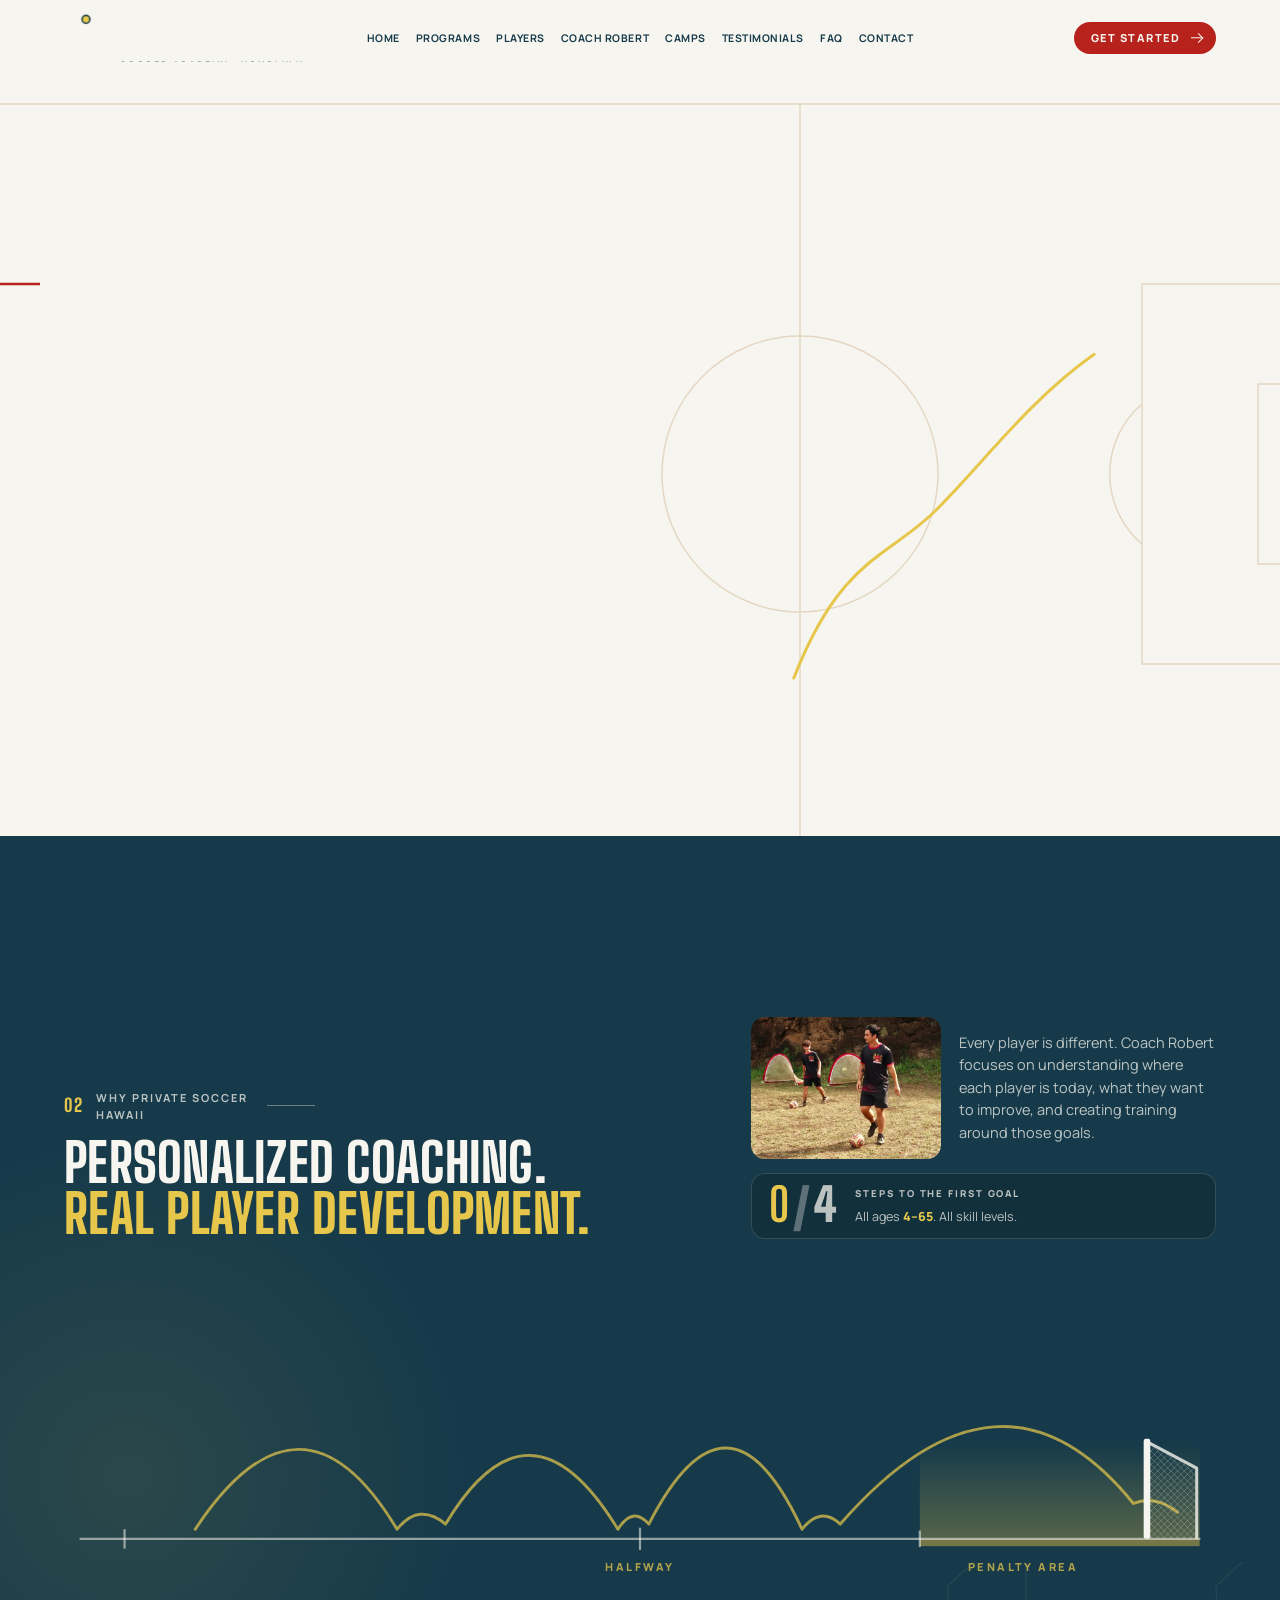
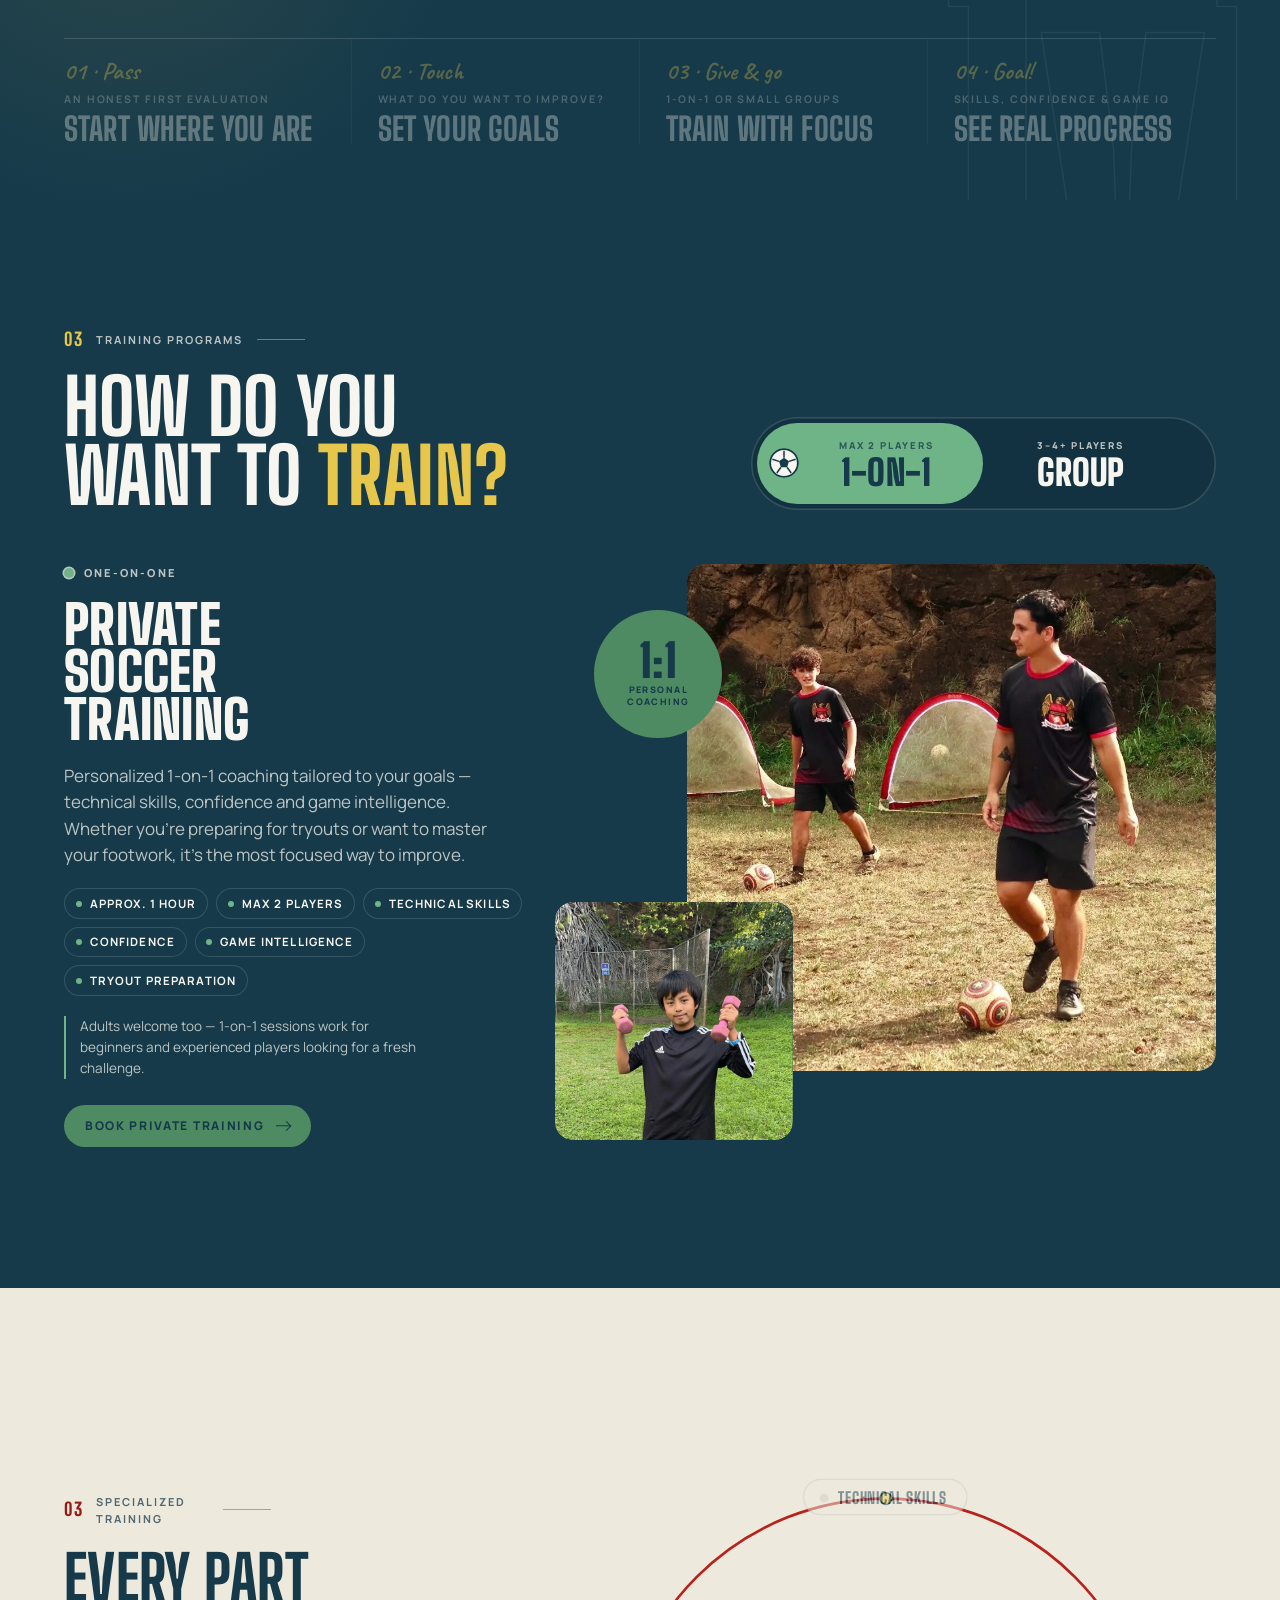
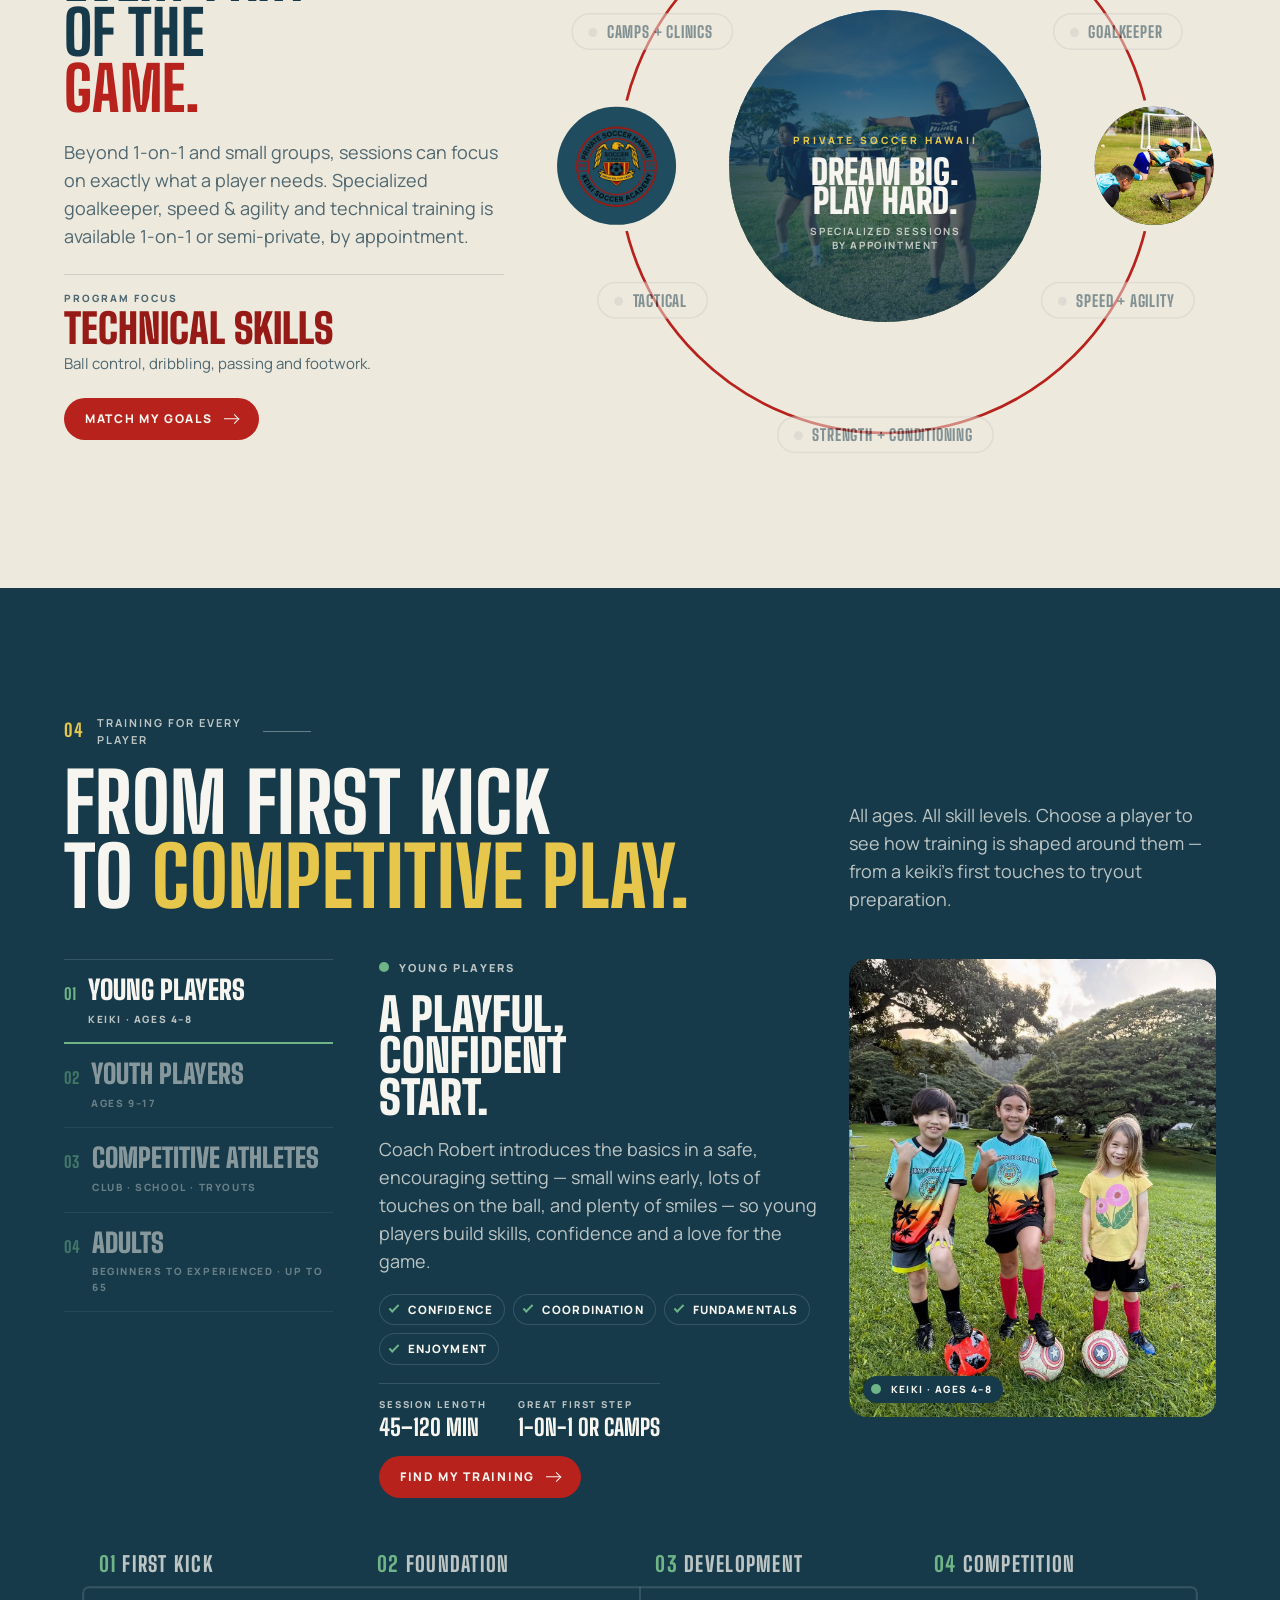
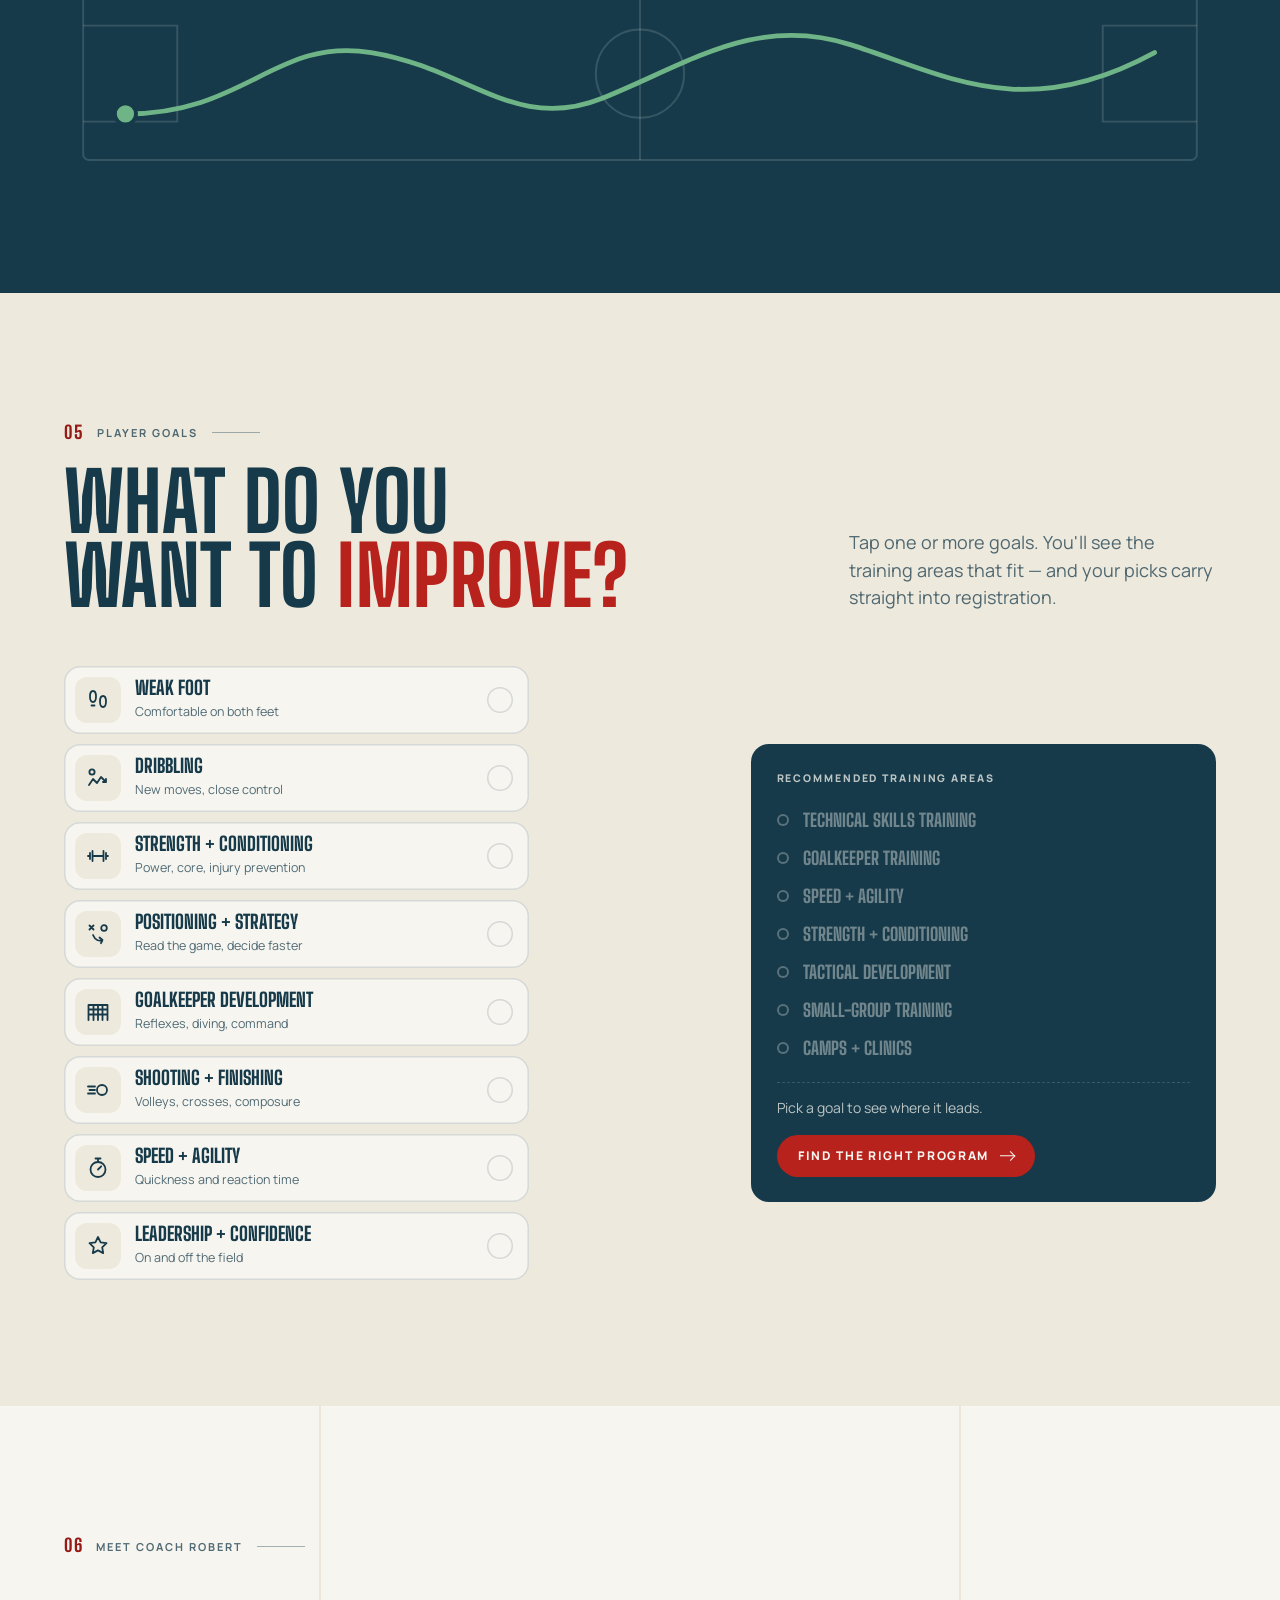
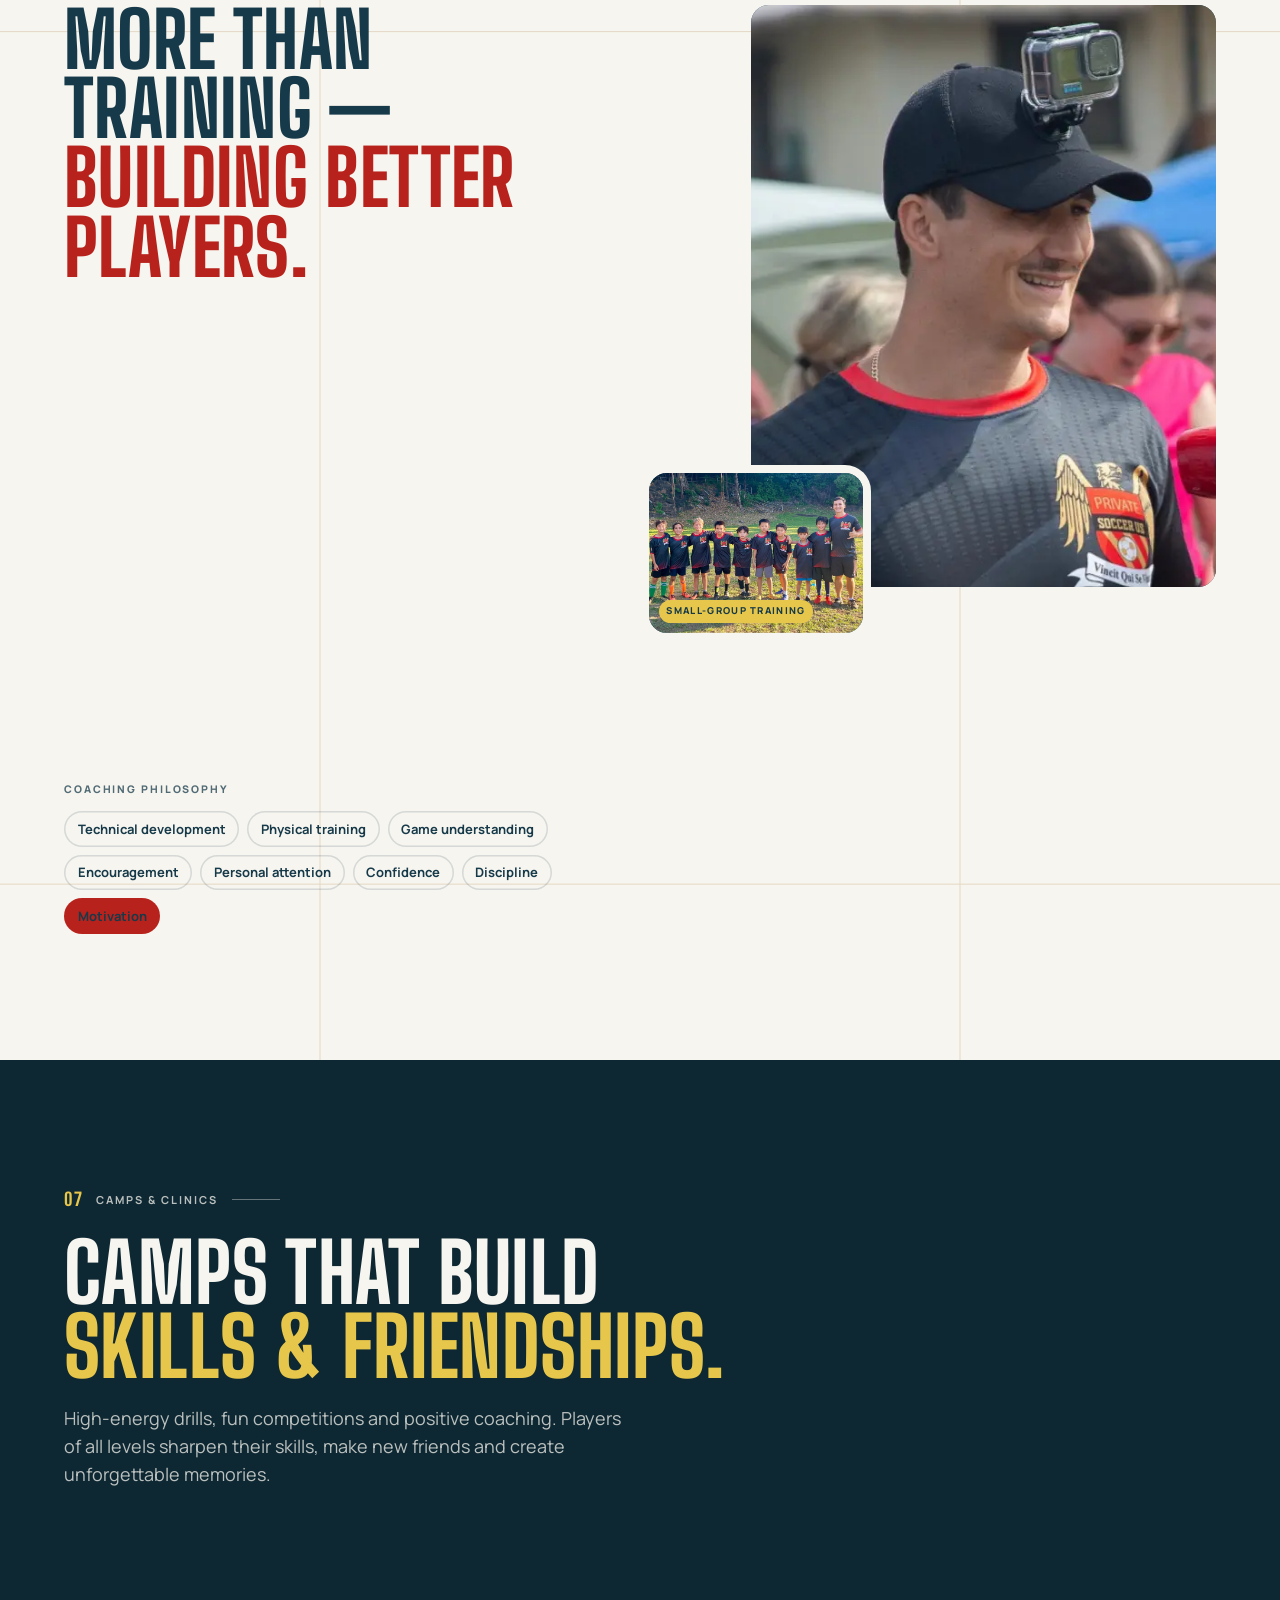
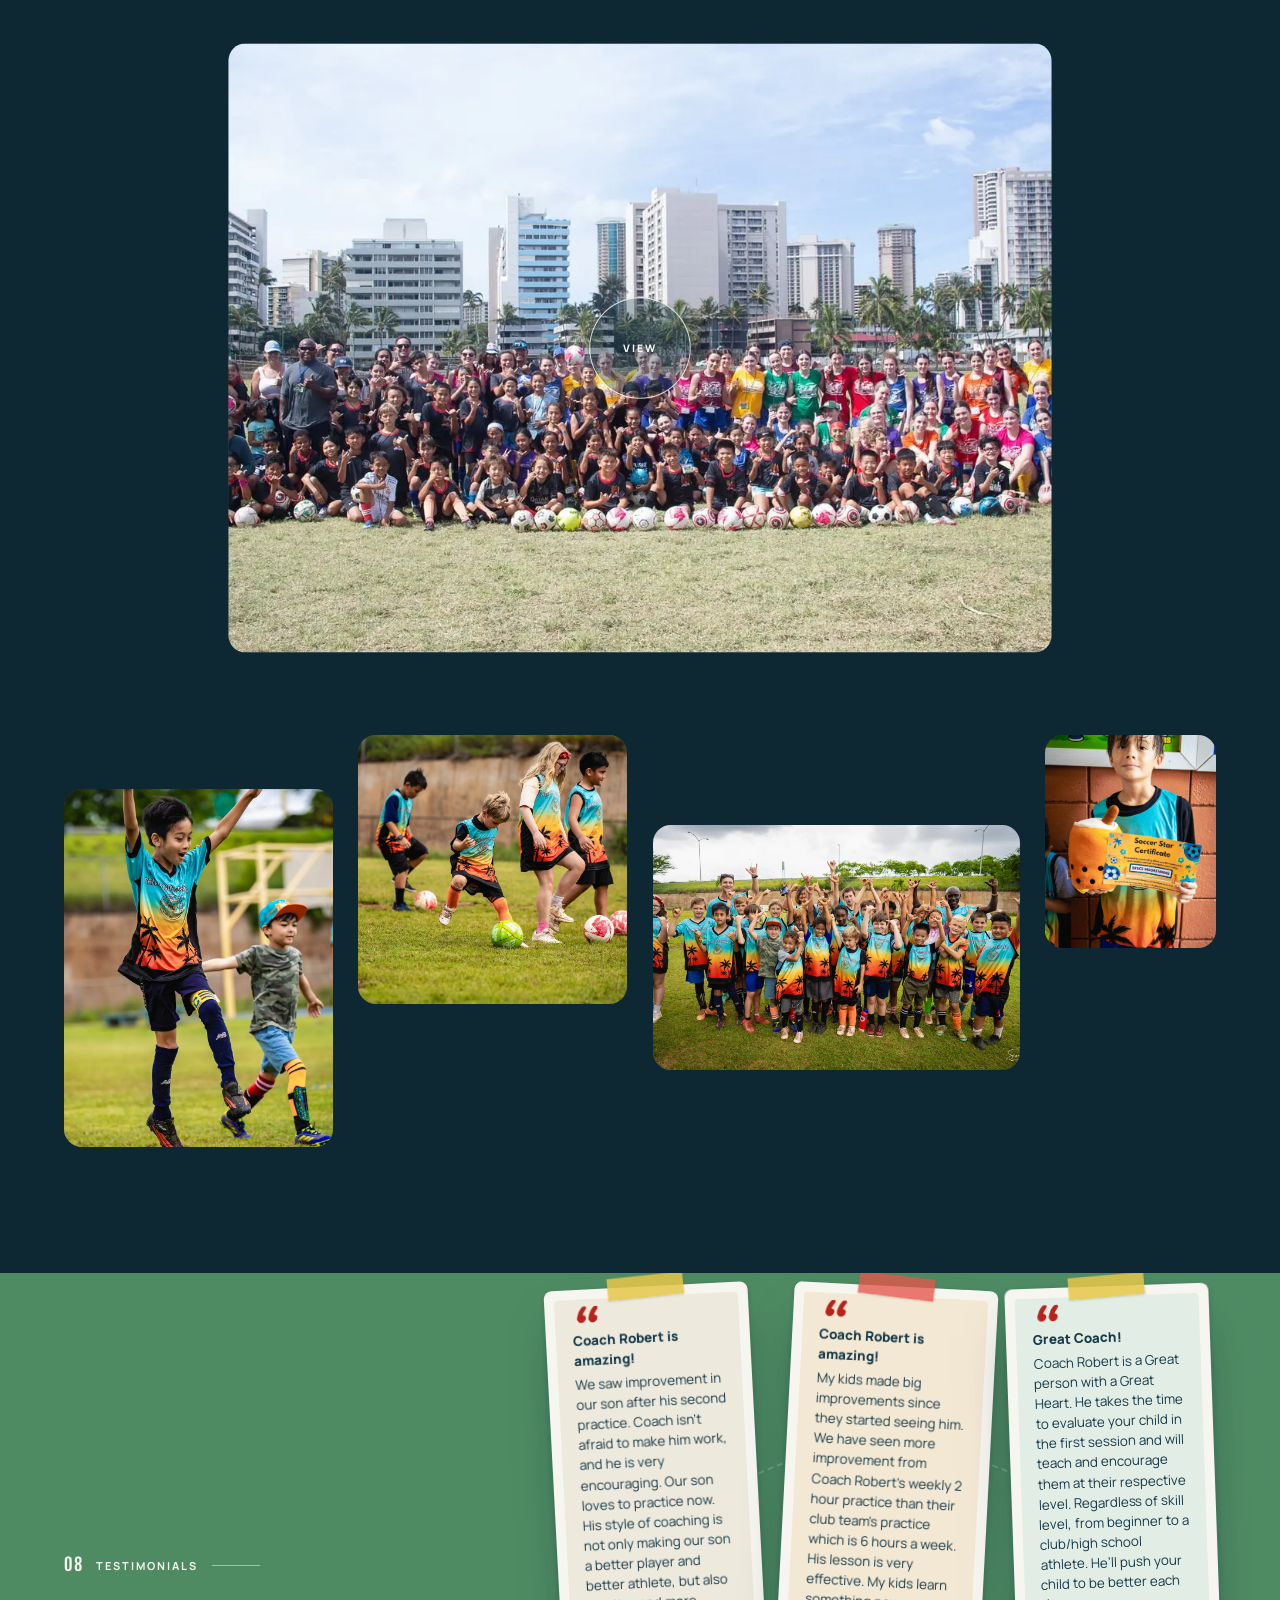
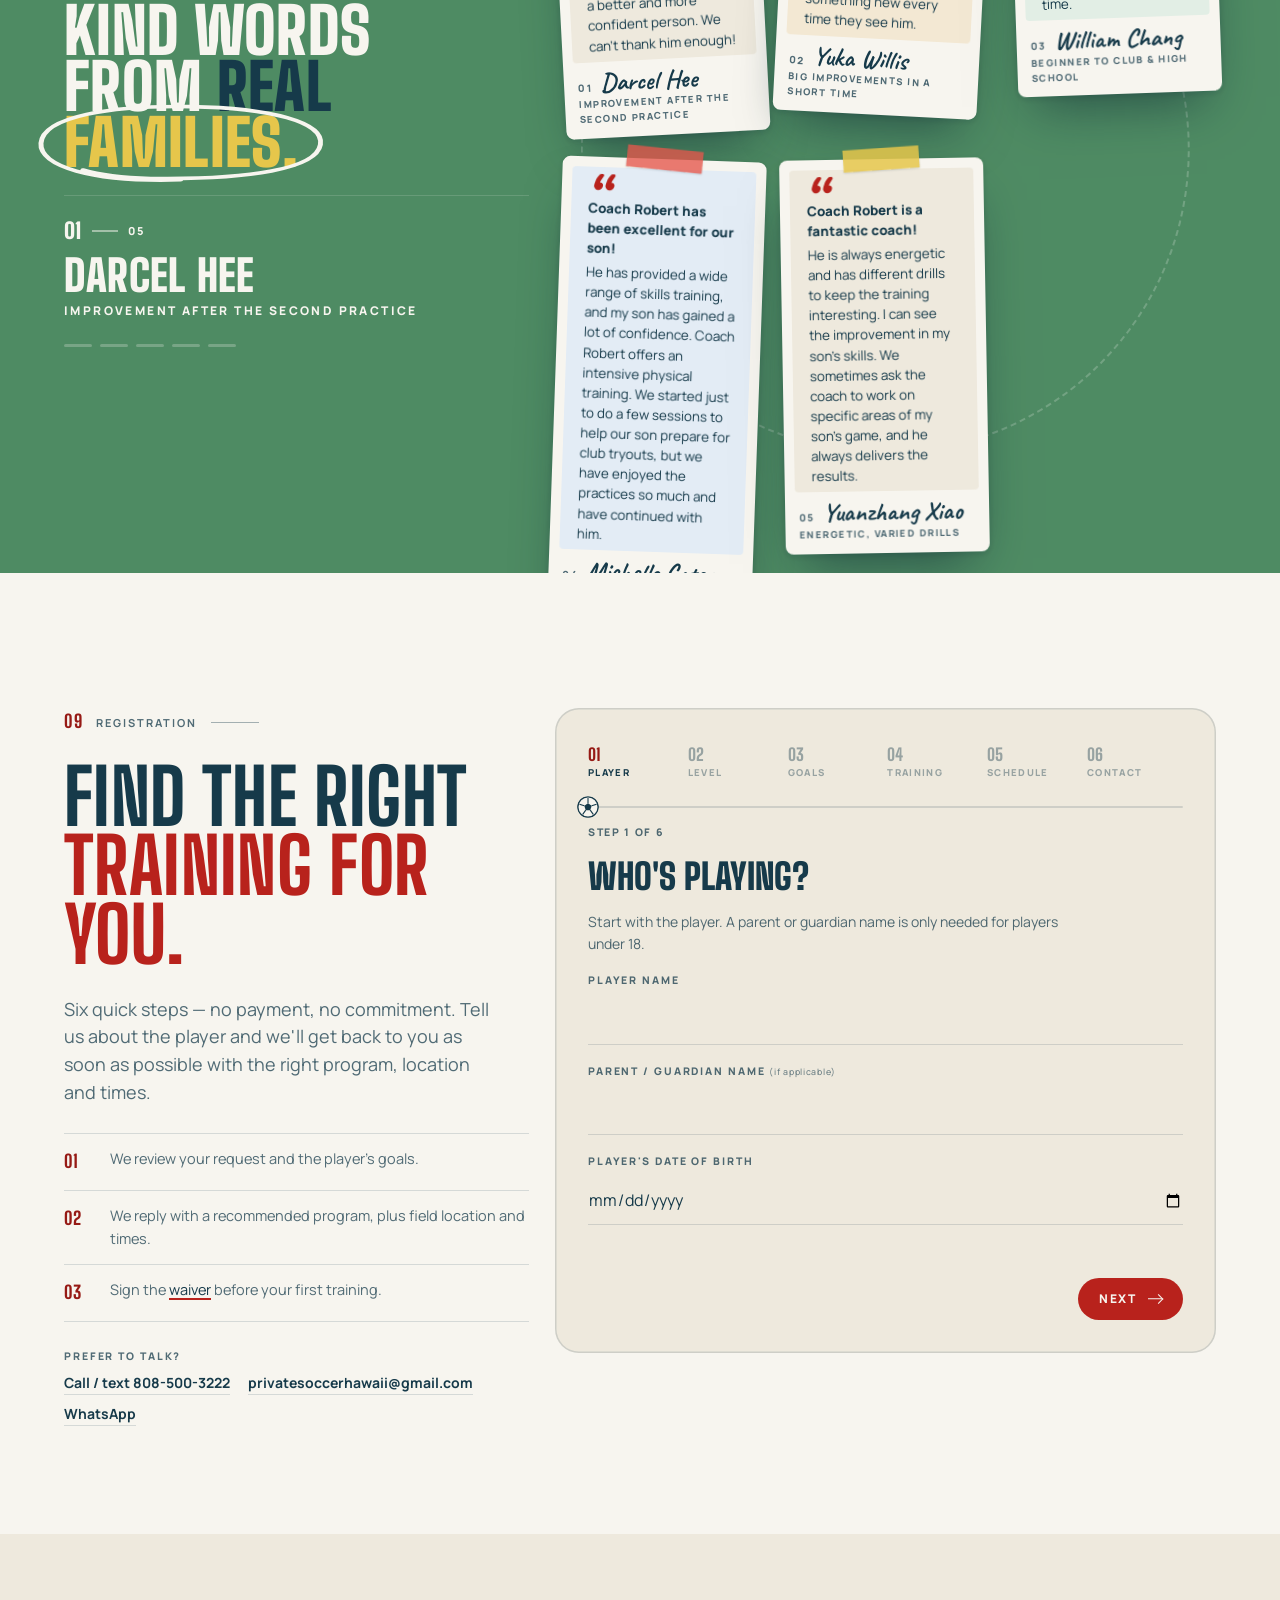
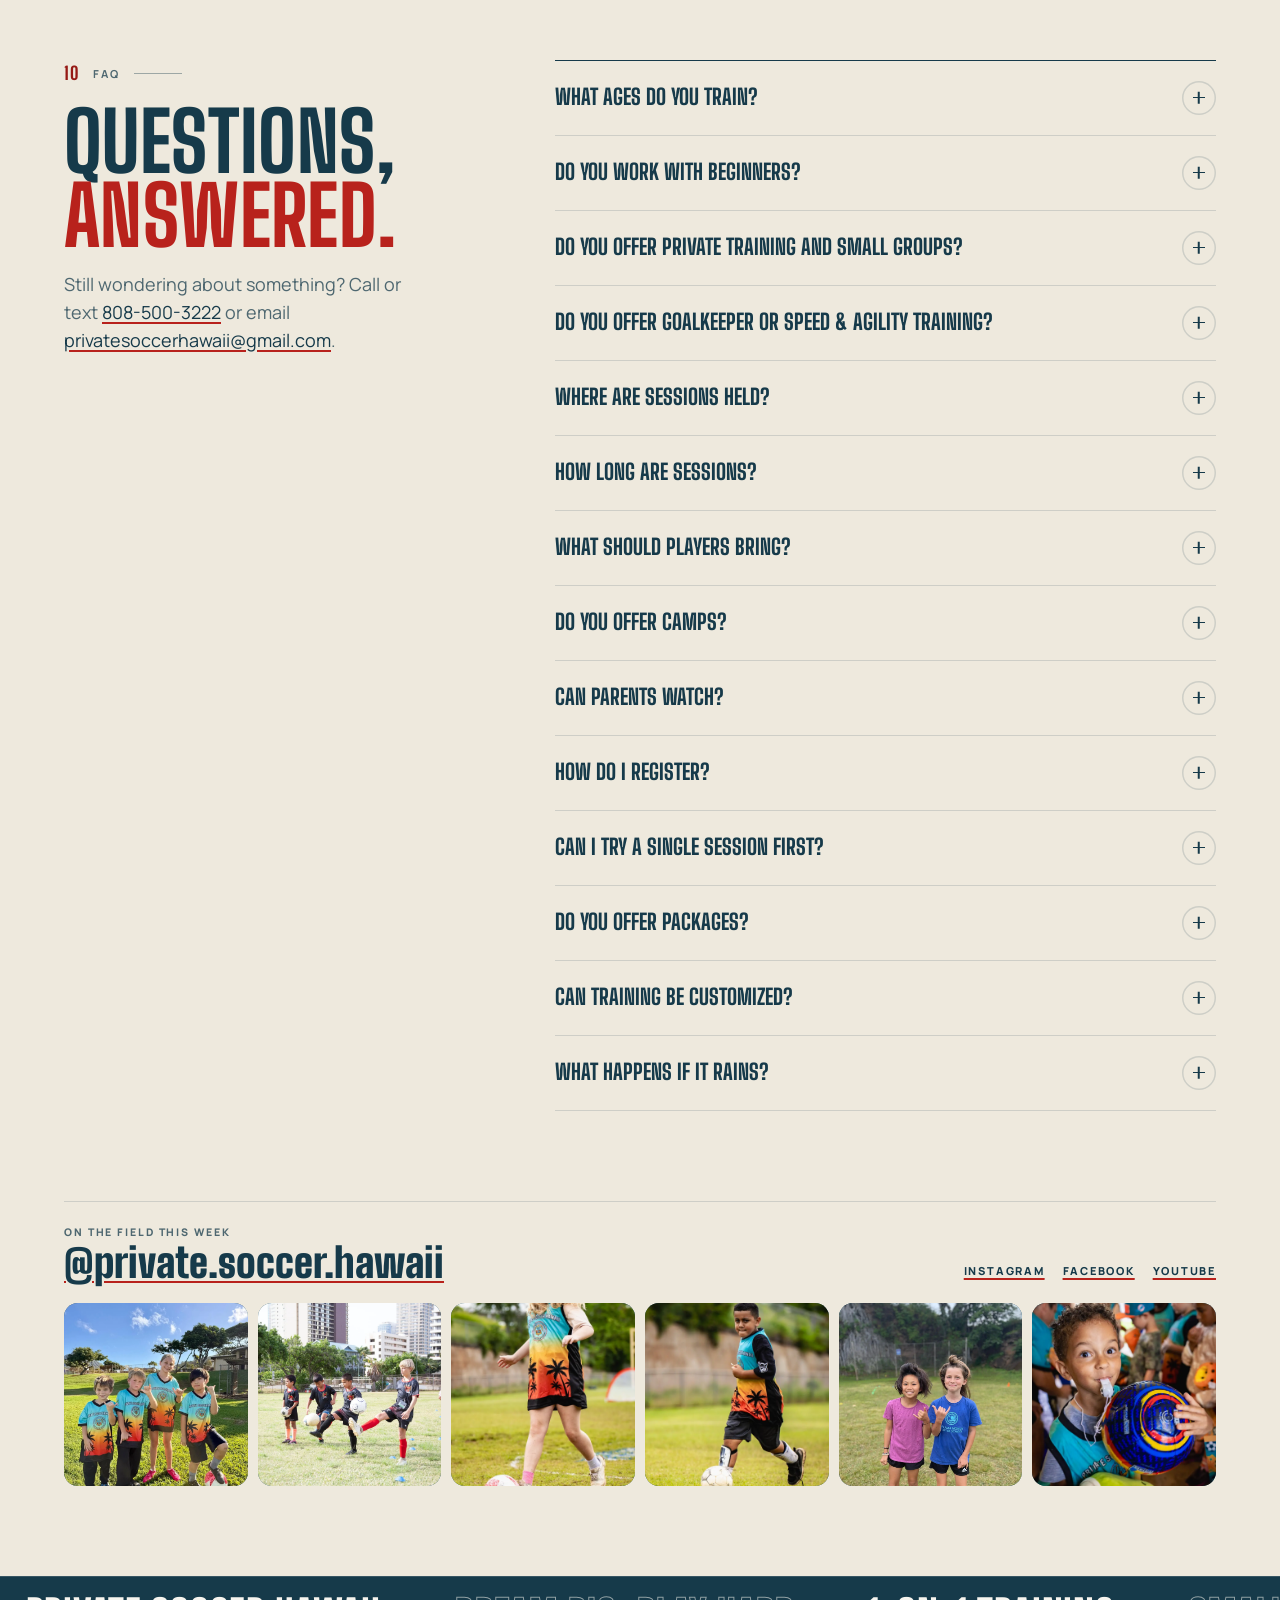
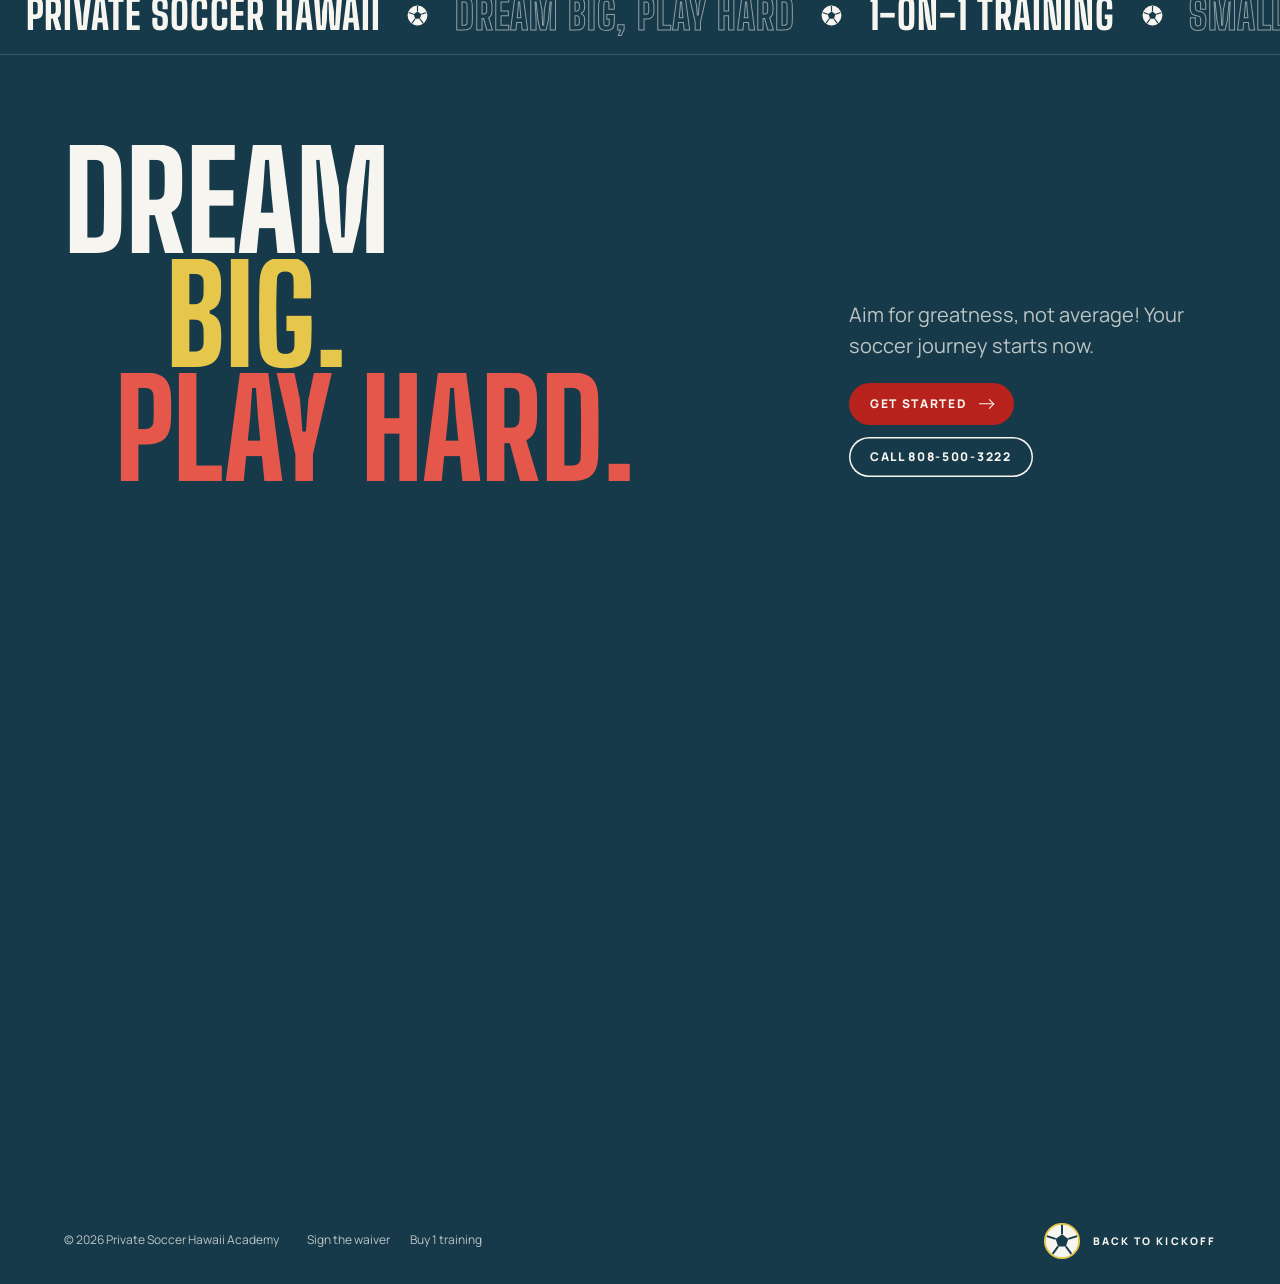
==== Aidan/index.html @ 453a38a5 "Add files via upload" ====
<!doctype html>
<html lang="en" data-nav="light">
<head>
  <meta charset="utf-8">
  <meta name="viewport" content="width=device-width, initial-scale=1, viewport-fit=cover">
  <title>Private Soccer Hawaii Academy | Personalized Soccer Training in Honolulu with Coach Robert</title>
  <meta name="description" content="Private Soccer Hawaii Academy: personalized soccer coaching with Coach Robert in Honolulu, Oahu. 1-on-1 and small-group training, camps, technical skills, goalkeeper, speed & agility, strength & conditioning and tactical development for all ages and skill levels.">
  <meta name="author" content="Private Soccer Hawaii Academy">
  <meta name="theme-color" content="#F7F5EF">
  <link rel="canonical" href="https://www.soccerhawaii.us/">
  <meta property="og:type" content="website">
  <meta property="og:site_name" content="Private Soccer Hawaii Academy">
  <meta property="og:url" content="https://www.soccerhawaii.us/">
  <meta property="og:title" content="Private Soccer Hawaii Academy | Train smarter. Play better. Dream bigger.">
  <meta property="og:description" content="Personalized soccer coaching in Honolulu with Coach Robert — private 1-on-1 training, small groups and camps for players of all ages and skill levels.">
  <meta property="og:image" content="assets/img/psh-camp-coach-demo.jpg">
  <meta name="twitter:card" content="summary_large_image">
  <link rel="icon" href="assets/favicon.png" type="image/png">
  <link rel="apple-touch-icon" href="assets/apple-touch-icon.png">
  <link rel="preload" as="image" type="image/webp" href="assets/img/web/psh-camp-coach-demo.webp" fetchpriority="high">
  <script>document.documentElement.classList.add('js');</script>

  <link rel="preconnect" href="https://fonts.googleapis.com">
  <link rel="preconnect" href="https://fonts.gstatic.com" crossorigin>
  <link href="https://fonts.googleapis.com/css2?family=Big+Shoulders+Display:wght@100..900&family=Manrope:wght@400;500;600;700;800&family=Caveat:wght@600;700&display=swap" rel="stylesheet">
  <link rel="stylesheet" href="css/main.css">

  <script type="importmap">
  {
    "imports": {
      "three": "https://cdn.jsdelivr.net/npm/three@0.168.0/build/three.module.js",
      "three/addons/": "https://cdn.jsdelivr.net/npm/three@0.168.0/examples/jsm/"
    }
  }
  </script>
  <script src="https://cdn.jsdelivr.net/npm/gsap@3.12.5/dist/gsap.min.js" defer></script>
  <script src="https://cdn.jsdelivr.net/npm/gsap@3.12.5/dist/ScrollTrigger.min.js" defer></script>
  <script src="https://cdn.jsdelivr.net/npm/lenis@1.1.14/dist/lenis.min.js" defer></script>
  <script type="module" src="js/main.js"></script>

  <script type="application/ld+json">
  {
    "@context": "https://schema.org",
    "@type": "SportsActivityLocation",
    "name": "Private Soccer Hawaii Academy",
    "alternateName": "Private Soccer Hawaii",
    "url": "https://www.soccerhawaii.us/",
    "logo": "https://www.soccerhawaii.us/assets/img/psh-logo.png",
    "image": "https://www.soccerhawaii.us/assets/img/psh-camp-coach-demo.jpg",
    "description": "Personalized soccer coaching in Honolulu, Oahu: private 1-on-1 and small-group training, camps, technical skills, goalkeeper training, speed & agility, strength & conditioning and tactical development for all ages and skill levels.",
    "email": "privatesoccerhawaii@gmail.com",
    "telephone": "+1-808-500-3222",
    "address": { "@type": "PostalAddress", "addressLocality": "Honolulu", "addressRegion": "HI", "addressCountry": "US" },
    "areaServed": ["Honolulu, HI", "Oahu, HI"],
    "sameAs": ["https://instagram.com/private.soccer.hawaii", "https://facebook.com/PrivateSoccerHawaii/", "https://youtube.com/UCzyy6H9mn3CEI1Wp89HSXxA"],
    "employee": { "@type": "Person", "name": "Coach Robert", "jobTitle": "Soccer Coach" },
    "slogan": "Dream big, play hard."
  }
  </script>
</head>

<body>
<a class="skip" href="#main">Skip to content</a>

<!-- ============ NAV ============ -->
<header class="nav" id="top">
  <div class="nav__bar">
    <a class="nav__brand wm" href="#hero" data-cursor="link" aria-label="Private Soccer Hawaii Academy — back to top">
      <span class="nav__mark" aria-hidden="true">
        <svg viewBox="0 0 40 40">
          <defs><clipPath id="nav-logo-clip"><circle cx="20" cy="20" r="13.2"/></clipPath></defs>
          <g class="nav__mark-spin"><circle class="nav__mark-ring" cx="20" cy="20" r="17"/><g class="nav__mark-orbit"><circle class="nav__mark-ball" cx="20" cy="3" r="3.6"/></g></g>
          <image class="nav__mark-mono" href="assets/img/web/psh-logo.webp" x="5.5" y="5.5" width="29" height="29" clip-path="url(#nav-logo-clip)" preserveAspectRatio="xMidYMid slice"/>
        </svg>
      </span>
      <span class="nav__word">
        <span class="wm__name"><span class="wm__top">Private Soccer</span><span class="wm__big"><span>Hawaii</span></span></span>
        <span class="wm__line" aria-hidden="true"><i class="wm__track"></i><i class="wm__dot"></i><i class="wm__pulse"></i></span>
        <span class="nav__sub" aria-hidden="true"><span class="nav__sub-in">Soccer academy &middot; Honolulu</span></span>
      </span>
    </a>

    <nav class="nav__links" aria-label="Primary">
      <a href="#hero"><sup>01</sup><span>Home</span></a>
      <a href="#programs"><sup>02</sup><span>Programs</span></a>
      <a href="#players"><sup>03</sup><span>Players</span></a>
      <a href="#coach"><sup>04</sup><span>Coach Robert</span></a>
      <a href="#camps"><sup>05</sup><span>Camps</span></a>
      <a href="#testimonials"><sup>06</sup><span>Testimonials</span></a>
      <a href="#faq"><sup>07</sup><span>FAQ</span></a>
      <a href="#register"><sup>08</sup><span>Contact</span></a>
      <span class="nav__ball" aria-hidden="true"></span>
    </nav>

    <div class="nav__end">
      <a class="btn btn--primary btn--sm nav__cta" href="#register" data-magnetic data-cursor="go">
        <span class="btn__label"><span>Get Started</span><span aria-hidden="true">Get Started</span></span>
        <span class="btn__arrow" aria-hidden="true"></span>
      </a>
      <button class="nav__toggle" type="button" aria-expanded="false" aria-controls="menu">
        <span class="nav__toggle-bar"></span><span class="nav__toggle-bar"></span>
        <span class="sr-only">Menu</span>
      </button>
    </div>
  </div>
  <div class="nav__rail" aria-hidden="true"><i class="nav__rail-fill"></i><i class="nav__rail-ball"></i></div>
</header>

<div class="menu" id="menu" aria-hidden="true">
  <svg class="menu__court" viewBox="0 0 400 880" preserveAspectRatio="none" aria-hidden="true">
    <rect x="24" y="24" width="352" height="832"/>
    <line x1="24" y1="440" x2="376" y2="440" class="menu__net"/>
    <circle cx="200" cy="440" r="64"/>
    <path d="M110 24 V150 H290 V24"/>
    <path d="M110 856 V730 H290 V856"/>
  </svg>
  <nav class="menu__links" aria-label="Mobile">
    <a href="#hero"><small>01</small><span>Home</span></a>
    <a href="#programs"><small>02</small><span>Programs</span></a>
    <a href="#players"><small>03</small><span>Players</span></a>
    <a href="#coach"><small>04</small><span>Coach Robert</span></a>
    <a href="#camps"><small>05</small><span>Camps</span></a>
    <a href="#testimonials"><small>06</small><span>Testimonials</span></a>
    <a href="#faq"><small>07</small><span>FAQ</span></a>
    <a href="#register"><small>08</small><span>Contact</span></a>
  </nav>
  <div class="menu__foot">
    <p class="menu__score"><b>1-on-1 + small groups</b><span>All ages &middot; Honolulu, Oahu &middot; <a href="tel:+18085003222">808-500-3222</a></span></p>
    <a class="btn btn--primary" href="#register"><span class="btn__label"><span>Get Started</span><span aria-hidden="true">Get Started</span></span><span class="btn__arrow" aria-hidden="true"></span></a>
  </div>
</div>

<main id="main">

<!-- ============ 01 HERO — NEW: headline + coach action media + tactics overlay + program strip ============ -->
<section class="hero" id="hero" data-theme="light" aria-labelledby="hero-title">
  <svg class="hero__pitch" viewBox="0 0 1440 900" preserveAspectRatio="xMidYMid slice" aria-hidden="true">
    <rect class="pl" x="40" y="104" width="1360" height="740" rx="4"/>
    <line class="pl" x1="880" y1="104" x2="880" y2="844"/>
    <circle class="pl" cx="880" cy="474" r="138"/>
    <path class="pl" d="M1400 284 H1222 V664 H1400"/>
    <path class="pl" d="M1400 384 H1338 V564 H1400"/>
    <path class="pl" d="M1222 404 A92 92 0 0 0 1222 544"/>
    <path class="pl pl--hot" d="M40 284 H120"/>
  </svg>

  <div class="container hero__grid">
    <div class="hero__content">
      <p class="hero__kicker"><span class="hero__kicker-dot" aria-hidden="true"></span><span>Private Soccer Hawaii Academy</span><i aria-hidden="true"></i><span>Honolulu &middot; Oahu</span></p>
      <h1 class="hero__title" id="hero-title" aria-label="Train smarter. Play better. Dream bigger.">
        <span class="mask" aria-hidden="true"><span>Train smarter.</span></span>
        <span class="mask" aria-hidden="true"><span>Play better.</span></span>
        <span class="mask" aria-hidden="true"><span><em>Dream bigger.</em></span></span>
      </h1>
      <p class="hero__copy">Personalized soccer coaching in Hawaii designed to help players build skills, confidence, athletic ability, and a deeper understanding of the game.</p>
      <div class="hero__cta">
        <a class="btn btn--primary" href="#register" data-magnetic data-cursor="go">
          <span class="btn__label"><span>Get Started</span><span aria-hidden="true">Get Started</span></span>
          <span class="btn__arrow" aria-hidden="true"></span>
        </a>
        <a class="btn btn--ghost" href="#programs" data-magnetic>
          <span class="btn__label"><span>View Programs</span><span aria-hidden="true">View Programs</span></span>
        </a>
      </div>
      <figure class="hero__proof">
        <blockquote><p>&ldquo;We saw improvement in our son after his second practice.&rdquo;</p></blockquote>
        <figcaption>Darcel Hee &middot; Parent</figcaption>
      </figure>
    </div>

    <div class="hero__visual">
      <figure class="hero__media ph">
        <picture>
          <source type="image/webp" srcset="assets/img/web/psh-camp-coach-demo.webp">
          <img src="assets/img/psh-camp-coach-demo.jpg" width="900" height="1600" alt="Private Soccer Hawaii coach demonstrating a drill to young players in island-print jerseys" fetchpriority="high" decoding="async" style="--pos: 66% 46%">
        </picture>
      </figure>
      <figure class="hero__inset ph">
        <picture>
          <source type="image/webp" srcset="assets/img/web/psh-private-1on1.webp">
          <img src="assets/img/psh-private-1on1.jpg" width="1600" height="896" alt="A 1-on-1 Private Soccer Hawaii session: coach and player working the ball between pop-up goals" decoding="async" style="--pos: 62% 50%">
        </picture>
        <figcaption>1-on-1 session</figcaption>
      </figure>
      <!-- Tactics overlay: a run line from the 1-on-1 session into the camp — the player marker travels it on load -->
      <svg class="hero__tactics" viewBox="0 0 600 720" preserveAspectRatio="none" aria-hidden="true">
        <path class="ht__arc" d="M492 120 A150 150 0 0 1 492 420"/>
        <path class="ht__run" d="M150 600 C 200 470, 250 470, 300 420 S 400 300, 470 250"/>
        <path class="ht__head" d="M452 246 L472 249 L466 268"/>
        <g class="ht__mates">
          <circle cx="330" cy="200" r="11"/><circle cx="400" cy="470" r="11"/><circle cx="540" cy="330" r="11"/>
        </g>
        <g class="ht__marker" transform="translate(150 600)">
          <circle class="ht__marker-pulse" r="14"/>
          <circle class="ht__marker-ring" r="16"/>
          <circle class="ht__marker-core" r="9"/>
        </g>
      </svg>
      <p class="hero__tag"><b>All ages</b>Beginner &rarr; competitive</p>
      <span class="ball-anchor" data-ball="hero" aria-hidden="true"></span>
    </div>
  </div>

  <nav class="hero__strip" aria-label="Programs at a glance">
    <ul class="hero__strip-list">
      <li><a href="#programs" data-mode="private"><i>01</i>Private training</a></li>
      <li><a href="#programs" data-mode="group"><i>02</i>Small groups</a></li>
      <li><a href="#camps"><i>03</i>Camps</a></li>
      <li><a href="#players"><i>04</i>Beginner <span class="hero__strip-arrow" aria-hidden="true"></span><span class="sr-only">to</span> competitive</a></li>
      <li><span><i>05</i>Honolulu / Oahu</span></li>
    </ul>
  </nav>
</section>

<!-- ============ 02 TRUST / QUICK INTRO — "The first goal" ============ -->
<!-- Scroll plays a move on a side-view pitch: pass → touch → give & go → goal.
     Every touch unlocks one of the four promises below. -->
<section class="rally" id="intro" data-theme="dark" aria-labelledby="rally-title">
  <div class="rally__pin">
    <div class="container rally__grid">
      <header class="rally__head">
        <p class="eyebrow"><span class="eyebrow__num">02</span><span>Why Private Soccer Hawaii</span><span class="ball-anchor" data-ball="rally" aria-hidden="true"></span></p>
        <h2 class="rally__title display-md" id="rally-title">
          <span class="mask"><span>Personalized coaching.</span></span>
          <span class="mask"><span><em>Real player development.</em></span></span>
        </h2>
      </header>

      <div class="rally__side">
        <figure class="rally__photo ph">
          <picture>
            <source type="image/webp" srcset="assets/img/web/psh-private-1on1.webp">
            <img src="assets/img/psh-private-1on1.jpg" width="1600" height="896" alt="Coach and player during a private 1-on-1 session on a Honolulu field" loading="lazy" decoding="async" style="--pos: 64% 50%">
          </picture>
        </figure>
        <p class="rally__aside">Every player is different. Coach Robert focuses on understanding where each player is today, what they want to improve, and creating training around those goals.</p>
        <div class="rally__board" aria-hidden="true">
          <span class="rally__board-label">Steps to the first goal</span>
          <span class="rally__count"><span class="rally__count-win"><b class="rally__count-n">0</b></span><i>/</i>4</span>
          <span class="rally__board-note">All ages <b>4&ndash;65</b>. All skill levels.</span>
        </div>
      </div>

      <div class="rally__stage" aria-hidden="true">
        <svg class="rally__court" viewBox="0 0 1600 440" preserveAspectRatio="xMidYMid meet">
          <defs>
            <linearGradient id="rally-box-glow" x1="0" y1="1" x2="0" y2="0">
              <stop offset="0" stop-color="#E6C64B" stop-opacity=".3"/>
              <stop offset="1" stop-color="#E6C64B" stop-opacity="0"/>
            </linearGradient>
            <pattern id="rally-mesh" width="9" height="9" patternUnits="userSpaceOnUse">
              <path d="M0 0 L9 9 M9 0 L0 9" stroke="rgba(247,245,239,.32)" stroke-width="1"/>
            </pattern>
          </defs>

          <!-- the penalty area in front of the goal -->
          <g class="rally__box">
            <rect x="1180" y="250" width="380" height="130" fill="url(#rally-box-glow)"/>
            <rect class="rally__box-band" x="1180" y="380" width="380" height="10"/>
            <text x="1320" y="424">Penalty area</text>
            <text x="800" y="424">Halfway</text>
          </g>

          <line class="rally__ground" x1="40" y1="380" x2="1560" y2="380"/>
          <g class="rally__ticks">
            <line x1="100" y1="368" x2="100" y2="392"/><line x1="800" y1="366" x2="800" y2="394"/>
            <line x1="1180" y1="370" x2="1180" y2="390"/>
          </g>

          <!-- flight path: faint guide + the trail that draws behind the ball -->
          <path class="rally__ghost" d="M196 367 Q340 150 470 367 Q500 330 536 360 Q650 170 770 367 Q790 335 812 360 Q920 150 1020 367 Q1045 335 1072 360 Q1290 110 1470 332 Q1500 320 1530 344"/>
          <path class="rally__trail" d="M196 367 Q340 150 470 367 Q500 330 536 360 Q650 170 770 367 Q790 335 812 360 Q920 150 1020 367 Q1045 335 1072 360 Q1290 110 1470 332 Q1500 320 1530 344"/>

          <!-- the goal, side-on -->
          <g class="rally__net">
            <path class="rally__net-mesh" d="M1490 250 L1556 284 L1556 380 L1490 380 Z" fill="url(#rally-mesh)"/>
            <path class="rally__net-bar" d="M1490 249 L1556 284 L1556 380"/>
            <rect class="rally__net-post" x="1484" y="244" width="9" height="136" rx="3"/>
          </g>
          <g class="rally__confetti">
            <circle cx="1520" cy="300" r="5" style="--dx: -90px; --dy: -110px"/>
            <circle cx="1520" cy="300" r="4" style="--dx: -40px; --dy: -150px"/>
            <rect x="1516" y="296" width="8" height="8" style="--dx: -150px; --dy: -50px"/>
            <rect x="1516" y="296" width="7" height="7" style="--dx: 20px; --dy: -140px"/>
            <circle cx="1520" cy="300" r="4" style="--dx: -130px; --dy: -150px"/>
            <circle cx="1520" cy="300" r="5" style="--dx: 30px; --dy: -90px"/>
            <rect x="1516" y="296" width="6" height="6" style="--dx: -200px; --dy: -100px"/>
            <rect x="1516" y="296" width="8" height="8" style="--dx: -70px; --dy: -170px"/>
          </g>

          <!-- touch bursts (one per completed step) -->
          <g class="rally__bursts">
            <circle cx="470" cy="380" r="1"/><circle cx="770" cy="380" r="1"/><circle cx="1020" cy="380" r="1"/><circle cx="1470" cy="332" r="1"/>
          </g>

          <!-- the calls -->
          <g class="rally__calls">
            <text class="rally__call" data-shot="0" x="320" y="200">Pass!</text>
            <text class="rally__call" data-shot="1" x="660" y="205">Touch!</text>
            <text class="rally__call" data-shot="2" x="920" y="190">Give &amp; go!</text>
            <text class="rally__call" data-shot="3" x="1340" y="190">Goal!</text>
          </g>

          <!-- two teammates: JS moves them up the pitch and swings the kicking leg on contact -->
          <g class="rally__player rally__player--a" transform="translate(180 380)">
            <g class="rally__player-bob">
              <rect class="rally__player-leg rally__player-leg--back" x="-2" y="-60" width="10" height="58" rx="5"/>
              <g class="rally__player-kick"><rect class="rally__player-leg" x="12" y="-60" width="10" height="58" rx="5"/></g>
              <rect class="rally__player-body" x="-12" y="-114" width="40" height="60" rx="14"/>
              <circle class="rally__player-head" cx="8" cy="-131" r="14"/>
            </g>
          </g>
          <g class="rally__player rally__player--b" transform="translate(520 380)">
            <g class="rally__player-bob">
              <rect class="rally__player-leg rally__player-leg--back" x="-2" y="-60" width="10" height="58" rx="5"/>
              <g class="rally__player-kick"><rect class="rally__player-leg" x="12" y="-60" width="10" height="58" rx="5"/></g>
              <rect class="rally__player-body" x="-12" y="-114" width="40" height="60" rx="14"/>
              <circle class="rally__player-head" cx="8" cy="-131" r="14"/>
            </g>
          </g>

          <!-- the ball + its shadow on the pitch -->
          <ellipse class="rally__shadow" cx="196" cy="383" rx="16" ry="4"/>
          <g class="rally__ball" transform="translate(196 367)">
            <circle r="13"/>
            <path class="rally__ball-hole" d="M0 -6 L5.7 -1.9 L3.5 4.9 L-3.5 4.9 L-5.7 -1.9 Z"/>
          </g>
        </svg>
      </div>

      <dl class="stats rally__points">
        <div class="stat" data-shot="0">
          <dt class="stat__label"><span class="stat__shot">01 &middot; Pass</span>An honest first evaluation</dt>
          <dd class="stat__big">Start where <span class="stat__nl">you are</span></dd>
        </div>
        <div class="stat" data-shot="1">
          <dt class="stat__label"><span class="stat__shot">02 &middot; Touch</span>What do you want to improve?</dt>
          <dd class="stat__big">Set your <span class="stat__nl">goals</span></dd>
        </div>
        <div class="stat" data-shot="2">
          <dt class="stat__label"><span class="stat__shot">03 &middot; Give &amp; go</span>1-on-1 or small groups</dt>
          <dd class="stat__big">Train with <span class="stat__nl">focus</span></dd>
        </div>
        <div class="stat" data-shot="3">
          <dt class="stat__label"><span class="stat__shot">04 &middot; Goal!</span>Skills, confidence &amp; game IQ</dt>
          <dd class="stat__big">See real <span class="stat__nl">progress</span></dd>
        </div>
      </dl>
    </div>
  </div>
</section>

<!-- ============ 03 TRAINING PROGRAMS — the format switch (1-on-1 / small group) ============ -->
<section class="modes" id="programs" data-theme="dark" data-mode="private" aria-labelledby="modes-title">
  <div class="modes__ghost" aria-hidden="true"><div class="modes__ghost-track"><span>1-on-1</span><span>Group</span></div></div>

  <div class="container modes__grid">
    <header class="modes__head">
      <p class="eyebrow"><span class="eyebrow__num">03</span><span>Training programs</span></p>
      <h2 class="display-lg" id="modes-title">
        <span class="mask"><span>How do you</span></span>
        <span class="mask"><span>want to <em>train?</em></span></span>
      </h2>
    </header>

    <div class="switch" role="tablist" aria-label="Choose a training format">
      <span class="switch__knob" aria-hidden="true"><i class="switch__ball"></i></span>
      <button class="switch__opt switch__opt--private" type="button" role="tab" id="tab-private" aria-selected="true" aria-controls="mode-private" data-mode="private" data-cursor="view">
        <small>Max 2 players</small><span>1-on-1</span>
      </button>
      <button class="switch__opt switch__opt--group" type="button" role="tab" id="tab-group" aria-selected="false" aria-controls="mode-group" data-mode="group" data-cursor="view" tabindex="-1">
        <small>3&ndash;4+ players</small><span>Group</span>
      </button>
    </div>

    <div class="modes__media" aria-hidden="true">
      <figure class="mm mm--pa ph">
        <picture>
          <source type="image/webp" srcset="assets/img/web/psh-private-1on1.webp">
          <img src="assets/img/psh-private-1on1.jpg" width="1600" height="896" alt="" loading="lazy" decoding="async" style="--pos: 60% 50%">
        </picture>
      </figure>
      <figure class="mm mm--pb ph">
        <picture>
          <source type="image/webp" srcset="assets/img/web/psh-strength-player.webp">
          <img src="assets/img/psh-strength-player.jpg" width="1600" height="1401" alt="" loading="lazy" decoding="async" style="--pos: 50% 30%">
        </picture>
      </figure>
      <div class="mm-badge mm-badge--private"><b>1:1</b><span>Personal<br>coaching</span></div>

      <figure class="mm mm--ga ph">
        <picture>
          <source type="image/webp" srcset="assets/img/web/psh-small-group-coach.webp">
          <img src="assets/img/psh-small-group-coach.jpg" width="1600" height="1086" alt="" loading="lazy" decoding="async" style="--pos: 55% 50%">
        </picture>
      </figure>
      <figure class="mm mm--gb ph">
        <picture>
          <source type="image/webp" srcset="assets/img/web/psh-youth-group-park.webp">
          <img src="assets/img/psh-youth-group-park.jpg" width="1200" height="1600" alt="" loading="lazy" decoding="async" style="--pos: 50% 62%">
        </picture>
      </figure>
      <div class="mm-badge mm-badge--group"><span>Groups of</span><b>3&ndash;4+</b><span>Players</span></div>
    </div>

    <div class="modes__panels">
      <article class="mode is-active" role="tabpanel" id="mode-private" aria-labelledby="tab-private" data-mode="private">
        <p class="mode__kicker">One-on-one</p>
        <h3 class="mode__title">Private soccer training</h3>
        <p class="mode__text">Personalized 1-on-1 coaching tailored to your goals &mdash; technical skills, confidence and game intelligence. Whether you're preparing for tryouts or want to master your footwork, it's the most focused way to improve.</p>
        <ul class="mode__list">
          <li>Approx. 1 hour</li>
          <li>Max 2 players</li>
          <li>Technical skills</li>
          <li>Confidence</li>
          <li>Game intelligence</li>
          <li>Tryout preparation</li>
        </ul>
        <p class="mode__note">Adults welcome too &mdash; 1-on-1 sessions work for beginners and experienced players looking for a fresh challenge.</p>
        <div class="mode__cta">
          <a class="btn btn--teal" href="#register" data-train="Private Training" data-magnetic data-cursor="go">
            <span class="btn__label"><span>Book Private Training</span><span aria-hidden="true">Book Private Training</span></span>
            <span class="btn__arrow" aria-hidden="true"></span>
          </a>
        </div>
      </article>

      <article class="mode" role="tabpanel" id="mode-group" aria-labelledby="tab-group" data-mode="group" aria-hidden="true" inert>
        <p class="mode__kicker">Train together</p>
        <h3 class="mode__title">Small-group training</h3>
        <dl class="mode__when">
          <div><dt>3&ndash;4 players</dt><dd>Up to 1.5 hrs</dd></div>
          <div><dt>4+ players</dt><dd>Up to 2 hrs</dd></div>
          <div><dt>Good for</dt><dd>Friends, siblings &amp; teammates</dd></div>
        </dl>
        <p class="mode__text">A focused small group with more game-like drills, peer interaction and competition &mdash; perfect for friends, siblings or teammates who want to train together.</p>
        <ul class="mode__list">
          <li>Game-like drills</li>
          <li>Peer competition</li>
          <li>Teamwork</li>
          <li>Leadership</li>
        </ul>
        <p class="mode__note">Mix and match: 1-on-1 one week, small group the next &mdash; just coordinate with us in advance.</p>
        <div class="mode__cta">
          <a class="btn btn--navy" href="#register" data-train="Small Group" data-magnetic data-cursor="go">
            <span class="btn__label"><span>Book a Small Group</span><span aria-hidden="true">Book a Small Group</span></span>
            <span class="btn__arrow" aria-hidden="true"></span>
          </a>
        </div>
      </article>
    </div>
  </div>
</section>

<!-- ============ 03 · SPECIALIZED TRAINING — the ring ============ -->
<section class="club" id="specialties" data-theme="light" aria-labelledby="club-title">
  <div class="club__pin">
    <div class="container club__grid">
      <div class="club__intro">
        <p class="eyebrow"><span class="eyebrow__num">03</span><span>Specialized training</span></p>
        <h2 class="display-lg" id="club-title">
          <span class="mask"><span>Every part</span></span>
          <span class="mask"><span>of the</span></span>
          <span class="mask"><span><em>game.</em></span></span>
        </h2>
        <p class="club__copy">Beyond 1-on-1 and small groups, sessions can focus on exactly what a player needs. Specialized goalkeeper, speed &amp; agility and technical training is available 1-on-1 or semi-private, by appointment.</p>
        <div class="club__now" aria-hidden="true">
          <span class="club__now-label">Program focus</span>
          <span class="club__now-name">Technical skills</span>
          <span class="club__now-text">Ball control, dribbling, passing and footwork.</span>
        </div>
        <a class="btn btn--primary club__cta" href="#goals" data-magnetic data-cursor="go">
          <span class="btn__label"><span>Match My Goals</span><span aria-hidden="true">Match My Goals</span></span>
          <span class="btn__arrow" aria-hidden="true"></span>
        </a>
        <span class="ball-anchor" data-ball="club" aria-hidden="true"></span>
      </div>

      <div class="club__stage">
        <div class="club__orbit">
          <svg class="club__ring" viewBox="0 0 1000 1000" aria-hidden="true">
            <circle class="club__ring-ghost" cx="500" cy="500" r="497"/>
            <path class="club__ring-line" d="M500 3 A497 497 0 1 1 500 997 A497 497 0 1 1 500 3"/>
            <circle class="club__ring-tip" cx="500" cy="3" r="11"/>
          </svg>

          <figure class="club__core">
            <picture>
              <source type="image/webp" srcset="assets/img/web/psh-strength-agility-class.webp">
              <img src="assets/img/psh-strength-agility-class.jpg" width="1600" height="1520" alt="Outdoor strength and agility class with dumbbells on a Honolulu field" loading="lazy" decoding="async" style="--pos: 62% 42%">
            </picture>
            <figcaption class="club__core-in">
              <small>Private Soccer Hawaii</small>
              <b>Dream big. Play hard.</b>
              <span>Specialized sessions by appointment</span>
            </figcaption>
          </figure>

          <figure class="club__bubble" style="--a: 90deg">
            <picture>
              <source type="image/webp" srcset="assets/img/web/psh-camp-agility-drill.webp">
              <img src="assets/img/psh-camp-agility-drill.jpg" width="1600" height="900" alt="Players crawling through an agility drill at camp" loading="lazy" decoding="async" style="--pos: 30% 60%">
            </picture>
          </figure>
          <figure class="club__bubble club__bubble--logo" style="--a: 270deg">
            <picture>
              <source type="image/webp" srcset="assets/img/web/psh-logo.webp">
              <img src="assets/img/psh-logo.png" width="600" height="600" alt="Private Soccer Hawaii crest: an eagle over a shield reading Dream Big, Play Hard" loading="lazy" decoding="async" style="--pos: 50% 50%">
            </picture>
          </figure>

          <ol class="club__nodes" aria-label="Specialized training programs">
            <li class="node" style="--a: 0deg" data-f="0"><span class="node__dot" aria-hidden="true"></span><span class="node__name">Technical skills</span><span class="node__text">Ball control, dribbling, passing and footwork.</span></li>
            <li class="node" style="--a: 60deg" data-f="0.1667"><span class="node__dot" aria-hidden="true"></span><span class="node__name">Goalkeeper</span><span class="node__text">Reflexes, positioning, diving and game awareness.</span></li>
            <li class="node" style="--a: 120deg" data-f="0.3333"><span class="node__dot" aria-hidden="true"></span><span class="node__name">Speed + agility</span><span class="node__text">Quickness, reaction time and agility.</span></li>
            <li class="node" style="--a: 180deg" data-f="0.5"><span class="node__dot" aria-hidden="true"></span><span class="node__name">Strength + conditioning</span><span class="node__text">Core stability, power and injury prevention.</span></li>
            <li class="node" style="--a: 240deg" data-f="0.6667"><span class="node__dot" aria-hidden="true"></span><span class="node__name">Tactical</span><span class="node__text">Positioning, movement off the ball and decision-making.</span></li>
            <li class="node" style="--a: 300deg" data-f="0.8333"><span class="node__dot" aria-hidden="true"></span><span class="node__name">Camps + clinics</span><span class="node__text">High-energy drills, fun competitions and new friends.</span></li>
          </ol>
        </div>
      </div>
    </div>
  </div>
</section>

<!-- ============ 04 TRAINING FOR EVERY PLAYER — NEW: interactive player selector + journey pitch ============ -->
<section class="levels" id="players" data-theme="dark" data-level="young" aria-labelledby="levels-title">
  <div class="container levels__grid">
    <header class="levels__head">
      <p class="eyebrow"><span class="eyebrow__num">04</span><span>Training for every player</span><span class="ball-anchor" data-ball="levels" aria-hidden="true"></span></p>
      <h2 class="display-lg" id="levels-title">
        <span class="mask"><span>From first kick</span></span>
        <span class="mask"><span>to <em>competitive play.</em></span></span>
      </h2>
    </header>
    <p class="levels__intro">All ages. All skill levels. Choose a player to see how training is shaped around them &mdash; from a keiki's first touches to tryout preparation.</p>

    <div class="levels__tabs" role="tablist" aria-label="Choose a player">
      <button class="lt" type="button" role="tab" id="lt-young" aria-controls="lp-young" aria-selected="true" data-level="young" data-cursor="view">
        <span class="lt__num">01</span><span class="lt__name">Young players</span><small>Keiki &middot; ages 4&ndash;8</small><i class="lt__bar" aria-hidden="true"></i>
      </button>
      <button class="lt" type="button" role="tab" id="lt-youth" aria-controls="lp-youth" aria-selected="false" data-level="youth" data-cursor="view" tabindex="-1">
        <span class="lt__num">02</span><span class="lt__name">Youth players</span><small>Ages 9&ndash;17</small><i class="lt__bar" aria-hidden="true"></i>
      </button>
      <button class="lt" type="button" role="tab" id="lt-competitive" aria-controls="lp-competitive" aria-selected="false" data-level="competitive" data-cursor="view" tabindex="-1">
        <span class="lt__num">03</span><span class="lt__name">Competitive athletes</span><small>Club &middot; school &middot; tryouts</small><i class="lt__bar" aria-hidden="true"></i>
      </button>
      <button class="lt" type="button" role="tab" id="lt-adults" aria-controls="lp-adults" aria-selected="false" data-level="adults" data-cursor="view" tabindex="-1">
        <span class="lt__num">04</span><span class="lt__name">Adults</span><small>Beginners to experienced &middot; up to 65</small><i class="lt__bar" aria-hidden="true"></i>
      </button>
    </div>

    <div class="levels__panels">
      <article class="lp is-active" role="tabpanel" id="lp-young" aria-labelledby="lt-young" data-level="young">
        <p class="lp__kicker">Young players</p>
        <h3 class="lp__title">A playful, confident start.</h3>
        <p class="lp__text">Coach Robert introduces the basics in a safe, encouraging setting &mdash; small wins early, lots of touches on the ball, and plenty of smiles &mdash; so young players build skills, confidence and a love for the game.</p>
        <ul class="lp__focus" aria-label="Focus areas">
          <li>Confidence</li><li>Coordination</li><li>Fundamentals</li><li>Enjoyment</li>
        </ul>
        <dl class="lp__meta"><div><dt>Session length</dt><dd>45&ndash;120 min</dd></div><div><dt>Great first step</dt><dd>1-on-1 or camps</dd></div></dl>
        <a class="btn btn--primary lp__cta" href="#register" data-level="young" data-cursor="go" data-magnetic>
          <span class="btn__label"><span>Find My Training</span><span aria-hidden="true">Find My Training</span></span>
          <span class="btn__arrow" aria-hidden="true"></span>
        </a>
      </article>
      <article class="lp" role="tabpanel" id="lp-youth" aria-labelledby="lt-youth" data-level="youth" aria-hidden="true" inert>
        <p class="lp__kicker">Youth players</p>
        <h3 class="lp__title">Skills that show up on game day.</h3>
        <p class="lp__text">Ball mastery, first touch and finishing, combined with athletic development and a real understanding of the game: positioning, movement off the ball and when to pass, dribble or shoot.</p>
        <ul class="lp__focus" aria-label="Focus areas">
          <li>Technical skills</li><li>Athletic development</li><li>Game understanding</li><li>Confidence</li>
        </ul>
        <dl class="lp__meta"><div><dt>Session length</dt><dd>60&ndash;150 min</dd></div><div><dt>Train as</dt><dd>1-on-1 or small group</dd></div></dl>
        <a class="btn btn--primary lp__cta" href="#register" data-level="youth" data-cursor="go" data-magnetic>
          <span class="btn__label"><span>Find My Training</span><span aria-hidden="true">Find My Training</span></span>
          <span class="btn__arrow" aria-hidden="true"></span>
        </a>
      </article>
      <article class="lp" role="tabpanel" id="lp-competitive" aria-labelledby="lt-competitive" data-level="competitive" aria-hidden="true" inert>
        <p class="lp__kicker">Competitive athletes</p>
        <h3 class="lp__title">Ready for the next level.</h3>
        <p class="lp__text">Advanced technical training for motivated players heading toward club teams, school teams and tryouts &mdash; with intensive physical work and evaluation to prepare for higher-level competition.</p>
        <ul class="lp__focus" aria-label="Focus areas">
          <li>Club preparation</li><li>School preparation</li><li>Tryouts</li><li>Higher-level competition</li><li>Advanced development</li>
        </ul>
        <blockquote class="lp__quote"><p>&ldquo;We started just to do a few sessions to help our son prepare for club tryouts, but we have enjoyed the practices so much and have continued with him.&rdquo;</p><cite>Michelle Cates</cite></blockquote>
        <a class="btn btn--primary lp__cta" href="#register" data-level="competitive" data-cursor="go" data-magnetic>
          <span class="btn__label"><span>Find My Training</span><span aria-hidden="true">Find My Training</span></span>
          <span class="btn__arrow" aria-hidden="true"></span>
        </a>
      </article>
      <article class="lp" role="tabpanel" id="lp-adults" aria-labelledby="lt-adults" data-level="adults" aria-hidden="true" inert>
        <p class="lp__kicker">Adults</p>
        <h3 class="lp__title">It's never too late to elevate your game.</h3>
        <p class="lp__text">Adult 1-on-1 sessions for beginners or experienced players seeking a fresh challenge &mdash; fitness, technique and strategy, tailored to you. Programs for adults 40+ and seniors focus on mobility, low-impact technical drills and fun.</p>
        <ul class="lp__focus" aria-label="Focus areas">
          <li>Skill development</li><li>Fitness</li><li>Game understanding</li><li>Confidence</li>
        </ul>
        <dl class="lp__meta"><div><dt>Session length</dt><dd>60&ndash;75 min</dd></div><div><dt>Ages</dt><dd>Adults up to 65</dd></div></dl>
        <a class="btn btn--primary lp__cta" href="#register" data-level="adults" data-cursor="go" data-magnetic>
          <span class="btn__label"><span>Find My Training</span><span aria-hidden="true">Find My Training</span></span>
          <span class="btn__arrow" aria-hidden="true"></span>
        </a>
      </article>
    </div>

    <figure class="levels__media ph" aria-hidden="true">
      <div class="lm is-active" data-level="young"><picture><source type="image/webp" srcset="assets/img/web/psh-keiki-trio.webp"><img src="assets/img/psh-keiki-trio.jpg" width="1200" height="1600" alt="" loading="lazy" decoding="async" style="--pos: 50% 48%"></picture></div>
      <div class="lm" data-level="youth"><picture><source type="image/webp" srcset="assets/img/web/psh-player-dribble-city.webp"><img src="assets/img/psh-player-dribble-city.jpg" width="1067" height="1600" alt="" loading="lazy" decoding="async" style="--pos: 50% 55%"></picture></div>
      <div class="lm" data-level="competitive"><picture><source type="image/webp" srcset="assets/img/web/psh-team-lineup.webp"><img src="assets/img/psh-team-lineup.jpg" width="1600" height="933" alt="" loading="lazy" decoding="async" style="--pos: 42% 50%"></picture></div>
      <div class="lm" data-level="adults"><picture><source type="image/webp" srcset="assets/img/web/psh-adult-pickup.webp"><img src="assets/img/psh-adult-pickup.jpg" width="1600" height="1200" alt="" loading="lazy" decoding="async" style="--pos: 50% 50%"></picture></div>
      <figcaption class="levels__chip"><span class="levels__chip-dot"></span><span class="levels__chip-in">Keiki &middot; ages 4&ndash;8</span></figcaption>
    </figure>

    <!-- The player journey: a top-down pitch split into four zones; the marker runs the selected player's range -->
    <div class="levels__journey" aria-hidden="true">
      <svg class="lj" viewBox="0 0 1200 250" preserveAspectRatio="xMidYMid meet">
        <g class="lj__zones">
          <rect class="lj__zone" data-z="0" x="20" y="44" width="290" height="180"/>
          <rect class="lj__zone" data-z="1" x="310" y="44" width="290" height="180"/>
          <rect class="lj__zone" data-z="2" x="600" y="44" width="290" height="180"/>
          <rect class="lj__zone" data-z="3" x="890" y="44" width="290" height="180"/>
        </g>
        <g class="lj__lines">
          <rect x="20" y="44" width="1160" height="180" rx="6"/>
          <line x1="600" y1="44" x2="600" y2="224"/>
          <circle cx="600" cy="134" r="46"/>
          <path d="M20 84 H118 V184 H20"/>
          <path d="M1180 84 H1082 V184 H1180"/>
        </g>
        <g class="lj__labels">
          <text data-z="0" x="36" y="28"><tspan>01</tspan> First kick</text>
          <text data-z="1" x="326" y="28"><tspan>02</tspan> Foundation</text>
          <text data-z="2" x="616" y="28"><tspan>03</tspan> Development</text>
          <text data-z="3" x="906" y="28"><tspan>04</tspan> Competition</text>
        </g>
        <path class="lj__ghost" d="M64 176 C 190 176, 220 96, 320 112 S 470 196, 560 160 S 720 72, 820 104 S 1000 186, 1136 112"/>
        <path class="lj__trail" d="M64 176 C 190 176, 220 96, 320 112 S 470 196, 560 160 S 720 72, 820 104 S 1000 186, 1136 112"/>
        <g class="lj__marker" transform="translate(64 176)">
          <circle class="lj__ring lj__ring--2" r="30"/>
          <circle class="lj__ring lj__ring--1" r="20"/>
          <circle class="lj__core" r="11"/>
          <path class="lj__chev" d="M-4 -6 L3 0 L-4 6"/>
        </g>
      </svg>
      <ol class="lj-legend">
        <li data-z="0"><b>01</b>First kick</li>
        <li data-z="1"><b>02</b>Foundation</li>
        <li data-z="2"><b>03</b>Development</li>
        <li data-z="3"><b>04</b>Competition</li>
      </ol>
    </div>
  </div>
</section>

<!-- ============ 05 WHAT DO YOU WANT TO IMPROVE? — NEW: multi-select goal board wired to training areas ============ -->
<section class="goals" id="goals" data-theme="light" aria-labelledby="goals-title">
  <div class="container goals__grid">
    <header class="goals__head">
      <p class="eyebrow"><span class="eyebrow__num">05</span><span>Player goals</span></p>
      <h2 class="display-lg" id="goals-title">
        <span class="mask"><span>What do you</span></span>
        <span class="mask"><span>want to <em>improve?</em></span></span>
      </h2>
      <p class="goals__intro">Tap one or more goals. You'll see the training areas that fit &mdash; and your picks carry straight into registration.</p>
      <span class="ball-anchor" data-ball="goals" aria-hidden="true"></span>
    </header>

    <div class="goals__board">
      <ul class="goals__tiles" aria-label="Training goals (select one or more)">
        <li><button class="gt" type="button" aria-pressed="false" data-goal="weak-foot" data-cursor="go">
          <span class="gt__icon" aria-hidden="true"><svg viewBox="0 0 24 24"><path d="M7 3c2 0 3 2.5 3 5.5S9 14 7 14 4 11.5 4 8.5 5 3 7 3zM5.5 17.5h3M17 8c2 0 3 2.5 3 5.5S19 19 17 19s-3-2.5-3-5.5S15 8 17 8z"/></svg></span>
          <span class="gt__name">Weak foot</span><span class="gt__hint">Comfortable on both feet</span><span class="gt__to" aria-hidden="true"></span><span class="gt__check" aria-hidden="true"></span></button></li>
        <li><button class="gt" type="button" aria-pressed="false" data-goal="dribbling" data-cursor="go">
          <span class="gt__icon" aria-hidden="true"><svg viewBox="0 0 24 24"><path d="M3 19l4-6 4 4 4-6 5 5M17 16h3v-3"/><circle cx="6" cy="6" r="2.6"/></svg></span>
          <span class="gt__name">Dribbling</span><span class="gt__hint">New moves, close control</span><span class="gt__to" aria-hidden="true"></span><span class="gt__check" aria-hidden="true"></span></button></li>
        <li><button class="gt" type="button" aria-pressed="false" data-goal="strength" data-cursor="go">
          <span class="gt__icon" aria-hidden="true"><svg viewBox="0 0 24 24"><path d="M2 12h2M20 12h2M6.5 7v10M17.5 7v10M4 9v6M20 9v6M6.5 12h11"/></svg></span>
          <span class="gt__name">Strength + conditioning</span><span class="gt__hint">Power, core, injury prevention</span><span class="gt__to" aria-hidden="true"></span><span class="gt__check" aria-hidden="true"></span></button></li>
        <li><button class="gt" type="button" aria-pressed="false" data-goal="positioning" data-cursor="go">
          <span class="gt__icon" aria-hidden="true"><svg viewBox="0 0 24 24"><path d="M3.5 3.5l4 4M7.5 3.5l-4 4M7 13c2 5 6 6.5 9.5 5M13.5 15.5l3 2.5-1.5 3.2"/><circle cx="18" cy="6" r="2.8"/></svg></span>
          <span class="gt__name">Positioning + strategy</span><span class="gt__hint">Read the game, decide faster</span><span class="gt__to" aria-hidden="true"></span><span class="gt__check" aria-hidden="true"></span></button></li>
        <li><button class="gt" type="button" aria-pressed="false" data-goal="goalkeeper" data-cursor="go">
          <span class="gt__icon" aria-hidden="true"><svg viewBox="0 0 24 24"><path d="M2.5 20V5h19v15M2.5 9.5h19M2.5 14.5h19M7.5 5v15M12 5v15M16.5 5v15"/></svg></span>
          <span class="gt__name">Goalkeeper development</span><span class="gt__hint">Reflexes, diving, command</span><span class="gt__to" aria-hidden="true"></span><span class="gt__check" aria-hidden="true"></span></button></li>
        <li><button class="gt" type="button" aria-pressed="false" data-goal="shooting" data-cursor="go">
          <span class="gt__icon" aria-hidden="true"><svg viewBox="0 0 24 24"><circle cx="16" cy="12" r="5"/><path d="M2 8.5h7M3.5 12H9M2 15.5h7"/></svg></span>
          <span class="gt__name">Shooting + finishing</span><span class="gt__hint">Volleys, crosses, composure</span><span class="gt__to" aria-hidden="true"></span><span class="gt__check" aria-hidden="true"></span></button></li>
        <li><button class="gt" type="button" aria-pressed="false" data-goal="speed" data-cursor="go">
          <span class="gt__icon" aria-hidden="true"><svg viewBox="0 0 24 24"><circle cx="12" cy="13.5" r="7.5"/><path d="M12 13.5l3.2-3.2M9.5 2.5h5M12 2.5V6"/></svg></span>
          <span class="gt__name">Speed + agility</span><span class="gt__hint">Quickness and reaction time</span><span class="gt__to" aria-hidden="true"></span><span class="gt__check" aria-hidden="true"></span></button></li>
        <li><button class="gt" type="button" aria-pressed="false" data-goal="leadership" data-cursor="go">
          <span class="gt__icon" aria-hidden="true"><svg viewBox="0 0 24 24"><path d="M12 3l2.6 5.3 5.9.9-4.3 4.1 1 5.8L12 16.4l-5.2 2.7 1-5.8-4.3-4.1 5.9-.9z"/></svg></span>
          <span class="gt__name">Leadership + confidence</span><span class="gt__hint">On and off the field</span><span class="gt__to" aria-hidden="true"></span><span class="gt__check" aria-hidden="true"></span></button></li>
      </ul>

      <svg class="goals__wires" aria-hidden="true"><g class="goals__wire-set"></g><g class="goals__runner"><circle r="9"/><path d="M0 -4.2 L4 -1.3 L2.5 3.4 L-2.5 3.4 L-4 -1.3 Z"/></g></svg>

      <div class="goals__recs">
        <p class="goals__recs-label">Recommended training areas</p>
        <ol class="goals__programs">
          <li class="gp" data-program="technical"><span class="gp__dot" aria-hidden="true"></span><span class="gp__name">Technical skills training</span><span class="gp__why"></span></li>
          <li class="gp" data-program="goalkeeper"><span class="gp__dot" aria-hidden="true"></span><span class="gp__name">Goalkeeper training</span><span class="gp__why"></span></li>
          <li class="gp" data-program="speed"><span class="gp__dot" aria-hidden="true"></span><span class="gp__name">Speed + agility</span><span class="gp__why"></span></li>
          <li class="gp" data-program="strength"><span class="gp__dot" aria-hidden="true"></span><span class="gp__name">Strength + conditioning</span><span class="gp__why"></span></li>
          <li class="gp" data-program="tactical"><span class="gp__dot" aria-hidden="true"></span><span class="gp__name">Tactical development</span><span class="gp__why"></span></li>
          <li class="gp" data-program="group"><span class="gp__dot" aria-hidden="true"></span><span class="gp__name">Small-group training</span><span class="gp__why"></span></li>
          <li class="gp" data-program="camps"><span class="gp__dot" aria-hidden="true"></span><span class="gp__name">Camps + clinics</span><span class="gp__why"></span></li>
        </ol>
        <p class="goals__summary" aria-live="polite">Pick a goal to see where it leads.</p>
        <div class="goals__actions">
          <a class="btn btn--primary goals__cta" href="#register" data-magnetic data-cursor="go">
            <span class="btn__label"><span>Find the Right Program</span><span aria-hidden="true">Find the Right Program</span></span>
            <span class="btn__arrow" aria-hidden="true"></span>
          </a>
          <button class="goals__clear" type="button" hidden>Clear</button>
        </div>
      </div>
    </div>
  </div>
</section>

<!-- ============ 06 MEET COACH ROBERT ============ -->
<section class="coach" id="coach" data-theme="light" aria-labelledby="coach-title">
  <svg class="coach__lines" viewBox="0 0 1440 1000" preserveAspectRatio="none" aria-hidden="true">
    <g class="coach__lines-a">
      <line x1="-200" y1="180" x2="1640" y2="180"/>
      <line x1="-200" y1="860" x2="1640" y2="860"/>
    </g>
    <g class="coach__lines-b">
      <line x1="360" y1="-100" x2="360" y2="1100"/>
      <line x1="1080" y1="-100" x2="1080" y2="1100"/>
    </g>
  </svg>

  <div class="container coach__grid">
    <p class="eyebrow"><span class="eyebrow__num">06</span><span>Meet Coach Robert</span></p>

    <h2 class="coach__title display-xl" id="coach-title">
      <span class="mask"><span>More than</span></span>
      <span class="mask"><span>training &mdash;</span></span>
      <span class="mask"><span><em>building better</em></span></span>
      <span class="mask"><span><em>players.</em></span></span>
    </h2>

    <div class="coach__copy reveal-lines">
      <p>Coach Robert leads Private Soccer Hawaii Academy in Honolulu with personal attention at the heart of every session. He takes the time to evaluate each player in the first session, then teaches and encourages them at their own level &mdash; from beginners to club and high-school athletes.</p>
      <p>Training blends technical development, physical work and game understanding. Sessions are energetic and varied: mistakes are corrected with kindness and clarity, and players are challenged in a way that's motivating, not intimidating &mdash; building confidence on the field that carries off it.</p>
      <p class="coach__quote">&ldquo;Dream big, play hard.&rdquo;</p>
    </div>

    <div class="coach__known">
      <span class="coach__known-label">Coaching philosophy</span>
      <ul class="coach__chips">
        <li>Technical development</li>
        <li>Physical training</li>
        <li>Game understanding</li>
        <li>Encouragement</li>
        <li>Personal attention</li>
        <li>Confidence</li>
        <li>Discipline</li>
        <li class="coach__chip--no">Motivation</li>
      </ul>
    </div>

    <div class="coach__visual">
      <figure class="coach__media ph" data-tilt>
        <picture>
          <source type="image/webp" srcset="assets/img/web/psh-coach-robert-camp.webp">
          <img src="assets/img/psh-coach-robert-camp.jpg" width="974" height="730" alt="Coach Robert at a Private Soccer Hawaii camp, megaphone in hand" loading="lazy" decoding="async" style="--pos: 44% 40%">
        </picture>
      </figure>
      <figure class="coach__inset ph">
        <picture>
          <source type="image/webp" srcset="assets/img/web/psh-small-group-coach.webp">
          <img src="assets/img/psh-small-group-coach.jpg" width="1600" height="1086" alt="Coach with a small training group of young players" loading="lazy" decoding="async" style="--pos: 60% 45%">
        </picture>
        <figcaption>Small-group training</figcaption>
      </figure>
      <span class="ball-anchor" data-ball="about" aria-hidden="true"></span>
    </div>
  </div>
</section>

<!-- ============ 07 CAMPS & CLINICS — data-driven event cards + camp gallery ============ -->
<section class="action" id="camps" data-theme="dark" aria-labelledby="action-title">
  <div class="container action__head">
    <p class="eyebrow"><span class="eyebrow__num">07</span><span>Camps &amp; clinics</span></p>
    <h2 class="display-lg" id="action-title">
      <span class="mask"><span>Camps that build</span></span>
      <span class="mask"><span><em>skills &amp; friendships.</em></span></span>
    </h2>
    <p class="action__copy">High-energy drills, fun competitions and positive coaching. Players of all levels sharpen their skills, make new friends and create unforgettable memories.</p>
  </div>

  <!-- Camp data: add a new object to this list to publish a new camp. Past camps hide themselves automatically.
       Fields: name, tag, start, end (YYYY-MM-DD), time, location, address, ages, description, price[], registerUrl, registerLabel, image, imageAlt -->
  <script type="application/json" id="camp-data">
  [
    {
      "name": "Aloha Keiki Soccer Camp",
      "tag": "Fall Break camp",
      "start": "2026-10-06",
      "end": "2026-10-08",
      "time": "9:00 – 11:00 AM",
      "location": "Nimitz Elementary School",
      "address": "520 Main St, Honolulu, HI 96818",
      "ages": "Grades K–6 · beginners to experienced players",
      "description": "Fun, high-energy soccer during Fall Break. Players rotate through age-appropriate stations — ball control, dribbling, passing, shooting and small-sided games — and finish each day with a scrimmage.",
      "price": ["3-day option: $132 ($44 per day)", "1-day option: $60"],
      "registerUrl": "https://www.soccerhawaii.us/nimitz-soccer-camp-registration-form",
      "registerLabel": "Register for camp",
      "image": "assets/img/web/psh-nimitz-school.webp",
      "imageAlt": "Young players with soccer balls on the field at Nimitz Elementary School"
    }
  ]
  </script>
  <div class="container camps" aria-live="polite">
    <ul class="camps__list"></ul>
  </div>

  <div class="action__stage">
    <figure class="action__video ph">
      <picture>
        <source type="image/webp" srcset="assets/img/web/psh-camp-group-skyline.webp">
        <img src="assets/img/psh-camp-group-skyline.jpg" width="1600" height="1066" alt="A large Private Soccer Hawaii camp group gathered on the field with the Honolulu skyline behind" loading="lazy" decoding="async" style="--pos: 50% 62%">
      </picture>
      <button class="action__play" type="button" data-cursor="view" data-gallery="0" aria-haspopup="dialog" aria-controls="lightbox">
        <span class="action__play-ring" aria-hidden="true"><span>View</span></span>
        <span class="sr-only">View photo larger</span>
      </button>
    </figure>
    <span class="ball-anchor" data-ball="action-park" aria-hidden="true"></span>
  </div>

  <div class="container action__collage">
    <figure class="ph collage__item collage__item--a" data-speed="0.9" data-tilt>
      <picture><source type="image/webp" srcset="assets/img/web/psh-camp-celebrate.webp"><img src="assets/img/psh-camp-celebrate.jpg" width="900" height="1600" alt="A camper celebrating with arms wide during a drill" loading="lazy" decoding="async" style="--pos: 50% 34%"></picture>
      <button class="collage__open" type="button" data-cursor="view" data-gallery="1" aria-haspopup="dialog" aria-controls="lightbox"><span class="sr-only">View photo larger</span></button>
    </figure>
    <figure class="ph collage__item collage__item--b" data-speed="1.15" data-tilt>
      <picture><source type="image/webp" srcset="assets/img/web/psh-camp-ball-mastery.webp"><img src="assets/img/psh-camp-ball-mastery.jpg" width="900" height="1600" alt="Campers working on ball mastery in a small group" loading="lazy" decoding="async" style="--pos: 50% 52%"></picture>
      <button class="collage__open" type="button" data-cursor="view" data-gallery="2" aria-haspopup="dialog" aria-controls="lightbox"><span class="sr-only">View photo larger</span></button>
    </figure>
    <figure class="ph collage__item collage__item--c" data-speed="0.8" data-tilt>
      <picture><source type="image/webp" srcset="assets/img/web/psh-camp-cheer.webp"><img src="assets/img/psh-camp-cheer.jpg" width="1600" height="900" alt="Camp players cheering together in matching island-print jerseys" loading="lazy" decoding="async" style="--pos: 50% 42%"></picture>
      <button class="collage__open" type="button" data-cursor="view" data-gallery="3" aria-haspopup="dialog" aria-controls="lightbox"><span class="sr-only">View photo larger</span></button>
    </figure>
    <figure class="ph collage__item collage__item--d" data-speed="1.05" data-tilt>
      <picture><source type="image/webp" srcset="assets/img/web/psh-camp-certificate.webp"><img src="assets/img/psh-camp-certificate.jpg" width="900" height="1600" alt="A young player proudly holding a Soccer Star certificate" loading="lazy" decoding="async" style="--pos: 50% 40%"></picture>
      <button class="collage__open" type="button" data-cursor="view" data-gallery="4" aria-haspopup="dialog" aria-controls="lightbox"><span class="sr-only">View photo larger</span></button>
    </figure>
  </div>

  <dialog class="lightbox" id="lightbox" aria-label="Photo viewer">
    <button class="lightbox__close" type="button" aria-label="Close photo viewer"><span></span><span></span></button>
    <figure class="lightbox__frame">
      <img class="lightbox__img" src="data:," alt="">
      <figcaption class="lightbox__cap"></figcaption>
    </figure>
    <div class="lightbox__nav">
      <button class="lightbox__step" type="button" data-step="-1" aria-label="Previous photo"><span class="btn__arrow" aria-hidden="true"></span></button>
      <span class="lightbox__count" aria-live="polite"></span>
      <button class="lightbox__step" type="button" data-step="1" aria-label="Next photo"><span class="btn__arrow" aria-hidden="true"></span></button>
    </div>
  </dialog>
</section>

<!-- ============ 08 TESTIMONIALS — the deck ============ -->
<!-- Scroll deals a stack of real parent notes across the table, one testimonial at a time. -->
<section class="crowd crowd--quotes" id="testimonials" data-theme="dark" aria-labelledby="crowd-title">
  <div class="crowd__pin">
    <div class="container crowd__grid">
      <div class="crowd__intro">
        <p class="eyebrow"><span class="eyebrow__num">08</span><span>Testimonials</span></p>
        <h2 class="crowd__title" id="crowd-title">
          <span class="mask"><span>Kind words</span></span>
          <span class="mask"><span>from <span class="crowd__hl">real</span></span></span>
          <span class="crowd__last"><span class="crowd__ring">families.<svg viewBox="0 0 300 120" preserveAspectRatio="none" aria-hidden="true"><path pathLength="1" d="M150 112 C 60 116 8 92 10 60 C 12 22 80 6 160 8 C 240 10 294 30 290 62 C 286 96 220 112 120 110 C 90 109 66 104 52 98"/></svg></span></span>
        </h2>
        <div class="crowd__now" aria-hidden="true">
          <span class="crowd__count"><b class="crowd__count-n">01</b><i></i>05</span>
          <div class="crowd__words"><div class="crowd__words-track"><span>Darcel Hee</span><span>Yuka Willis</span><span>William Chang</span><span>Michelle Cates</span><span>Yuanzhang Xiao</span></div></div>
          <p class="crowd__line">improvement after the second practice</p>
        </div>
        <ol class="crowd__dots" aria-hidden="true"><li></li><li></li><li></li><li></li><li></li></ol>
      </div>

      <div class="crowd__table">
        <ul class="deck" aria-label="Testimonials">
          <li class="pcard pcard--quote" data-i="0" data-x="-0.25" data-y="-0.2" data-r="-7" style="--r0: -3deg">
            <figure class="pcard__in">
              <blockquote class="pcard__quote"><p><strong>Coach Robert is amazing!</strong> We saw improvement in our son after his second practice. Coach isn&rsquo;t afraid to make him work, and he is very encouraging. Our son loves to practice now. His style of coaching is not only making our son a better player and better athlete, but also a better and more confident person. We can&rsquo;t thank him enough!</p></blockquote>
              <figcaption><span class="pcard__num">01</span><span class="pcard__word">Darcel Hee</span><span class="pcard__note">improvement after the second practice</span></figcaption>
            </figure>
          </li>
          <li class="pcard pcard--quote" data-i="1" data-x="0.25" data-y="0.18" data-r="6" style="--r0: 3deg">
            <figure class="pcard__in">
              <blockquote class="pcard__quote"><p><strong>Coach Robert is amazing!</strong> My kids made big improvements since they started seeing him. We have seen more improvement from Coach Robert&rsquo;s weekly 2 hour practice than their club team&rsquo;s practice which is 6 hours a week. His lesson is very effective. My kids learn something new every time they see him.</p></blockquote>
              <figcaption><span class="pcard__num">02</span><span class="pcard__word">Yuka Willis</span><span class="pcard__note">big improvements in a short time</span></figcaption>
            </figure>
          </li>
          <li class="pcard pcard--quote" data-i="2" data-x="-0.22" data-y="0.2" data-r="4" style="--r0: -2deg">
            <figure class="pcard__in">
              <blockquote class="pcard__quote"><p><strong>Great Coach!</strong> Coach Robert is a Great person with a Great Heart. He takes the time to evaluate your child in the first session and will teach and encourage them at their respective level. Regardless of skill level, from beginner to a club/high school athlete. He&rsquo;ll push your child to be better each time.</p></blockquote>
              <figcaption><span class="pcard__num">03</span><span class="pcard__word">William Chang</span><span class="pcard__note">beginner to club &amp; high school</span></figcaption>
            </figure>
          </li>
          <li class="pcard pcard--quote" data-i="3" data-x="0.23" data-y="-0.19" data-r="-5" style="--r0: 2deg">
            <figure class="pcard__in">
              <blockquote class="pcard__quote"><p><strong>Coach Robert has been excellent for our son!</strong> He has provided a wide range of skills training, and my son has gained a lot of confidence. Coach Robert offers an intensive physical training. We started just to do a few sessions to help our son prepare for club tryouts, but we have enjoyed the practices so much and have continued with him.</p></blockquote>
              <figcaption><span class="pcard__num">04</span><span class="pcard__word">Michelle Cates</span><span class="pcard__note">tryout prep &amp; confidence</span></figcaption>
            </figure>
          </li>
          <li class="pcard pcard--quote" data-i="4" data-x="0" data-y="0" data-r="0" style="--r0: -1deg">
            <figure class="pcard__in">
              <blockquote class="pcard__quote"><p><strong>Coach Robert is a fantastic coach!</strong> He is always energetic and has different drills to keep the training interesting. I can see the improvement in my son&rsquo;s skills. We sometimes ask the coach to work on specific areas of my son&rsquo;s game, and he always delivers the results.</p></blockquote>
              <figcaption><span class="pcard__num">05</span><span class="pcard__word">Yuanzhang Xiao</span><span class="pcard__note">energetic, varied drills</span></figcaption>
            </figure>
          </li>
        </ul>
        <span class="ball-anchor" data-ball="crowd" aria-hidden="true"></span>
      </div>
    </div>
  </div>
</section>

<!-- ============ 09 REGISTRATION / TRAINING MATCH — NEW: guided 6-step request ============ -->
<section class="register" id="register" data-theme="light" aria-labelledby="register-title">
  <div class="container register__grid">
    <div class="register__intro">
      <p class="eyebrow"><span class="eyebrow__num">09</span><span>Registration</span></p>
      <h2 class="display-xl" id="register-title">
        <span class="mask"><span>Find the right</span></span>
        <span class="mask"><span><em>training for you.</em></span></span>
      </h2>
      <p class="register__copy">Six quick steps &mdash; no payment, no commitment. Tell us about the player and we'll get back to you as soon as possible with the right program, location and times.</p>
      <ol class="register__next">
        <li><b>01</b><span>We review your request and the player's goals.</span></li>
        <li><b>02</b><span>We reply with a recommended program, plus field location and times.</span></li>
        <li><b>03</b><span>Sign the <a href="https://form.jotform.com/262587715327062" target="_blank" rel="noopener">waiver</a> before your first training.</span></li>
      </ol>
      <div class="register__direct">
        <span class="register__direct-label">Prefer to talk?</span>
        <a href="tel:+18085003222">Call / text 808-500-3222</a>
        <a href="mailto:privatesoccerhawaii@gmail.com">privatesoccerhawaii@gmail.com</a>
        <a href="https://api.whatsapp.com/send?phone=18085003222" target="_blank" rel="noopener">WhatsApp</a>
      </div>
      <span class="ball-anchor" data-ball="contact" aria-hidden="true"></span>
    </div>

    <!-- Submissions: set data-endpoint to a Formspree (or similar) URL to deliver requests to the inbox.
         Without one, the request opens as a pre-filled email to privatesoccerhawaii@gmail.com. -->
    <form class="wiz" id="booking-form" name="registration" method="POST" action="mailto:privatesoccerhawaii@gmail.com" enctype="text/plain" data-endpoint="" novalidate>
      <input type="hidden" name="_subject" value="New Private Soccer Hawaii training request">
      <input type="hidden" name="player_group" value="">
      <p class="sr-only" aria-hidden="true"><label>Leave this empty <input name="_gotcha" tabindex="-1" autocomplete="off"></label></p>

      <div class="wiz__progress">
        <ol class="wiz__steps">
          <li><button type="button" data-go="0" aria-current="step"><b>01</b><span>Player</span></button></li>
          <li><button type="button" data-go="1"><b>02</b><span>Level</span></button></li>
          <li><button type="button" data-go="2"><b>03</b><span>Goals</span></button></li>
          <li><button type="button" data-go="3"><b>04</b><span>Training</span></button></li>
          <li><button type="button" data-go="4"><b>05</b><span>Schedule</span></button></li>
          <li><button type="button" data-go="5"><b>06</b><span>Contact</span></button></li>
        </ol>
        <div class="wiz__track" aria-hidden="true"><i class="wiz__fill"></i><i class="wiz__ball"></i></div>
        <p class="wiz__count" aria-live="polite">Step 1 of 6</p>
        <p class="wiz__prefill" hidden></p>
      </div>

      <div class="wiz__viewport">
        <fieldset class="wiz__step is-active" data-step="0">
          <legend class="wiz__title">Who's playing?</legend>
          <p class="wiz__hint">Start with the player. A parent or guardian name is only needed for players under 18.</p>
          <label class="field">
            <span class="field__label">Player name</span>
            <input class="field__input" type="text" name="player_name" autocomplete="off" required>
          </label>
          <label class="field">
            <span class="field__label">Parent / guardian name <small>(if applicable)</small></span>
            <input class="field__input" type="text" name="parent_name" autocomplete="name">
          </label>
          <label class="field">
            <span class="field__label">Player's date of birth</span>
            <input class="field__input" type="date" name="dob" required>
          </label>
        </fieldset>

        <fieldset class="wiz__step" data-step="1" hidden>
          <legend class="wiz__title">Experience level</legend>
          <p class="wiz__hint">Pick the closest fit &mdash; training is adjusted to every player's level.</p>
          <div class="opts opts--cards">
            <label class="opt"><input type="radio" name="experience" value="First-Time Player" required><span class="opt__box"><b>First-time player</b><small>Brand new to soccer</small></span></label>
            <label class="opt"><input type="radio" name="experience" value="Beginner"><span class="opt__box"><b>Beginner</b><small>Knows a few basics</small></span></label>
            <label class="opt"><input type="radio" name="experience" value="Developing"><span class="opt__box"><b>Developing</b><small>Plays for fun or in a park league</small></span></label>
            <label class="opt"><input type="radio" name="experience" value="Intermediate"><span class="opt__box"><b>Intermediate</b><small>Plays regularly on a team</small></span></label>
            <label class="opt"><input type="radio" name="experience" value="Competitive"><span class="opt__box"><b>Competitive</b><small>Club, school or tryouts</small></span></label>
            <label class="opt"><input type="radio" name="experience" value="Adult"><span class="opt__box"><b>Adult</b><small>Any level</small></span></label>
          </div>
        </fieldset>

        <fieldset class="wiz__step" data-step="2" hidden>
          <legend class="wiz__title">Training goals</legend>
          <p class="wiz__hint">Choose as many as you like.</p>
          <div class="opts opts--chips">
            <label class="opt"><input type="checkbox" name="goals" value="Weak Foot"><span class="opt__box">Weak foot</span></label>
            <label class="opt"><input type="checkbox" name="goals" value="Dribbling"><span class="opt__box">Dribbling</span></label>
            <label class="opt"><input type="checkbox" name="goals" value="Shooting"><span class="opt__box">Shooting</span></label>
            <label class="opt"><input type="checkbox" name="goals" value="Goalkeeping"><span class="opt__box">Goalkeeping</span></label>
            <label class="opt"><input type="checkbox" name="goals" value="Speed + Agility"><span class="opt__box">Speed + agility</span></label>
            <label class="opt"><input type="checkbox" name="goals" value="Strength + Conditioning"><span class="opt__box">Strength + conditioning</span></label>
            <label class="opt"><input type="checkbox" name="goals" value="Positioning + Strategy"><span class="opt__box">Positioning + strategy</span></label>
            <label class="opt"><input type="checkbox" name="goals" value="Confidence"><span class="opt__box">Confidence</span></label>
            <label class="opt"><input type="checkbox" name="goals" value="Other"><span class="opt__box">Other</span></label>
          </div>
          <label class="field wiz__other" hidden>
            <span class="field__label">Tell us more</span>
            <input class="field__input" type="text" name="goals_other" placeholder="e.g. crossing, volleys, first touch">
          </label>
        </fieldset>

        <fieldset class="wiz__step" data-step="3" hidden>
          <legend class="wiz__title">Training type</legend>
          <p class="wiz__hint">Not sure? That's fine &mdash; we'll recommend the right fit.</p>
          <div class="opts opts--cards">
            <label class="opt"><input type="radio" name="training" value="Private Training" required><span class="opt__box"><b>Private training</b><small>1-on-1, max 2 players</small></span></label>
            <label class="opt"><input type="radio" name="training" value="Small Group"><span class="opt__box"><b>Small group</b><small>3&ndash;4+ players</small></span></label>
            <label class="opt"><input type="radio" name="training" value="Technical Skills"><span class="opt__box"><b>Technical skills</b><small>Ball mastery &amp; footwork</small></span></label>
            <label class="opt"><input type="radio" name="training" value="Goalkeeper"><span class="opt__box"><b>Goalkeeper</b><small>Specialized keeper training</small></span></label>
            <label class="opt"><input type="radio" name="training" value="Camp / Clinic"><span class="opt__box"><b>Camp / clinic</b><small>Seasonal camps &amp; events</small></span></label>
            <label class="opt"><input type="radio" name="training" value="Not Sure"><span class="opt__box"><b>Not sure</b><small>Help me choose</small></span></label>
          </div>
        </fieldset>

        <fieldset class="wiz__step" data-step="4" hidden>
          <legend class="wiz__title">Schedule &amp; location</legend>
          <p class="wiz__hint">Sessions run between 6 AM and 7 PM. We train at multiple local fields &mdash; the exact location and time are confirmed after registration.</p>
          <div class="wiz__group" role="group" aria-labelledby="wiz-days">
            <span class="field__label" id="wiz-days">Preferred days</span>
            <div class="opts opts--chips opts--days">
              <label class="opt"><input type="checkbox" name="days" value="Mon"><span class="opt__box">Mon</span></label>
              <label class="opt"><input type="checkbox" name="days" value="Tue"><span class="opt__box">Tue</span></label>
              <label class="opt"><input type="checkbox" name="days" value="Wed"><span class="opt__box">Wed</span></label>
              <label class="opt"><input type="checkbox" name="days" value="Thu"><span class="opt__box">Thu</span></label>
              <label class="opt"><input type="checkbox" name="days" value="Fri"><span class="opt__box">Fri</span></label>
              <label class="opt"><input type="checkbox" name="days" value="Sat"><span class="opt__box">Sat</span></label>
              <label class="opt"><input type="checkbox" name="days" value="Sun"><span class="opt__box">Sun</span></label>
            </div>
          </div>
          <div class="wiz__group" role="group" aria-labelledby="wiz-times">
            <span class="field__label" id="wiz-times">Preferred times</span>
            <div class="opts opts--chips">
              <label class="opt"><input type="checkbox" name="times" value="Early morning (6–9 AM)"><span class="opt__box">Early morning &middot; 6&ndash;9</span></label>
              <label class="opt"><input type="checkbox" name="times" value="Morning (9 AM–12 PM)"><span class="opt__box">Morning &middot; 9&ndash;12</span></label>
              <label class="opt"><input type="checkbox" name="times" value="Afternoon (12–4 PM)"><span class="opt__box">Afternoon &middot; 12&ndash;4</span></label>
              <label class="opt"><input type="checkbox" name="times" value="Evening (4–7 PM)"><span class="opt__box">Evening &middot; 4&ndash;7</span></label>
            </div>
          </div>
          <div class="form__row">
            <label class="field">
              <span class="field__label">Earliest start date</span>
              <input class="field__input" type="date" name="start_date" required>
            </label>
            <label class="field">
              <span class="field__label">Location preference</span>
              <select class="field__input" name="area">
                <option value="" selected>Choose one</option>
                <option>Honolulu</option>
                <option>Elsewhere on Oahu</option>
                <option>Visiting Oahu</option>
              </select>
            </label>
          </div>
          <label class="field">
            <span class="field__label">Neighborhood / area you live in <small>(optional)</small></span>
            <input class="field__input" type="text" name="neighborhood" autocomplete="address-level3">
          </label>
        </fieldset>

        <fieldset class="wiz__step" data-step="5" hidden>
          <legend class="wiz__title">How do we reach you?</legend>
          <div class="form__row">
            <label class="field">
              <span class="field__label">Email</span>
              <input class="field__input" type="email" name="email" autocomplete="email" required>
            </label>
            <label class="field">
              <span class="field__label">Phone</span>
              <input class="field__input" type="tel" name="phone" autocomplete="tel" required>
            </label>
          </div>
          <label class="field">
            <span class="field__label">Additional message <small>(optional)</small></span>
            <textarea class="field__input" name="message" rows="3" placeholder="We would love to learn more about your family and the player &mdash; share whatever you like."></textarea>
          </label>
          <div class="wiz__summary" aria-live="polite"></div>
        </fieldset>
      </div>

      <p class="form__status wiz__error" role="alert"></p>
      <div class="wiz__nav">
        <button class="btn btn--ghost wiz__back" type="button" hidden>
          <span class="btn__label"><span>Back</span><span aria-hidden="true">Back</span></span>
        </button>
        <button class="btn btn--primary wiz__next" type="button" data-cursor="go">
          <span class="btn__label"><span>Next</span><span aria-hidden="true">Next</span></span>
          <span class="btn__arrow" aria-hidden="true"></span>
        </button>
        <button class="btn btn--primary wiz__submit" type="submit" data-cursor="go" hidden>
          <span class="btn__label"><span>Start Your Soccer Journey</span><span aria-hidden="true">Start Your Soccer Journey</span></span>
          <span class="btn__arrow" aria-hidden="true"></span>
        </button>
      </div>

      <div class="wiz__done" tabindex="-1" hidden>
        <span class="wiz__done-ball" aria-hidden="true"></span>
        <p class="wiz__done-kicker">Request received</p>
        <h3 class="wiz__done-title">Mahalo, <span class="wiz__done-name">friend</span>!</h3>
        <p class="wiz__done-text">We'll get back to you as soon as possible with a recommended program, location and times.</p>
        <ul class="wiz__done-next">
          <li><a href="https://form.jotform.com/262587715327062" target="_blank" rel="noopener">Sign the waiver before the first training</a></li>
          <li><a href="tel:+18085003222">Questions? Call or text 808-500-3222</a></li>
          <li><a href="https://instagram.com/private.soccer.hawaii" target="_blank" rel="noopener">Follow @private.soccer.hawaii</a></li>
        </ul>
      </div>
    </form>
  </div>
</section>

<!-- ============ 10 FAQ ============ -->
<section class="faq" id="faq" data-theme="light" aria-labelledby="faq-title">
  <div class="container faq__grid">
    <header class="faq__head">
      <p class="eyebrow"><span class="eyebrow__num">10</span><span>FAQ</span></p>
      <h2 class="display-lg" id="faq-title">
        <span class="mask"><span>Questions,</span></span>
        <span class="mask"><span><em>answered.</em></span></span>
      </h2>
      <span class="ball-anchor" data-ball="faq" aria-hidden="true"></span>
      <p class="faq__copy">Still wondering about something? Call or text <a href="tel:+18085003222">808-500-3222</a> or email <a href="mailto:privatesoccerhawaii@gmail.com">privatesoccerhawaii@gmail.com</a>.</p>
    </header>

    <div class="faq__list">
      <details class="qa" name="faq">
        <summary><span>What ages do you train?</span><i aria-hidden="true"></i></summary>
        <div class="qa__a"><p>We offer programs for children starting at 4 years old up to seniors aged 65. Sessions are age-appropriate, focusing on skill development, fitness and the love of the game.</p></div>
      </details>
      <details class="qa" name="faq">
        <summary><span>Do you work with beginners?</span><i aria-hidden="true"></i></summary>
        <div class="qa__a"><p>Absolutely! We welcome players of all skill levels &mdash; from complete beginners to advanced athletes. Training is adjusted to fit each player's level and learning style.</p></div>
      </details>
      <details class="qa" name="faq">
        <summary><span>Do you offer private training and small groups?</span><i aria-hidden="true"></i></summary>
        <div class="qa__a"><p>Yes, both. 1-on-1 private training is approximately 1 hour with a maximum of 2 players. Small groups of 3&ndash;4 players train for up to 1.5 hours, and groups of more than 4 players for up to 2 hours. You can mix and match &mdash; 1-on-1 one week, small group the next.</p></div>
      </details>
      <details class="qa" name="faq">
        <summary><span>Do you offer goalkeeper or speed &amp; agility training?</span><i aria-hidden="true"></i></summary>
        <div class="qa__a"><p>Yes. We offer 1-on-1 or semi-private specialized training for goalkeeping, speed and agility, and technical mastery. These are by appointment only.</p></div>
      </details>
      <details class="qa" name="faq">
        <summary><span>Where are sessions held?</span><i aria-hidden="true"></i></summary>
        <div class="qa__a"><p>We train at multiple local fields. Exact locations and times are provided upon registration.</p></div>
      </details>
      <details class="qa" name="faq">
        <summary><span>How long are sessions?</span><i aria-hidden="true"></i></summary>
        <div class="qa__a"><p>Session durations vary: children (ages 4&ndash;8) 45&ndash;120 minutes, youth (ages 9&ndash;17) 60&ndash;150 minutes, adults and seniors 60&ndash;75 minutes. We hold up to 6 training sessions a day, from 6 AM to 7 PM.</p></div>
      </details>
      <details class="qa" name="faq">
        <summary><span>What should players bring?</span><i aria-hidden="true"></i></summary>
        <div class="qa__a"><p>Comfortable athletic clothing, soccer cleats and shin guards, a refillable water bottle, and a soccer ball if possible. We provide all additional training equipment.</p></div>
      </details>
      <details class="qa" name="faq">
        <summary><span>Do you offer camps?</span><i aria-hidden="true"></i></summary>
        <div class="qa__a"><p>Yes. Seasonal camps help young players develop their skills, improve their game understanding and build friendships in a fun and safe environment. Current camps are listed in the <a href="#camps">Camps &amp; clinics</a> section.</p></div>
      </details>
      <details class="qa" name="faq">
        <summary><span>Can parents watch?</span><i aria-hidden="true"></i></summary>
        <div class="qa__a"><p>Yes, parents are welcome to observe from the sidelines. We encourage family involvement.</p></div>
      </details>
      <details class="qa" name="faq">
        <summary><span>How do I register?</span><i aria-hidden="true"></i></summary>
        <div class="qa__a"><p>Register online through the <a href="#register">training request</a> above or contact us directly &mdash; we're happy to help you find the right program for your age, experience and goals. Please sign the <a href="https://form.jotform.com/262587715327062" target="_blank" rel="noopener">waiver</a> before coming to your first training.</p></div>
      </details>
      <details class="qa" name="faq">
        <summary><span>Can I try a single session first?</span><i aria-hidden="true"></i></summary>
        <div class="qa__a"><p>Yes! You can purchase just <a href="https://www.soccerhawaii.us/buy-1-soccer-training" target="_blank" rel="noopener">1 training session</a> to experience our training before committing. The introductory lesson is 1&ndash;2 hours depending on the number of players.</p></div>
      </details>
      <details class="qa" name="faq">
        <summary><span>Do you offer packages?</span><i aria-hidden="true"></i></summary>
        <div class="qa__a"><p>Yes. Private or semi-private packages: 10 trainings at $61 per session, 20 trainings at $56 per session, 30 trainings at $49 per session. We also offer sibling discounts, multi-session discounts, early registration deals and split payments. For exact pricing and current promotions, please contact us directly.</p></div>
      </details>
      <details class="qa" name="faq">
        <summary><span>Can training be customized?</span><i aria-hidden="true"></i></summary>
        <div class="qa__a"><p>Yes &mdash; every player is different. Sessions can zero in on a player's specific needs, such as weak foot, first touch, shooting technique or decision-making, and are adjusted in real time to be easier or more challenging.</p></div>
      </details>
      <details class="qa" name="faq">
        <summary><span>What happens if it rains?</span><i aria-hidden="true"></i></summary>
        <div class="qa__a"><p>We notify families in advance of cancellations or changes due to weather.</p></div>
      </details>
    </div>
  </div>

  <!-- Social: a light pointer to Instagram; the website stays the primary way in -->
  <div class="container social" aria-labelledby="social-title">
    <div class="social__head">
      <p class="social__title" id="social-title"><span>On the field this week</span><a href="https://instagram.com/private.soccer.hawaii" target="_blank" rel="noopener">@private.soccer.hawaii</a></p>
      <ul class="social__links">
        <li><a href="https://instagram.com/private.soccer.hawaii" target="_blank" rel="noopener">Instagram</a></li>
        <li><a href="https://facebook.com/PrivateSoccerHawaii/" target="_blank" rel="noopener">Facebook</a></li>
        <li><a href="https://youtube.com/UCzyy6H9mn3CEI1Wp89HSXxA" target="_blank" rel="noopener">YouTube</a></li>
      </ul>
    </div>
    <ul class="social__grid">
      <li><a class="ph" href="https://instagram.com/private.soccer.hawaii" target="_blank" rel="noopener"><img src="assets/img/web/psh-keiki-four.webp" width="1200" height="1600" alt="Four keiki in island-print jerseys giving the shaka" loading="lazy" decoding="async" style="--pos: 50% 55%"></a></li>
      <li><a class="ph" href="https://instagram.com/private.soccer.hawaii" target="_blank" rel="noopener"><img src="assets/img/web/psh-camp-juggling.webp" width="1600" height="1067" alt="Players practicing ball control at camp" loading="lazy" decoding="async" style="--pos: 62% 60%"></a></li>
      <li><a class="ph" href="https://instagram.com/private.soccer.hawaii" target="_blank" rel="noopener"><img src="assets/img/web/psh-camp-girl-strike.webp" width="900" height="1600" alt="A young player striking the ball" loading="lazy" decoding="async" style="--pos: 50% 55%"></a></li>
      <li><a class="ph" href="https://instagram.com/private.soccer.hawaii" target="_blank" rel="noopener"><img src="assets/img/web/psh-camp-dribble-run.webp" width="900" height="1600" alt="A player dribbling at speed" loading="lazy" decoding="async" style="--pos: 50% 60%"></a></li>
      <li><a class="ph" href="https://instagram.com/private.soccer.hawaii" target="_blank" rel="noopener"><img src="assets/img/web/psh-keiki-shaka.webp" width="1432" height="1600" alt="Two young players smiling and throwing the shaka" loading="lazy" decoding="async" style="--pos: 50% 45%"></a></li>
      <li><a class="ph" href="https://instagram.com/private.soccer.hawaii" target="_blank" rel="noopener"><img src="assets/img/web/psh-camp-whistle.webp" width="900" height="1600" alt="A camper with a whistle and a new soccer ball" loading="lazy" decoding="async" style="--pos: 50% 40%"></a></li>
    </ul>
  </div>
</section>

<!-- ============ FINAL CTA + FOOTER ============ -->
<section class="finale" id="finale" data-theme="dark" aria-labelledby="finale-title">
  <footer class="footer">
    <div class="marquee" aria-hidden="true">
      <div class="marquee__track">
        <div class="marquee__group">
          <span>Private Soccer Hawaii</span><i></i><span class="is-outline">Dream big, play hard</span><i></i><span>1-on-1 training</span><i></i><span class="is-outline">Small groups</span><i></i><span>Camps &amp; clinics</span><i></i><span class="is-outline">Honolulu &middot; Oahu</span><i></i>
        </div>
        <div class="marquee__group">
          <span>Private Soccer Hawaii</span><i></i><span class="is-outline">Dream big, play hard</span><i></i><span>1-on-1 training</span><i></i><span class="is-outline">Small groups</span><i></i><span>Camps &amp; clinics</span><i></i><span class="is-outline">Honolulu &middot; Oahu</span><i></i>
        </div>
      </div>
    </div>

    <div class="finale__cta">
      <h2 class="footer__big" id="finale-title" aria-label="Dream big. Play hard.">
        <span class="mask"><span class="footer__word" data-letters>Dream</span></span>
        <span class="mask"><span class="footer__word" data-letters>big.</span></span>
        <span class="mask"><span class="footer__word" data-letters>Play hard.</span></span>
      </h2>
      <div class="finale__side">
        <p>Aim for greatness, not average! Your soccer journey starts now.</p>
        <div class="finale__btns">
          <a class="btn btn--primary" href="#register" data-magnetic data-cursor="go">
            <span class="btn__label"><span>Get Started</span><span aria-hidden="true">Get Started</span></span>
            <span class="btn__arrow" aria-hidden="true"></span>
          </a>
          <a class="btn btn--ghost" href="tel:+18085003222" data-magnetic>
            <span class="btn__label"><span>Call 808-500-3222</span><span aria-hidden="true">Call 808-500-3222</span></span>
          </a>
        </div>
      </div>
    </div>

    <!-- Top-down pitch: boxes | centre circle | boxes -->
    <div class="container">
      <div class="court">
        <span class="court__line court__line--top" aria-hidden="true"></span>
        <span class="court__line court__line--bottom" aria-hidden="true"></span>
        <span class="court__line court__line--left" aria-hidden="true"></span>
        <span class="court__line court__line--right" aria-hidden="true"></span>
        <span class="court__line court__line--kl" aria-hidden="true"></span>
        <span class="court__line court__line--kr" aria-hidden="true"></span>
        <span class="court__line court__line--cl" aria-hidden="true"></span>
        <span class="court__line court__line--cr" aria-hidden="true"></span>
        <span class="court__net" aria-hidden="true"></span>
        <span class="ball-anchor" data-ball="footer-start" aria-hidden="true"></span>

        <div class="court__box court__box--a">
          <span class="footer__logo" aria-hidden="true"><img src="assets/img/web/psh-logo.webp" width="600" height="600" alt="" loading="lazy" decoding="async"></span>
          <span class="footer__name">Private Soccer Hawaii</span>
          <span class="footer__sub">Academy &middot; Honolulu, Oahu</span>
          <p class="footer__line">Personalized soccer coaching with Coach Robert.<br>1-on-1, small groups &amp; camps for all ages.</p>
        </div>

        <nav class="court__box court__box--b" aria-label="Footer">
          <span class="court__label">Explore</span>
          <a class="court__link" href="#programs"><sup>01</sup>Programs</a>
          <a class="court__link" href="#players"><sup>02</sup>Players</a>
          <a class="court__link" href="#coach"><sup>03</sup>Coach Robert</a>
          <a class="court__link" href="#camps"><sup>04</sup>Camps</a>
          <a class="court__link" href="#testimonials"><sup>05</sup>Testimonials</a>
          <a class="court__link" href="#faq"><sup>06</sup>FAQ</a>
        </nav>

        <div class="court__centre">
          <div class="court__board">
            <span class="court__label">From first kick to competitive play</span>
            <div class="score" role="img" aria-label="Ages 4 to 65">
              <span class="score__num score__num--hot">Ages</span><span class="score__num">4&ndash;65</span>
            </div>
            <p class="score__caption">Beginners, developing players<br>&amp; competitive athletes</p>
            <a class="court__serve" href="#register" data-cursor="go">Get started <span class="btn__arrow" aria-hidden="true"></span></a>
          </div>
        </div>

        <div class="court__box court__box--c">
          <span class="court__label">Where we train</span>
          <span class="footer__place">Honolulu &middot; Oahu</span>
          <span class="footer__muted">Multiple local fields &mdash; exact location confirmed at registration</span>
        </div>

        <div class="court__box court__box--d">
          <span class="court__label">Contact</span>
          <a class="court__link" href="tel:+18085003222">808-500-3222</a>
          <a class="court__link" href="mailto:privatesoccerhawaii@gmail.com">privatesoccerhawaii@gmail.com</a>
          <a class="court__link" href="https://api.whatsapp.com/send?phone=18085003222" target="_blank" rel="noopener">WhatsApp</a>
          <span class="footer__social">
            <a href="https://instagram.com/private.soccer.hawaii" target="_blank" rel="noopener">Instagram</a>
            <a href="https://facebook.com/PrivateSoccerHawaii/" target="_blank" rel="noopener">Facebook</a>
            <a href="https://youtube.com/UCzyy6H9mn3CEI1Wp89HSXxA" target="_blank" rel="noopener">YouTube</a>
          </span>
        </div>
      </div>
    </div>

    <div class="container footer__legal">
      <span>&copy; 2026 Private Soccer Hawaii Academy</span>
      <span class="footer__legal-links">
        <a href="https://form.jotform.com/262587715327062" target="_blank" rel="noopener">Sign the waiver</a>
        <a href="https://www.soccerhawaii.us/buy-1-soccer-training" target="_blank" rel="noopener">Buy 1 training</a>
      </span>
      <a class="serve-up" href="#hero" data-cursor="link" aria-label="Back to top">
        <span class="serve-up__ball" aria-hidden="true"><svg viewBox="0 0 40 40"><circle cx="20" cy="20" r="18"/><path class="serve-up__pent" d="M20 13l6.7 4.8-2.6 7.9h-8.2l-2.6-7.9z"/><path class="serve-up__seam" d="M20 13V3M26.7 17.8l9.2-3M24.1 25.7l5.7 7.8M15.9 25.7l-5.7 7.8M13.3 17.8l-9.2-3"/></svg></span>
        <span>Back to kickoff</span>
      </a>
    </div>
  </footer>
</section>

</main>

<!-- ============ GLOBAL OVERLAYS ============ -->
<canvas class="ball" aria-hidden="true"></canvas>
<div class="ball-shadow" aria-hidden="true"></div>

<div class="cursor" aria-hidden="true">
  <div class="cursor__dot"></div>
  <div class="cursor__ring"><span class="cursor__label"></span></div>
</div>
</body>
</html>
---- Aidan/css/main.css ----
/* =========================================================
   PRIVATE SOCCER HAWAII ACADEMY — homepage styles
   Concept: "The Pitch". One ball runs the whole page:
   hero run line → the first goal → format switch → programs ring →
   player journey → goal board → camps → testimonials → registration.
   ========================================================= */

/* ---------- Tokens ----------
   Token names are kept from the original system; values are the
   Private Soccer Hawaii palette (crest red + gold, Pacific supporting colors). */
:root {
  --navy: #163A4A;       /* deep ocean */
  --navy-2: #1F4C5F;
  --navy-ink: #0E2833;
  --cream: #F7F5EF;      /* warm white */
  --cream-2: #EEE9DD;
  --orange: #B8221C;     /* crest red (logo) */
  --orange-ink: #961A15;
  --red-hot: #E5574B;    /* crest red, lifted for dark backgrounds */
  --sand: #E4D7C4;       /* soft sand */
  --lime: #E6C64B;       /* sun yellow / crest gold */
  --lime-ink: #9C7F12;
  --teal: #4E8B63;       /* tropical green */
  --teal-hot: #6FB487;
  --sky: #4F82B5;        /* pacific blue */
  --sky-hot: #7FAEDC;
  --charcoal: #222725;
  --line: #E4D7C4;

  --ink: var(--navy);
  --ink-soft: rgba(22,58,74, .74);
  --ink-faint: rgba(22,58,74, .15);
  --paper-ink: rgba(247,245,239, .74);
  --paper-faint: rgba(247,245,239, .15);

  /* A small soccer ball, used by the switch knob, marquee, progress rail and success state */
  --soccer: url("data:image/svg+xml,%3Csvg xmlns='http://www.w3.org/2000/svg' viewBox='0 0 40 40'%3E%3Ccircle cx='20' cy='20' r='18.5' fill='%23F7F5EF' stroke='%23163A4A' stroke-width='2.5'/%3E%3Cpath d='M20 13l6.7 4.8-2.6 7.9h-8.2l-2.6-7.9z' fill='%23163A4A'/%3E%3Cpath d='M20 13V3.5M26.7 17.8l8.8-2.9M24.1 25.7l5.5 7.6M15.9 25.7l-5.5 7.6M13.3 17.8l-8.8-2.9' stroke='%23163A4A' stroke-width='2' fill='none'/%3E%3C/svg%3E");

  --font-display: "Big Shoulders Display", "Barlow Condensed", "Arial Narrow", Impact, sans-serif;
  --font-body: "Manrope", system-ui, -apple-system, "Segoe UI", sans-serif;

  --gutter: clamp(20px, 5vw, 96px);
  --col-gap: clamp(16px, 2vw, 32px);
  --nav-h: 76px;
  --radius: 18px;

  --ease-out: cubic-bezier(.16, 1, .3, 1);
  --ease-inout: cubic-bezier(.7, 0, .2, 1);
  --ease-back: cubic-bezier(.34, 1.56, .64, 1);
}

/* ---------- Reset ---------- */
*, *::before, *::after { box-sizing: border-box; }
/* No CSS smooth scrolling: ScrollTrigger measures by jumping to 0 during refresh,
   and anchor smoothing is handled by Lenis / scrollIntoView in JS. */
html { -webkit-text-size-adjust: 100%; }
html.lenis, html.lenis body { height: auto; }
.lenis.lenis-smooth { scroll-behavior: auto !important; }
.lenis.lenis-smooth [data-lenis-prevent] { overscroll-behavior: contain; }
.lenis.lenis-stopped { overflow: hidden; }
body {
  margin: 0;
  background: var(--cream);
  color: var(--ink);
  font-family: var(--font-body);
  font-size: clamp(15px, .95vw + 8px, 18px);
  line-height: 1.55;
  -webkit-font-smoothing: antialiased;
  overflow-x: clip;
}
img, svg, video { display: block; max-width: 100%; }
a { color: inherit; text-decoration: none; }
button { font: inherit; color: inherit; background: none; border: 0; padding: 0; cursor: pointer; }
ul, ol, dl { margin: 0; padding: 0; list-style: none; }
h1, h2, h3, p, figure, dd { margin: 0; }
em { font-style: normal; }
::selection { background: var(--lime); color: var(--navy); }
:focus-visible { outline: 2px solid var(--orange); outline-offset: 4px; }

.sr-only { position: absolute; width: 1px; height: 1px; padding: 0; margin: -1px; overflow: hidden; clip: rect(0 0 0 0); white-space: nowrap; border: 0; }
.skip { position: fixed; top: 8px; left: 8px; z-index: 2000; padding: .6em 1em; background: var(--navy); color: var(--cream); border-radius: 4px; transform: translateY(-160%); transition: transform .3s; }
.skip:focus { transform: none; }

.container { padding-inline: var(--gutter); width: 100%; }

/* Custom cursor: hide native pointer only once JS enables it */
html.has-cursor, html.has-cursor a, html.has-cursor button, html.has-cursor label, html.has-cursor select { cursor: none; }
html.has-cursor input:not([type="submit"]), html.has-cursor textarea { cursor: text; }

/* ---------- Typography ---------- */
.display-xl, .display-lg, .display-md, .hero__title, .footer__big, .crowd__title, .crowd__words, .stat__big, .mode__title, .switch__opt span, .node__name {
  font-family: var(--font-display);
  font-weight: 800;
  text-transform: uppercase;
  line-height: .9;
  letter-spacing: .005em;
}
.display-xl { font-size: clamp(52px, 7.6vw, 128px); }
.display-lg { font-size: clamp(46px, 6.4vw, 108px); }
.display-md { font-size: clamp(36px, 4.4vw, 72px); line-height: .95; }
.display-xl em, .display-lg em, .display-md em, .hero__title em { color: var(--orange); }
[data-theme="dark"] .display-xl em, [data-theme="dark"] .display-lg em, [data-theme="dark"] .display-md em { color: var(--lime); }

.eyebrow {
  display: flex; align-items: center; gap: 14px;
  font-size: 11px; font-weight: 700; letter-spacing: .18em; text-transform: uppercase;
  color: var(--ink-soft);
}
.eyebrow__num { font-family: var(--font-display); font-size: 18px; font-weight: 800; letter-spacing: .04em; color: var(--orange-ink); }
.eyebrow::after { content: ""; flex: 0 0 48px; height: 1px; background: currentColor; opacity: .5; }
[data-theme="dark"] .eyebrow { color: var(--paper-ink); }
[data-theme="dark"] .eyebrow__num { color: var(--lime); }

/* Line masks for text reveals */
.mask { display: block; overflow: hidden; padding-bottom: .06em; margin-bottom: -.06em; }
.mask > span { display: block; will-change: transform; }

/* ---------- Buttons (magnetic, horizontal fill, text swap) ---------- */
.btn {
  position: relative; isolation: isolate;
  display: inline-flex; align-items: center; gap: .95em;
  padding: 1.15em 1.75em;
  border-radius: 999px;
  font-size: 12px; font-weight: 800; letter-spacing: .14em; text-transform: uppercase; line-height: 1;
  white-space: nowrap;
  transition: color .45s var(--ease-out);
  will-change: transform;
  --fill: var(--navy);
}
.btn--sm { padding: .95em 1.4em; font-size: 11px; }
.btn--primary { background: var(--orange); color: var(--cream); }
.btn--teal { background: var(--teal); color: var(--navy); --fill: var(--cream); }
.btn--navy { background: var(--navy); color: var(--cream); --fill: var(--cream); }
.btn--lime { background: var(--lime); color: var(--navy); }
.btn--ghost { color: var(--ink); box-shadow: inset 0 0 0 1.5px var(--ink); }
[data-theme="dark"] .btn--ghost { color: var(--cream); box-shadow: inset 0 0 0 1.5px var(--cream); --fill: var(--cream); }
[data-theme="dark"] .btn--primary { --fill: var(--cream); }
.btn::before {
  content: ""; position: absolute; inset: 0; z-index: -1; border-radius: inherit;
  background: var(--fill);
  transform: scaleX(0); transform-origin: left center;
  transition: transform .55s var(--ease-inout);
}
.btn:hover::before, .btn:focus-visible::before { transform: scaleX(1); transform-origin: left center; }
.btn--primary:hover, .btn--lime:hover, .btn--ghost:hover { color: var(--cream); }
[data-theme="dark"] .btn--primary:hover, [data-theme="dark"] .btn--ghost:hover, .btn--teal:hover, .btn--navy:hover { color: var(--navy); }
.btn__label { position: relative; display: block; overflow: hidden; }
.btn__label > span { display: block; transition: transform .55s var(--ease-inout); }
.btn__label > span:nth-child(2) { position: absolute; inset: 0; transform: translateY(115%); }
.btn:hover .btn__label > span:first-child { transform: translateY(-115%); }
.btn:hover .btn__label > span:nth-child(2) { transform: translateY(0); }
.btn__arrow { position: relative; width: 14px; height: 14px; transition: transform .55s var(--ease-inout); }
.btn__arrow::before, .btn__arrow::after { content: ""; position: absolute; background: currentColor; }
.btn__arrow::before { left: 0; top: 50%; width: 100%; height: 1.5px; transform: translateY(-50%); }
.btn__arrow::after { right: 0; top: 50%; width: 7px; height: 7px; background: none; border-top: 1.5px solid currentColor; border-right: 1.5px solid currentColor; transform: translateY(-50%) rotate(45deg); }
.btn:hover .btn__arrow { transform: translateX(4px) rotate(-45deg); }

/* ---------- Photo frames ---------- */
.ph { position: relative; overflow: hidden; background: var(--navy-2); isolation: isolate; }
.ph img {
  position: absolute; inset: 0; z-index: 1;
  width: 100%; height: 100%; object-fit: cover;
  object-position: var(--pos, 50% 50%);
  transform-origin: center;
}
[data-tilt] { transform-style: preserve-3d; }
[data-tilt] img { transition: transform 1.2s var(--ease-out); }
[data-tilt]:hover img { transform: scale(1.05); }

/* ---------- NAV — "the scoreboard" ----------
   Wordmark ring spins with scroll, the supporting line rolls to the current section,
   a ball hops between links, and a court-line rail tracks the page. */
.nav {
  position: fixed; inset: 0 0 auto 0; z-index: 950;
  color: var(--ink);
  transition: color .5s var(--ease-out), transform .7s var(--ease-inout);
  --nav-surface: var(--cream);
  --nav-edge: var(--ink-faint);
}
html[data-nav="dark"] .nav { color: var(--cream); --nav-surface: var(--navy-2); --nav-edge: var(--paper-faint); }
.nav.is-hidden { transform: translateY(calc(-100% - 12px)); }
html.menu-open .nav { transform: none; }

.nav__bar {
  height: var(--nav-h);
  display: grid; grid-template-columns: 1fr auto 1fr; align-items: center; gap: 20px;
  padding-inline: var(--gutter);
}

/* Brand — animated wordmark */
.nav__brand {
  display: flex; align-items: center; gap: 12px; justify-self: start; line-height: 1;
  padding: 5px 18px 5px 5px; margin-left: -5px; border-radius: 999px;
  transition: background .5s var(--ease-out), box-shadow .5s var(--ease-out);
}
.nav.is-solid .nav__brand { background: var(--nav-surface); box-shadow: inset 0 0 0 1px var(--nav-edge); }
.nav__mark { width: 44px; height: 44px; flex: 0 0 auto; display: block; }
.nav__mark svg { width: 100%; height: 100%; overflow: visible; }
.nav__mark-spin { transform-origin: 20px 20px; will-change: transform; }
.nav__mark-ring { fill: none; stroke: currentColor; stroke-width: 2; }
.nav__mark-ball { fill: var(--lime); stroke: var(--navy); stroke-width: 1.4; }
.nav__mark-mono { font-family: var(--font-display); font-weight: 900; font-size: 15px; letter-spacing: .02em; fill: currentColor; text-anchor: middle; }
image.nav__mark-mono { transform-box: fill-box; }
.nav__brand:hover .nav__mark-ball { fill: var(--orange); }
.nav__word { display: flex; flex-direction: column; gap: 4px; }
.wm__name { display: flex; align-items: baseline; gap: 7px; white-space: nowrap; }
.wm__top { font-size: 9px; font-weight: 800; letter-spacing: .2em; text-transform: uppercase; opacity: .75; }
.wm__big { display: block; overflow: hidden; padding: .22em .1em .04em 0; margin: -.22em -.1em -.04em 0; }
.wm__ch { display: inline-block; transition: color .35s var(--ease-out); }
.wm__ch--sp { width: .24em; }
.wm__ch.is-hot { color: var(--wm-hot); }
.nav { --wm-hot: var(--orange); }
html[data-nav="dark"] .nav { --wm-hot: var(--lime); }
.nav__mark-orbit { will-change: transform; }
.wm__big > span { display: block; font-family: var(--font-display); font-weight: 900; font-size: 23px; letter-spacing: .04em; text-transform: uppercase; line-height: .92; }
.wm__line { position: relative; display: block; height: 7px; }
.wm__track { position: absolute; left: 0; right: 5px; top: 3px; height: 1.5px; background: currentColor; opacity: .55; }
.wm__dot { position: absolute; left: 100%; top: 0; width: 7px; height: 7px; margin-left: -7px; border-radius: 50%; background: var(--orange); }
.wm__pulse { position: absolute; left: 100%; top: 50%; width: 30px; height: 30px; margin: -15px 0 0 -18.5px; border-radius: 50%; border: 1.5px solid var(--orange); opacity: 0; transform: scale(0); pointer-events: none; }
.nav__sub {
  position: relative; display: block; height: 1.25em; overflow: hidden;
  font-size: 9px; font-weight: 700; letter-spacing: .2em; text-transform: uppercase; opacity: .72;
  min-width: 26ch;
}
.nav__sub-in { display: block; white-space: nowrap; }
/* Wordmark starting state for the intro (JS animates it in; see logoIntro) */
html.js .wm__big > span, html.js .nav__sub-in { transform: translateY(112%); }
html.js .wm__top, html.js .nav__mark-mono, html.js .wm__dot { opacity: 0; }
html.js .wm__track { transform: scaleX(0); }
html.js .nav__mark-ring { stroke-dasharray: 107; stroke-dashoffset: 107; }
.nav__sub-in b { font-weight: 800; color: var(--orange-ink); margin-right: .6em; }
html[data-nav="dark"] .nav__sub-in b { color: var(--lime); }

/* Links pill + hopping ball */
.nav__links {
  position: relative;
  display: flex; gap: 2px;
  padding: 5px;
  border-radius: 999px;
  background: color-mix(in srgb, var(--nav-surface) 0%, transparent);
  box-shadow: inset 0 0 0 1px transparent;
  transition: background .5s var(--ease-out), box-shadow .5s var(--ease-out);
}
.nav.is-solid .nav__links { background: var(--nav-surface); box-shadow: inset 0 0 0 1px var(--nav-edge); }
.nav__links a {
  position: relative; z-index: 1;
  display: flex; align-items: flex-start; gap: 4px;
  padding: 11px 14px 11px 13px;
  border-radius: 999px;
  font-size: 11px; font-weight: 700; letter-spacing: .13em; text-transform: uppercase; line-height: 1;
  white-space: nowrap;
  transition: color .35s, opacity .35s;
}
.nav__links a sup { font-size: 7.5px; letter-spacing: .08em; opacity: .5; transform: translateY(-3px); transition: opacity .3s; }
.nav__links:hover a:not(:hover) { opacity: .45; }
.nav__links a:hover sup, .nav__links a.is-active sup { opacity: 1; }
.nav__ball {
  position: absolute; left: 0; top: 0; z-index: 2;
  width: 7px; height: 7px; margin: -3.5px 0 0 -3.5px;
  border-radius: 50%;
  background: var(--orange);
  box-shadow: 0 0 0 2px var(--nav-surface);
  opacity: 0;
  pointer-events: none;
}
html[data-nav="dark"] .nav__ball { background: var(--lime); }

/* End cluster */
.nav__end { justify-self: end; display: flex; align-items: center; gap: 10px; }
.nav__cta.btn--sm { padding: .95em 1.3em .95em 1.5em; }
.nav__cta .btn__arrow { width: 11px; height: 11px; }

/* Court-line progress rail with section ticks */
.nav__rail {
  position: relative; height: 1px; margin-inline: var(--gutter);
  background: var(--nav-edge);
  opacity: 0; transition: opacity .5s;
}
.nav.is-solid .nav__rail { opacity: 1; }
.nav__rail-fill { position: absolute; inset: 0; background: currentColor; transform-origin: left; transform: scaleX(0); opacity: .75; }
.nav__rail-ball {
  position: absolute; top: 0; left: 0; width: 9px; height: 9px; margin: -4.5px 0 0 -4.5px; border-radius: 50%;
  background: var(--lime); box-shadow: 0 0 0 1.5px var(--navy);
}
.nav__tick { position: absolute; top: -4px; width: 1px; height: 9px; background: currentColor; opacity: .35; }
.nav__tick.is-passed { opacity: .9; }

.nav__toggle { display: none; justify-self: end; width: 44px; height: 44px; position: relative; border-radius: 50%; }
.nav__toggle-bar { position: absolute; left: 10px; right: 10px; height: 2px; background: currentColor; transition: transform .4s var(--ease-inout), top .4s; }
.nav__toggle-bar:nth-child(1) { top: 17px; }
.nav__toggle-bar:nth-child(2) { top: 25px; }
.nav__toggle[aria-expanded="true"] .nav__toggle-bar:nth-child(1) { top: 21px; transform: rotate(45deg); }
.nav__toggle[aria-expanded="true"] .nav__toggle-bar:nth-child(2) { top: 21px; transform: rotate(-45deg); }
html.menu-open .nav { color: var(--cream); }

.menu {
  position: fixed; inset: 0; z-index: 940;
  background: var(--navy); color: var(--cream);
  display: flex; flex-direction: column; justify-content: space-between; gap: 32px;
  padding: calc(var(--nav-h) + 28px) var(--gutter) max(28px, env(safe-area-inset-bottom));
  clip-path: circle(0% at calc(100% - var(--gutter) - 22px) calc(var(--nav-h) / 2));
  transition: clip-path .8s var(--ease-inout), visibility 0s .8s;
  visibility: hidden;
  overflow: hidden;
}
html.menu-open .menu { clip-path: circle(150% at calc(100% - var(--gutter) - 22px) calc(var(--nav-h) / 2)); visibility: visible; transition: clip-path .8s var(--ease-inout); }
.menu__court { position: absolute; inset: 0; width: 100%; height: 100%; pointer-events: none; }
.menu__court rect, .menu__court line, .menu__court circle, .menu__court path { fill: none; stroke: rgba(247,245,239,.14); stroke-width: 1.25; vector-effect: non-scaling-stroke; stroke-dasharray: 2000; stroke-dashoffset: 2000; transition: stroke-dashoffset 1.6s var(--ease-inout) .2s; }
.menu__court .menu__net { stroke: rgba(230,198,75,.4); stroke-dasharray: 4 5; stroke-dashoffset: 0; opacity: 0; transition: opacity .6s .8s; }
html.menu-open .menu__court rect, html.menu-open .menu__court line, html.menu-open .menu__court circle, html.menu-open .menu__court path { stroke-dashoffset: 0; }
html.menu-open .menu__court .menu__net { opacity: 1; }
.menu__links { position: relative; display: flex; flex-direction: column; }
.menu__links a {
  display: flex; align-items: baseline; gap: 14px;
  padding: 5px 0;
  border-bottom: 1px solid rgba(247,245,239,.1);
  font-family: var(--font-display); font-weight: 800; font-size: clamp(32px, min(9vw, 6.2vh), 60px); text-transform: uppercase; line-height: .95;
  overflow: hidden;
}
.menu__links a span { display: block; transform: translateY(105%); transition: transform .8s var(--ease-out); }
.menu__links a small { font-family: var(--font-body); font-size: 11px; font-weight: 700; letter-spacing: .2em; color: var(--lime); opacity: 0; transition: opacity .5s; }
html.menu-open .menu__links a span { transform: none; }
html.menu-open .menu__links a small { opacity: 1; }
html.menu-open .menu__links a:nth-child(1) span, html.menu-open .menu__links a:nth-child(1) small { transition-delay: .3s; }
html.menu-open .menu__links a:nth-child(2) span, html.menu-open .menu__links a:nth-child(2) small { transition-delay: .36s; }
html.menu-open .menu__links a:nth-child(3) span, html.menu-open .menu__links a:nth-child(3) small { transition-delay: .42s; }
html.menu-open .menu__links a:nth-child(4) span, html.menu-open .menu__links a:nth-child(4) small { transition-delay: .48s; }
html.menu-open .menu__links a:nth-child(5) span, html.menu-open .menu__links a:nth-child(5) small { transition-delay: .54s; }
html.menu-open .menu__links a:nth-child(6) span, html.menu-open .menu__links a:nth-child(6) small { transition-delay: .6s; }
html.menu-open .menu__links a:nth-child(7) span, html.menu-open .menu__links a:nth-child(7) small { transition-delay: .66s; }
html.menu-open .menu__links a:nth-child(8) span, html.menu-open .menu__links a:nth-child(8) small { transition-delay: .72s; }
.menu__foot { position: relative; display: flex; align-items: flex-end; justify-content: space-between; gap: 16px; flex-wrap: wrap; opacity: 0; transform: translateY(16px); transition: opacity .6s .6s, transform .8s var(--ease-out) .6s; }
html.menu-open .menu__foot { opacity: 1; transform: none; }
.menu__score { display: grid; gap: 6px; }
.menu__score b { font-family: var(--font-display); font-weight: 800; font-size: 34px; line-height: .9; color: var(--lime); letter-spacing: .02em; text-transform: uppercase; }
.menu__score a { color: var(--lime); }
.menu__score span { font-size: 10.5px; font-weight: 700; letter-spacing: .2em; text-transform: uppercase; color: var(--paper-ink); }

/* ---------- Ball anchors (layout hooks the 3D ball reads) ---------- */
.ball-anchor { position: absolute; width: 1px; height: 1px; pointer-events: none; }

/* ---------- Pinned storytelling (JS adds .is-pinned when the panel fits the viewport) ---------- */
.rally.is-pinned { height: 420vh; }
.club.is-pinned { height: 240vh; }
.crowd.is-pinned { height: 360vh; }
.is-pinned > .rally__pin, .is-pinned > .club__pin, .is-pinned > .crowd__pin {
  position: sticky; top: 0; height: 100vh; min-height: 0;
}

/* =========================================================
   01 HERO — NEW. Headline left, coach action media right with a
   tactics overlay (run line + player marker), program strip below.
   Load order: headline → media masks in → pitch lines draw →
   marker runs → strip → CTAs.
   ========================================================= */
.hero {
  position: relative;
  min-height: 100svh;
  display: flex; flex-direction: column;
  padding-top: var(--nav-h);
  overflow: clip;
  background: var(--cream);
}
.hero__pitch { position: absolute; inset: 0; width: 100%; height: 100%; z-index: 0; pointer-events: none; }
.hero__pitch .pl { fill: none; stroke: var(--line); stroke-width: 1.5; vector-effect: non-scaling-stroke; }
.hero__pitch .pl--hot { stroke: var(--orange); stroke-width: 2.5; }

.hero__grid {
  position: relative; z-index: 2; flex: 1;
  display: grid; grid-template-columns: repeat(12, 1fr); column-gap: var(--col-gap);
  align-items: center;
  padding-block: clamp(16px, 3vh, 40px);
}
.hero__content { grid-column: 1 / 7; display: grid; gap: clamp(16px, 2.4vh, 26px); justify-items: start; }
.hero__kicker {
  display: flex; align-items: center; flex-wrap: wrap; gap: 10px;
  font-size: 11px; font-weight: 800; letter-spacing: .18em; text-transform: uppercase; color: var(--ink-soft);
}
.hero__kicker i { width: 26px; height: 1px; background: currentColor; opacity: .5; }
.hero__kicker-dot { width: 10px; height: 10px; border-radius: 50%; background: var(--orange); box-shadow: 0 0 0 4px rgba(184,34,28,.16); }
.hero__title {
  font-size: clamp(54px, 6.3vw, 128px);
  font-weight: 900; line-height: .86;
  margin-left: -.03em;
}
.hero__title .mask > span { white-space: nowrap; }
.hero__title .mask:nth-child(2) > span { padding-left: .42em; color: transparent; -webkit-text-stroke: 2px var(--navy); }
.hero__title em { position: relative; color: var(--orange); }
.hero__title em::after {
  content: ""; position: absolute; left: .02em; right: .04em; bottom: .02em; height: .1em; border-radius: 99px;
  background: var(--lime); transform: scaleX(var(--uline, 0)); transform-origin: left center;
}
.hero__copy { max-width: 44ch; color: var(--ink-soft); font-size: clamp(15px, 1vw + 7px, 19px); }
.hero__cta { display: flex; flex-wrap: wrap; gap: 12px; }
.hero__proof { display: grid; gap: 4px; padding-left: 16px; border-left: 3px solid var(--lime); max-width: 46ch; }
.hero__proof blockquote { margin: 0; }
.hero__proof p { font-family: "Caveat", "Segoe Print", cursive; font-weight: 700; font-size: clamp(22px, 1.7vw, 28px); line-height: 1.1; color: var(--navy); }
.hero__proof figcaption { font-size: 10.5px; font-weight: 800; letter-spacing: .18em; text-transform: uppercase; color: var(--ink-soft); }

/* Media stack: tall action photo, inset 1-on-1 photo, tactics overlay */
.hero__visual { grid-column: 7 / 13; position: relative; height: min(74vh, 760px); min-height: 460px; }
.hero__media { position: absolute; right: 0; top: 0; width: 76%; height: 100%; border-radius: 28px; background: var(--navy-2); }
.hero__media::after { content: ""; position: absolute; inset: 0; z-index: 2; background: linear-gradient(to top, rgba(22,58,74,.42), transparent 42%); pointer-events: none; }
.hero__inset {
  position: absolute; left: 0; bottom: 8%; z-index: 3;
  width: 46%; aspect-ratio: 16 / 10; border-radius: 20px;
  box-shadow: 0 0 0 8px var(--cream), 0 34px 60px -30px rgba(22,58,74,.65);
}
.hero__inset figcaption {
  position: absolute; left: 10px; top: 10px; z-index: 2;
  padding: .45em .8em; border-radius: 999px; background: var(--lime); color: var(--navy);
  font-size: 9.5px; font-weight: 800; letter-spacing: .14em; text-transform: uppercase;
}
.hero__tactics { position: absolute; inset: 0; z-index: 4; width: 100%; height: 100%; overflow: visible; pointer-events: none; }
.ht__arc { fill: none; stroke: rgba(247,245,239,.62); stroke-width: 2; stroke-dasharray: 3 8; vector-effect: non-scaling-stroke; }
.ht__run { fill: none; stroke: var(--lime); stroke-width: 3; stroke-linecap: round; vector-effect: non-scaling-stroke; }
.ht__head { fill: none; stroke: var(--lime); stroke-width: 3; stroke-linecap: round; stroke-linejoin: round; vector-effect: non-scaling-stroke; }
.ht__mates circle { fill: rgba(22,58,74,.25); stroke: var(--cream); stroke-width: 2.5; }
.ht__marker-core { fill: var(--lime); stroke: var(--navy); stroke-width: 3; }
.ht__marker-ring { fill: none; stroke: var(--lime); stroke-width: 2; opacity: .55; }
.ht__marker-pulse { fill: none; stroke: var(--lime); stroke-width: 2; opacity: 0; transform-box: fill-box; transform-origin: center; }
.hero__tag {
  position: absolute; right: 18px; bottom: 18px; z-index: 5;
  display: grid; gap: 3px; padding: 12px 16px 13px; border-radius: 14px;
  background: var(--navy); color: var(--cream);
  font-size: 9.5px; font-weight: 800; letter-spacing: .16em; text-transform: uppercase;
}
.hero__tag b { font-family: var(--font-display); font-size: 28px; font-weight: 900; letter-spacing: .02em; line-height: .9; color: var(--lime); }
.hero [data-ball="hero"] { left: 11%; top: 30%; }

/* Program strip */
.hero__strip { position: relative; z-index: 3; background: var(--navy); color: var(--cream); }
.hero__strip-list {
  display: flex; padding-inline: var(--gutter);
  overflow-x: auto; scrollbar-width: none; overscroll-behavior-x: contain;
}
.hero__strip-list::-webkit-scrollbar { display: none; }
.hero__strip-list li { flex: 1 0 auto; display: flex; }
.hero__strip-list li + li { border-left: 1px solid var(--paper-faint); }
.hero__strip-list a, .hero__strip-list li > span {
  position: relative; flex: 1;
  display: flex; align-items: center; justify-content: center; gap: 10px;
  padding: clamp(14px, 2vh, 20px) clamp(14px, 1.6vw, 26px);
  font-family: var(--font-display); font-weight: 800; font-size: clamp(17px, 1.4vw, 24px);
  text-transform: uppercase; letter-spacing: .03em; white-space: nowrap;
  transition: color .35s;
}
.hero__strip-list i { font-style: normal; font-family: var(--font-body); font-size: 9.5px; font-weight: 800; letter-spacing: .16em; color: var(--lime); }
.hero__strip-list a::after {
  content: ""; position: absolute; left: clamp(14px, 1.6vw, 26px); right: clamp(14px, 1.6vw, 26px); bottom: 10px; height: 2px;
  background: var(--lime); transform: scaleX(0); transform-origin: left; transition: transform .5s var(--ease-inout);
}
.hero__strip-list a:hover { color: var(--lime); }
.hero__strip-list a:hover::after { transform: scaleX(1); }
.hero__strip-arrow { position: relative; display: inline-block; width: 22px; height: 2px; background: var(--lime); }
.hero__strip-arrow::after { content: ""; position: absolute; right: 0; top: 50%; width: 7px; height: 7px; border-top: 2px solid var(--lime); border-right: 2px solid var(--lime); transform: translateY(-50%) rotate(45deg); }

/* Starting state for the intro (JS animates it in) */
html.js .hero__title .mask > span { transform: translateY(112%); }
html.js .hero__media { clip-path: inset(100% 0% 0% 0% round 28px); }
html.js .hero__inset { clip-path: inset(0% 100% 0% 0% round 20px); }
html.js .hero__kicker, html.js .hero__copy, html.js .hero__cta .btn, html.js .hero__proof, html.js .hero__tag, html.js .hero__strip li { opacity: 0; }
html.js .ht__arc, html.js .ht__mates, html.js .ht__marker, html.js .ht__head { opacity: 0; }

/* =========================================================
   02 TRUST / QUICK INTRO — "The first goal".
   A side-view pitch: scroll plays pass → touch → give & go → goal.
   Each completed step bursts on the pitch and unlocks one promise;
   the net ripples and confetti pops when the ball goes in.
   ========================================================= */
.rally { position: relative; background: var(--navy); color: var(--cream); }
.rally__pin {
  position: relative; min-height: 100svh; display: flex; align-items: center; overflow: clip;
  padding-block: calc(var(--nav-h) + 12px) clamp(20px, 3vh, 36px);
}
/* A soft spotlight follows the ball; a giant "1v1" sits in the background */
.rally__pin::before {
  content: ""; position: absolute; inset: 0; pointer-events: none;
  background: radial-gradient(38vw 38vw at var(--bx, 10%) 64%, rgba(230,198,75,.1), transparent 70%);
}
.rally__pin::after {
  content: "1v1"; position: absolute; right: -2vw; bottom: 0; z-index: 0; pointer-events: none;
  height: .62em; overflow: hidden; /* clipped at the panel edge so it never adds scroll height */
  font-family: var(--font-display); font-weight: 900; font-size: clamp(160px, 30vw, 520px); line-height: .8; letter-spacing: -.01em;
  color: transparent; -webkit-text-stroke: 1.5px rgba(247,245,239,.06);
}
.rally__grid {
  position: relative; z-index: 1; width: 100%;
  display: grid; grid-template-columns: repeat(12, 1fr); column-gap: var(--col-gap); row-gap: clamp(10px, 2.2vh, 24px);
  align-items: end;
}
.rally__head { grid-column: 1 / 8; display: grid; gap: 14px; }
.rally__head .eyebrow { position: relative; justify-self: start; }
.rally [data-ball="rally"] { left: calc(100% + 90px); top: -6px; }
.rally__title { font-size: clamp(36px, 4.2vw, 72px); }

.rally__side {
  grid-column: 8 / 13; justify-self: end; width: 100%; max-width: 560px;
  display: grid; grid-template-columns: minmax(0, .85fr) minmax(0, 1.15fr); column-gap: 18px; row-gap: 14px; align-items: center;
}
.rally__photo { aspect-ratio: 4 / 3; border-radius: 14px; }
.rally__aside { color: var(--paper-ink); font-size: 14.5px; }

/* Scoreboard: completed steps flip like a pitch-side counter */
.rally__board {
  grid-column: 1 / -1;
  display: grid; grid-template-columns: auto 1fr; column-gap: 18px; row-gap: 4px; align-items: center;
  padding: 12px 18px; border-radius: 14px;
  background: rgba(0,0,0,.18); box-shadow: inset 0 0 0 1px var(--paper-faint);
}
.rally__count { grid-row: 1 / 3; display: flex; align-items: baseline; font-family: var(--font-display); font-weight: 900; font-size: clamp(42px, 3.6vw, 60px); line-height: .85; color: var(--paper-ink); }
.rally__count i { font-style: normal; opacity: .45; margin: 0 .06em; }
.rally__count-win { display: inline-block; height: .9em; overflow: hidden; }
.rally__count-n { display: block; color: var(--lime); }
.rally__board-label { font-size: 9.5px; font-weight: 800; letter-spacing: .2em; text-transform: uppercase; color: var(--paper-ink); }
.rally__board-note { font-size: 12.5px; line-height: 1.4; color: var(--paper-ink); }
.rally__board-note b { color: var(--lime); font-weight: 800; }

/* The pitch */
.rally__stage { grid-column: 1 / 13; margin-inline: calc(var(--gutter) * -1); }
.rally__court { width: 100%; height: auto; max-height: 36vh; overflow: visible; }
.rally__ground { stroke: rgba(247,245,239,.55); stroke-width: 3; stroke-linecap: round; }
.rally__ticks line { stroke: rgba(247,245,239,.55); stroke-width: 3; stroke-linecap: round; }
.rally__box-band { fill: rgba(230,198,75,.45); }
.rally__box text { font-family: var(--font-body); font-size: 15px; font-weight: 800; letter-spacing: .22em; text-transform: uppercase; fill: var(--lime); text-anchor: middle; opacity: .75; }
.rally__ghost { fill: none; stroke: rgba(247,245,239,.16); stroke-width: 2; stroke-dasharray: 2 10; stroke-linecap: round; }
.rally__trail { fill: none; stroke: var(--lime); stroke-width: 4; stroke-linecap: round; stroke-linejoin: round; opacity: .7; }

/* The goal: post + crossbar line + net that ripples on the goal */
.rally__net-post { fill: var(--cream); }
.rally__net-bar { fill: none; stroke: rgba(247,245,239,.8); stroke-width: 4; stroke-linejoin: round; }
.rally__net-mesh { transform-box: fill-box; transform-origin: 0% 50%; }
.rally.is-crowned .rally__net-mesh { animation: rally-net .9s var(--ease-out); }
@keyframes rally-net { 25% { transform: scaleX(1.22) skewY(-3deg); } 55% { transform: scaleX(.94); } 80% { transform: scaleX(1.05); } }
.rally__confetti > * { opacity: 0; transform-box: fill-box; transform-origin: center; }
.rally__confetti > :nth-child(4n+1) { fill: var(--red-hot); }
.rally__confetti > :nth-child(4n+2) { fill: var(--teal-hot); }
.rally__confetti > :nth-child(4n+3) { fill: var(--lime); }
.rally__confetti > :nth-child(4n+4) { fill: var(--sky-hot); }
.rally.is-crowned .rally__confetti > * { animation: rally-confetti 1.4s var(--ease-out) forwards; }
.rally.is-crowned .rally__confetti > :nth-child(even) { animation-delay: .08s; }
@keyframes rally-confetti {
  0% { opacity: 1; transform: translate(0, 0) rotate(0deg); }
  70% { opacity: 1; }
  100% { opacity: 0; transform: translate(var(--dx), var(--dy)) rotate(280deg); }
}

.rally__bursts circle { fill: none; stroke: var(--lime); stroke-width: 3; opacity: 0; }

/* Calls pop in hand-lettered */
.rally__call {
  font-family: "Caveat", "Segoe Print", cursive; font-weight: 700; font-size: 46px;
  fill: var(--cream); text-anchor: middle;
  opacity: 0; transform-box: fill-box; transform-origin: 50% 100%;
  transform: translateY(14px) scale(.6) rotate(-8deg);
  transition: opacity .3s var(--ease-out), transform .55s var(--ease-back);
}
.rally__call:nth-child(even) { fill: var(--lime); }
.rally__call.is-on { opacity: 1; transform: none; }

/* Teammates: JS moves the outer group up the pitch and swings the kicking leg; CSS keeps them breathing */
.rally__player-body { stroke: var(--navy); stroke-width: 3; }
.rally__player--a .rally__player-body { fill: var(--red-hot); }
.rally__player--b .rally__player-body { fill: var(--sky-hot); }
.rally__player-head { fill: var(--sand); stroke: var(--navy); stroke-width: 3; }
.rally__player-leg { fill: var(--cream); stroke: var(--navy); stroke-width: 2; }
.rally__player-leg--back { fill: var(--cream-2); opacity: .8; }
.rally__player-bob { animation: rally-bob 2.4s ease-in-out infinite; }
.rally__player--b .rally__player-bob { animation-delay: -1.2s; }
@keyframes rally-bob { 50% { transform: translateY(-3px); } }

.rally__ball > circle:first-child { fill: var(--cream); stroke: var(--navy); stroke-width: 2; }
.rally__ball-hole { fill: var(--navy); }
.rally__shadow { fill: rgba(0,0,0,.45); }
.rally__ball { transition: opacity .3s; }
html.has-ball .rally.has-rider .rally__ball { opacity: 0; }

/* Pitch intro (JS adds .is-set once the scene has drawn in) */
html.js .rally:not(.is-set) .rally__player, html.js .rally:not(.is-set) .rally__ball, html.js .rally:not(.is-set) .rally__shadow { opacity: 0; }
.rally__player, .rally__shadow { transition: opacity .6s var(--ease-out); }

/* The four promises: each lights when its shot lands */
.rally__points { margin-top: 0; border-top-color: rgba(247,245,239,.18); }
.rally .stat { position: relative; flex-direction: column; padding-top: clamp(14px, 2.2vh, 24px); opacity: .32; transition: opacity .6s var(--ease-out); }
.rally .stat::before { content: ""; position: absolute; left: 0; right: 0; top: -1px; height: 2px; background: var(--lime); transform: scaleX(var(--p, 0)); transform-origin: left; }
.rally .stat.is-on { opacity: 1; }
.rally .stat__label { margin: 0 0 8px; }
.rally .stat__big { font-size: clamp(26px, 2.5vw, 42px); transition: color .5s; }
.rally .stat:first-child .stat__big { color: inherit; }
.rally .stat.is-current .stat__big { color: var(--lime); }
.rally .stat__nl { display: inline; }
.stat__shot { display: block; width: 100%; font-family: "Caveat", "Segoe Print", cursive; font-size: 24px; font-weight: 700; line-height: 1; letter-spacing: 0; text-transform: none; color: var(--lime); }

/* Shared stat rows */
.stats {
  grid-column: 1 / 13;
  display: grid; grid-template-columns: repeat(4, 1fr);
  border-top: 1px solid var(--paper-faint);
  margin-top: clamp(24px, 4vh, 48px);
}
.stat { display: flex; flex-direction: column-reverse; justify-content: flex-end; padding: clamp(24px, 3vh, 40px) clamp(16px, 2vw, 32px) 0 0; border-right: 1px solid var(--paper-faint); }
.stat + .stat { padding-left: clamp(16px, 2vw, 32px); }
.stat:last-child { border-right: 0; }
.stat__label { font-size: 10.5px; font-weight: 700; letter-spacing: .18em; text-transform: uppercase; color: var(--paper-ink); margin-top: 14px; display: flex; align-items: center; flex-wrap: wrap; gap: 8px; }
.stat__big { font-size: clamp(36px, 3.9vw, 68px); line-height: .9; font-weight: 800; }
.stat__nl { display: block; }
.stat:first-child .stat__big { color: var(--lime); }
.stat__word { font-size: .55em; letter-spacing: .04em; }

/* =========================================================
   06 MEET COACH ROBERT — more than training
   ========================================================= */
.coach {
  position: relative;
  background: var(--cream); color: var(--ink);
  padding-block: clamp(96px, 14vh, 160px);
  overflow: clip;
}
.coach__lines { position: absolute; inset: 0; width: 100%; height: 100%; z-index: 0; }
.coach__lines line { stroke: var(--line); stroke-width: 1; vector-effect: non-scaling-stroke; }
.coach__grid {
  position: relative; z-index: 1;
  display: grid;
  grid-template-columns: repeat(12, 1fr);
  grid-template-rows: auto auto auto 1fr;
  column-gap: var(--col-gap);
  row-gap: clamp(32px, 5vh, 56px);
}
.coach .eyebrow { grid-column: 1 / 13; }
.coach__title { grid-column: 1 / 8; grid-row: 2; font-size: clamp(48px, 6vw, 106px); }
.coach__copy {
  grid-column: 1 / 6; grid-row: 3;
  display: grid; gap: 1.2em;
  color: var(--ink-soft);
  font-size: clamp(15px, 1vw + 6px, 18px);
  max-width: 46ch;
}
html.js .coach__copy p { clip-path: inset(0% 0% 100% 0%); }
.coach__known { grid-column: 1 / 7; grid-row: 4; align-self: start; display: grid; gap: 14px; }
.coach__known-label { font-size: 10.5px; font-weight: 800; letter-spacing: .18em; text-transform: uppercase; color: var(--ink-soft); }
.coach__chips { display: flex; flex-wrap: wrap; gap: 8px; }
.coach__chips li {
  padding: .6em 1.05em; border-radius: 999px;
  box-shadow: inset 0 0 0 1.5px var(--ink-faint);
  font-size: 13px; font-weight: 700;
  transition: background .4s, box-shadow .4s, color .4s;
}
.coach__chips li:hover { background: var(--navy); color: var(--cream); box-shadow: none; }
.coach__chips .coach__chip--no { background: var(--orange); color: var(--navy); box-shadow: none; }
.coach__copy .coach__quote { font-family: "Caveat", "Segoe Print", cursive; font-weight: 700; font-size: clamp(26px, 2.2vw, 34px); line-height: 1.1; color: var(--orange-ink); }

.coach__visual { grid-column: 8 / 13; grid-row: 2 / 5; position: relative; align-self: start; }
.coach__media { aspect-ratio: 4 / 5; border-radius: var(--radius); }
html.js .coach__media img { transform: scale(1.14); }
.coach__inset {
  position: absolute; left: -22%; bottom: -8%; z-index: 2;
  width: 46%; aspect-ratio: 4 / 3;
  border-radius: var(--radius);
  box-shadow: 0 0 0 8px var(--cream);
  background: var(--navy-2);
}
.coach__inset figcaption {
  position: absolute; left: 10px; bottom: 10px; z-index: 2;
  padding: .45em .8em; border-radius: 999px;
  background: var(--lime); color: var(--navy);
  font-size: 9.5px; font-weight: 800; letter-spacing: .14em; text-transform: uppercase;
}
.coach [data-ball="about"] { right: -2%; top: -3%; }

/* =========================================================
   03 TRAINING PROGRAMS — two formats, one switch.
   1-ON-1: deep ocean + tropical green, private imagery.
   GROUP:  soft sand + sun yellow, small groups of 3–4+.
   ========================================================= */
.modes {
  position: relative; overflow: clip;
  background: var(--navy); color: var(--cream);
  padding-block: clamp(96px, 14vh, 150px) clamp(80px, 12vh, 132px);
  transition: background-color .9s var(--ease-inout), color .6s var(--ease-out);
  --accent: var(--teal-hot);
  --soft: var(--paper-ink);
  --faint: var(--paper-faint);
}
.modes[data-mode="group"] { background: var(--sand); color: var(--navy); --accent: var(--lime); --soft: rgba(22,58,74,.8); --faint: rgba(22,58,74,.2); }
.modes[data-mode="group"] .display-lg em { color: var(--navy); }
.modes[data-mode="group"] .eyebrow { color: var(--soft); }
.modes[data-mode="group"] .eyebrow__num { color: var(--navy); }

.modes__ghost {
  position: absolute; left: 50%; bottom: -.08em; z-index: 0;
  transform: translateX(-50%);
  height: .8em; overflow: hidden; pointer-events: none;
  font-family: var(--font-display); font-weight: 900; text-transform: uppercase;
  font-size: clamp(150px, 26vw, 460px); line-height: .8; white-space: nowrap;
}
.modes__ghost-track { display: flex; flex-direction: column; align-items: center; transition: transform 1.1s var(--ease-inout); }
.modes__ghost-track span { display: block; height: .8em; color: transparent; -webkit-text-stroke: 1.5px currentColor; opacity: .12; }
.modes[data-mode="group"] .modes__ghost-track { transform: translateY(-.8em); }

.modes__grid {
  position: relative; z-index: 1;
  display: grid; grid-template-columns: repeat(12, 1fr);
  column-gap: var(--col-gap); row-gap: clamp(32px, 6vh, 72px);
  align-items: start;
}
.modes__head { grid-column: 1 / 8; grid-row: 1; display: grid; gap: 18px; }
.modes__head .display-lg { font-size: clamp(46px, 6vw, 104px); }

/* The switch: a big pill with a ball-carrying knob */
.switch {
  grid-column: 8 / 13; grid-row: 1; justify-self: end; align-self: end;
  position: relative;
  display: grid; grid-template-columns: 1fr 1fr;
  width: min(100%, 480px);
  padding: 6px;
  border-radius: 999px;
  box-shadow: inset 0 0 0 1.5px var(--faint);
  background: rgba(0,0,0,.12);
  transition: background .6s, box-shadow .6s;
}
.modes[data-mode="group"] .switch { background: rgba(255,255,255,.16); }
.switch__knob {
  position: absolute; top: 6px; bottom: 6px; left: 6px; z-index: 0;
  width: calc(50% - 6px);
  border-radius: 999px;
  background: var(--accent);
  transition: transform .75s var(--ease-back), background .6s;
}
.modes[data-mode="group"] .switch__knob { transform: translateX(100%); }
.switch__ball {
  position: absolute; top: 50%; left: 12px;
  width: 30px; height: 30px; margin-top: -15px;
  border-radius: 50%;
  background: var(--soccer) center / cover no-repeat;
  transition: left .75s var(--ease-back), opacity .3s, transform .75s var(--ease-back);
}
.modes[data-mode="group"] .switch__ball { left: calc(100% - 42px); transform: rotate(300deg); }
html.has-ball .modes.has-rider .switch__ball { opacity: 0; }
.switch__opt {
  position: relative; z-index: 1;
  display: grid; justify-items: center; gap: 5px;
  padding: 16px 18px 15px;
  border-radius: 999px;
  transition: color .5s;
}
.switch__opt--private { padding-left: 50px; }
.switch__opt--group { padding-right: 50px; }
.switch__opt span { font-size: clamp(30px, 2.8vw, 46px); font-weight: 900; line-height: .86; }
.switch__opt small { font-size: 9.5px; font-weight: 800; letter-spacing: .2em; text-transform: uppercase; opacity: .75; }
.switch__opt[aria-selected="true"] { color: var(--navy); }
.switch__opt[aria-selected="false"]:hover span { opacity: .7; }

/* Content panels: both sit in one cell and trade places */
.modes__panels { grid-column: 1 / 6; grid-row: 2; display: grid; }
.mode { grid-area: 1 / 1; display: grid; gap: 20px; align-content: start; }
.mode > * { transition: opacity .45s var(--ease-out), transform .7s var(--ease-out); }
.mode:not(.is-active) { visibility: hidden; pointer-events: none; transition: visibility 0s .5s; }
.mode:not(.is-active) > * { opacity: 0; transform: translateY(16px); }
.mode.is-active > :nth-child(1) { transition-delay: .18s; }
.mode.is-active > :nth-child(2) { transition-delay: .24s; }
.mode.is-active > :nth-child(3) { transition-delay: .3s; }
.mode.is-active > :nth-child(4) { transition-delay: .36s; }
.mode.is-active > :nth-child(5) { transition-delay: .42s; }
.mode.is-active > :nth-child(6) { transition-delay: .48s; }
.mode.is-active > :nth-child(7) { transition-delay: .54s; }
.mode__kicker { display: flex; align-items: center; gap: 10px; font-size: 11px; font-weight: 800; letter-spacing: .2em; text-transform: uppercase; color: var(--soft); }
.mode__kicker::before { content: ""; width: 10px; height: 10px; border-radius: 50%; background: var(--accent); box-shadow: 0 0 0 1.5px currentColor; }
.mode__title { font-size: clamp(40px, 4.2vw, 74px); font-weight: 900; line-height: .88; max-width: 11ch; }
.mode__text { max-width: 44ch; color: var(--soft); font-size: clamp(15px, 1vw + 6px, 17px); }
.mode__list { display: flex; flex-wrap: wrap; gap: 8px; }
.mode__list li {
  display: inline-flex; align-items: center; gap: 8px;
  padding: .55em 1em; border-radius: 999px;
  box-shadow: inset 0 0 0 1px var(--faint);
  font-size: 11.5px; font-weight: 700; letter-spacing: .1em; text-transform: uppercase;
}
.mode__list li::before { content: ""; width: 6px; height: 6px; border-radius: 50%; background: var(--accent); }
.modes[data-mode="group"] .mode__list li::before { background: var(--navy); }
.mode__note { font-size: 13.5px; color: var(--soft); padding-left: 14px; border-left: 2px solid var(--accent); max-width: 44ch; }
.mode__when { display: grid; grid-template-columns: 1fr 1fr; gap: 0; border-block: 1.5px solid var(--navy); max-width: 480px; }
.mode__when > div:nth-child(3) { grid-column: 1 / 3; border-left: 0 !important; padding-left: 0 !important; border-top: 1px solid var(--faint); }
.mode__when > div { padding: 14px 18px 12px 0; }
.mode__when > div + div { padding-left: 18px; border-left: 1px solid var(--faint); }
.mode__when dt { font-size: 9.5px; font-weight: 800; letter-spacing: .2em; text-transform: uppercase; color: var(--soft); margin-bottom: 6px; }
.mode__when dd { font-family: var(--font-display); font-weight: 900; font-size: clamp(24px, 2.2vw, 38px); line-height: .9; text-transform: uppercase; }
.mode__cta { padding-top: 6px; }

/* Media stage: each mode owns two photos + a badge, swapped with clip wipes */
.modes__media { grid-column: 6 / 13; grid-row: 2; position: relative; min-height: clamp(400px, 64vh, 660px); }
.mm {
  position: absolute; border-radius: var(--radius);
  transition: clip-path 1.05s var(--ease-inout), transform 1.2s var(--ease-out);
}
.mm img { transition: transform 1.6s var(--ease-out); }
.mm--pa { right: 0; top: 0; width: 80%; height: 88%; }
.mm--pb { left: 0; bottom: 0; width: 36%; aspect-ratio: 1; box-shadow: 0 0 0 8px var(--navy); z-index: 2; }
.mm--ga { left: 0; top: 0; width: 76%; height: 80%; }
.mm--gb { right: 0; bottom: 0; width: 42%; aspect-ratio: 1; box-shadow: 0 0 0 8px var(--sand); z-index: 2; }
.modes[data-mode="group"] .mm--pb { box-shadow: 0 0 0 8px var(--sand); }

.mm--pa, .mm--pb { clip-path: inset(0 0 0 0 round var(--radius)); }
.mm--ga, .mm--gb { clip-path: inset(0 0 0 100% round var(--radius)); }
.mm--ga img, .mm--gb img { transform: scale(1.18); }
.modes[data-mode="group"] .mm--pa, .modes[data-mode="group"] .mm--pb { clip-path: inset(0 100% 0 0 round var(--radius)); }
.modes[data-mode="group"] .mm--pa img, .modes[data-mode="group"] .mm--pb img { transform: scale(1.18); }
.modes[data-mode="group"] .mm--ga, .modes[data-mode="group"] .mm--gb { clip-path: inset(0 0 0 0 round var(--radius)); }
.modes[data-mode="group"] .mm--ga img, .modes[data-mode="group"] .mm--gb img { transform: none; }
.mm--pb, .mm--gb { transition-delay: .12s; }

.mm-badge {
  position: absolute; z-index: 3;
  display: grid; place-content: center; justify-items: center; gap: 4px;
  width: clamp(112px, 10vw, 150px); aspect-ratio: 1; border-radius: 50%;
  text-align: center; text-transform: uppercase;
  transition: transform .8s var(--ease-back), opacity .4s;
}
.mm-badge b { font-family: var(--font-display); font-weight: 900; line-height: .85; }
.mm-badge span { font-size: 9px; font-weight: 800; letter-spacing: .16em; line-height: 1.3; }
.mm-badge--private { left: 6%; top: 8%; background: var(--teal); color: var(--navy); }
.mm-badge--private b { font-size: clamp(40px, 3.6vw, 56px); }
.mm-badge--group { right: 2%; top: -4%; background: var(--lime); color: var(--navy); box-shadow: 0 0 0 6px var(--sand); }
.mm-badge--group b { font-size: clamp(30px, 2.7vw, 44px); white-space: nowrap; }
.mm-badge--group { transform: scale(0) rotate(-60deg); opacity: 0; }
.modes[data-mode="group"] .mm-badge--private { transform: scale(0) rotate(60deg); opacity: 0; }
.modes[data-mode="group"] .mm-badge--group { transform: none; opacity: 1; transition-delay: .35s; }
.modes[data-mode="private"] .mm-badge--private { transition-delay: .35s; }

/* =========================================================
   03 · SPECIALIZED TRAINING — one continuous ring.
   The ring draws with scroll; each program lights as the line reaches it.
   ========================================================= */
.club { position: relative; background: var(--cream-2); color: var(--ink); }
.club__pin { position: relative; min-height: 100svh; display: flex; align-items: center; overflow: clip; padding-block: calc(var(--nav-h) + 20px) 40px; }
.club__grid { display: grid; grid-template-columns: repeat(12, 1fr); column-gap: var(--col-gap); align-items: center; width: 100%; }
.club__intro { grid-column: 1 / 6; position: relative; z-index: 2; display: grid; gap: clamp(16px, 2.6vh, 24px); align-content: center; justify-items: start; }
.club__intro .display-lg { font-size: clamp(40px, 4.8vw, 84px); }
.club__copy { max-width: 40ch; color: var(--ink-soft); }
.club__now { display: grid; gap: 4px; width: 100%; max-width: 40ch; padding-top: 16px; border-top: 1px solid var(--ink-faint); }
.club__now-label { font-size: 10px; font-weight: 800; letter-spacing: .2em; text-transform: uppercase; color: var(--ink-soft); }
.club__now-name { font-family: var(--font-display); font-weight: 900; font-size: clamp(34px, 3.2vw, 54px); line-height: .9; text-transform: uppercase; color: var(--orange-ink); }
.club__now-text { font-size: 15px; color: var(--ink-soft); }
.club [data-ball="club"] { right: 8%; top: 4%; }

.club__stage { grid-column: 6 / 13; display: grid; place-items: center; }
.club__orbit { --size: min(70vh, 42vw, 680px); position: relative; width: var(--size); aspect-ratio: 1; }
.club__ring { position: absolute; inset: 0; width: 100%; height: 100%; overflow: visible; }
.club__ring-ghost { fill: none; stroke: var(--ink-faint); stroke-width: 2; stroke-dasharray: 3 12; }
.club__ring-line { fill: none; stroke: var(--orange); stroke-width: 5; stroke-linecap: round; }
.club__ring-tip { fill: var(--lime); stroke: var(--navy); stroke-width: 3; transition: opacity .3s; }
html.has-ball .club.has-rider .club__ring-tip { opacity: 0; }

.club__core {
  position: absolute; left: 50%; top: 50%; z-index: 1;
  width: 58%; aspect-ratio: 1;
  transform: translate(-50%, -50%);
  border-radius: 50%; overflow: hidden; isolation: isolate;
  display: grid; place-items: center; text-align: center;
  color: var(--cream);
  background: var(--navy);
}
.club__core img { position: absolute; inset: 0; z-index: -2; width: 100%; height: 100%; object-fit: cover; object-position: var(--pos, 50% 50%); }
.club__core::after { content: ""; position: absolute; inset: 0; z-index: -1; background: radial-gradient(circle at 50% 50%, rgba(22,58,74,.55), rgba(22,58,74,.84) 74%); }
.club__bubble--logo { background: #000; }
.club__core-in { display: grid; justify-items: center; gap: 8px; padding: 14%; }
.club__core small { font-size: 10px; font-weight: 800; letter-spacing: .3em; text-transform: uppercase; color: var(--lime); }
.club__core b { font-family: var(--font-display); font-weight: 900; font-size: clamp(28px, 2.7vw, 46px); line-height: .86; text-transform: uppercase; max-width: 9ch; }
.club__core span { font-size: 10px; font-weight: 700; letter-spacing: .16em; text-transform: uppercase; color: var(--paper-ink); max-width: 22ch; line-height: 1.4; }

.club__nodes { position: absolute; inset: 0; z-index: 3; pointer-events: none; }
.node {
  position: absolute; left: 50%; top: 50%;
  display: inline-flex; align-items: center; gap: 9px;
  padding: .62em 1.15em .56em .95em;
  border-radius: 999px;
  background: var(--cream-2);
  box-shadow: inset 0 0 0 1.5px var(--ink-faint);
  transform: translate(-50%, -50%) rotate(var(--a)) translateY(calc(var(--size) / -2)) rotate(calc(var(--a) * -1));
  white-space: nowrap;
  pointer-events: auto;
  transition: background .5s var(--ease-out), color .5s, box-shadow .5s, opacity .5s;
  opacity: .5;
}
.node__dot { width: 9px; height: 9px; border-radius: 50%; background: var(--ink-faint); transition: background .4s, transform .5s var(--ease-back); }
.node__name { font-size: clamp(15px, 1.25vw, 21px); font-weight: 800; letter-spacing: .05em; line-height: 1; }
.node__text { position: absolute; width: 1px; height: 1px; overflow: hidden; clip: rect(0 0 0 0); white-space: nowrap; }
.node.is-lit { opacity: 1; background: var(--navy); color: var(--cream); box-shadow: none; }
.node.is-lit .node__dot { background: var(--lime); }
.node.is-current { background: var(--orange); color: var(--navy); }
.node.is-current .node__dot { background: var(--navy); transform: scale(1.3); }

.club__bubble {
  position: absolute; left: 50%; top: 50%; z-index: 2;
  width: 22%; aspect-ratio: 1; border-radius: 50%; overflow: hidden;
  background: var(--navy-2);
  box-shadow: 0 0 0 7px var(--cream-2);
  transform: translate(-50%, -50%) rotate(var(--a)) translateY(calc(var(--size) / -2)) rotate(calc(var(--a) * -1));
}
.club__bubble img { width: 100%; height: 100%; object-fit: cover; object-position: var(--pos, 50% 50%); }

/* =========================================================
   04 TRAINING FOR EVERY PLAYER — NEW. Player selector:
   tabs → copy, focus areas, photo and CTA change; a marker
   runs the player's range across a four-zone journey pitch.
   ========================================================= */
.levels {
  position: relative; overflow: clip;
  background: var(--navy); color: var(--cream);
  padding-block: clamp(96px, 14vh, 150px) clamp(80px, 12vh, 130px);
  --lvl: var(--teal-hot);
}
.levels[data-level="youth"] { --lvl: var(--sky-hot); }
.levels[data-level="competitive"] { --lvl: var(--red-hot); }
.levels[data-level="adults"] { --lvl: var(--lime); }
.levels__grid {
  position: relative; z-index: 1;
  display: grid; grid-template-columns: repeat(12, 1fr);
  column-gap: var(--col-gap); row-gap: clamp(28px, 5vh, 56px);
  align-items: start;
}
.levels__head { grid-column: 1 / 8; display: grid; gap: 18px; }
.levels__head .eyebrow { position: relative; justify-self: start; }
.levels [data-ball="levels"] { left: calc(100% + 30px); top: 50%; }
.levels__intro { grid-column: 9 / 13; align-self: end; max-width: 40ch; color: var(--paper-ink); }

/* Tabs: big tap targets */
.levels__tabs { grid-column: 1 / 4; display: grid; border-top: 1px solid var(--paper-faint); }
.lt {
  position: relative;
  display: grid; grid-template-columns: auto 1fr; column-gap: 12px; row-gap: 5px; align-items: baseline;
  padding: 18px 8px 16px 0; text-align: left;
  border-bottom: 1px solid var(--paper-faint);
  opacity: .5; transition: opacity .4s var(--ease-out);
}
.lt:hover { opacity: .85; }
.lt[aria-selected="true"] { opacity: 1; }
.lt__num { font-family: var(--font-display); font-weight: 800; font-size: 16px; color: var(--lvl); transition: color .5s; }
.lt__name { font-family: var(--font-display); font-weight: 900; font-size: clamp(24px, 2.1vw, 36px); line-height: .9; text-transform: uppercase; }
.lt small { grid-column: 2; font-size: 10px; font-weight: 800; letter-spacing: .16em; text-transform: uppercase; color: var(--paper-ink); }
.lt__bar { position: absolute; left: 0; right: 0; bottom: -1px; height: 2px; background: var(--lvl); transform: scaleX(0); transform-origin: left; transition: transform .75s var(--ease-inout), background .5s; }
.lt[aria-selected="true"] .lt__bar { transform: scaleX(1); }

/* Panels trade places in one cell (same pattern as the coaching switch) */
.levels__panels { grid-column: 4 / 9; display: grid; padding-left: clamp(0px, 1.6vw, 28px); }
.lp { grid-area: 1 / 1; display: grid; gap: 18px; align-content: start; justify-items: start; }
.lp > * { transition: opacity .45s var(--ease-out), transform .7s var(--ease-out); }
.lp:not(.is-active) { visibility: hidden; pointer-events: none; transition: visibility 0s .5s; }
.lp:not(.is-active) > * { opacity: 0; transform: translateY(16px); }
.lp.is-active > :nth-child(2) { transition-delay: .06s; }
.lp.is-active > :nth-child(3) { transition-delay: .12s; }
.lp.is-active > :nth-child(4) { transition-delay: .18s; }
.lp.is-active > :nth-child(5) { transition-delay: .24s; }
.lp.is-active > :nth-child(6) { transition-delay: .3s; }
.lp__kicker { display: flex; align-items: center; gap: 10px; font-size: 11px; font-weight: 800; letter-spacing: .2em; text-transform: uppercase; color: var(--paper-ink); }
.lp__kicker::before { content: ""; width: 10px; height: 10px; border-radius: 50%; background: var(--lvl); }
.lp__title { font-family: var(--font-display); font-weight: 900; font-size: clamp(36px, 3.6vw, 62px); line-height: .9; text-transform: uppercase; max-width: 13ch; }
.lp__text { max-width: 46ch; color: var(--paper-ink); }
.lp__focus { display: flex; flex-wrap: wrap; gap: 8px; }
.lp__focus li {
  display: inline-flex; align-items: center; gap: 9px;
  padding: .6em 1.05em .6em .85em; border-radius: 999px;
  box-shadow: inset 0 0 0 1px var(--paper-faint);
  font-size: 11.5px; font-weight: 800; letter-spacing: .1em; text-transform: uppercase;
}
.lp__focus li::before { content: ""; width: 10px; height: 5px; border-left: 2px solid var(--lvl); border-bottom: 2px solid var(--lvl); transform: translateY(-2px) rotate(-45deg); }
.lp__meta { display: flex; flex-wrap: wrap; gap: 14px 32px; padding-top: 14px; border-top: 1px solid var(--paper-faint); }
.lp__meta dt { font-size: 9.5px; font-weight: 800; letter-spacing: .2em; text-transform: uppercase; color: var(--paper-ink); margin-bottom: 4px; }
.lp__meta dd { font-family: var(--font-display); font-weight: 800; font-size: clamp(22px, 1.8vw, 28px); line-height: .95; text-transform: uppercase; }
.lp__quote { margin: 0; padding-left: 14px; border-left: 2px solid var(--lvl); max-width: 46ch; font-size: 14px; color: var(--paper-ink); }
.lp__quote cite { display: block; margin-top: 6px; font-style: normal; font-size: 10.5px; font-weight: 800; letter-spacing: .16em; text-transform: uppercase; color: var(--cream); }

/* Photo: clip-wipes to the selected player */
.levels__media { grid-column: 9 / 13; aspect-ratio: 4 / 5; border-radius: var(--radius); }
.lm { position: absolute; inset: 0; z-index: 1; clip-path: inset(0 0 100% 0); transition: clip-path 1s var(--ease-inout); }
.lm.is-active { z-index: 3; clip-path: inset(0 0 0 0); }
.lm.is-leaving { z-index: 2; clip-path: inset(0 0 0 0); transition: none; }
.lm img { transform: scale(1.14); transition: transform 1.6s var(--ease-out); }
.lm.is-active img { transform: scale(1); }
.levels__chip {
  position: absolute; left: 14px; bottom: 14px; z-index: 5;
  display: inline-flex; align-items: center; gap: 10px;
  padding: .62em 1.15em .62em .75em; border-radius: 999px;
  background: var(--navy); color: var(--cream);
  font-size: 10px; font-weight: 800; letter-spacing: .14em; text-transform: uppercase; white-space: nowrap;
  overflow: hidden;
}
.levels__chip-dot { flex: none; width: 10px; height: 10px; border-radius: 50%; background: var(--lvl); transition: background .5s; }
.levels__chip-in { display: block; }

/* Journey pitch */
.levels__journey { grid-column: 1 / 13; }
.lj { width: 100%; height: auto; overflow: visible; }
.lj__zone { fill: transparent; transition: fill .6s var(--ease-out); }
.lj__zone.is-on { fill: color-mix(in srgb, var(--lvl) 15%, transparent); }
.lj__lines rect, .lj__lines line, .lj__lines circle, .lj__lines path { fill: none; stroke: var(--paper-faint); stroke-width: 2; }
.lj__labels text { font-family: var(--font-display); font-weight: 800; font-size: 22px; letter-spacing: .06em; text-transform: uppercase; fill: var(--paper-ink); transition: fill .4s; }
.lj__labels tspan { fill: var(--lvl); }
.lj__labels text.is-on { fill: var(--cream); }
.lj__ghost { fill: none; stroke: var(--paper-faint); stroke-width: 3; stroke-dasharray: 2 12; stroke-linecap: round; }
.lj__trail { fill: none; stroke: var(--lvl); stroke-width: 5; stroke-linecap: round; transition: stroke .5s; }
.lj__core { fill: var(--lvl); stroke: var(--navy); stroke-width: 4; transition: fill .5s; }
.lj__ring { fill: none; stroke: var(--lvl); stroke-width: 2; opacity: 0; transition: opacity .5s, stroke .5s; }
.levels[data-level="youth"] .lj__ring--1, .levels[data-level="adults"] .lj__ring--1 { opacity: .6; }
.levels[data-level="competitive"] .lj__ring--1 { opacity: .75; }
.levels[data-level="competitive"] .lj__ring--2 { opacity: .35; }
.lj__chev { fill: none; stroke: var(--navy); stroke-width: 3; stroke-linecap: round; stroke-linejoin: round; opacity: 0; transition: opacity .4s; }
.levels[data-level="competitive"] .lj__chev { opacity: 1; }
.lj-legend { display: none; }

/* =========================================================
   05 WHAT DO YOU WANT TO IMPROVE? — NEW. Multi-select goal
   tiles wired to the training areas they match; a ball runs
   the newest wire and the CTA carries the picks into registration.
   ========================================================= */
.goals { position: relative; overflow: clip; background: var(--cream-2); color: var(--ink); padding-block: clamp(96px, 14vh, 150px); }
.goals__grid { display: grid; gap: clamp(32px, 6vh, 64px); }
.goals__head { position: relative; display: grid; grid-template-columns: repeat(12, 1fr); column-gap: var(--col-gap); row-gap: 18px; }
.goals__head .eyebrow { grid-column: 1 / -1; }
.goals__head .display-lg { grid-column: 1 / 8; }
.goals__intro { grid-column: 9 / 13; align-self: end; max-width: 40ch; color: var(--ink-soft); }
.goals [data-ball="goals"] { right: 2%; top: -10px; }

.goals__board { position: relative; display: grid; grid-template-columns: repeat(12, 1fr); column-gap: var(--col-gap); align-items: center; }
.goals__tiles { grid-column: 1 / 6; position: relative; z-index: 2; display: grid; gap: 10px; }
.gt {
  position: relative; width: 100%;
  display: grid; grid-template-columns: 46px 1fr auto; column-gap: 14px; row-gap: 2px; align-items: center;
  padding: 11px 16px 11px 11px; border-radius: 16px; text-align: left;
  background: var(--cream); box-shadow: inset 0 0 0 1.5px var(--ink-faint);
  transition: background .35s, color .35s, box-shadow .35s, transform .5s var(--ease-back);
}
.gt__icon { grid-row: 1 / 3; width: 46px; height: 46px; border-radius: 12px; display: grid; place-items: center; background: var(--cream-2); transition: background .35s, color .35s; }
.gt__icon svg { width: 24px; height: 24px; fill: none; stroke: currentColor; stroke-width: 1.8; stroke-linecap: round; stroke-linejoin: round; }
.gt__name { font-family: var(--font-display); font-weight: 800; font-size: clamp(19px, 1.5vw, 25px); line-height: .95; text-transform: uppercase; }
.gt__hint { grid-column: 2; font-size: 12.5px; color: var(--ink-soft); transition: color .35s; }
.gt__to { display: none; }
.gt__check { grid-column: 3; grid-row: 1 / 3; position: relative; width: 26px; height: 26px; border-radius: 50%; box-shadow: inset 0 0 0 1.5px var(--ink-faint); transition: background .35s, box-shadow .35s; }
.gt__check::after { content: ""; position: absolute; left: 8px; top: 8px; width: 10px; height: 5px; border-left: 2px solid var(--navy); border-bottom: 2px solid var(--navy); transform: rotate(-45deg) scale(0); transition: transform .4s var(--ease-back); }
.gt:hover { box-shadow: inset 0 0 0 1.5px var(--ink); transform: translateX(4px); }
.gt[aria-pressed="true"] { background: var(--navy); color: var(--cream); box-shadow: none; }
.gt[aria-pressed="true"] .gt__icon { background: var(--lime); color: var(--navy); }
.gt[aria-pressed="true"] .gt__hint { color: var(--paper-ink); }
.gt[aria-pressed="true"] .gt__check { background: var(--lime); box-shadow: none; }
.gt[aria-pressed="true"] .gt__check::after { transform: rotate(-45deg) scale(1); }
.gt.is-pop { animation: gt-pop .5s var(--ease-back); }
@keyframes gt-pop { 40% { transform: translateX(6px) scale(1.025); } }

.goals__wires { position: absolute; inset: 0; z-index: 1; width: 100%; height: 100%; overflow: visible; pointer-events: none; }
.goals__wire { fill: none; stroke: var(--orange); stroke-width: 2.5; stroke-linecap: round; }
.goals__wire-end { fill: var(--orange); }
.goals__runner { opacity: 0; }
.goals__runner circle { fill: var(--cream); stroke: var(--navy); stroke-width: 2; }
.goals__runner path { fill: var(--navy); }

.goals__recs {
  grid-column: 8 / 13; position: relative; z-index: 2;
  display: grid; gap: 16px;
  padding: clamp(20px, 2vw, 30px); border-radius: var(--radius);
  background: var(--navy); color: var(--cream);
}
.goals__recs-label { font-size: 10.5px; font-weight: 800; letter-spacing: .18em; text-transform: uppercase; color: var(--paper-ink); }
.goals__programs { display: grid; gap: 2px; }
.gp {
  display: grid; grid-template-columns: 14px 1fr; column-gap: 12px; align-items: center;
  padding: 9px 12px; margin-inline: -12px; border-radius: 12px;
  opacity: .4; transition: opacity .45s var(--ease-out), background .45s;
}
.gp__dot { width: 12px; height: 12px; border-radius: 50%; box-shadow: inset 0 0 0 2px var(--paper-ink); transition: background .35s, box-shadow .35s; }
.gp__name { font-family: var(--font-display); font-weight: 800; font-size: clamp(18px, 1.4vw, 23px); line-height: 1; text-transform: uppercase; }
.gp__why { grid-column: 2; display: none; margin-top: 3px; font-size: 11.5px; font-weight: 700; letter-spacing: .04em; color: var(--lime); }
.gp.is-on { opacity: 1; background: rgba(247,245,239,.07); }
.gp.is-on .gp__dot { background: var(--lime); box-shadow: none; }
.gp.is-on .gp__why { display: block; }
.gp.is-hit .gp__dot { animation: gp-hit .7s var(--ease-back); }
@keyframes gp-hit { 0% { transform: scale(1); } 35% { transform: scale(2.1); } 100% { transform: scale(1); } }
.goals__summary { padding-top: 14px; border-top: 1px dashed var(--paper-faint); font-size: 14px; color: var(--paper-ink); }
.goals__summary b { color: var(--cream); }
.goals__actions { display: flex; flex-wrap: wrap; align-items: center; gap: 14px; }
.goals__clear { font-size: 11px; font-weight: 800; letter-spacing: .16em; text-transform: uppercase; color: var(--paper-ink); text-decoration: underline; text-underline-offset: 4px; }
.goals__clear:hover { color: var(--cream); }

/* =========================================================
   08 TESTIMONIALS — the deck.
   A stack of real parent notes is dealt across the table with scroll;
   each card is one testimonial. The headline's "families"
   gets circled once the table is full.
   ========================================================= */
.crowd { position: relative; background: var(--teal); color: var(--cream); }
.crowd__pin { position: relative; min-height: 100svh; display: flex; align-items: center; overflow: clip; padding-block: calc(var(--nav-h) + 16px) 40px; }
.crowd__grid { position: relative; z-index: 1; display: grid; grid-template-columns: repeat(12, 1fr); column-gap: var(--col-gap); align-items: center; width: 100%; }
.crowd .eyebrow, .crowd .eyebrow__num { color: var(--cream); }

.crowd__intro { grid-column: 1 / 6; position: relative; z-index: 3; display: grid; gap: clamp(16px, 2.6vh, 26px); align-content: center; }
.crowd__title { font-size: clamp(42px, min(5vw, 9.5vh), 92px); font-weight: 900; line-height: .88; }
.crowd__hl { position: relative; display: inline-block; isolation: isolate; color: var(--navy); }
.crowd__hl::before {
  content: ""; position: absolute; z-index: -1; left: -.06em; right: -.06em; bottom: .04em; height: .84em;
  background: var(--lime); transform: scaleX(0); transform-origin: left center;
  transition: transform 1s var(--ease-inout) .5s;
}
.crowd.is-in .crowd__hl::before { transform: scaleX(1); }
.crowd__last { display: block; }
.crowd__ring { position: relative; display: inline-block; color: var(--lime); }
.crowd__ring svg { position: absolute; left: -14%; top: -26%; width: 128%; max-width: none; height: 150%; overflow: visible; pointer-events: none; }
.crowd__ring path { fill: none; stroke: var(--cream); stroke-width: 5; stroke-linecap: round; }

.crowd__now { display: grid; gap: 8px; max-width: 44ch; padding-top: 18px; border-top: 1.5px solid var(--paper-faint); }
.crowd__count { display: flex; align-items: center; gap: 10px; font-size: 11px; font-weight: 800; letter-spacing: .2em; }
.crowd__count b { font-family: var(--font-display); font-size: 22px; font-weight: 900; letter-spacing: .02em; }
.crowd__count i { width: 26px; height: 1.5px; background: currentColor; opacity: .5; }
.crowd__words { height: .88em; overflow: hidden; font-size: clamp(34px, min(4vw, 7.5vh), 72px); font-weight: 900; line-height: .88; color: var(--cream); }
.crowd__words-track { display: flex; flex-direction: column; transition: transform .85s var(--ease-inout); }
.crowd__words-track span { display: block; height: .88em; white-space: nowrap; }
.crowd__line { font-size: 12px; font-weight: 800; letter-spacing: .2em; text-transform: uppercase; }
.crowd__dots { display: flex; gap: 8px; }
.crowd__dots li { width: 28px; height: 3px; border-radius: 2px; background: rgba(247,245,239,.25); transition: background .4s; }
.crowd__dots li.is-done { background: var(--lime); }

/* The table: a dashed circle echoes the club ring; the deck sits on it */
.crowd__table { grid-column: 6 / 13; position: relative; height: min(76vh, 700px); --cw: clamp(190px, 15.5vw, 260px); }
.crowd__table::before {
  content: ""; position: absolute; left: 50%; top: 50%; width: min(92%, 76vh); aspect-ratio: 1;
  border-radius: 50%; border: 2px dashed rgba(247,245,239,.22);
  transform: translate(-50%, -50%);
}
.deck { position: relative; height: 100%; display: grid; grid-template-columns: repeat(3, 1fr); gap: 24px; align-content: center; }
.pcard { transform: rotate(var(--r0)); }
.pcard__in {
  position: relative;
  padding: 10px 10px 0;
  border-radius: 8px;
  background: var(--cream);
  box-shadow: 0 26px 50px -18px rgba(14,40,51,.6), 0 2px 6px rgba(14,40,51,.15);
}
.pcard__in::before {
  content: ""; position: absolute; z-index: 2; top: -11px; left: 50%;
  width: 76px; height: 22px;
  background: rgba(230,198,75,.85);
  box-shadow: 0 1px 2px rgba(14,40,51,.15);
  transform: translateX(-50%) rotate(-3deg);
}
.pcard:nth-child(even) .pcard__in::before { background: rgba(229,87,75,.78); transform: translateX(-50%) rotate(4deg); }
.pcard__img { position: relative; aspect-ratio: 4 / 5; overflow: hidden; border-radius: 4px; background: var(--navy-2); }
.pcard__img img { position: absolute; inset: 0; width: 100%; height: 100%; object-fit: cover; object-position: var(--pos, 50% 50%); }
.pcard figcaption { display: grid; grid-template-columns: auto 1fr; align-items: baseline; column-gap: 8px; padding: 9px 4px 11px; }
.pcard__num { font-size: 10px; font-weight: 800; letter-spacing: .14em; color: var(--ink-soft); }
.pcard__word { font-family: "Caveat", "Segoe Print", cursive; font-weight: 700; font-size: clamp(24px, 2vw, 32px); line-height: .95; color: var(--navy); }
.pcard__note { grid-column: 1 / 3; margin-top: 2px; font-size: 9.5px; font-weight: 800; letter-spacing: .15em; text-transform: uppercase; color: var(--ink-soft); }
/* Dealing mode (desktop, pinned): cards start as one stack in the middle; GSAP places them */
.crowd.is-dealing .deck { position: absolute; inset: 0; display: block; }
.crowd.is-dealing .pcard { position: absolute; left: 50%; top: 50%; width: var(--cw); transform: translate(-50%, -50%); }
.crowd [data-ball="crowd"] { left: calc(50% + var(--cw) * .42); top: calc(50% - var(--cw) * .76); }

/* Testimonial cards: the same taped notes, carrying a quote instead of a photo */
.crowd--quotes.is-pinned { height: 380vh; }
.crowd--quotes .crowd__table { --cw: clamp(280px, 25vw, 400px); }
.crowd--quotes .crowd__words { font-size: clamp(30px, min(3.4vw, 6.5vh), 60px); }
.pcard__quote {
  position: relative; margin: 0;
  padding: clamp(26px, 2.4vw, 34px) clamp(14px, 1.3vw, 20px) 6px;
  border-radius: 4px;
  background: var(--cream-2);
  font-size: clamp(12.5px, .58vw + 6px, 14.5px); line-height: 1.5; color: var(--navy);
}
.pcard__quote::before {
  content: "\201C"; position: absolute; left: 12px; top: -2px;
  font-family: "Caveat", "Segoe Print", cursive; font-weight: 700; font-size: 64px; line-height: 1; color: var(--orange);
}
.pcard--quote:nth-child(2) .pcard__quote { background: #F3E8D3; }
.pcard--quote:nth-child(3) .pcard__quote { background: #E2EEE5; }
.pcard--quote:nth-child(4) .pcard__quote { background: #E3ECF5; }
.pcard__quote strong { display: block; margin-bottom: 4px; font-weight: 800; }
.crowd--quotes [data-ball="crowd"] { top: calc(50% - var(--cw) * .9); }
.crowd:not(.is-dealing) [data-ball="crowd"] { left: 92%; top: 4%; }

/* =========================================================
   07 CAMPS & CLINICS — event cards + feature image + parallax collage
   ========================================================= */
.action { position: relative; background: var(--navy-ink); color: var(--cream); padding-top: clamp(88px, 14vh, 160px); overflow: clip; }
.action__head { display: grid; gap: 22px; margin-bottom: clamp(40px, 7vh, 88px); }
.action__head .display-lg { max-width: 22ch; }
.action__stage { position: relative; padding-inline: var(--gutter); }
.action__video {
  position: relative;
  width: 100%;
  aspect-ratio: 16 / 9;
  max-height: 88vh;
  margin-inline: auto;
  transform-origin: center;
  isolation: isolate;
  border-radius: var(--radius);
}
html.js .action__video { clip-path: inset(0% 12% 0% 12% round var(--radius)); transform: scale(.94); }
html.js .action__video img { transform: scale(1.14); }
.action__play {
  position: absolute; inset: 0; z-index: 3;
  display: grid; place-items: center;
}
.action__play-ring {
  width: 108px; height: 108px; border-radius: 50%;
  display: grid; place-items: center;
  border: 1.5px solid rgba(247,245,239,.85);
  color: var(--cream);
  background: rgba(22,58,74,.3);
  font-size: 11px; font-weight: 800; letter-spacing: .22em; text-transform: uppercase;
  transition: transform .5s var(--ease-out), background .5s, color .5s;
}
.action__play:hover .action__play-ring { background: var(--lime); color: var(--navy); border-color: var(--lime); transform: scale(1.06); }
html.has-cursor .action__play-ring { opacity: 0; }
.action [data-ball="action-park"] { right: calc(var(--gutter) + 12%); top: 50%; }

.action__collage {
  display: grid;
  grid-template-columns: repeat(12, 1fr);
  grid-auto-rows: minmax(0, auto);
  column-gap: var(--col-gap);
  row-gap: clamp(24px, 4vh, 48px);
  padding-block: clamp(40px, 7vh, 96px) clamp(88px, 14vh, 160px);
  align-items: start;
}
.collage__item { will-change: transform; border-radius: var(--radius); }
.collage__item--a { grid-column: 1 / 4; aspect-ratio: 3 / 4; margin-top: clamp(24px, 6vh, 96px); }
.collage__item--b { grid-column: 4 / 7; aspect-ratio: 1 / 1; }
.collage__item--c { grid-column: 7 / 11; aspect-ratio: 3 / 2; margin-top: clamp(40px, 10vh, 160px); }
.collage__item--d { grid-column: 11 / 13; aspect-ratio: 4 / 5; }
.collage__open { position: absolute; inset: 0; z-index: 2; border-radius: inherit; }
.collage__open:focus-visible { outline-offset: -4px; }

.lightbox {
  border: 0; padding: 0; margin: auto;
  width: min(92vw, 1280px); max-width: none; max-height: none;
  background: transparent; color: var(--cream);
  overflow: visible;
}
.lightbox::backdrop { background: rgba(14,40,51,.95); }
.lightbox__frame { position: relative; display: grid; justify-items: center; gap: 14px; }
.lightbox__img { width: auto; max-width: 100%; max-height: 76vh; border-radius: 12px; object-fit: contain; background: var(--navy-2); }
.lightbox__cap { font-size: 13px; color: var(--paper-ink); text-align: center; max-width: 60ch; }
.lightbox__nav { display: flex; align-items: center; justify-content: center; gap: 18px; margin-top: 14px; }
.lightbox__count { font-size: 11px; font-weight: 800; letter-spacing: .2em; color: var(--paper-ink); min-width: 6ch; text-align: center; }
.lightbox__step { width: 48px; height: 48px; border-radius: 50%; display: grid; place-items: center; box-shadow: inset 0 0 0 1.5px var(--paper-faint); transition: background .3s, color .3s; }
.lightbox__step:hover { background: var(--lime); color: var(--navy); }
.lightbox__step[data-step="-1"] .btn__arrow { transform: rotate(180deg); }
.lightbox__close { position: absolute; right: 0; top: -52px; width: 44px; height: 44px; }
.lightbox__close span { position: absolute; left: 12px; right: 12px; top: 50%; height: 1.5px; background: var(--cream); }
.lightbox__close span:first-child { transform: rotate(45deg); }
.lightbox__close span:last-child { transform: rotate(-45deg); }

/* =========================================================
   07 CAMPS — event cards rendered from the #camp-data JSON
   ========================================================= */
.action__copy { max-width: 52ch; color: var(--paper-ink); font-size: clamp(15px, 1vw + 6px, 18px); }
.camps { padding-bottom: clamp(48px, 8vh, 96px); }
.camps__list { display: grid; gap: 16px; }
.camp {
  display: grid; grid-template-columns: 220px minmax(0, 1fr) minmax(220px, 280px);
  gap: clamp(18px, 2.4vw, 40px);
  padding: clamp(18px, 2vw, 28px);
  border-radius: var(--radius);
  background: rgba(247,245,239,.05);
  box-shadow: inset 0 0 0 1px var(--paper-faint);
}
.camp__date { display: grid; gap: 6px; align-content: start; justify-items: start; }
.camp__month { font-size: 11px; font-weight: 800; letter-spacing: .2em; text-transform: uppercase; color: var(--lime); }
.camp__days { font-family: var(--font-display); font-weight: 900; font-size: clamp(54px, 5vw, 88px); line-height: .84; }
.camp__year { font-size: 12px; font-weight: 700; color: var(--paper-ink); }
.camp__status {
  display: inline-flex; align-items: center; gap: 8px; margin-top: 10px;
  padding: .5em .9em; border-radius: 999px;
  background: var(--lime); color: var(--navy);
  font-size: 9.5px; font-weight: 800; letter-spacing: .1em; text-transform: uppercase; white-space: nowrap;
}
.camp__status i { width: 8px; height: 8px; border-radius: 50%; background: var(--navy); }
.camp__status.is-live { background: var(--orange); color: var(--cream); }
.camp__status.is-live i { background: var(--cream); animation: live-pulse 1.8s ease-in-out infinite; }
@keyframes live-pulse { 50% { transform: scale(.55); opacity: .5; } }
.camp__body { display: grid; gap: 14px; align-content: start; }
.camp__tag { font-size: 10.5px; font-weight: 800; letter-spacing: .2em; text-transform: uppercase; color: var(--paper-ink); }
.camp__name { font-family: var(--font-display); font-weight: 900; font-size: clamp(32px, 3.2vw, 56px); line-height: .9; text-transform: uppercase; }
.camp__desc { max-width: 60ch; color: var(--paper-ink); font-size: 15px; }
.camp__meta { display: grid; grid-template-columns: repeat(2, minmax(0, 1fr)); gap: 12px 24px; padding-top: 14px; border-top: 1px solid var(--paper-faint); }
.camp__meta dt { font-size: 9.5px; font-weight: 800; letter-spacing: .2em; text-transform: uppercase; color: var(--paper-ink); margin-bottom: 3px; }
.camp__meta dd { font-size: 14px; font-weight: 700; line-height: 1.4; }
.camp__side { display: grid; gap: 14px; align-content: start; }
.camp__img { aspect-ratio: 4 / 3; border-radius: 12px; }
.camp__ctas { display: grid; gap: 8px; }
.camp__ctas .btn { justify-content: center; }
.camp--next { grid-template-columns: minmax(0, 1fr) auto; align-items: center; background: none; box-shadow: none; border: 1.5px dashed var(--paper-faint); }
.camp--next .camp__name { font-size: clamp(26px, 2.4vw, 40px); }

/* =========================================================
   09 REGISTRATION — NEW. Guided 6-step training request:
   progress rail with a ball, one step per panel, validation,
   multi-select goals, summary and a clean success state.
   ========================================================= */
.register { position: relative; background: var(--cream); }
.register__grid {
  display: grid; grid-template-columns: repeat(12, 1fr); column-gap: var(--col-gap); row-gap: 40px;
  padding-block: clamp(96px, 15vh, 170px) clamp(88px, 12vh, 140px);
}
.register__intro { grid-column: 1 / 6; position: relative; display: grid; gap: 26px; align-content: start; }
.register__intro .display-xl { font-size: clamp(50px, 6vw, 108px); }
.register__copy { max-width: 40ch; color: var(--ink-soft); font-size: clamp(15px, 1vw + 6px, 18px); }
.register__next { display: grid; gap: 0; max-width: 44ch; border-top: 1px solid var(--ink-faint); }
.register__next li { display: grid; grid-template-columns: 36px 1fr; gap: 10px; padding: 14px 0; border-bottom: 1px solid var(--ink-faint); font-size: 14.5px; color: var(--ink-soft); }
.register__next b { font-family: var(--font-display); font-weight: 800; font-size: 18px; color: var(--orange-ink); }
.register__next a, .faq a, .qa__a a { color: var(--ink); text-decoration: underline; text-decoration-color: var(--orange); text-underline-offset: 3px; text-decoration-thickness: 1.5px; }
.register__direct { display: flex; flex-wrap: wrap; gap: 8px 18px; font-size: 14px; font-weight: 700; }
.register__direct-label { width: 100%; font-size: 10.5px; font-weight: 800; letter-spacing: .18em; text-transform: uppercase; color: var(--ink-soft); }
.register__direct a { border-bottom: 1.5px solid var(--ink-faint); transition: border-color .3s, color .3s; }
.register__direct a:hover { border-color: var(--orange); color: var(--orange-ink); }
.register [data-ball="contact"] { right: 8%; top: 30%; }

.wiz {
  grid-column: 6 / 13; align-self: start; position: relative;
  display: grid; gap: 20px; min-width: 0;
  padding: clamp(20px, 2.6vw, 40px);
  border-radius: 24px;
  background: var(--cream-2);
  box-shadow: inset 0 0 0 1.5px var(--ink-faint);
}
/* Shared form fields (kept from the original booking form) */
.form__row { display: grid; grid-template-columns: 1fr 1fr; gap: 22px; }
.field { position: relative; display: grid; gap: 8px; }
.field[hidden] { display: none; }
.field__label { font-size: 10.5px; font-weight: 800; letter-spacing: .18em; text-transform: uppercase; color: var(--ink-soft); }
.field__label small { font-weight: 500; letter-spacing: .08em; text-transform: none; opacity: .8; }
.field__input {
  width: 100%; min-height: 48px;
  padding: 10px 0;
  border: 0; border-bottom: 1.5px solid var(--ink-faint); border-radius: 0;
  background: transparent; color: var(--ink);
  font: inherit; font-size: 16px;
  transition: border-color .4s;
  appearance: none; -webkit-appearance: none;
}
.field__input:focus { outline: 0; border-color: var(--orange); }
select.field__input { padding-right: 28px; background: url("data:image/svg+xml,%3Csvg xmlns='http://www.w3.org/2000/svg' width='12' height='8' viewBox='0 0 12 8'%3E%3Cpath d='M1 1l5 5 5-5' fill='none' stroke='%23163A4A' stroke-width='1.5'/%3E%3C/svg%3E") no-repeat right 4px center; }
textarea.field__input { resize: vertical; min-height: 96px; }
.field__input.is-invalid { border-color: #C2442E; }
.form__status { font-size: 14px; color: var(--ink-soft); min-height: 1.5em; }

.wiz__progress { display: grid; gap: 12px; }
.wiz__steps { display: grid; grid-template-columns: repeat(6, minmax(0, 1fr)); gap: 4px; }
.wiz__steps button { display: grid; gap: 3px; justify-items: start; width: 100%; padding: 4px 0; text-align: left; opacity: .4; transition: opacity .4s; }
.wiz__steps button:disabled { cursor: default; }
.wiz__steps b { font-family: var(--font-display); font-weight: 800; font-size: 17px; line-height: 1; transition: color .4s; }
.wiz__steps span { font-size: 9.5px; font-weight: 800; letter-spacing: .14em; text-transform: uppercase; }
.wiz__steps button.is-done { opacity: .75; }
.wiz__steps button[aria-current="step"] { opacity: 1; }
.wiz__steps button[aria-current="step"] b { color: var(--orange-ink); }
.wiz__track { position: relative; height: 2px; margin-block: 10px 4px; border-radius: 2px; background: var(--ink-faint); }
.wiz__fill { position: absolute; inset: 0; border-radius: inherit; background: var(--orange); transform-origin: left; transform: scaleX(0); }
.wiz__ball { position: absolute; left: 0; top: 50%; width: 22px; height: 22px; margin: -11px 0 0 -11px; border-radius: 50%; background: var(--soccer) center / cover no-repeat; }
.wiz__count { font-size: 10.5px; font-weight: 800; letter-spacing: .16em; text-transform: uppercase; color: var(--ink-soft); }
.wiz__prefill { justify-self: start; padding: .5em .95em; border-radius: 999px; background: var(--lime); color: var(--navy); font-size: 12.5px; font-weight: 700; }

.wiz__viewport { position: relative; min-width: 0; }
.wiz__step { min-width: 0; margin: 0; padding: 0; border: 0; display: grid; gap: 18px; }
.wiz__step[hidden] { display: none; }
.wiz__title { float: left; width: 100%; padding: 0; font-family: var(--font-display); font-weight: 900; font-size: clamp(30px, 2.8vw, 46px); line-height: .9; text-transform: uppercase; }
.wiz__title + * { clear: both; }
.wiz__hint { max-width: 54ch; font-size: 14px; color: var(--ink-soft); }
.wiz__group { display: grid; gap: 10px; }
.wiz.is-shake .wiz__step.is-active { animation: wiz-shake .45s var(--ease-out); }
@keyframes wiz-shake { 20% { transform: translateX(-8px); } 45% { transform: translateX(6px); } 70% { transform: translateX(-3px); } }

/* Choice controls (radio cards + checkbox chips) */
.opts { display: flex; flex-wrap: wrap; gap: 8px; }
.opts--cards { display: grid; grid-template-columns: repeat(2, minmax(0, 1fr)); gap: 10px; }
.opt { position: relative; display: block; cursor: pointer; }
.opt input { position: absolute; opacity: 0; width: 1px; height: 1px; pointer-events: none; }
.opt__box {
  position: relative; display: block;
  padding: .78em 1.15em; border-radius: 999px;
  background: var(--cream); box-shadow: inset 0 0 0 1.5px var(--ink-faint);
  font-size: 13.5px; font-weight: 700; line-height: 1.2;
  transition: background .35s, color .35s, box-shadow .35s, padding .45s var(--ease-out), transform .45s var(--ease-back);
}
.opt__box::before {
  content: ""; position: absolute; left: .95em; top: 50%; width: 10px; height: 10px; margin-top: -5px; border-radius: 50%;
  background: var(--lime); transform: scale(0); transition: transform .45s var(--ease-back);
}
.opts--cards .opt__box { height: 100%; display: grid; gap: 4px; padding: 14px 14px 14px 44px; border-radius: 14px; }
.opts--cards .opt__box::before { left: 15px; top: 17px; margin: 0; width: 16px; height: 16px; background: transparent; box-shadow: inset 0 0 0 2px var(--ink-faint); transform: none; transition: background .3s, box-shadow .3s; }
.opts--cards .opt__box b { font-family: var(--font-display); font-weight: 800; font-size: clamp(19px, 1.4vw, 22px); line-height: 1; text-transform: uppercase; }
.opts--cards .opt__box small { font-size: 12px; font-weight: 500; color: var(--ink-soft); }
.opt:hover .opt__box { box-shadow: inset 0 0 0 1.5px var(--ink); transform: translateY(-2px); }
.opt input:focus-visible + .opt__box { outline: 2px solid var(--orange); outline-offset: 3px; }
.opt input:checked + .opt__box { background: var(--navy); color: var(--cream); box-shadow: none; }
.opts--chips .opt input:checked + .opt__box { padding-left: 2.3em; }
.opts--chips .opt input:checked + .opt__box::before { transform: scale(1); }
.opts--cards .opt input:checked + .opt__box::before { background: var(--lime); box-shadow: inset 0 0 0 4px var(--navy), 0 0 0 2px var(--lime); }
.opts--cards .opt input:checked + .opt__box small { color: var(--paper-ink); }
.opts--days .opt__box { min-width: 58px; text-align: center; }
.opts.is-invalid .opt__box { box-shadow: inset 0 0 0 1.5px #C2442E; }

.wiz__summary:empty { display: none; }
.wiz__summary { display: grid; grid-template-columns: auto 1fr; gap: 8px 18px; padding: 16px 18px; border-radius: 14px; background: var(--cream); font-size: 13.5px; }
.wiz__summary dt { font-size: 9.5px; font-weight: 800; letter-spacing: .18em; text-transform: uppercase; color: var(--ink-soft); padding-top: 3px; }
.wiz__summary dd { font-weight: 700; }
.wiz__summary-title { grid-column: 1 / -1; font-family: var(--font-display); font-weight: 800; font-size: 20px; text-transform: uppercase; }

.wiz__error { min-height: 1.4em; margin-top: -6px; font-size: 13.5px; color: #A3261E; }
.wiz__nav { display: flex; flex-wrap: wrap; align-items: center; gap: 12px; }
.wiz__next, .wiz__submit { margin-left: auto; }
.wiz__next[hidden], .wiz__submit[hidden], .wiz__back[hidden] { display: none; }

.wiz__done { display: grid; gap: 14px; justify-items: start; padding-block: clamp(12px, 3vh, 32px); }
.wiz__done[hidden] { display: none; }
.wiz.is-sent > :not(.wiz__done) { display: none; }
.wiz__done-ball { width: 64px; height: 64px; border-radius: 50%; background: var(--soccer) center / cover no-repeat; animation: done-bounce 1.2s var(--ease-out) both; }
@keyframes done-bounce { 0% { transform: translateY(-80px) rotate(-180deg); opacity: 0; } 45% { transform: translateY(0) rotate(0); opacity: 1; } 65% { transform: translateY(-22px); } 85% { transform: translateY(0); } 93% { transform: translateY(-6px); } 100% { transform: none; } }
.wiz__done-kicker { font-family: "Caveat", "Segoe Print", cursive; font-weight: 700; font-size: 26px; line-height: 1; color: var(--orange-ink); }
.wiz__done-title { font-family: var(--font-display); font-weight: 900; font-size: clamp(42px, 4.2vw, 72px); line-height: .88; text-transform: uppercase; }
.wiz__done-text { max-width: 44ch; color: var(--ink-soft); }
.wiz__done-next { display: grid; gap: 8px; padding-top: 10px; }
.wiz__done-next a { font-weight: 700; border-bottom: 1.5px solid var(--orange); }

/* =========================================================
   10 FAQ — accordion (native <details>) + social strip
   ========================================================= */
:root { interpolate-size: allow-keywords; }
.faq { position: relative; background: var(--cream-2); color: var(--ink); padding-block: clamp(96px, 14vh, 150px) clamp(72px, 10vh, 120px); }
.faq__grid { display: grid; grid-template-columns: repeat(12, 1fr); column-gap: var(--col-gap); row-gap: 32px; }
.faq__head { grid-column: 1 / 5; position: sticky; top: calc(var(--nav-h) + 28px); align-self: start; display: grid; gap: 18px; }
.faq__copy { max-width: 34ch; color: var(--ink-soft); }
.faq [data-ball="faq"] { right: 10%; top: 40px; }
.faq__list { grid-column: 6 / 13; border-top: 1.5px solid var(--navy); }
.qa { border-bottom: 1px solid var(--ink-faint); }
.qa summary {
  display: flex; align-items: center; justify-content: space-between; gap: 20px;
  padding: 20px 0; cursor: pointer; list-style: none;
  font-family: var(--font-display); font-weight: 800; font-size: clamp(21px, 1.7vw, 28px); line-height: 1.02; text-transform: uppercase;
  transition: color .3s;
}
.qa summary::-webkit-details-marker { display: none; }
.qa summary:hover { color: var(--orange-ink); }
.qa summary i { position: relative; flex: none; width: 34px; height: 34px; border-radius: 50%; box-shadow: inset 0 0 0 1.5px var(--ink-faint); transition: background .35s, box-shadow .35s; }
.qa summary i::before, .qa summary i::after { content: ""; position: absolute; left: 50%; top: 50%; width: 12px; height: 1.5px; margin: -.75px 0 0 -6px; background: currentColor; transition: transform .45s var(--ease-inout); }
.qa summary i::after { transform: rotate(90deg); }
.qa[open] summary i { background: var(--lime); box-shadow: none; color: var(--navy); }
.qa[open] summary i::after { transform: rotate(0deg); }
.qa::details-content { block-size: 0; overflow: hidden; transition: block-size .5s var(--ease-inout), content-visibility .5s allow-discrete; }
.qa[open]::details-content { block-size: auto; }
.qa__a { padding: 0 52px 22px 0; max-width: 64ch; color: var(--ink-soft); }

.social { margin-top: clamp(64px, 10vh, 110px); display: grid; gap: 20px; }
.social__head { display: flex; flex-wrap: wrap; align-items: end; justify-content: space-between; gap: 16px; padding-top: 22px; border-top: 1px solid var(--ink-faint); }
.social__title { display: grid; gap: 4px; }
.social__title span { font-size: 10.5px; font-weight: 800; letter-spacing: .18em; text-transform: uppercase; color: var(--ink-soft); }
.social__title a { font-family: var(--font-display); font-weight: 900; font-size: clamp(30px, 3.2vw, 52px); line-height: .95; transition: color .3s; }
.social__title a:hover { color: var(--orange-ink); }
.social__links { display: flex; flex-wrap: wrap; gap: 18px; }
.social__links a { font-size: 11px; font-weight: 800; letter-spacing: .16em; text-transform: uppercase; border-bottom: 1.5px solid var(--ink-faint); transition: border-color .3s; }
.social__links a:hover { border-color: var(--orange); }
.social__grid { display: grid; grid-template-columns: repeat(6, minmax(0, 1fr)); gap: 10px; }
.social__grid a { display: block; aspect-ratio: 1; border-radius: 14px; }
.social__grid img { transition: transform 1s var(--ease-out); }
.social__grid a:hover img { transform: scale(1.06); }

/* =========================================================
   FINAL CTA + FOOTER
   Marquee band → letter-reactive sign-off + CTAs → info on a top-down pitch.
   ========================================================= */
.finale { position: relative; background: var(--navy); color: var(--cream); }
.footer { position: relative; overflow: clip; padding-bottom: 24px; }

/* Marquee band: speed & direction follow scroll velocity (JS) */
.marquee {
  position: relative; z-index: 1;
  border-block: 1px solid var(--paper-faint);
  overflow: hidden;
  padding-block: clamp(14px, 2vh, 22px);
  background: var(--navy);
}
.marquee__track { display: flex; width: max-content; will-change: transform; }
.marquee__group { display: flex; align-items: center; flex: 0 0 auto; }
.marquee span {
  font-family: var(--font-display); font-weight: 800; text-transform: uppercase;
  font-size: clamp(26px, 3.2vw, 52px); line-height: 1; letter-spacing: .02em;
  padding-inline: clamp(16px, 2vw, 32px);
  white-space: nowrap;
}
.marquee span.is-outline { color: transparent; -webkit-text-stroke: 1px rgba(247,245,239,.55); }
.marquee i {
  flex: 0 0 auto; width: clamp(18px, 1.8vw, 28px); aspect-ratio: 1; border-radius: 50%;
  background: var(--soccer) center / cover no-repeat;
}

/* Final CTA: sign-off letters thicken as the cursor approaches (variable weight) */
.finale__cta {
  position: relative; z-index: 1;
  display: grid; grid-template-columns: repeat(12, 1fr); column-gap: var(--col-gap); align-items: end;
  padding: clamp(56px, 10vh, 120px) var(--gutter) clamp(40px, 7vh, 80px);
}
.footer__big {
  grid-column: 1 / 9;
  font-size: clamp(72px, 10.6vw, 196px);
  font-weight: 800; line-height: .84;
  letter-spacing: -.005em;
  color: var(--cream);
}
.footer__big .mask:nth-child(2) { padding-left: clamp(24px, 8vw, 170px); color: var(--lime); }
.footer__big .mask:nth-child(3) { padding-left: clamp(16px, 4vw, 90px); color: var(--red-hot); }
.footer__word { white-space: nowrap; }
.footer__word .ch { display: inline-block; font-weight: var(--w, 800); transition: font-weight .5s var(--ease-out); }
.footer__word .ch--space { width: .22em; }
.finale__side { grid-column: 9 / 13; display: grid; gap: 22px; padding-bottom: .6em; }
.finale__side p { font-size: clamp(16px, 1.1vw + 6px, 20px); color: var(--paper-ink); max-width: 30ch; }
.finale__btns { display: flex; flex-direction: column; align-items: flex-start; gap: 12px; }
.court [data-ball="footer-start"] { left: 3%; bottom: 0; }

/* The pitch: info boxes | centre band with the halfway line | info boxes */
.court {
  position: relative;
  display: grid;
  grid-template-columns: 34fr 32fr 34fr;
  grid-template-rows: auto auto;
  margin-bottom: clamp(28px, 4vh, 44px);
  --line: rgba(247,245,239,.24);
}
.court__line { position: absolute; background: var(--line); pointer-events: none; transform-origin: left center; }
.court__line--top    { left: 0; right: 0; top: 0; height: 1px; }
.court__line--bottom { left: 0; right: 0; bottom: 0; height: 1px; transform-origin: right center; }
.court__line--left   { top: 0; bottom: 0; left: 0; width: 1px; transform-origin: center top; }
.court__line--right  { top: 0; bottom: 0; right: 0; width: 1px; transform-origin: center bottom; }
.court__line--kl     { top: 0; bottom: 0; left: 34%; width: 1px; transform-origin: center top; }
.court__line--kr     { top: 0; bottom: 0; left: 66%; width: 1px; transform-origin: center bottom; }
.court__line--cl     { left: 0; width: 34%; top: 50%; height: 1px; }
.court__line--cr     { left: 66%; width: 34%; top: 50%; height: 1px; transform-origin: right center; }
.court__net {
  position: absolute; left: 50%; top: -14px; bottom: -14px; width: 2px; margin-left: -1px;
  background: repeating-linear-gradient(to bottom, var(--lime) 0 5px, transparent 5px 10px);
  opacity: .5; transform-origin: center top; z-index: 0;
}
.court__net::before, .court__net::after { content: ""; position: absolute; left: -3px; width: 8px; height: 8px; border-radius: 50%; background: var(--lime); }
.court__net::before { top: -4px; }
.court__net::after { bottom: -4px; }

.court__box { position: relative; display: grid; gap: 10px; align-content: start; padding: clamp(24px, 3.2vw, 44px); font-size: 14px; }
.court__box--a { grid-column: 1; grid-row: 1; gap: 6px; }
.court__box--b { grid-column: 1; grid-row: 2; }
.court__box--c { grid-column: 3; grid-row: 1; padding-left: clamp(32px, 4vw, 56px); }
.court__box--d { grid-column: 3; grid-row: 2; padding-left: clamp(32px, 4vw, 56px); }
.court__label {
  display: block; margin-bottom: 8px;
  font-size: 9.5px; font-weight: 800; letter-spacing: .22em; text-transform: uppercase; color: var(--paper-ink);
}
.footer__logo { display: block; width: 72px; height: 72px; margin-bottom: 10px; border-radius: 50%; overflow: hidden; background: #000; box-shadow: 0 0 0 3px var(--lime); }
.footer__social { display: flex; flex-wrap: wrap; gap: 6px 14px; margin-top: 8px; font-size: 11px; font-weight: 800; letter-spacing: .14em; text-transform: uppercase; color: var(--paper-ink); }
.footer__social a:hover { color: var(--lime); }
.footer__logo img { width: 100%; height: 100%; object-fit: cover; }
.footer__place { font-family: var(--font-display); font-weight: 800; font-size: clamp(24px, 2vw, 32px); line-height: .95; text-transform: uppercase; }
.footer__name { font-family: var(--font-display); font-weight: 900; font-size: clamp(30px, 2.6vw, 42px); letter-spacing: .03em; text-transform: uppercase; line-height: .9; }
.footer__sub { font-size: 10px; font-weight: 700; letter-spacing: .2em; text-transform: uppercase; color: var(--lime); }
.footer__line { margin-top: 12px; max-width: 32ch; font-size: 14px; line-height: 1.7; color: var(--paper-ink); }
.footer__muted { color: var(--paper-ink); }

.court__link { position: relative; display: flex; align-items: baseline; flex-wrap: wrap; gap: 6px; width: fit-content; transition: color .3s, transform .5s var(--ease-out); }
.court__link sup { font-size: 8px; letter-spacing: .08em; color: var(--paper-ink); transform: translateY(2px); }
.court__link small { font-size: 11.5px; color: var(--paper-ink); }
.court__link::before {
  content: ""; position: absolute; left: -16px; top: .6em; width: 7px; height: 7px; margin-top: -3.5px; border-radius: 50%;
  background: var(--lime); transform: scale(0); transition: transform .45s var(--ease-back);
}
.court__link:hover { color: var(--lime); transform: translateX(6px); }
.court__link:hover::before { transform: scale(1); }

/* Centre band: ages board + get-started link */
.court__centre {
  grid-column: 2; grid-row: 1 / 3;
  position: relative;
  display: grid; justify-items: center; align-content: center; gap: 14px;
  padding: clamp(28px, 3.4vw, 48px) clamp(16px, 2vw, 32px);
  text-align: center;
  background: repeating-linear-gradient(135deg, rgba(230,198,75,.04) 0 10px, transparent 10px 20px);
}
.court__centre .court__label { margin-bottom: 0; }
.court__board {
  position: relative; z-index: 2;
  display: grid; justify-items: center; gap: 14px;
  padding: clamp(18px, 2vw, 26px) clamp(18px, 2.2vw, 30px);
  background: var(--navy);
  border-radius: 14px;
  box-shadow: inset 0 0 0 1px var(--paper-faint);
}
.score { text-transform: uppercase; display: flex; align-items: center; gap: clamp(4px, .6vw, 10px); font-family: var(--font-display); font-weight: 800; line-height: .8; }
.score__num { display: inline-grid; place-items: center; min-width: 1ch; font-size: clamp(56px, 5.6vw, 100px); color: var(--cream); white-space: nowrap; }
.score__num--hot { font-size: clamp(22px, 2.2vw, 36px); color: var(--lime); margin-left: 4px; }
.score__colon { display: grid; gap: .5em; align-self: center; width: clamp(7px, .7vw, 11px); }
.score__colon::before, .score__colon::after { content: ""; aspect-ratio: 1; border-radius: 50%; background: var(--orange); }
.score__caption { font-size: 13px; line-height: 1.5; color: var(--paper-ink); max-width: 26ch; }
.court__serve {
  display: inline-flex; align-items: center; gap: 10px; margin-top: 6px;
  padding: .9em 1.3em; border-radius: 999px;
  box-shadow: inset 0 0 0 1.5px var(--lime); color: var(--lime);
  font-size: 11px; font-weight: 800; letter-spacing: .18em; text-transform: uppercase;
  transition: background .4s var(--ease-out), color .4s;
}
.court__serve:hover { background: var(--lime); color: var(--navy); }
.court__serve:hover .btn__arrow { transform: translateX(4px) rotate(-45deg); }

/* Legal row + back-to-top serve */
.footer__legal {
  position: relative; z-index: 1;
  display: flex; align-items: center; justify-content: space-between; gap: 16px 28px; flex-wrap: wrap;
  font-size: 12px; color: var(--paper-ink);
}
.footer__legal-links { display: flex; gap: 20px; margin-right: auto; }
.footer__legal-links a:hover { color: var(--cream); }
.serve-up {
  display: inline-flex; align-items: center; gap: 12px;
  font-size: 10.5px; font-weight: 800; letter-spacing: .2em; text-transform: uppercase; color: var(--cream);
}
.serve-up__ball { width: 38px; height: 38px; display: block; transition: transform .9s var(--ease-back); }
.serve-up__ball svg { width: 100%; height: 100%; }
.serve-up__ball circle:first-child { fill: var(--cream); stroke: var(--lime); stroke-width: 2; }
.serve-up__pent { fill: var(--navy); }
.serve-up__seam { fill: none; stroke: var(--navy); stroke-width: 2; }
.serve-up:hover .serve-up__ball { transform: translateY(-10px) rotate(-200deg); }

/* Line-draw on enter (JS adds .is-drawn); lines start collapsed only when JS runs */
html.js .court:not(.is-drawn) .court__line--top,
html.js .court:not(.is-drawn) .court__line--bottom,
html.js .court:not(.is-drawn) .court__line--cl,
html.js .court:not(.is-drawn) .court__line--cr { transform: scaleX(0); }
html.js .court:not(.is-drawn) .court__line--left,
html.js .court:not(.is-drawn) .court__line--right,
html.js .court:not(.is-drawn) .court__line--kl,
html.js .court:not(.is-drawn) .court__line--kr,
html.js .court:not(.is-drawn) .court__net { transform: scaleY(0); }
.court__line, .court__net { transition: transform 1.2s var(--ease-inout); }
.court__line--left, .court__line--right { transition-delay: .15s; }
.court__line--kl, .court__line--kr { transition-delay: .35s; }
.court__line--cl, .court__line--cr { transition-delay: .5s; }
.court__net { transition-delay: .6s; }
html.js .court:not(.is-drawn) .court__box, html.js .court:not(.is-drawn) .court__centre { opacity: 0; transform: translateY(14px); }
.court__box, .court__centre { transition: opacity .8s var(--ease-out) .6s, transform .9s var(--ease-out) .6s; }
.court__centre { transition-delay: .8s; }

/* =========================================================
   GLOBAL OVERLAYS — 3D ball, shadow, cursor
   ========================================================= */
.ball { position: fixed; inset: 0; z-index: 900; width: 100%; height: 100%; pointer-events: none; }
.ball-shadow {
  position: fixed; left: 0; top: 0; z-index: 899; pointer-events: none;
  width: 120px; height: 24px; border-radius: 50%;
  background: radial-gradient(closest-side, rgba(22,58,74,.42), rgba(22,58,74,0));
  transform: translate(-50%, -50%);
  opacity: 0;
}
html[data-nav="dark"] .ball-shadow { background: radial-gradient(closest-side, rgba(0,0,0,.6), rgba(0,0,0,0)); }

.cursor { position: fixed; left: 0; top: 0; z-index: 1000; pointer-events: none; color: var(--ink); display: none; }
html.has-cursor .cursor { display: block; }
html[data-nav="dark"] .cursor { color: var(--cream); }
.cursor__dot { position: absolute; left: 0; top: 0; width: 8px; height: 8px; border-radius: 50%; background: currentColor; transform: translate(-50%, -50%); transition: transform .3s var(--ease-out), opacity .3s; }
.cursor__ring {
  position: absolute; left: 0; top: 0; width: 64px; height: 64px; border-radius: 50%;
  border: 1.5px solid currentColor;
  display: grid; place-items: center;
  transform: translate(-50%, -50%) scale(0);
  transition: transform .45s var(--ease-out), background .35s, color .35s;
  font-size: 9.5px; font-weight: 800; letter-spacing: .22em; text-transform: uppercase;
}
/* soccer-ball panel hints */
.cursor__ring::before {
  content: ""; position: absolute; inset: 4px; border-radius: 50%;
  background:
    radial-gradient(circle at 50% 8%, currentColor 1.4px, transparent 2.1px),
    radial-gradient(circle at 50% 92%, currentColor 1.4px, transparent 2.1px),
    radial-gradient(circle at 8% 50%, currentColor 1.4px, transparent 2.1px),
    radial-gradient(circle at 92% 50%, currentColor 1.4px, transparent 2.1px),
    radial-gradient(circle at 20% 20%, currentColor 1.2px, transparent 1.9px),
    radial-gradient(circle at 80% 20%, currentColor 1.2px, transparent 1.9px),
    radial-gradient(circle at 20% 80%, currentColor 1.2px, transparent 1.9px),
    radial-gradient(circle at 80% 80%, currentColor 1.2px, transparent 1.9px);
  opacity: .55;
}
.cursor__label { position: relative; opacity: 0; transition: opacity .3s; }
html[data-cursor="link"] .cursor__ring { transform: translate(-50%, -50%) scale(.55); }
html[data-cursor="play"] .cursor__ring,
html[data-cursor="view"] .cursor__ring,
html[data-cursor="go"] .cursor__ring { transform: translate(-50%, -50%) scale(1.15); }
html[data-cursor="play"] .cursor__label, html[data-cursor="view"] .cursor__label, html[data-cursor="go"] .cursor__label { opacity: 1; }
html[data-cursor="go"] .cursor__ring { background: var(--orange); color: var(--navy); border-color: var(--orange); }
html[data-cursor="view"] .cursor__ring { background: var(--lime); color: var(--navy); border-color: var(--lime); }
html[data-cursor="play"] .cursor__ring::before, html[data-cursor="view"] .cursor__ring::before, html[data-cursor="go"] .cursor__ring::before { opacity: 0; }
html[data-cursor="play"] .cursor__dot, html[data-cursor="view"] .cursor__dot, html[data-cursor="go"] .cursor__dot { opacity: 0; }
html.cursor-hidden .cursor { opacity: 0; }

/* =========================================================
   RESPONSIVE — dedicated mobile system
   ========================================================= */
/* Ultra-wide screens: keep content in a centered 1920px column */
@media (min-width: 1921px) {
  .container, .nav__bar { max-width: 1920px; margin-inline: auto; }
  .nav__rail { max-width: calc(1920px - var(--gutter) * 2); margin-inline: auto; }
  .hero__title { font-size: min(6.4vw, 150px); }
  .action__stage { max-width: 1920px; margin-inline: auto; }
  .hero__strip-list { max-width: 1920px; margin-inline: auto; }
}

@media (max-width: 1480px) {
  .nav__links a { padding: 11px 10px; letter-spacing: .1em; }
  .nav__links a sup { display: none; }
  .nav__sub { min-width: 0; }
}

@media (max-width: 1360px) {
  /* Eight links: tighten the pill before the menu takes over */
  .nav__bar { gap: 12px; }
  .nav__links a { padding: 11px 7px; font-size: 10.5px; letter-spacing: .05em; }
}

@media (max-width: 1240px) {
  /* Eight links + wordmark + CTA stop fitting: the menu takes over */
  .nav__bar { grid-template-columns: 1fr auto; gap: 12px; }
  .nav__links { display: none; }
  .nav__toggle { display: block; background: var(--nav-surface); box-shadow: inset 0 0 0 1px var(--nav-edge); transition: background .4s; }
  html.menu-open .nav__cta { opacity: 0; pointer-events: none; }
  html.menu-open .nav__toggle { background: transparent; box-shadow: inset 0 0 0 1px rgba(247,245,239,.3); }
}

@media (max-width: 1100px) {
  .coach__title { grid-column: 1 / 8; }
  .modes__head { grid-column: 1 / 13; }
  .switch { grid-column: 1 / 13; grid-row: 2; justify-self: start; }
  .modes__panels { grid-row: 3; grid-column: 1 / 7; }
  .modes__media { grid-row: 3; grid-column: 7 / 13; }
  .club__intro { grid-column: 1 / 6; }
  .crowd__intro { grid-column: 1 / 6; }
  .crowd__table { --cw: clamp(190px, 19vw, 240px); }
  .rally__head { grid-column: 1 / 13; }
  .rally__side { grid-column: 1 / 13; justify-self: start; max-width: 760px; }

  .hero__content { grid-column: 1 / 8; }
  .hero__visual { grid-column: 8 / 13; }
  .hero__inset { width: 58%; }
  .levels__head, .levels__intro { grid-column: 1 / 13; }
  .levels__intro { align-self: start; }
  .levels__tabs { grid-column: 1 / 5; }
  .levels__panels { grid-column: 5 / 13; }
  .levels__media { grid-column: 1 / 13; grid-row: auto; aspect-ratio: 16 / 9; }
  .goals__head .display-lg, .goals__intro { grid-column: 1 / 13; }
  .goals__tiles { grid-column: 1 / 7; }
  .goals__recs { grid-column: 8 / 13; }
  .register__intro { grid-column: 1 / 13; }
  .wiz { grid-column: 1 / 13; }
  .register__intro .display-xl { max-width: 12ch; }
  .camp { grid-template-columns: minmax(130px, 170px) minmax(0, 1fr); }
  .camp__side { grid-column: 1 / -1; grid-template-columns: 220px 1fr; align-items: start; }
}

@media (max-width: 900px) {
  :root { --nav-h: 64px; --radius: 14px; }

  .nav__mark { width: 34px; height: 34px; }
  .wm__big > span { font-size: 20px; }
  .nav__cta.btn--sm { padding: .9em 1.1em; font-size: 10px; letter-spacing: .1em; }
  .nav__cta .btn__arrow { display: none; }
  .btn { padding: 1.1em 1.5em; font-size: 11.5px; }

  /* Hero: content, then media, then a swipeable program strip */
  .hero { min-height: auto; padding-top: calc(var(--nav-h) + 20px); }
  .hero__grid { grid-template-columns: minmax(0, 1fr); row-gap: 36px; padding-block: 12px 40px; }
  .hero__content, .hero__visual { grid-column: 1; }
  .hero__title { font-size: clamp(50px, 14.5vw, 96px); }
  .hero__title .mask:nth-child(2) > span { -webkit-text-stroke-width: 1.5px; }
  .hero__visual { height: clamp(380px, 112vw, 600px); min-height: 0; }
  .hero__media { width: 80%; border-radius: 22px; }
  .hero__inset { width: 56%; bottom: 6%; }
  .hero__tag { right: 12px; bottom: 12px; padding: 10px 12px; }
  .hero__tag b { font-size: 22px; }
  .hero__strip-list li { flex: 0 0 auto; }
  .hero [data-ball="hero"] { left: 9%; top: 18%; }

  /* The first goal: unpinned, the pitch loops on its own */
  .rally__pin { min-height: auto; padding-block: 88px 64px; }
  .rally__side { grid-template-columns: minmax(0, 1fr); }
  .rally__stage { overflow: hidden; }
  .rally__court { width: 175vw; max-width: none; max-height: none; }
  .rally__box text { display: none; }
  .rally__call { font-size: 64px; }

  /* Stat rows */
  .stats { grid-template-columns: 1fr 1fr; }
  .stat { border-right: 0; padding: 20px 0; border-bottom: 1px solid var(--paper-faint); }
  .stat:nth-child(odd) { border-right: 1px solid var(--paper-faint); padding-right: 16px; }
  .stat + .stat { padding-left: 0; }
  .stat:nth-child(even) { padding-left: 16px; }
  .stat__big { font-size: clamp(32px, 8.4vw, 50px); }

  /* Meet Coach Robert */
  .coach__grid { row-gap: 32px; grid-template-rows: none; }
  .coach__title, .coach__copy, .coach__known { grid-column: 1 / 13; grid-row: auto; }
  .coach__title { font-size: clamp(46px, 12.5vw, 84px); }
  .coach__visual { grid-column: 1 / 13; grid-row: auto; margin: 0 0 12% 10%; }
  .coach__media { aspect-ratio: 4 / 5; max-height: 72vh; }
  .coach__inset { left: -12%; width: 52%; }

  /* Programs: big tap toggle, then media, then the active panel */
  .modes__grid { grid-template-columns: minmax(0, 1fr); row-gap: 28px; }
  .modes__head, .switch, .modes__panels, .modes__media { grid-column: 1; grid-row: auto; }
  .switch { width: 100%; justify-self: stretch; }
  .switch__opt { padding-block: 18px 16px; }
  .switch__opt--private { padding-left: 46px; }
  .switch__opt--group { padding-right: 46px; }
  .switch__ball { width: 26px; height: 26px; margin-top: -13px; left: 10px; }
  .modes[data-mode="group"] .switch__ball { left: calc(100% - 36px); }
  .modes__media { min-height: 0; aspect-ratio: 5 / 4; }
  .mm-badge { width: 96px; }
  .mm-badge--private b { font-size: 36px; }
  .mm-badge--group b { font-size: 26px; }
  .modes__ghost { font-size: 40vw; }

  /* Specialized training: the ring becomes a vertically connected list */
  .club__pin { min-height: auto; padding-block: 88px 72px; }
  .club__grid { display: block; }
  .club__now { display: none; }
  .club__stage { display: block; margin-top: 40px; }
  .club__orbit { --size: 100%; width: 100%; aspect-ratio: auto; }
  .club__ring, .club__bubble { display: none; }
  .club__core { position: relative; left: auto; top: auto; transform: none; width: min(100%, 340px); margin: 0 auto 32px; }
  .club__nodes { position: relative; inset: auto; pointer-events: auto; display: grid; padding-left: 34px; --fill: 0; }
  .club__nodes::before, .club__nodes::after { content: ""; position: absolute; left: 10px; top: 26px; bottom: 26px; width: 2px; }
  .club__nodes::before { background: var(--ink-faint); }
  .club__nodes::after { background: var(--orange); transform-origin: top; transform: scaleY(var(--fill)); }
  .node {
    position: relative; left: auto; top: auto; transform: none;
    display: grid; grid-template-columns: 1fr; gap: 4px;
    padding: 16px 0; border-radius: 0; background: none; box-shadow: none; opacity: .45;
    border-bottom: 1px solid var(--ink-faint); white-space: normal;
  }
  .node__dot { position: absolute; left: -29px; top: 24px; width: 12px; height: 12px; background: var(--cream-2); box-shadow: inset 0 0 0 2px var(--ink-faint); }
  .node__name { font-size: 28px; }
  .node__text { position: static; width: auto; height: auto; overflow: visible; clip: auto; white-space: normal; font-size: 14.5px; color: var(--ink-soft); }
  .node.is-lit, .node.is-current { background: none; color: var(--ink); opacity: 1; }
  .node.is-lit .node__dot, .node.is-current .node__dot { background: var(--orange); box-shadow: 0 0 0 4px var(--cream-2); transform: none; }

  /* Training for every player: 2×2 tap grid, photo, panel, journey + legend */
  .levels { padding-block: 88px 72px; }
  .levels__grid { grid-template-columns: minmax(0, 1fr); row-gap: 28px; }
  .levels__head, .levels__intro, .levels__tabs, .levels__panels, .levels__media, .levels__journey { grid-column: 1; }
  .levels [data-ball="levels"] { left: auto; right: -40px; top: -6px; }
  .levels__tabs { grid-template-columns: 1fr 1fr; gap: 8px; border-top: 0; }
  .lt { grid-template-columns: 1fr; padding: 14px 14px 16px; border: 0; border-radius: 14px; box-shadow: inset 0 0 0 1px var(--paper-faint); opacity: .7; min-height: 104px; align-content: start; }
  .lt small { grid-column: 1; }
  .lt__name { font-size: clamp(22px, 6vw, 30px); }
  .lt__bar { left: 14px; right: 14px; bottom: 10px; }
  .lt[aria-selected="true"] { background: rgba(247,245,239,.06); box-shadow: inset 0 0 0 1.5px var(--lvl); }
  .levels__media { aspect-ratio: 4 / 3; order: 1; }
  .levels__panels { padding-left: 0; order: 2; }
  .levels__journey { order: 3; }
  .lj__labels { display: none; }
  .lj-legend { display: grid; grid-template-columns: repeat(4, minmax(0, 1fr)); gap: 6px; margin-top: 10px; }
  .lj-legend li { font-size: 9.5px; font-weight: 800; letter-spacing: .1em; text-transform: uppercase; color: var(--paper-ink); transition: color .4s; }
  .lj-legend li b { display: block; font-family: var(--font-display); font-size: 15px; color: var(--lvl); }
  .lj-legend li.is-on { color: var(--cream); }

  /* Goals: tap grid, no wires; recommendations below */
  .goals { padding-block: 88px 72px; }
  .goals__board { grid-template-columns: minmax(0, 1fr); row-gap: 20px; }
  .goals__tiles, .goals__recs { grid-column: 1; }
  .goals__tiles { grid-template-columns: 1fr 1fr; gap: 8px; }
  .gt { grid-template-columns: 1fr auto; grid-template-rows: auto auto auto; align-content: start; row-gap: 8px; padding: 12px; min-height: 132px; }
  .gt:hover { transform: none; }
  .gt__icon { grid-row: 1; grid-column: 1; width: 40px; height: 40px; }
  .gt__check { grid-row: 1; grid-column: 2; align-self: start; }
  .gt__name { grid-column: 1 / 3; font-size: clamp(17px, 4.8vw, 22px); }
  .gt__hint { display: none; }
  .gt__to { grid-column: 1 / 3; display: block; font-size: 10.5px; font-weight: 800; letter-spacing: .06em; text-transform: uppercase; color: var(--lime); min-height: 1.3em; }
  .goals__wires { display: none; }
  .goals [data-ball="goals"] { right: 4%; top: -24px; }

  /* Camps */
  .camp, .camp--next { grid-template-columns: minmax(0, 1fr); }
  .camp__side { grid-template-columns: minmax(0, 1fr); }
  .camp__meta { grid-template-columns: minmax(0, 1fr); }

  /* Testimonials: swipeable notes */
  .crowd__pin { min-height: auto; padding-block: 88px 64px; }
  .crowd__grid { display: block; }
  .crowd__title { font-size: clamp(50px, 15vw, 88px); }
  .crowd__now, .crowd__dots { display: none; }
  .crowd__table { height: auto; margin: 32px calc(var(--gutter) * -1) 0; --cw: min(78vw, 320px); }
  .crowd__table::before { display: none; }
  .deck {
    display: flex; gap: 18px;
    overflow-x: auto; overscroll-behavior-x: contain; scroll-snap-type: x mandatory;
    padding: 22px var(--gutter) 36px; scroll-padding-inline: var(--gutter);
    scrollbar-width: none;
  }
  .deck::-webkit-scrollbar { display: none; }
  .pcard { flex: 0 0 var(--cw); scroll-snap-align: center; }
  .crowd:not(.is-dealing) [data-ball="crowd"] { left: 84%; top: -8px; }
  .crowd__ring svg { left: -6%; width: 112%; } /* keep the hand-drawn loop inside the gutter */

  /* Gallery: swipeable strip */
  .action { padding-top: 88px; }
  .action__stage { padding-inline: 0; }
  .action__video { aspect-ratio: 4 / 5; max-height: 80vh; }
  html.js .action__video { clip-path: inset(0% 5% 0% 5% round var(--radius)); transform: none; }
  .action__collage {
    display: flex; gap: 14px;
    overflow-x: auto; overscroll-behavior-x: contain; scroll-snap-type: x mandatory;
    scroll-padding-inline: var(--gutter);
    padding-block: 32px 88px;
    scrollbar-width: none;
  }
  .action__collage::-webkit-scrollbar { display: none; }
  .collage__item { flex: 0 0 auto; width: 74vw; margin-top: 0 !important; scroll-snap-align: start; }
  .collage__item--a, .collage__item--d { aspect-ratio: 4 / 5; }
  .collage__item--b { aspect-ratio: 1 / 1; }
  .collage__item--c { aspect-ratio: 3 / 2; width: 86vw; align-self: center; }
  .action [data-ball="action-park"] { right: 12%; top: 12%; }
  .lightbox__close { top: -48px; }

  /* Registration: one step per panel, full width */
  .register__grid { grid-template-columns: minmax(0, 1fr); padding-block: 88px 72px; row-gap: 32px; }
  .register__intro, .wiz { grid-column: 1; }
  .wiz { padding: 20px 16px; border-radius: 18px; margin-inline: calc(var(--gutter) * -.5); }
  .wiz__steps span { display: none; }
  .wiz__steps button { justify-items: center; }
  .form__row { grid-template-columns: 1fr; }
  .register [data-ball="contact"] { right: 6%; top: 40px; }

  /* FAQ */
  .faq { padding-block: 88px 64px; }
  .faq__head, .faq__list { grid-column: 1 / 13; position: static; }
  .qa__a { padding-right: 0; }
  .social__grid { grid-template-columns: repeat(3, minmax(0, 1fr)); }

  /* Final CTA + footer */
  .finale__cta { grid-template-columns: minmax(0, 1fr); row-gap: 28px; padding-top: 56px; }
  .footer__big, .finale__side { grid-column: 1; }
  .footer__big { font-size: clamp(56px, 16.5vw, 128px); }
  .footer__big .mask:nth-child(2) { padding-left: 10vw; }
  .footer__big .mask:nth-child(3) { padding-left: 0; }
  .court [data-ball="footer-start"] { left: 6%; bottom: 0; }

  /* Pitch turns vertical: info boxes top & bottom, centre band across the middle */
  .court { grid-template-columns: 1fr 1fr; grid-template-rows: auto auto auto; }
  .court__line--kl, .court__line--kr, .court__line--cl, .court__line--cr, .court__net { display: none; }
  .court__box { padding: 24px 18px; }
  .court__box--a { grid-column: 1; grid-row: 1; border-right: 1px solid var(--line); }
  .court__box--b { grid-column: 2; grid-row: 1; }
  .court__centre { grid-column: 1 / 3; grid-row: 2; border-block: 1px solid var(--line); padding: 32px 18px; }
  .court__centre::before {
    content: ""; position: absolute; left: -12px; right: -12px; top: 50%; height: 2px; margin-top: -1px;
    background: repeating-linear-gradient(to right, var(--lime) 0 5px, transparent 5px 10px); opacity: .35;
  }
  .court__centre > * { position: relative; }
  .court__box--c { grid-column: 1; grid-row: 3; padding-left: 18px; border-right: 1px solid var(--line); }
  .court__box--d { grid-column: 2; grid-row: 3; padding-left: 18px; }
  .score__num { font-size: clamp(56px, 16vw, 88px); }
  .score__num.score__num--hot { font-size: clamp(22px, 6vw, 32px); }
  .footer__legal { flex-direction: column; align-items: flex-start; }
  .footer__legal-links { margin-right: 0; }
}

@media (max-width: 420px) {
  .court { grid-template-columns: minmax(0, 1fr); }
  .court__box--a, .court__box--b, .court__box--c, .court__box--d, .court__centre { grid-column: 1; grid-row: auto; border-right: 0; }
  .court__box--a, .court__box--c { border-bottom: 1px solid var(--line); }
  .court__centre { border-block: 1px solid var(--line); }
}

@media (max-width: 520px) {
  .nav__sub { display: none; }
  .nav__cta { display: none; }
  .hero__cta .btn { flex: 1 1 100%; justify-content: center; }
  /* Long CTA labels may wrap on narrow phones instead of pushing past the screen */
  .btn { white-space: normal; text-align: center; line-height: 1.25; letter-spacing: .1em; }
  .rally [data-ball="rally"] { left: auto; right: 0; top: -30px; }
  .stats { grid-template-columns: 1fr; }
  .stat:nth-child(odd) { border-right: 0; padding-right: 0; }
  .stat:nth-child(even) { padding-left: 0; }
  .coach__visual { margin-left: 0; }
  .coach__inset { left: auto; right: -4%; bottom: -10%; width: 50%; }
  .switch__opt span { font-size: clamp(22px, 7.2vw, 30px); }
  .switch__opt small { letter-spacing: .12em; }
  .switch__opt--private { padding-left: 42px; padding-right: 8px; }
  .switch__opt--group { padding-right: 42px; padding-left: 8px; }
  .opts--cards { grid-template-columns: minmax(0, 1fr); }
  .wiz__nav .btn { flex: 1 1 auto; justify-content: center; }
  .wiz__next, .wiz__submit { margin-left: 0; }
  .goals__actions .btn, .lp__cta, .camp__ctas .btn { width: 100%; justify-content: center; }
  .court__box { padding: 20px 14px; }
  .court__box--c, .court__box--d { padding-left: 14px; }
  .footer__line { font-size: 13px; }
  .finale__btns .btn { width: 100%; justify-content: center; }
}

/* ---------- Reduced motion ---------- */
@media (prefers-reduced-motion: reduce) {
  html { scroll-behavior: auto; }
  *, *::before, *::after { transition-duration: .01ms !important; animation-duration: .01ms !important; animation-iteration-count: 1 !important; }
  html.js .hero__media, html.js .hero__inset { clip-path: none; }
  .hero__media img, .coach__media img { transform: none !important; }
  html.js .hero__title .mask > span { transform: none !important; }
  .hero__kicker, .hero__copy, .hero__cta .btn, .hero__proof, .hero__tag, .hero__strip li { opacity: 1 !important; }
  .ht__arc, .ht__mates, .ht__marker, .ht__head { opacity: 1 !important; }
  .hero__title em { --uline: 1; }
  .coach__copy p { clip-path: none !important; }
  .rally__call { display: none; }
  .crowd__hl::before { transform: scaleX(1); }
  .wm__big > span, .nav__sub-in { transform: none !important; }
  .wm__top, .nav__mark-mono, .wm__dot { opacity: 1 !important; }
  .wm__track { transform: none !important; }
  .nav__mark-ring { stroke-dasharray: none !important; }
  .action__video { clip-path: inset(0 round var(--radius)) !important; transform: none !important; }
  .ball, .ball-shadow { display: none; }
  html.js .court .court__line, html.js .court .court__net { transform: none !important; }
  html.js .court .court__box, html.js .court .court__centre { opacity: 1 !important; transform: none !important; }
  .nav.is-hidden { transform: none; }
  .menu__links a span { transform: none; }
}
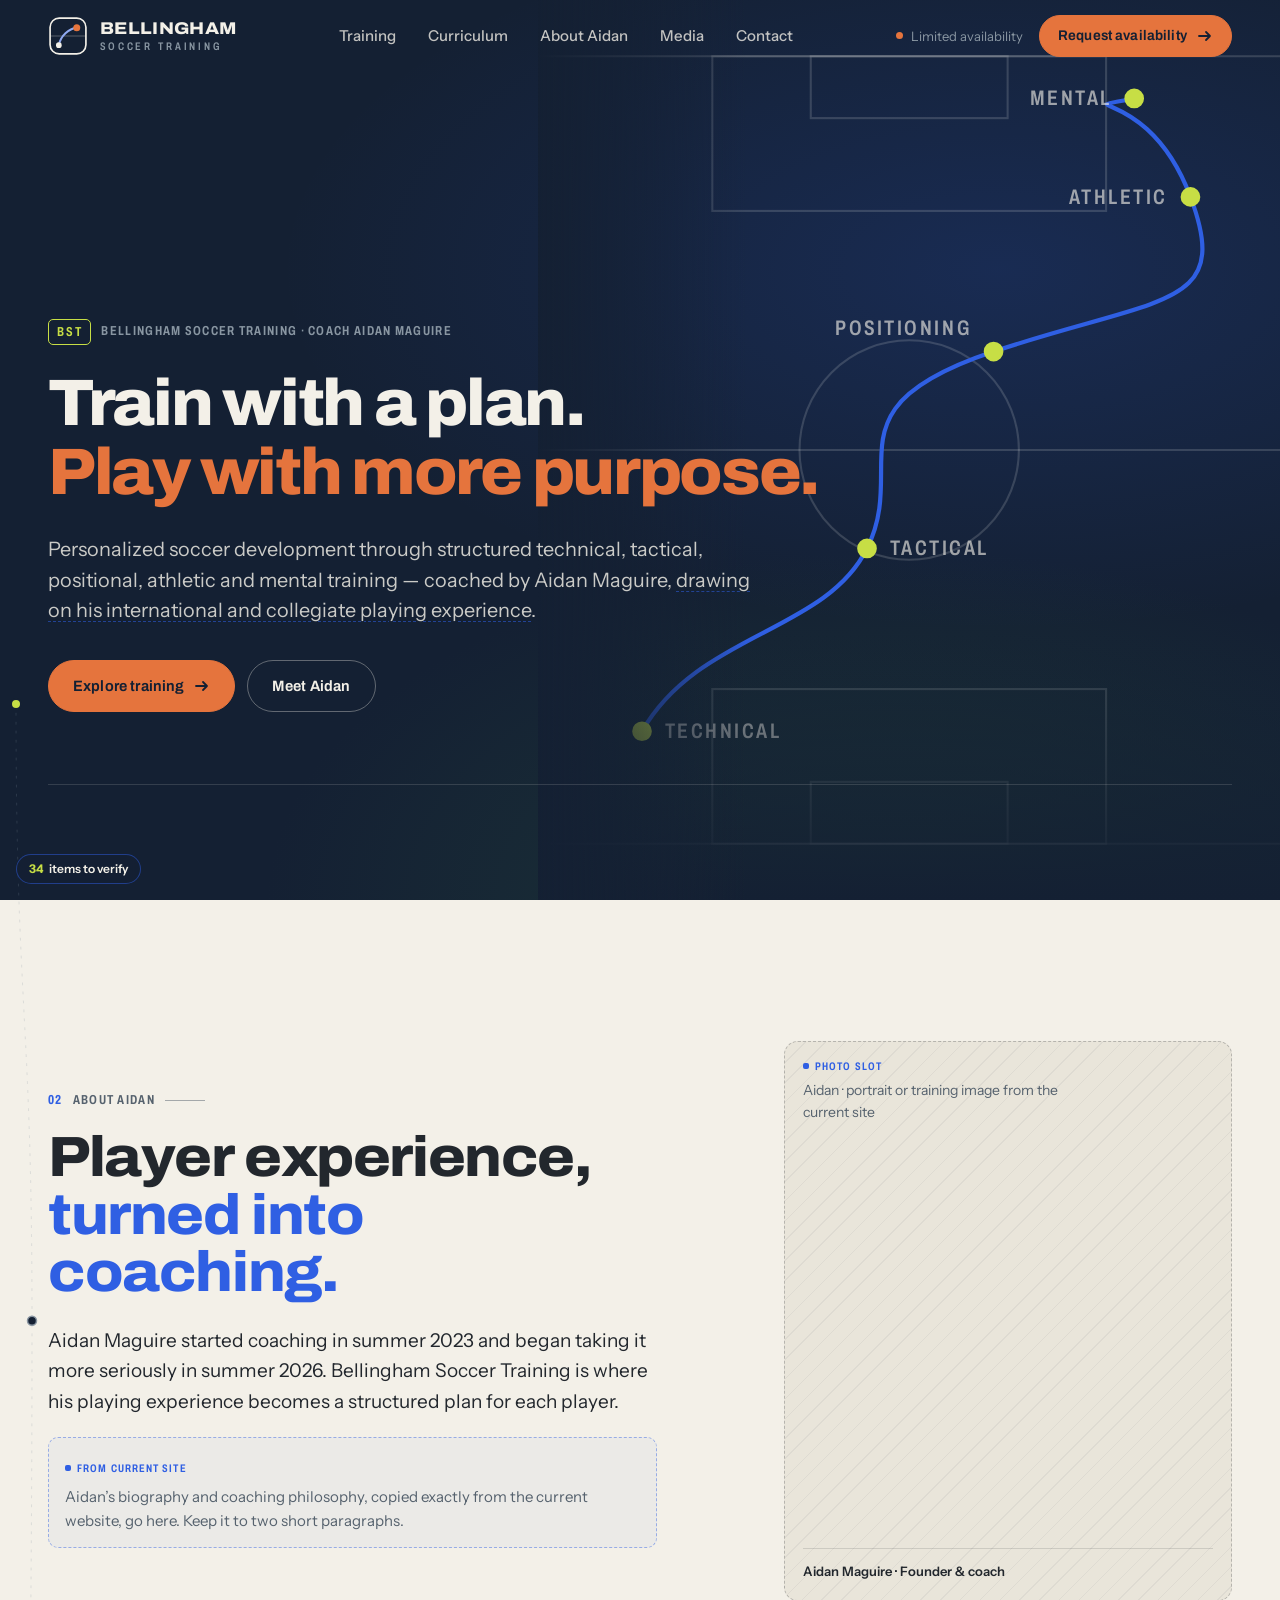
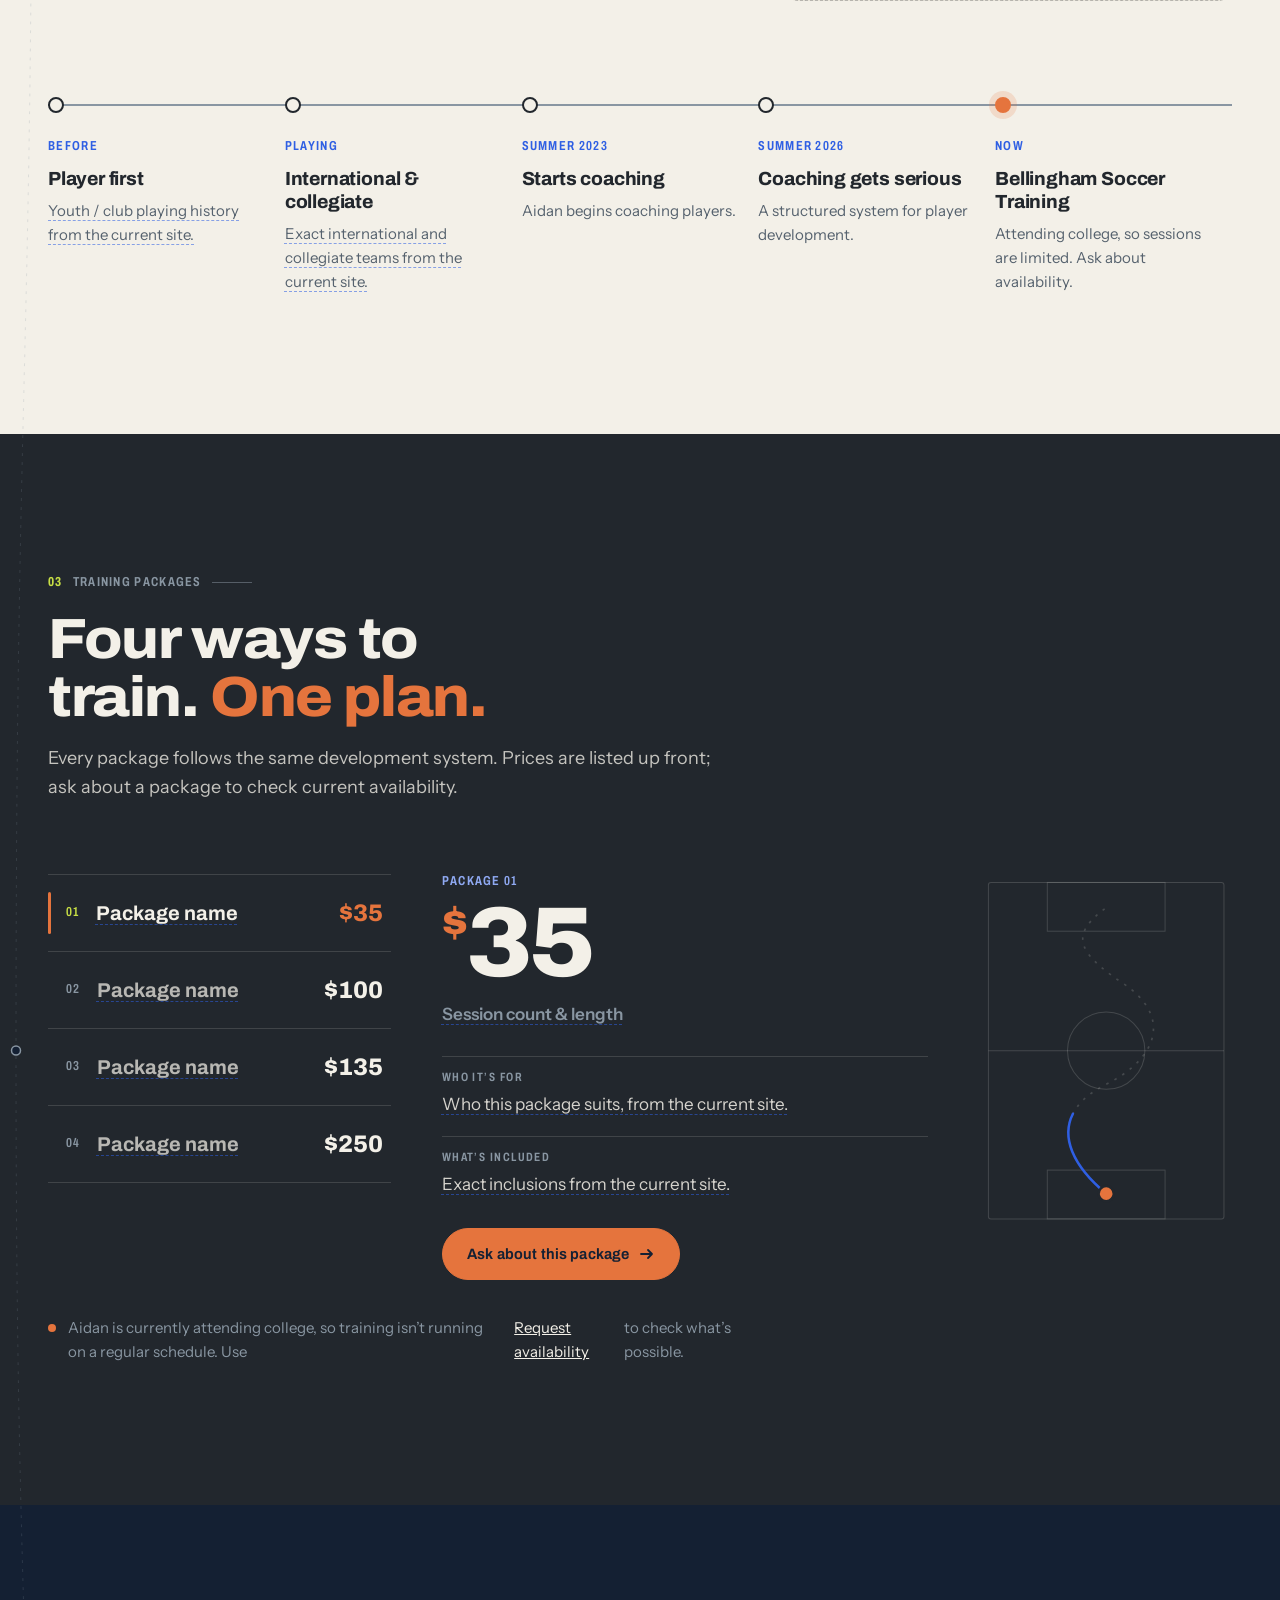
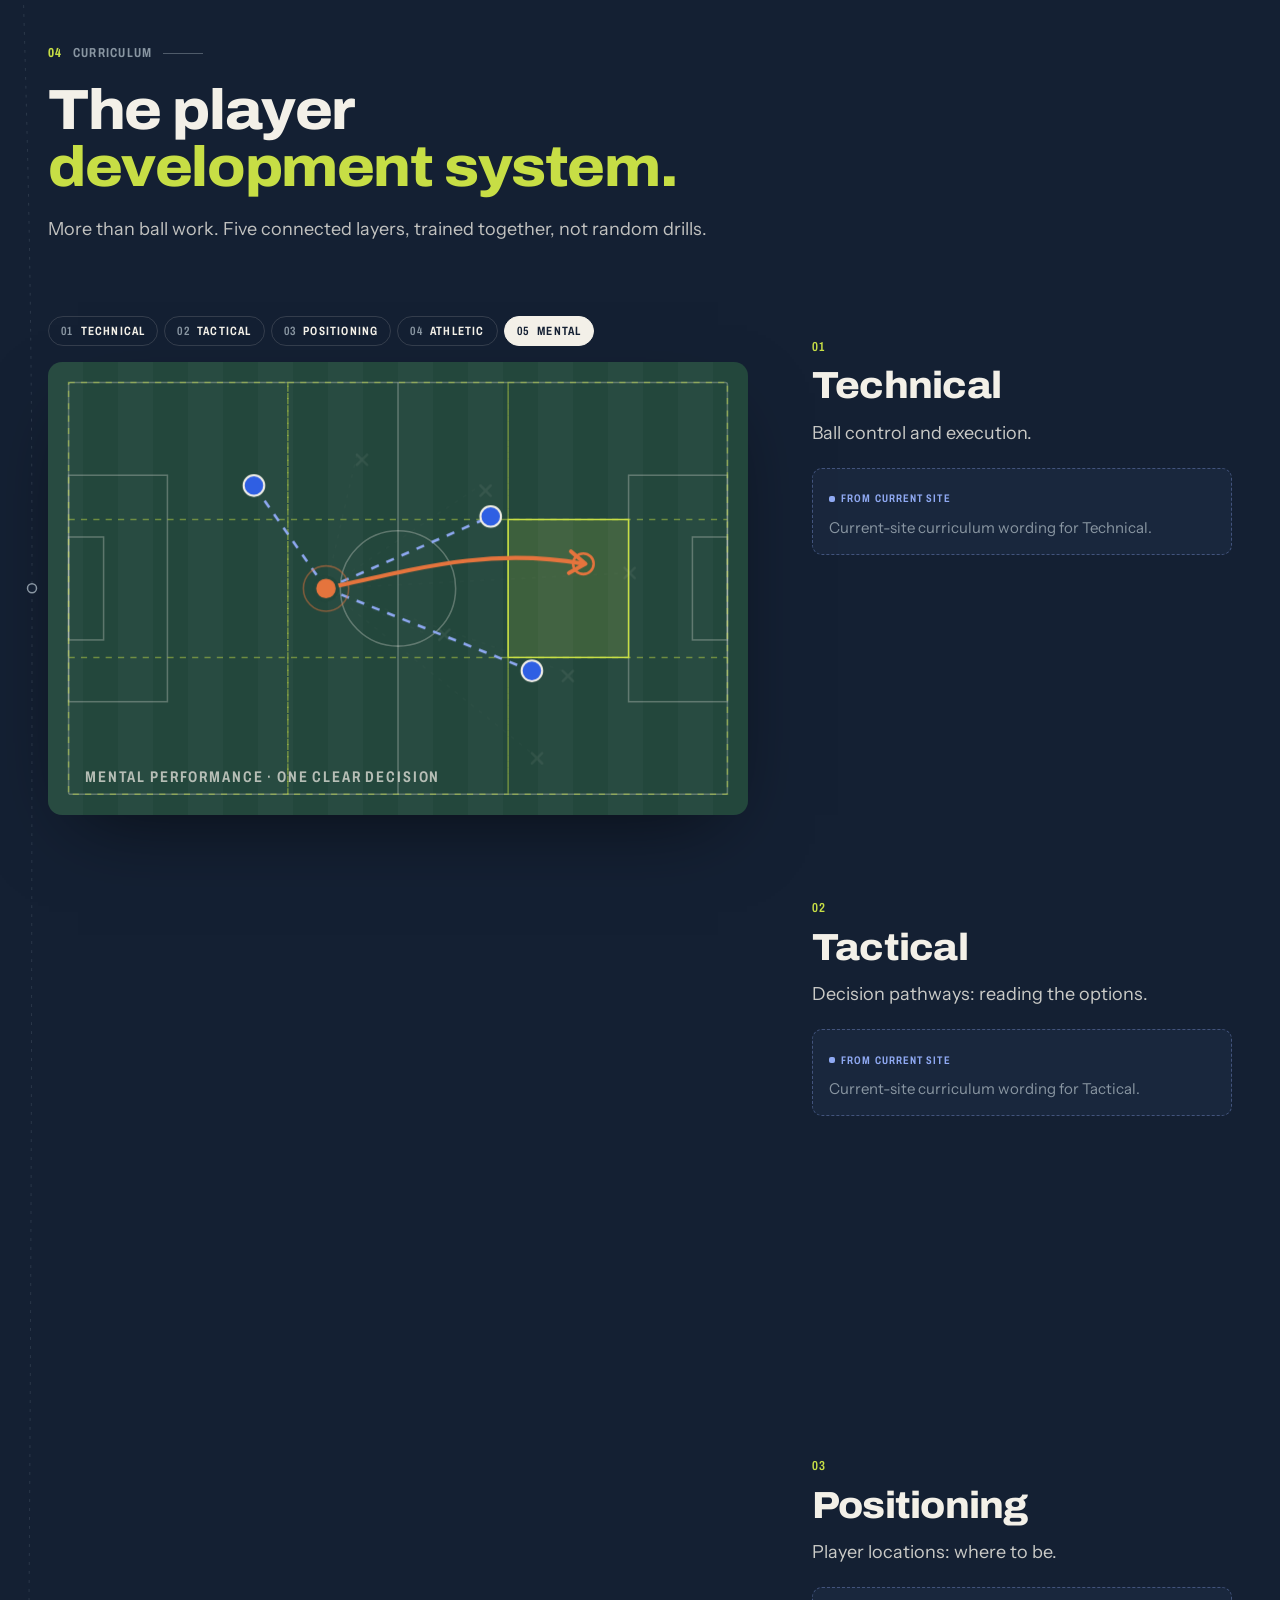
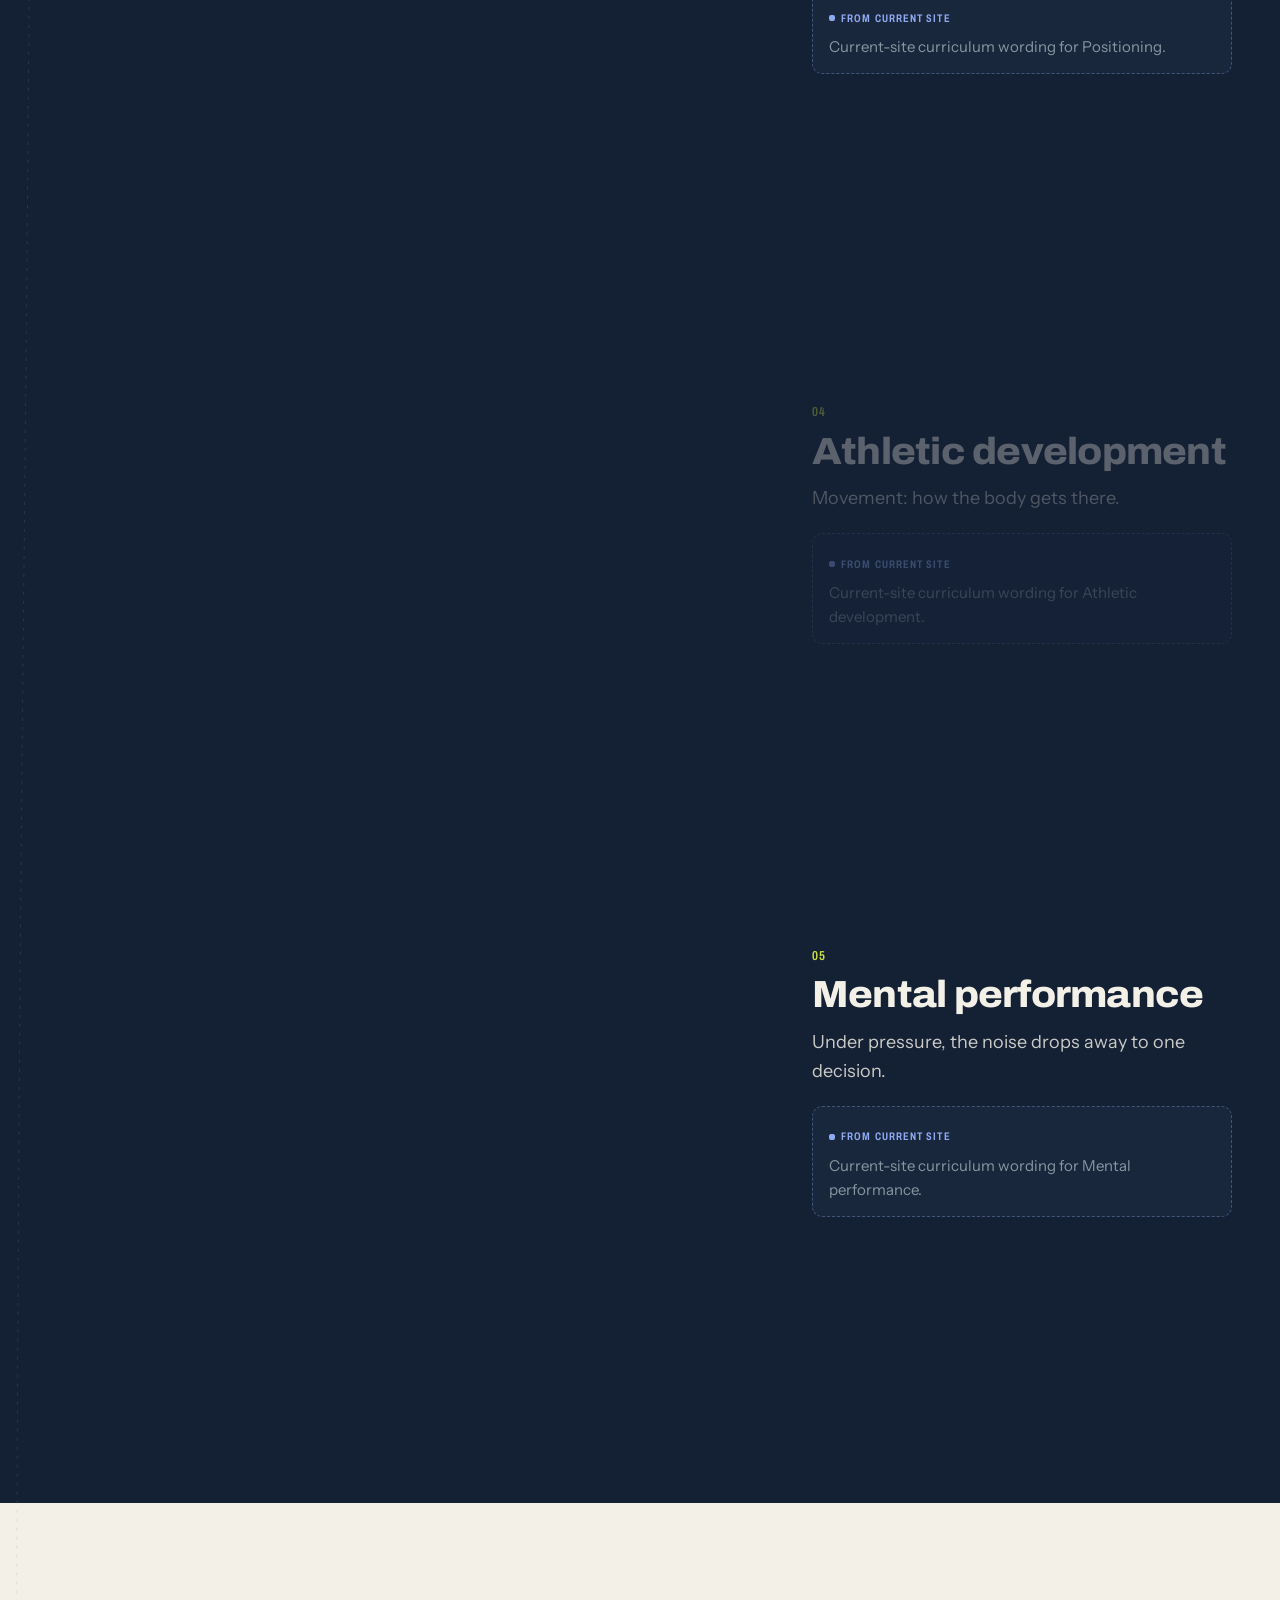
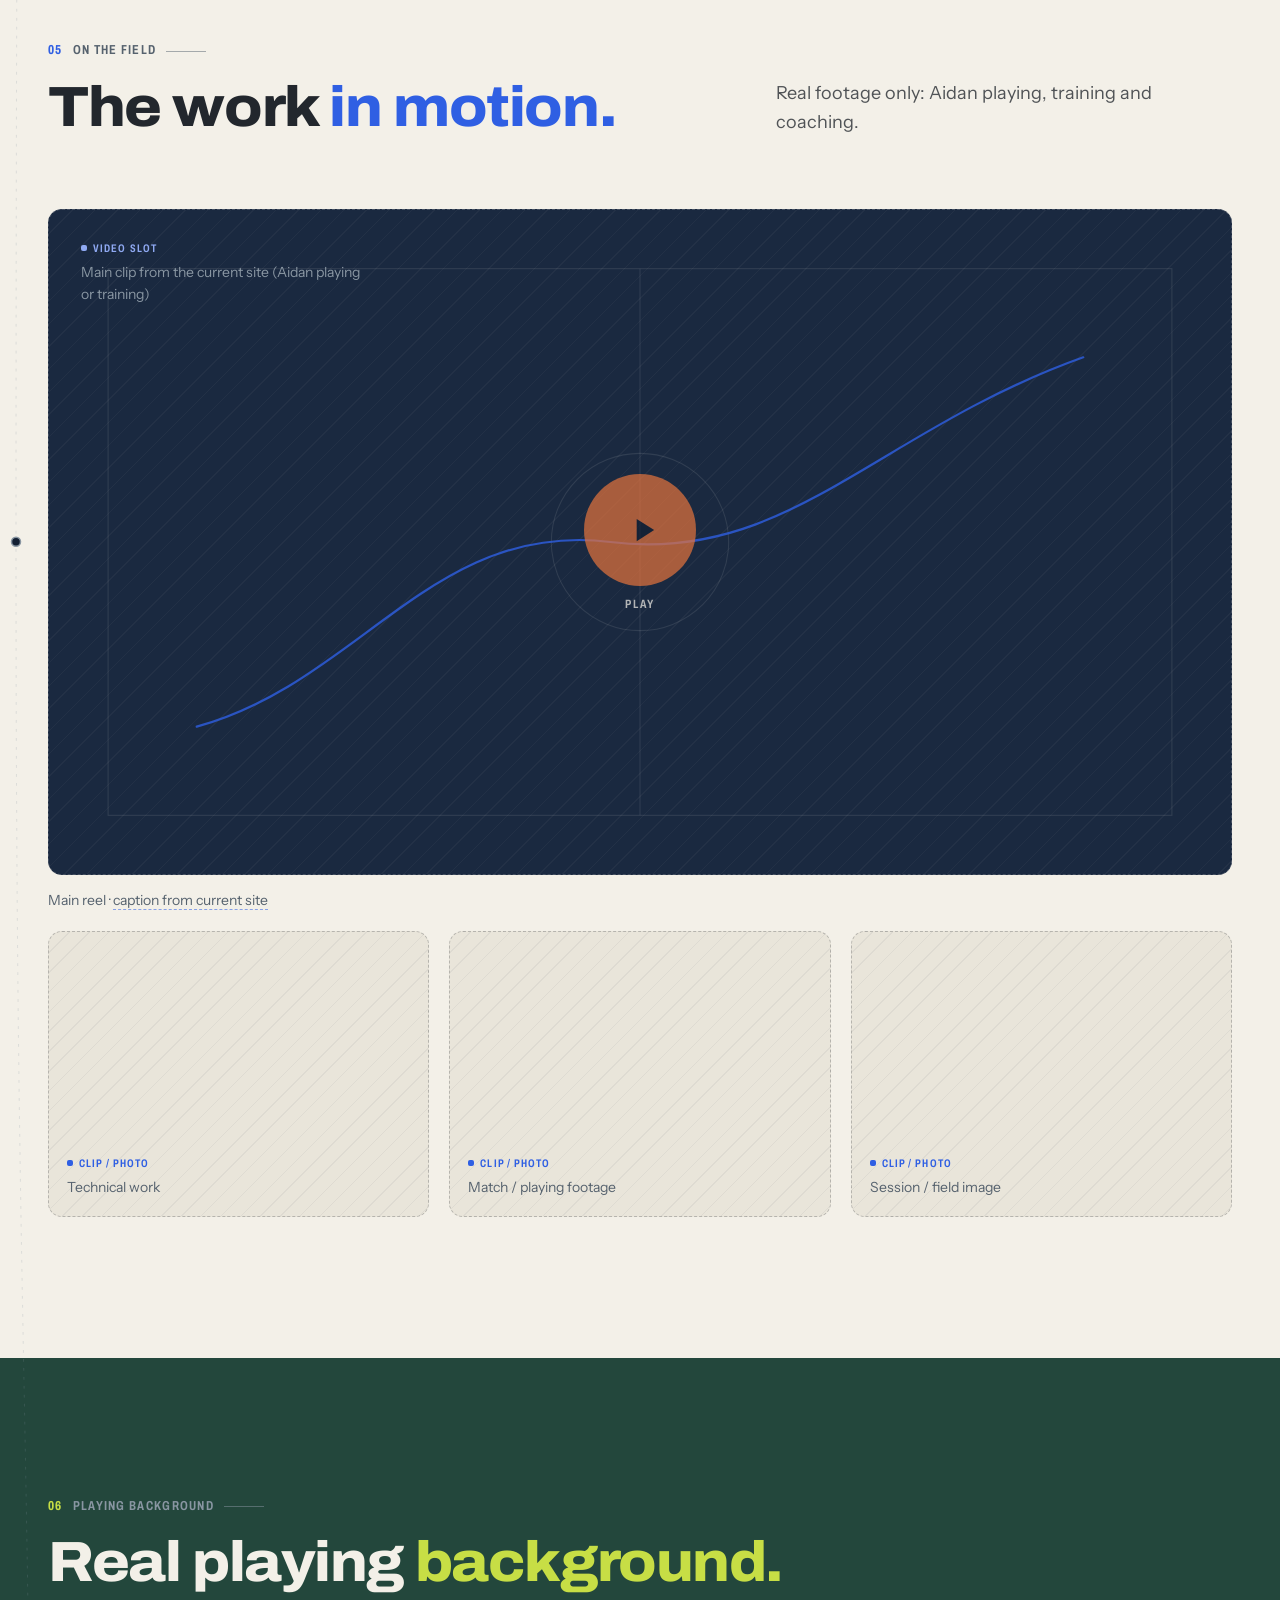
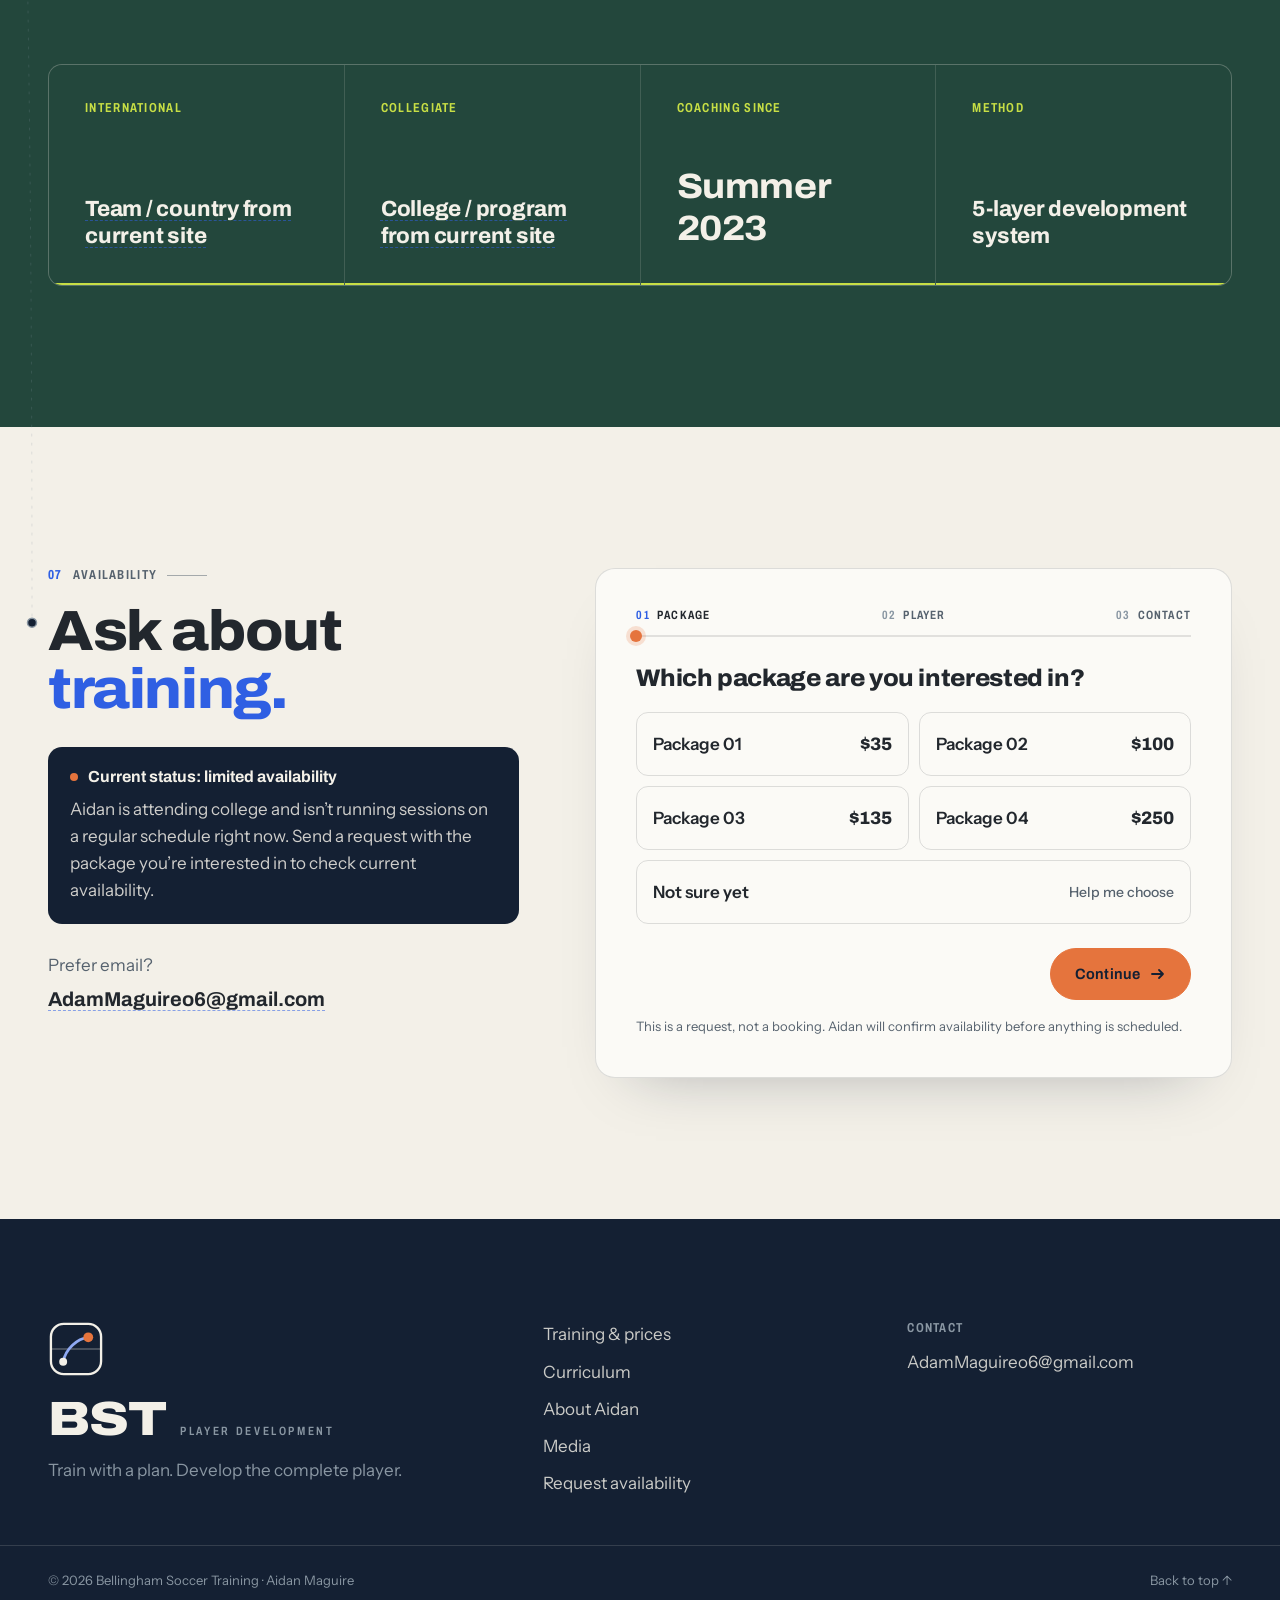
==== commit 8fdf2273: "Redesign site as Bellingham Soccer Training ("Train with a plan") Replace the carried-over Private S" ====
--- a/Aidan/index.html
+++ b/Aidan/index.html
@@ -1,60 +1,52 @@
 <!doctype html>
-<html lang="en" data-nav="light">
+<html lang="en">
 <head>
   <meta charset="utf-8">
   <meta name="viewport" content="width=device-width, initial-scale=1, viewport-fit=cover">
-  <title>Private Soccer Hawaii Academy | Personalized Soccer Training in Honolulu with Coach Robert</title>
-  <meta name="description" content="Private Soccer Hawaii Academy: personalized soccer coaching with Coach Robert in Honolulu, Oahu. 1-on-1 and small-group training, camps, technical skills, goalkeeper, speed & agility, strength & conditioning and tactical development for all ages and skill levels.">
-  <meta name="author" content="Private Soccer Hawaii Academy">
-  <meta name="theme-color" content="#F7F5EF">
-  <link rel="canonical" href="https://www.soccerhawaii.us/">
+  <title>Bellingham Soccer Training | Private Soccer Training with Aidan Maguire</title>
+  <!-- VERIFY: align title/description wording with the current site's metadata before launch. -->
+  <meta name="description" content="Bellingham Soccer Training: private soccer player development with coach Aidan Maguire. Structured technical, tactical, positioning, athletic and mental training. Four packages from $35 to $250.">
+  <meta name="theme-color" content="#142033">
+  <link rel="canonical" href="https://bellinghamsoccertraining.com/">
   <meta property="og:type" content="website">
-  <meta property="og:site_name" content="Private Soccer Hawaii Academy">
-  <meta property="og:url" content="https://www.soccerhawaii.us/">
-  <meta property="og:title" content="Private Soccer Hawaii Academy | Train smarter. Play better. Dream bigger.">
-  <meta property="og:description" content="Personalized soccer coaching in Honolulu with Coach Robert — private 1-on-1 training, small groups and camps for players of all ages and skill levels.">
-  <meta property="og:image" content="assets/img/psh-camp-coach-demo.jpg">
+  <meta property="og:site_name" content="Bellingham Soccer Training">
+  <meta property="og:url" content="https://bellinghamsoccertraining.com/">
+  <meta property="og:title" content="Bellingham Soccer Training | Train with a plan.">
+  <meta property="og:description" content="Structured soccer player development with Aidan Maguire: technical, tactical, positioning, athletic and mental training.">
+  <meta property="og:image" content="https://bellinghamsoccertraining.com/assets/og-image.png">
   <meta name="twitter:card" content="summary_large_image">
-  <link rel="icon" href="assets/favicon.png" type="image/png">
+  <link rel="icon" href="assets/favicon.svg" type="image/svg+xml">
+  <link rel="icon" href="assets/favicon-32.png" type="image/png" sizes="32x32">
   <link rel="apple-touch-icon" href="assets/apple-touch-icon.png">
-  <link rel="preload" as="image" type="image/webp" href="assets/img/web/psh-camp-coach-demo.webp" fetchpriority="high">
+
+  <link rel="preload" href="assets/fonts/archivo-var.woff2" as="font" type="font/woff2" crossorigin>
+  <link rel="preload" href="assets/fonts/instrument-sans-var.woff2" as="font" type="font/woff2" crossorigin>
   <script>document.documentElement.classList.add('js');</script>
-
-  <link rel="preconnect" href="https://fonts.googleapis.com">
-  <link rel="preconnect" href="https://fonts.gstatic.com" crossorigin>
-  <link href="https://fonts.googleapis.com/css2?family=Big+Shoulders+Display:wght@100..900&family=Manrope:wght@400;500;600;700;800&family=Caveat:wght@600;700&display=swap" rel="stylesheet">
   <link rel="stylesheet" href="css/main.css">
 
-  <script type="importmap">
-  {
-    "imports": {
-      "three": "https://cdn.jsdelivr.net/npm/three@0.168.0/build/three.module.js",
-      "three/addons/": "https://cdn.jsdelivr.net/npm/three@0.168.0/examples/jsm/"
-    }
-  }
-  </script>
-  <script src="https://cdn.jsdelivr.net/npm/gsap@3.12.5/dist/gsap.min.js" defer></script>
-  <script src="https://cdn.jsdelivr.net/npm/gsap@3.12.5/dist/ScrollTrigger.min.js" defer></script>
-  <script src="https://cdn.jsdelivr.net/npm/lenis@1.1.14/dist/lenis.min.js" defer></script>
-  <script type="module" src="js/main.js"></script>
-
+  <script src="js/vendor/gsap.min.js" defer></script>
+  <script src="js/vendor/ScrollTrigger.min.js" defer></script>
+  <script src="js/vendor/lenis.min.js" defer></script>
+  <script src="js/main.js" defer></script>
+
+  <!-- Only verified facts belong in structured data. Add location/areaServed once confirmed from the current site. -->
   <script type="application/ld+json">
   {
     "@context": "https://schema.org",
-    "@type": "SportsActivityLocation",
-    "name": "Private Soccer Hawaii Academy",
-    "alternateName": "Private Soccer Hawaii",
-    "url": "https://www.soccerhawaii.us/",
-    "logo": "https://www.soccerhawaii.us/assets/img/psh-logo.png",
-    "image": "https://www.soccerhawaii.us/assets/img/psh-camp-coach-demo.jpg",
-    "description": "Personalized soccer coaching in Honolulu, Oahu: private 1-on-1 and small-group training, camps, technical skills, goalkeeper training, speed & agility, strength & conditioning and tactical development for all ages and skill levels.",
-    "email": "privatesoccerhawaii@gmail.com",
-    "telephone": "+1-808-500-3222",
-    "address": { "@type": "PostalAddress", "addressLocality": "Honolulu", "addressRegion": "HI", "addressCountry": "US" },
-    "areaServed": ["Honolulu, HI", "Oahu, HI"],
-    "sameAs": ["https://instagram.com/private.soccer.hawaii", "https://facebook.com/PrivateSoccerHawaii/", "https://youtube.com/UCzyy6H9mn3CEI1Wp89HSXxA"],
-    "employee": { "@type": "Person", "name": "Coach Robert", "jobTitle": "Soccer Coach" },
-    "slogan": "Dream big, play hard."
+    "@type": "SportsOrganization",
+    "name": "Bellingham Soccer Training",
+    "alternateName": "BST",
+    "url": "https://bellinghamsoccertraining.com/",
+    "logo": "https://bellinghamsoccertraining.com/assets/favicon.svg",
+    "sport": "Soccer",
+    "description": "Private soccer player development with coach Aidan Maguire: technical, tactical, positioning, athletic and mental training.",
+    "founder": { "@type": "Person", "name": "Aidan Maguire", "jobTitle": "Soccer Coach" },
+    "makesOffer": [
+      { "@type": "Offer", "price": "35", "priceCurrency": "USD" },
+      { "@type": "Offer", "price": "100", "priceCurrency": "USD" },
+      { "@type": "Offer", "price": "135", "priceCurrency": "USD" },
+      { "@type": "Offer", "price": "250", "priceCurrency": "USD" }
+    ]
   }
   </script>
 </head>
@@ -62,1287 +54,618 @@
 <body>
 <a class="skip" href="#main">Skip to content</a>
 
+<!-- Reusable brand mark. The passing line draws, the marker moves into space, then rests (6s loop). -->
+<svg width="0" height="0" style="position:absolute" aria-hidden="true">
+  <symbol id="bst-mark" viewBox="0 0 48 48">
+    <rect class="mk-box" x="2.5" y="2.5" width="43" height="43" rx="11"/>
+    <path class="mk-half" d="M2.5 24h43"/>
+    <path class="mk-lane" d="M13 35 C 15 24, 25 15, 34.5 14" pathLength="1"/>
+    <circle class="mk-from" cx="13" cy="35" r="3.4"/>
+    <circle class="mk-to" cx="34.5" cy="14" r="4.2"/>
+  </symbol>
+</svg>
+
 <!-- ============ NAV ============ -->
 <header class="nav" id="top">
-  <div class="nav__bar">
-    <a class="nav__brand wm" href="#hero" data-cursor="link" aria-label="Private Soccer Hawaii Academy — back to top">
-      <span class="nav__mark" aria-hidden="true">
-        <svg viewBox="0 0 40 40">
-          <defs><clipPath id="nav-logo-clip"><circle cx="20" cy="20" r="13.2"/></clipPath></defs>
-          <g class="nav__mark-spin"><circle class="nav__mark-ring" cx="20" cy="20" r="17"/><g class="nav__mark-orbit"><circle class="nav__mark-ball" cx="20" cy="3" r="3.6"/></g></g>
-          <image class="nav__mark-mono" href="assets/img/web/psh-logo.webp" x="5.5" y="5.5" width="29" height="29" clip-path="url(#nav-logo-clip)" preserveAspectRatio="xMidYMid slice"/>
-        </svg>
-      </span>
-      <span class="nav__word">
-        <span class="wm__name"><span class="wm__top">Private Soccer</span><span class="wm__big"><span>Hawaii</span></span></span>
-        <span class="wm__line" aria-hidden="true"><i class="wm__track"></i><i class="wm__dot"></i><i class="wm__pulse"></i></span>
-        <span class="nav__sub" aria-hidden="true"><span class="nav__sub-in">Soccer academy &middot; Honolulu</span></span>
+  <div class="nav__bar wrap">
+    <a class="brand" href="#hero" aria-label="Bellingham Soccer Training: back to top">
+      <svg class="brand__mark is-loop" aria-hidden="true"><use href="#bst-mark"/></svg>
+      <span class="brand__word">
+        <span class="brand__top">Bellingham</span>
+        <span class="brand__sub">Soccer Training</span>
       </span>
     </a>
 
     <nav class="nav__links" aria-label="Primary">
-      <a href="#hero"><sup>01</sup><span>Home</span></a>
-      <a href="#programs"><sup>02</sup><span>Programs</span></a>
-      <a href="#players"><sup>03</sup><span>Players</span></a>
-      <a href="#coach"><sup>04</sup><span>Coach Robert</span></a>
-      <a href="#camps"><sup>05</sup><span>Camps</span></a>
-      <a href="#testimonials"><sup>06</sup><span>Testimonials</span></a>
-      <a href="#faq"><sup>07</sup><span>FAQ</span></a>
-      <a href="#register"><sup>08</sup><span>Contact</span></a>
-      <span class="nav__ball" aria-hidden="true"></span>
+      <a href="#training">Training</a>
+      <a href="#curriculum">Curriculum</a>
+      <a href="#about">About Aidan</a>
+      <a href="#media">Media</a>
+      <a href="#contact">Contact</a>
     </nav>
 
     <div class="nav__end">
-      <a class="btn btn--primary btn--sm nav__cta" href="#register" data-magnetic data-cursor="go">
-        <span class="btn__label"><span>Get Started</span><span aria-hidden="true">Get Started</span></span>
-        <span class="btn__arrow" aria-hidden="true"></span>
-      </a>
-      <button class="nav__toggle" type="button" aria-expanded="false" aria-controls="menu">
-        <span class="nav__toggle-bar"></span><span class="nav__toggle-bar"></span>
-        <span class="sr-only">Menu</span>
-      </button>
+      <span class="avail-dot" title="Limited availability while Aidan is attending college"><i></i>Limited availability</span>
+      <a class="btn btn--primary btn--sm" href="#contact" data-magnetic><span>Request availability</span><svg class="btn__arrow" viewBox="0 0 16 16" aria-hidden="true"><path d="M2 8h11M9 4l4 4-4 4"/></svg></a>
+      <button class="nav__toggle" type="button" aria-expanded="false" aria-controls="mobile-menu"><span class="sr-only">Menu</span><i></i><i></i></button>
     </div>
   </div>
-  <div class="nav__rail" aria-hidden="true"><i class="nav__rail-fill"></i><i class="nav__rail-ball"></i></div>
+  <div class="mmenu" id="mobile-menu" hidden>
+    <nav class="wrap" aria-label="Mobile">
+      <a href="#training"><b>01</b>Training &amp; prices</a>
+      <a href="#curriculum"><b>02</b>Curriculum</a>
+      <a href="#about"><b>03</b>About Aidan</a>
+      <a href="#media"><b>04</b>Media</a>
+      <a href="#contact"><b>05</b>Request availability</a>
+    </nav>
+  </div>
 </header>
 
-<div class="menu" id="menu" aria-hidden="true">
-  <svg class="menu__court" viewBox="0 0 400 880" preserveAspectRatio="none" aria-hidden="true">
-    <rect x="24" y="24" width="352" height="832"/>
-    <line x1="24" y1="440" x2="376" y2="440" class="menu__net"/>
-    <circle cx="200" cy="440" r="64"/>
-    <path d="M110 24 V150 H290 V24"/>
-    <path d="M110 856 V730 H290 V856"/>
-  </svg>
-  <nav class="menu__links" aria-label="Mobile">
-    <a href="#hero"><small>01</small><span>Home</span></a>
-    <a href="#programs"><small>02</small><span>Programs</span></a>
-    <a href="#players"><small>03</small><span>Players</span></a>
-    <a href="#coach"><small>04</small><span>Coach Robert</span></a>
-    <a href="#camps"><small>05</small><span>Camps</span></a>
-    <a href="#testimonials"><small>06</small><span>Testimonials</span></a>
-    <a href="#faq"><small>07</small><span>FAQ</span></a>
-    <a href="#register"><small>08</small><span>Contact</span></a>
-  </nav>
-  <div class="menu__foot">
-    <p class="menu__score"><b>1-on-1 + small groups</b><span>All ages &middot; Honolulu, Oahu &middot; <a href="tel:+18085003222">808-500-3222</a></span></p>
-    <a class="btn btn--primary" href="#register"><span class="btn__label"><span>Get Started</span><span aria-hidden="true">Get Started</span></span><span class="btn__arrow" aria-hidden="true"></span></a>
-  </div>
-</div>
-
 <main id="main">
-
-<!-- ============ 01 HERO — NEW: headline + coach action media + tactics overlay + program strip ============ -->
-<section class="hero" id="hero" data-theme="light" aria-labelledby="hero-title">
-  <svg class="hero__pitch" viewBox="0 0 1440 900" preserveAspectRatio="xMidYMid slice" aria-hidden="true">
-    <rect class="pl" x="40" y="104" width="1360" height="740" rx="4"/>
-    <line class="pl" x1="880" y1="104" x2="880" y2="844"/>
-    <circle class="pl" cx="880" cy="474" r="138"/>
-    <path class="pl" d="M1400 284 H1222 V664 H1400"/>
-    <path class="pl" d="M1400 384 H1338 V564 H1400"/>
-    <path class="pl" d="M1222 404 A92 92 0 0 0 1222 544"/>
-    <path class="pl pl--hot" d="M40 284 H120"/>
-  </svg>
-
-  <div class="container hero__grid">
-    <div class="hero__content">
-      <p class="hero__kicker"><span class="hero__kicker-dot" aria-hidden="true"></span><span>Private Soccer Hawaii Academy</span><i aria-hidden="true"></i><span>Honolulu &middot; Oahu</span></p>
-      <h1 class="hero__title" id="hero-title" aria-label="Train smarter. Play better. Dream bigger.">
-        <span class="mask" aria-hidden="true"><span>Train smarter.</span></span>
-        <span class="mask" aria-hidden="true"><span>Play better.</span></span>
-        <span class="mask" aria-hidden="true"><span><em>Dream bigger.</em></span></span>
-      </h1>
-      <p class="hero__copy">Personalized soccer coaching in Hawaii designed to help players build skills, confidence, athletic ability, and a deeper understanding of the game.</p>
-      <div class="hero__cta">
-        <a class="btn btn--primary" href="#register" data-magnetic data-cursor="go">
-          <span class="btn__label"><span>Get Started</span><span aria-hidden="true">Get Started</span></span>
-          <span class="btn__arrow" aria-hidden="true"></span>
-        </a>
-        <a class="btn btn--ghost" href="#programs" data-magnetic>
-          <span class="btn__label"><span>View Programs</span><span aria-hidden="true">View Programs</span></span>
-        </a>
+  <!-- Page-wide development path (desktop). Built in JS from [data-path] anchors. -->
+  <svg class="devpath" aria-hidden="true"><path class="devpath__base"/><path class="devpath__draw"/><circle class="devpath__head" r="5"/></svg>
+
+  <!-- ============ 01 HERO ============ -->
+  <section class="hero" id="hero" aria-labelledby="hero-title">
+    <div class="hero__field" aria-hidden="true">
+      <svg class="hero__svg" viewBox="0 0 720 640" preserveAspectRatio="xMidYMid slice">
+        <g class="pitch-lines">
+          <rect x="40" y="40" width="640" height="560" rx="4"/>
+          <path d="M40 320h640"/>
+          <circle cx="360" cy="320" r="78"/>
+          <rect x="220" y="40" width="280" height="110"/>
+          <rect x="290" y="40" width="140" height="44"/>
+          <rect x="220" y="490" width="280" height="110"/>
+          <rect x="290" y="556" width="140" height="44"/>
+        </g>
+        <!-- The player run: Technical -> Tactical -> Positioning -> Athletic -> Mental -->
+        <path class="hero__run-base" d="M170 520 C 210 450, 300 450, 330 390 S 300 290, 420 250 S 590 220, 560 140 S 470 80, 520 70"/>
+        <path class="hero__run" d="M170 520 C 210 450, 300 450, 330 390 S 300 290, 420 250 S 590 220, 560 140 S 470 80, 520 70" pathLength="1"/>
+        <g class="hero__nodes">
+          <g transform="translate(170 520)"><circle r="6"/><text x="16" y="5">Technical</text></g>
+          <g transform="translate(330 390)"><circle r="6"/><text x="16" y="5">Tactical</text></g>
+          <g transform="translate(420 250)"><circle r="6"/><text x="-16" y="-12" text-anchor="end">Positioning</text></g>
+          <g transform="translate(560 140)"><circle r="6"/><text x="-16" y="5" text-anchor="end">Athletic</text></g>
+          <g transform="translate(520 70)"><circle r="6"/><text x="-16" y="5" text-anchor="end">Mental</text></g>
+        </g>
+        <g class="hero__player"><circle class="hero__player-halo" r="20"/><circle class="hero__player-dot" r="9"/></g>
+      </svg>
+      <!--
+        HERO MEDIA SLOT: replace with the strongest current-site image of Aidan (playing / training).
+        <picture class="hero__photo"><source type="image/avif" srcset="..."><source type="image/webp" srcset="..."><img src="..." alt="Aidan Maguire ..." width="1200" height="1500" fetchpriority="high"></picture>
+        When an image is added, add class "has-photo" to .hero and the pitch art sits behind it.
+      -->
+    </div>
+
+    <div class="wrap hero__grid">
+      <div class="hero__copy">
+        <p class="eyebrow"><span class="eyebrow__tag">BST</span> Bellingham Soccer Training &middot; Coach Aidan Maguire</p>
+        <h1 class="hero__title" id="hero-title">
+          <span class="line"><span>Train with a plan.</span></span>
+          <span class="line line--accent"><span>Play with more purpose.</span></span>
+        </h1>
+        <p class="hero__lede">Personalized soccer development through structured technical, tactical, positional, athletic and mental training&nbsp;&mdash; coached by Aidan Maguire, <span data-verify="hero-background">drawing on his international and collegiate playing experience</span>.</p>
+        <div class="hero__ctas">
+          <a class="btn btn--primary" href="#training" data-magnetic data-path="hero"><span>Explore training</span><svg class="btn__arrow" viewBox="0 0 16 16" aria-hidden="true"><path d="M2 8h11M9 4l4 4-4 4"/></svg></a>
+          <a class="btn btn--ghost" href="#about"><span>Meet Aidan</span></a>
+        </div>
       </div>
-      <figure class="hero__proof">
-        <blockquote><p>&ldquo;We saw improvement in our son after his second practice.&rdquo;</p></blockquote>
-        <figcaption>Darcel Hee &middot; Parent</figcaption>
+
+      <!-- Answers the parent's first questions without scrolling -->
+      <dl class="facts">
+        <div class="facts__item"><dt>Coaching since</dt><dd>Summer 2023</dd></div>
+        <div class="facts__item"><dt>Packages</dt><dd class="facts__prices"><span>$35</span><span>$100</span><span>$135</span><span>$250</span></dd></div>
+        <div class="facts__item"><dt>Curriculum</dt><dd>5 layers &middot; Technical&nbsp;&rarr;&nbsp;Mental</dd></div>
+        <div class="facts__item facts__item--status"><dt>Availability</dt><dd><i class="pulse"></i>Limited &middot; college schedule</dd></div>
+      </dl>
+    </div>
+  </section>
+
+  <!-- ============ 02 ABOUT AIDAN ============ -->
+  <section class="about" id="about" aria-labelledby="about-title">
+    <div class="wrap about__grid">
+      <div class="about__intro">
+        <p class="kicker"><b>02</b> About Aidan</p>
+        <h2 class="h2" id="about-title">Player experience, <em>turned into coaching.</em></h2>
+        <p class="about__lede">Aidan Maguire started coaching in summer 2023 and began taking it more seriously in summer 2026. Bellingham Soccer Training is where his playing experience becomes a structured plan for each player.</p>
+        <div class="slot slot--text" data-verify="bio">
+          <span class="slot__tag">From current site</span>
+          <p>Aidan&rsquo;s biography and coaching philosophy, copied exactly from the current website, go here. Keep it to two short paragraphs.</p>
+        </div>
+      </div>
+
+      <figure class="about__portrait slot slot--media" data-verify="portrait" data-path="about">
+        <!-- Replace with a current-site portrait of Aidan (training or playing). Keep the figcaption. -->
+        <span class="slot__tag">Photo slot</span>
+        <span class="slot__hint">Aidan &middot; portrait or training image from the current site</span>
+        <figcaption>Aidan Maguire &middot; Founder &amp; coach</figcaption>
       </figure>
     </div>
 
-    <div class="hero__visual">
-      <figure class="hero__media ph">
-        <picture>
-          <source type="image/webp" srcset="assets/img/web/psh-camp-coach-demo.webp">
-          <img src="assets/img/psh-camp-coach-demo.jpg" width="900" height="1600" alt="Private Soccer Hawaii coach demonstrating a drill to young players in island-print jerseys" fetchpriority="high" decoding="async" style="--pos: 66% 46%">
-        </picture>
+    <!-- Timeline: playing -> international / collegiate -> 2023 -> 2026 -> now -->
+    <div class="wrap">
+      <ol class="timeline" aria-label="Aidan's playing and coaching path">
+        <li class="timeline__item">
+          <span class="timeline__when">Before</span>
+          <h3>Player first</h3>
+          <p data-verify="timeline-youth">Youth / club playing history from the current site.</p>
+        </li>
+        <li class="timeline__item">
+          <span class="timeline__when">Playing</span>
+          <h3>International &amp; collegiate</h3>
+          <p data-verify="timeline-intl">Exact international and collegiate teams from the current site.</p>
+        </li>
+        <li class="timeline__item">
+          <span class="timeline__when">Summer 2023</span>
+          <h3>Starts coaching</h3>
+          <p>Aidan begins coaching players.</p>
+        </li>
+        <li class="timeline__item">
+          <span class="timeline__when">Summer 2026</span>
+          <h3>Coaching gets serious</h3>
+          <p>A structured system for player development.</p>
+        </li>
+        <li class="timeline__item timeline__item--now">
+          <span class="timeline__when">Now</span>
+          <h3>Bellingham Soccer Training</h3>
+          <p>Attending college, so sessions are limited. Ask about availability.</p>
+        </li>
+      </ol>
+    </div>
+  </section>
+
+  <!-- ============ 03 TRAINING PACKAGES ============ -->
+  <section class="training" id="training" aria-labelledby="training-title">
+    <div class="wrap">
+      <header class="sec-head">
+        <p class="kicker kicker--light"><b>03</b> Training packages</p>
+        <h2 class="h2" id="training-title">Four ways to train. <em>One plan.</em></h2>
+        <p class="sec-head__lede">Every package follows the same development system. Prices are listed up front; ask about a package to check current availability.</p>
+      </header>
+
+      <!--
+        PACKAGES: prices are verified ($35 / $100 / $135 / $250).
+        Names, session counts, durations and inclusions must be copied EXACTLY from the current site.
+        Edit each .pk__item; desktop shows a selector + active panel, mobile shows an accordion.
+      -->
+      <div class="pk" data-pk>
+        <div class="pk__item is-active" data-pk-item data-price="35" data-stage="1">
+          <button class="pk__head" type="button" aria-expanded="true" aria-controls="pk-1" id="pk-1-h">
+            <span class="pk__num">01</span>
+            <span class="pk__name" data-verify="pk1-name">Package name</span>
+            <span class="pk__price">$35</span>
+            <i class="pk__chev" aria-hidden="true"></i>
+          </button>
+          <div class="pk__panel" id="pk-1" role="region" aria-labelledby="pk-1-h">
+            <div class="pk__panel-in">
+              <div class="pk__meta">
+                <p class="pk__label">Package 01</p>
+                <p class="pk__bigprice"><span class="pk__cur">$</span><span class="pk__amt" data-count>35</span></p>
+                <p class="pk__qty" data-verify="pk1-qty">Session count &amp; length</p>
+              </div>
+              <dl class="pk__spec">
+                <div><dt>Who it&rsquo;s for</dt><dd data-verify="pk1-who">Who this package suits, from the current site.</dd></div>
+                <div><dt>What&rsquo;s included</dt><dd data-verify="pk1-incl">Exact inclusions from the current site.</dd></div>
+              </dl>
+              <a class="btn btn--primary pk__cta" href="#contact" data-package="1" data-magnetic><span>Ask about this package</span><svg class="btn__arrow" viewBox="0 0 16 16" aria-hidden="true"><path d="M2 8h11M9 4l4 4-4 4"/></svg></a>
+            </div>
+          </div>
+        </div>
+
+        <div class="pk__item" data-pk-item data-price="100" data-stage="2">
+          <button class="pk__head" type="button" aria-expanded="false" aria-controls="pk-2" id="pk-2-h">
+            <span class="pk__num">02</span>
+            <span class="pk__name" data-verify="pk2-name">Package name</span>
+            <span class="pk__price">$100</span>
+            <i class="pk__chev" aria-hidden="true"></i>
+          </button>
+          <div class="pk__panel" id="pk-2" role="region" aria-labelledby="pk-2-h">
+            <div class="pk__panel-in">
+              <div class="pk__meta">
+                <p class="pk__label">Package 02</p>
+                <p class="pk__bigprice"><span class="pk__cur">$</span><span class="pk__amt" data-count>100</span></p>
+                <p class="pk__qty" data-verify="pk2-qty">Session count &amp; length</p>
+              </div>
+              <dl class="pk__spec">
+                <div><dt>Who it&rsquo;s for</dt><dd data-verify="pk2-who">Who this package suits, from the current site.</dd></div>
+                <div><dt>What&rsquo;s included</dt><dd data-verify="pk2-incl">Exact inclusions from the current site.</dd></div>
+              </dl>
+              <a class="btn btn--primary pk__cta" href="#contact" data-package="2" data-magnetic><span>Ask about this package</span><svg class="btn__arrow" viewBox="0 0 16 16" aria-hidden="true"><path d="M2 8h11M9 4l4 4-4 4"/></svg></a>
+            </div>
+          </div>
+        </div>
+
+        <div class="pk__item" data-pk-item data-price="135" data-stage="3">
+          <button class="pk__head" type="button" aria-expanded="false" aria-controls="pk-3" id="pk-3-h">
+            <span class="pk__num">03</span>
+            <span class="pk__name" data-verify="pk3-name">Package name</span>
+            <span class="pk__price">$135</span>
+            <i class="pk__chev" aria-hidden="true"></i>
+          </button>
+          <div class="pk__panel" id="pk-3" role="region" aria-labelledby="pk-3-h">
+            <div class="pk__panel-in">
+              <div class="pk__meta">
+                <p class="pk__label">Package 03</p>
+                <p class="pk__bigprice"><span class="pk__cur">$</span><span class="pk__amt" data-count>135</span></p>
+                <p class="pk__qty" data-verify="pk3-qty">Session count &amp; length</p>
+              </div>
+              <dl class="pk__spec">
+                <div><dt>Who it&rsquo;s for</dt><dd data-verify="pk3-who">Who this package suits, from the current site.</dd></div>
+                <div><dt>What&rsquo;s included</dt><dd data-verify="pk3-incl">Exact inclusions from the current site.</dd></div>
+              </dl>
+              <a class="btn btn--primary pk__cta" href="#contact" data-package="3" data-magnetic><span>Ask about this package</span><svg class="btn__arrow" viewBox="0 0 16 16" aria-hidden="true"><path d="M2 8h11M9 4l4 4-4 4"/></svg></a>
+            </div>
+          </div>
+        </div>
+
+        <div class="pk__item" data-pk-item data-price="250" data-stage="4">
+          <button class="pk__head" type="button" aria-expanded="false" aria-controls="pk-4" id="pk-4-h">
+            <span class="pk__num">04</span>
+            <span class="pk__name" data-verify="pk4-name">Package name</span>
+            <span class="pk__price">$250</span>
+            <i class="pk__chev" aria-hidden="true"></i>
+          </button>
+          <div class="pk__panel" id="pk-4" role="region" aria-labelledby="pk-4-h">
+            <div class="pk__panel-in">
+              <div class="pk__meta">
+                <p class="pk__label">Package 04</p>
+                <p class="pk__bigprice"><span class="pk__cur">$</span><span class="pk__amt" data-count>250</span></p>
+                <p class="pk__qty" data-verify="pk4-qty">Session count &amp; length</p>
+              </div>
+              <dl class="pk__spec">
+                <div><dt>Who it&rsquo;s for</dt><dd data-verify="pk4-who">Who this package suits, from the current site.</dd></div>
+                <div><dt>What&rsquo;s included</dt><dd data-verify="pk4-incl">Exact inclusions from the current site.</dd></div>
+              </dl>
+              <a class="btn btn--primary pk__cta" href="#contact" data-package="4" data-magnetic><span>Ask about this package</span><svg class="btn__arrow" viewBox="0 0 16 16" aria-hidden="true"><path d="M2 8h11M9 4l4 4-4 4"/></svg></a>
+            </div>
+          </div>
+        </div>
+
+        <!-- Desktop stage art: the path moves further up the pitch per package (visual only, not a claim about contents) -->
+        <div class="pk__stage" aria-hidden="true" data-path="training">
+          <svg viewBox="0 0 300 420">
+            <g class="pitch-lines pitch-lines--sm">
+              <rect x="10" y="10" width="280" height="400" rx="3"/>
+              <path d="M10 210h280"/><circle cx="150" cy="210" r="46"/>
+              <rect x="80" y="10" width="140" height="58"/><rect x="80" y="352" width="140" height="58"/>
+            </g>
+            <path class="pk__lane-base" d="M150 380 C 90 330, 90 280, 150 250 S 230 170, 170 130 S 110 70, 150 40"/>
+            <path class="pk__lane" d="M150 380 C 90 330, 90 280, 150 250 S 230 170, 170 130 S 110 70, 150 40" pathLength="1"/>
+            <circle class="pk__marker" r="9" cx="150" cy="380"/>
+          </svg>
+        </div>
+      </div>
+
+      <p class="pk__note"><i class="pulse"></i>Aidan is currently attending college, so training isn&rsquo;t running on a regular schedule. Use <a href="#contact">Request availability</a> to check what&rsquo;s possible.</p>
+    </div>
+  </section>
+
+  <!-- ============ 04 CURRICULUM ============ -->
+  <section class="curr" id="curriculum" aria-labelledby="curr-title">
+    <div class="wrap">
+      <header class="sec-head">
+        <p class="kicker kicker--light"><b>04</b> Curriculum</p>
+        <h2 class="h2" id="curr-title">The player <em>development system.</em></h2>
+        <p class="sec-head__lede">More than ball work. Five connected layers, trained together, not random drills.</p>
+      </header>
+
+      <div class="curr__layout" data-curr>
+        <div class="curr__sticky">
+          <ol class="curr__tabs" role="tablist" aria-label="Curriculum layers">
+            <li><button type="button" role="tab" aria-selected="true" data-go="0">01 <span>Technical</span></button></li>
+            <li><button type="button" role="tab" aria-selected="false" data-go="1">02 <span>Tactical</span></button></li>
+            <li><button type="button" role="tab" aria-selected="false" data-go="2">03 <span>Positioning</span></button></li>
+            <li><button type="button" role="tab" aria-selected="false" data-go="3">04 <span>Athletic</span></button></li>
+            <li><button type="button" role="tab" aria-selected="false" data-go="4">05 <span>Mental</span></button></li>
+          </ol>
+
+          <div class="curr__pitch" data-path="curriculum">
+            <svg class="cx" viewBox="0 0 680 440" data-stage="0" role="img" aria-label="Pitch diagram for the current curriculum layer">
+              <defs>
+                <pattern id="stripes" width="68" height="440" patternUnits="userSpaceOnUse"><rect width="34" height="440" fill="rgba(255,255,255,.025)"/></pattern>
+              </defs>
+              <rect class="cx-grass" width="680" height="440" rx="10"/>
+              <rect width="680" height="440" fill="url(#stripes)" rx="10"/>
+              <g class="pitch-lines">
+                <rect x="20" y="20" width="640" height="400" rx="2"/>
+                <path d="M340 20v400"/><circle cx="340" cy="220" r="56"/>
+                <rect x="20" y="110" width="96" height="220"/><rect x="564" y="110" width="96" height="220"/>
+                <rect x="20" y="170" width="34" height="100"/><rect x="626" y="170" width="34" height="100"/>
+              </g>
+
+              <!-- Positioning: zones -->
+              <g class="cx-layer cx-zones">
+                <rect x="20" y="20" width="213" height="400"/>
+                <rect x="233" y="20" width="214" height="400"/>
+                <rect x="447" y="20" width="213" height="400"/>
+                <path d="M20 153h640M20 287h640"/>
+                <rect class="cx-zone-hot" x="447" y="153" width="117" height="134"/>
+              </g>
+
+              <!-- Mental: noise -->
+              <g class="cx-layer cx-noise">
+                <g class="cx-opp"><path d="M420 120l10 10m0-10l-10 10"/><path d="M500 300l10 10m0-10l-10 10"/><path d="M380 260l10 10m0-10l-10 10"/><path d="M560 200l10 10m0-10l-10 10"/><path d="M470 380l10 10m0-10l-10 10"/><path d="M300 90l10 10m0-10l-10 10"/></g>
+                <path class="cx-scribble" d="M270 220 L 420 120 M270 220 L 500 300 M270 220 L380 270 M 270 220 L 300 90 M270 220 L 470 380 M270 220 L560 205"/>
+              </g>
+
+              <!-- Athletic: movement trail -->
+              <g class="cx-layer cx-trail">
+                <path class="cx-trail-line" d="M150 340 C 210 385, 300 372, 350 338 S 405 306, 420 300" pathLength="1"/>
+                <circle cx="150" cy="340" r="7"/><circle cx="250" cy="372" r="7"/><circle cx="350" cy="338" r="7"/>
+              </g>
+
+              <!-- Tactical: teammates and passing lanes -->
+              <g class="cx-layer cx-lanes">
+                <path class="cx-lane" d="M270 220 L 430 150"/>
+                <path class="cx-lane" d="M270 220 L 470 300"/>
+                <path class="cx-lane" d="M270 220 L 200 120"/>
+                <circle class="cx-mate" cx="430" cy="150" r="10"/>
+                <circle class="cx-mate" cx="470" cy="300" r="10"/>
+                <circle class="cx-mate" cx="200" cy="120" r="10"/>
+              </g>
+
+              <!-- Mental: the one decision -->
+              <g class="cx-layer cx-decision">
+                <path d="M270 220 C 360 200, 430 180, 520 196"/>
+                <path d="M508 184l14 12-16 9"/>
+                <circle cx="520" cy="196" r="10"/>
+              </g>
+
+              <!-- The player (moves per stage) -->
+              <g class="cx-player">
+                <circle class="cx-player-halo" r="22"/>
+                <circle class="cx-player-dot" r="11"/>
+                <!-- Technical: ball attached -->
+                <g class="cx-layer cx-ball"><circle class="cx-ball-touch" r="34"/><circle class="cx-ball-dot" cx="20" cy="10" r="6"/></g>
+              </g>
+
+              <text class="cx-caption" x="36" y="408">Technical &middot; ball control / execution</text>
+            </svg>
+          </div>
+
+          <div class="curr__nav">
+            <button type="button" class="curr__arrow" data-step="-1" aria-label="Previous layer">&larr;</button>
+            <span class="curr__count" aria-live="polite">01 / 05</span>
+            <button type="button" class="curr__arrow" data-step="1" aria-label="Next layer">&rarr;</button>
+          </div>
+        </div>
+
+        <!-- Curriculum terminology from the brief. Replace each .slot paragraph with the current site's exact wording. -->
+        <div class="curr__steps">
+          <article class="curr__step is-active" data-curr-step="0" data-caption="Technical &middot; ball control / execution">
+            <p class="curr__n">01</p>
+            <h3>Technical</h3>
+            <p class="curr__line">Ball control and execution.</p>
+            <div class="slot slot--text slot--dark" data-verify="curr-technical"><span class="slot__tag">From current site</span><p>Current-site curriculum wording for Technical.</p></div>
+          </article>
+          <article class="curr__step" data-curr-step="1" data-caption="Tactical &middot; decision pathways">
+            <p class="curr__n">02</p>
+            <h3>Tactical</h3>
+            <p class="curr__line">Decision pathways: reading the options.</p>
+            <div class="slot slot--text slot--dark" data-verify="curr-tactical"><span class="slot__tag">From current site</span><p>Current-site curriculum wording for Tactical.</p></div>
+          </article>
+          <article class="curr__step" data-curr-step="2" data-caption="Positioning &middot; player locations">
+            <p class="curr__n">03</p>
+            <h3>Positioning</h3>
+            <p class="curr__line">Player locations: where to be.</p>
+            <div class="slot slot--text slot--dark" data-verify="curr-positioning"><span class="slot__tag">From current site</span><p>Current-site curriculum wording for Positioning.</p></div>
+          </article>
+          <article class="curr__step" data-curr-step="3" data-caption="Athletic development &middot; movement">
+            <p class="curr__n">04</p>
+            <h3>Athletic development</h3>
+            <p class="curr__line">Movement: how the body gets there.</p>
+            <div class="slot slot--text slot--dark" data-verify="curr-athletic"><span class="slot__tag">From current site</span><p>Current-site curriculum wording for Athletic development.</p></div>
+          </article>
+          <article class="curr__step" data-curr-step="4" data-caption="Mental performance &middot; one clear decision">
+            <p class="curr__n">05</p>
+            <h3>Mental performance</h3>
+            <p class="curr__line">Under pressure, the noise drops away to one decision.</p>
+            <div class="slot slot--text slot--dark" data-verify="curr-mental"><span class="slot__tag">From current site</span><p>Current-site curriculum wording for Mental performance.</p></div>
+          </article>
+        </div>
+      </div>
+    </div>
+  </section>
+
+  <!-- ============ 05 MEDIA / VIDEO ============ -->
+  <section class="media" id="media" aria-labelledby="media-title">
+    <div class="wrap">
+      <header class="sec-head sec-head--row">
+        <div>
+          <p class="kicker"><b>05</b> On the field</p>
+          <h2 class="h2" id="media-title">The work <em>in motion.</em></h2>
+        </div>
+        <p class="sec-head__lede">Real footage only: Aidan playing, training and coaching.</p>
+      </header>
+
+      <!--
+        PRIMARY VIDEO: use the current site's footage. Set either
+          data-video-mp4 / data-video-webm (self-hosted, with a poster image), or
+          data-video-embed (YouTube/Vimeo embed URL).
+        Add the poster as <img class="vid__poster" ...> inside .vid__frame and remove the slot classes.
+      -->
+      <figure class="vid" data-verify="video-main" data-video-mp4="" data-video-webm="" data-video-embed="">
+        <div class="vid__frame slot slot--media slot--dark">
+          <svg class="vid__art" viewBox="0 0 1600 900" preserveAspectRatio="xMidYMid slice" aria-hidden="true">
+            <g class="pitch-lines"><rect x="80" y="80" width="1440" height="740"/><path d="M800 80v740"/><circle cx="800" cy="450" r="120"/></g>
+            <path class="vid__line" d="M200 700 C 420 640, 520 420, 760 450 S 1120 300, 1400 200" pathLength="1"/>
+          </svg>
+          <span class="slot__tag">Video slot</span>
+          <span class="slot__hint">Main clip from the current site (Aidan playing or training)</span>
+          <button class="vid__play" type="button" data-path="media" aria-label="Play video" disabled>
+            <span class="vid__ring"><svg viewBox="0 0 24 24" aria-hidden="true"><path d="M8 5v14l11-7z"/></svg></span>
+            <span class="vid__label">Play</span>
+          </button>
+        </div>
+        <figcaption>Main reel &middot; <span data-verify="video-caption">caption from current site</span></figcaption>
       </figure>
-      <figure class="hero__inset ph">
-        <picture>
-          <source type="image/webp" srcset="assets/img/web/psh-private-1on1.webp">
-          <img src="assets/img/psh-private-1on1.jpg" width="1600" height="896" alt="A 1-on-1 Private Soccer Hawaii session: coach and player working the ball between pop-up goals" decoding="async" style="--pos: 62% 50%">
-        </picture>
-        <figcaption>1-on-1 session</figcaption>
-      </figure>
-      <!-- Tactics overlay: a run line from the 1-on-1 session into the camp — the player marker travels it on load -->
-      <svg class="hero__tactics" viewBox="0 0 600 720" preserveAspectRatio="none" aria-hidden="true">
-        <path class="ht__arc" d="M492 120 A150 150 0 0 1 492 420"/>
-        <path class="ht__run" d="M150 600 C 200 470, 250 470, 300 420 S 400 300, 470 250"/>
-        <path class="ht__head" d="M452 246 L472 249 L466 268"/>
-        <g class="ht__mates">
-          <circle cx="330" cy="200" r="11"/><circle cx="400" cy="470" r="11"/><circle cx="540" cy="330" r="11"/>
-        </g>
-        <g class="ht__marker" transform="translate(150 600)">
-          <circle class="ht__marker-pulse" r="14"/>
-          <circle class="ht__marker-ring" r="16"/>
-          <circle class="ht__marker-core" r="9"/>
-        </g>
-      </svg>
-      <p class="hero__tag"><b>All ages</b>Beginner &rarr; competitive</p>
-      <span class="ball-anchor" data-ball="hero" aria-hidden="true"></span>
-    </div>
-  </div>
-
-  <nav class="hero__strip" aria-label="Programs at a glance">
-    <ul class="hero__strip-list">
-      <li><a href="#programs" data-mode="private"><i>01</i>Private training</a></li>
-      <li><a href="#programs" data-mode="group"><i>02</i>Small groups</a></li>
-      <li><a href="#camps"><i>03</i>Camps</a></li>
-      <li><a href="#players"><i>04</i>Beginner <span class="hero__strip-arrow" aria-hidden="true"></span><span class="sr-only">to</span> competitive</a></li>
-      <li><span><i>05</i>Honolulu / Oahu</span></li>
-    </ul>
-  </nav>
-</section>
-
-<!-- ============ 02 TRUST / QUICK INTRO — "The first goal" ============ -->
-<!-- Scroll plays a move on a side-view pitch: pass → touch → give & go → goal.
-     Every touch unlocks one of the four promises below. -->
-<section class="rally" id="intro" data-theme="dark" aria-labelledby="rally-title">
-  <div class="rally__pin">
-    <div class="container rally__grid">
-      <header class="rally__head">
-        <p class="eyebrow"><span class="eyebrow__num">02</span><span>Why Private Soccer Hawaii</span><span class="ball-anchor" data-ball="rally" aria-hidden="true"></span></p>
-        <h2 class="rally__title display-md" id="rally-title">
-          <span class="mask"><span>Personalized coaching.</span></span>
-          <span class="mask"><span><em>Real player development.</em></span></span>
-        </h2>
+
+      <ul class="clips" aria-label="Supporting clips and photos">
+        <li class="clip slot slot--media" data-verify="clip-1"><span class="slot__tag">Clip / photo</span><span class="slot__hint">Technical work</span></li>
+        <li class="clip slot slot--media" data-verify="clip-2"><span class="slot__tag">Clip / photo</span><span class="slot__hint">Match / playing footage</span></li>
+        <li class="clip slot slot--media" data-verify="clip-3"><span class="slot__tag">Clip / photo</span><span class="slot__hint">Session / field image</span></li>
+      </ul>
+    </div>
+  </section>
+
+  <!-- ============ 06 PLAYING BACKGROUND ============ -->
+  <section class="cred" id="background" aria-labelledby="cred-title">
+    <div class="wrap">
+      <header class="sec-head">
+        <p class="kicker kicker--light"><b>06</b> Playing background</p>
+        <h2 class="h2" id="cred-title">Real playing <em>background.</em></h2>
       </header>
-
-      <div class="rally__side">
-        <figure class="rally__photo ph">
-          <picture>
-            <source type="image/webp" srcset="assets/img/web/psh-private-1on1.webp">
-            <img src="assets/img/psh-private-1on1.jpg" width="1600" height="896" alt="Coach and player during a private 1-on-1 session on a Honolulu field" loading="lazy" decoding="async" style="--pos: 64% 50%">
-          </picture>
-        </figure>
-        <p class="rally__aside">Every player is different. Coach Robert focuses on understanding where each player is today, what they want to improve, and creating training around those goals.</p>
-        <div class="rally__board" aria-hidden="true">
-          <span class="rally__board-label">Steps to the first goal</span>
-          <span class="rally__count"><span class="rally__count-win"><b class="rally__count-n">0</b></span><i>/</i>4</span>
-          <span class="rally__board-note">All ages <b>4&ndash;65</b>. All skill levels.</span>
-        </div>
+      <ul class="cred__grid">
+        <li class="cred__card">
+          <span class="cred__k">International</span>
+          <p class="cred__v" data-verify="cred-intl">Team / country from current site</p>
+          <span class="cred__line" aria-hidden="true"></span>
+        </li>
+        <li class="cred__card">
+          <span class="cred__k">Collegiate</span>
+          <p class="cred__v" data-verify="cred-college">College / program from current site</p>
+          <span class="cred__line" aria-hidden="true"></span>
+        </li>
+        <li class="cred__card">
+          <span class="cred__k">Coaching since</span>
+          <p class="cred__v cred__v--big">Summer 2023</p>
+          <span class="cred__line" aria-hidden="true"></span>
+        </li>
+        <li class="cred__card">
+          <span class="cred__k">Method</span>
+          <p class="cred__v">5-layer development system</p>
+          <span class="cred__line" aria-hidden="true"></span>
+        </li>
+      </ul>
+    </div>
+  </section>
+
+  <!-- ============ 07 AVAILABILITY / CONTACT ============ -->
+  <section class="contact" id="contact" aria-labelledby="contact-title">
+    <div class="wrap contact__grid">
+      <div class="contact__intro">
+        <p class="kicker"><b>07</b> Availability</p>
+        <h2 class="h2" id="contact-title">Ask about <em>training.</em></h2>
+
+        <div class="status" role="status">
+          <p class="status__label"><i class="pulse"></i>Current status: limited availability</p>
+          <p>Aidan is attending college and isn&rsquo;t running sessions on a regular schedule right now. Send a request with the package you&rsquo;re interested in to check current availability.</p>
+        </div>
+
+        <!-- VERIFY: email spelling. The brief gives "AdamMaguireo6@gmail.com" ("Adam", and letter "o" before 6). Confirm against the current site. -->
+        <p class="contact__direct">Prefer email?<br><a class="contact__email" href="mailto:AdamMaguireo6@gmail.com" data-verify="email" data-email>AdamMaguireo6@gmail.com</a></p>
+
+        <!--
+          BOOKING LINKS: the current site has booking links. Re-add them here ONLY if they are confirmed active.
+          Do not build a second booking system; this form is a request, not a booking.
+        -->
       </div>
 
-      <div class="rally__stage" aria-hidden="true">
-        <svg class="rally__court" viewBox="0 0 1600 440" preserveAspectRatio="xMidYMid meet">
-          <defs>
-            <linearGradient id="rally-box-glow" x1="0" y1="1" x2="0" y2="0">
-              <stop offset="0" stop-color="#E6C64B" stop-opacity=".3"/>
-              <stop offset="1" stop-color="#E6C64B" stop-opacity="0"/>
-            </linearGradient>
-            <pattern id="rally-mesh" width="9" height="9" patternUnits="userSpaceOnUse">
-              <path d="M0 0 L9 9 M9 0 L0 9" stroke="rgba(247,245,239,.32)" stroke-width="1"/>
-            </pattern>
-          </defs>
-
-          <!-- the penalty area in front of the goal -->
-          <g class="rally__box">
-            <rect x="1180" y="250" width="380" height="130" fill="url(#rally-box-glow)"/>
-            <rect class="rally__box-band" x="1180" y="380" width="380" height="10"/>
-            <text x="1320" y="424">Penalty area</text>
-            <text x="800" y="424">Halfway</text>
-          </g>
-
-          <line class="rally__ground" x1="40" y1="380" x2="1560" y2="380"/>
-          <g class="rally__ticks">
-            <line x1="100" y1="368" x2="100" y2="392"/><line x1="800" y1="366" x2="800" y2="394"/>
-            <line x1="1180" y1="370" x2="1180" y2="390"/>
-          </g>
-
-          <!-- flight path: faint guide + the trail that draws behind the ball -->
-          <path class="rally__ghost" d="M196 367 Q340 150 470 367 Q500 330 536 360 Q650 170 770 367 Q790 335 812 360 Q920 150 1020 367 Q1045 335 1072 360 Q1290 110 1470 332 Q1500 320 1530 344"/>
-          <path class="rally__trail" d="M196 367 Q340 150 470 367 Q500 330 536 360 Q650 170 770 367 Q790 335 812 360 Q920 150 1020 367 Q1045 335 1072 360 Q1290 110 1470 332 Q1500 320 1530 344"/>
-
-          <!-- the goal, side-on -->
-          <g class="rally__net">
-            <path class="rally__net-mesh" d="M1490 250 L1556 284 L1556 380 L1490 380 Z" fill="url(#rally-mesh)"/>
-            <path class="rally__net-bar" d="M1490 249 L1556 284 L1556 380"/>
-            <rect class="rally__net-post" x="1484" y="244" width="9" height="136" rx="3"/>
-          </g>
-          <g class="rally__confetti">
-            <circle cx="1520" cy="300" r="5" style="--dx: -90px; --dy: -110px"/>
-            <circle cx="1520" cy="300" r="4" style="--dx: -40px; --dy: -150px"/>
-            <rect x="1516" y="296" width="8" height="8" style="--dx: -150px; --dy: -50px"/>
-            <rect x="1516" y="296" width="7" height="7" style="--dx: 20px; --dy: -140px"/>
-            <circle cx="1520" cy="300" r="4" style="--dx: -130px; --dy: -150px"/>
-            <circle cx="1520" cy="300" r="5" style="--dx: 30px; --dy: -90px"/>
-            <rect x="1516" y="296" width="6" height="6" style="--dx: -200px; --dy: -100px"/>
-            <rect x="1516" y="296" width="8" height="8" style="--dx: -70px; --dy: -170px"/>
-          </g>
-
-          <!-- touch bursts (one per completed step) -->
-          <g class="rally__bursts">
-            <circle cx="470" cy="380" r="1"/><circle cx="770" cy="380" r="1"/><circle cx="1020" cy="380" r="1"/><circle cx="1470" cy="332" r="1"/>
-          </g>
-
-          <!-- the calls -->
-          <g class="rally__calls">
-            <text class="rally__call" data-shot="0" x="320" y="200">Pass!</text>
-            <text class="rally__call" data-shot="1" x="660" y="205">Touch!</text>
-            <text class="rally__call" data-shot="2" x="920" y="190">Give &amp; go!</text>
-            <text class="rally__call" data-shot="3" x="1340" y="190">Goal!</text>
-          </g>
-
-          <!-- two teammates: JS moves them up the pitch and swings the kicking leg on contact -->
-          <g class="rally__player rally__player--a" transform="translate(180 380)">
-            <g class="rally__player-bob">
-              <rect class="rally__player-leg rally__player-leg--back" x="-2" y="-60" width="10" height="58" rx="5"/>
-              <g class="rally__player-kick"><rect class="rally__player-leg" x="12" y="-60" width="10" height="58" rx="5"/></g>
-              <rect class="rally__player-body" x="-12" y="-114" width="40" height="60" rx="14"/>
-              <circle class="rally__player-head" cx="8" cy="-131" r="14"/>
-            </g>
-          </g>
-          <g class="rally__player rally__player--b" transform="translate(520 380)">
-            <g class="rally__player-bob">
-              <rect class="rally__player-leg rally__player-leg--back" x="-2" y="-60" width="10" height="58" rx="5"/>
-              <g class="rally__player-kick"><rect class="rally__player-leg" x="12" y="-60" width="10" height="58" rx="5"/></g>
-              <rect class="rally__player-body" x="-12" y="-114" width="40" height="60" rx="14"/>
-              <circle class="rally__player-head" cx="8" cy="-131" r="14"/>
-            </g>
-          </g>
-
-          <!-- the ball + its shadow on the pitch -->
-          <ellipse class="rally__shadow" cx="196" cy="383" rx="16" ry="4"/>
-          <g class="rally__ball" transform="translate(196 367)">
-            <circle r="13"/>
-            <path class="rally__ball-hole" d="M0 -6 L5.7 -1.9 L3.5 4.9 L-3.5 4.9 L-5.7 -1.9 Z"/>
-          </g>
-        </svg>
-      </div>
-
-      <dl class="stats rally__points">
-        <div class="stat" data-shot="0">
-          <dt class="stat__label"><span class="stat__shot">01 &middot; Pass</span>An honest first evaluation</dt>
-          <dd class="stat__big">Start where <span class="stat__nl">you are</span></dd>
-        </div>
-        <div class="stat" data-shot="1">
-          <dt class="stat__label"><span class="stat__shot">02 &middot; Touch</span>What do you want to improve?</dt>
-          <dd class="stat__big">Set your <span class="stat__nl">goals</span></dd>
-        </div>
-        <div class="stat" data-shot="2">
-          <dt class="stat__label"><span class="stat__shot">03 &middot; Give &amp; go</span>1-on-1 or small groups</dt>
-          <dd class="stat__big">Train with <span class="stat__nl">focus</span></dd>
-        </div>
-        <div class="stat" data-shot="3">
-          <dt class="stat__label"><span class="stat__shot">04 &middot; Goal!</span>Skills, confidence &amp; game IQ</dt>
-          <dd class="stat__big">See real <span class="stat__nl">progress</span></dd>
-        </div>
-      </dl>
-    </div>
-  </div>
-</section>
-
-<!-- ============ 03 TRAINING PROGRAMS — the format switch (1-on-1 / small group) ============ -->
-<section class="modes" id="programs" data-theme="dark" data-mode="private" aria-labelledby="modes-title">
-  <div class="modes__ghost" aria-hidden="true"><div class="modes__ghost-track"><span>1-on-1</span><span>Group</span></div></div>
-
-  <div class="container modes__grid">
-    <header class="modes__head">
-      <p class="eyebrow"><span class="eyebrow__num">03</span><span>Training programs</span></p>
-      <h2 class="display-lg" id="modes-title">
-        <span class="mask"><span>How do you</span></span>
-        <span class="mask"><span>want to <em>train?</em></span></span>
-      </h2>
-    </header>
-
-    <div class="switch" role="tablist" aria-label="Choose a training format">
-      <span class="switch__knob" aria-hidden="true"><i class="switch__ball"></i></span>
-      <button class="switch__opt switch__opt--private" type="button" role="tab" id="tab-private" aria-selected="true" aria-controls="mode-private" data-mode="private" data-cursor="view">
-        <small>Max 2 players</small><span>1-on-1</span>
-      </button>
-      <button class="switch__opt switch__opt--group" type="button" role="tab" id="tab-group" aria-selected="false" aria-controls="mode-group" data-mode="group" data-cursor="view" tabindex="-1">
-        <small>3&ndash;4+ players</small><span>Group</span>
-      </button>
-    </div>
-
-    <div class="modes__media" aria-hidden="true">
-      <figure class="mm mm--pa ph">
-        <picture>
-          <source type="image/webp" srcset="assets/img/web/psh-private-1on1.webp">
-          <img src="assets/img/psh-private-1on1.jpg" width="1600" height="896" alt="" loading="lazy" decoding="async" style="--pos: 60% 50%">
-        </picture>
-      </figure>
-      <figure class="mm mm--pb ph">
-        <picture>
-          <source type="image/webp" srcset="assets/img/web/psh-strength-player.webp">
-          <img src="assets/img/psh-strength-player.jpg" width="1600" height="1401" alt="" loading="lazy" decoding="async" style="--pos: 50% 30%">
-        </picture>
-      </figure>
-      <div class="mm-badge mm-badge--private"><b>1:1</b><span>Personal<br>coaching</span></div>
-
-      <figure class="mm mm--ga ph">
-        <picture>
-          <source type="image/webp" srcset="assets/img/web/psh-small-group-coach.webp">
-          <img src="assets/img/psh-small-group-coach.jpg" width="1600" height="1086" alt="" loading="lazy" decoding="async" style="--pos: 55% 50%">
-        </picture>
-      </figure>
-      <figure class="mm mm--gb ph">
-        <picture>
-          <source type="image/webp" srcset="assets/img/web/psh-youth-group-park.webp">
-          <img src="assets/img/psh-youth-group-park.jpg" width="1200" height="1600" alt="" loading="lazy" decoding="async" style="--pos: 50% 62%">
-        </picture>
-      </figure>
-      <div class="mm-badge mm-badge--group"><span>Groups of</span><b>3&ndash;4+</b><span>Players</span></div>
-    </div>
-
-    <div class="modes__panels">
-      <article class="mode is-active" role="tabpanel" id="mode-private" aria-labelledby="tab-private" data-mode="private">
-        <p class="mode__kicker">One-on-one</p>
-        <h3 class="mode__title">Private soccer training</h3>
-        <p class="mode__text">Personalized 1-on-1 coaching tailored to your goals &mdash; technical skills, confidence and game intelligence. Whether you're preparing for tryouts or want to master your footwork, it's the most focused way to improve.</p>
-        <ul class="mode__list">
-          <li>Approx. 1 hour</li>
-          <li>Max 2 players</li>
-          <li>Technical skills</li>
-          <li>Confidence</li>
-          <li>Game intelligence</li>
-          <li>Tryout preparation</li>
-        </ul>
-        <p class="mode__note">Adults welcome too &mdash; 1-on-1 sessions work for beginners and experienced players looking for a fresh challenge.</p>
-        <div class="mode__cta">
-          <a class="btn btn--teal" href="#register" data-train="Private Training" data-magnetic data-cursor="go">
-            <span class="btn__label"><span>Book Private Training</span><span aria-hidden="true">Book Private Training</span></span>
-            <span class="btn__arrow" aria-hidden="true"></span>
-          </a>
-        </div>
-      </article>
-
-      <article class="mode" role="tabpanel" id="mode-group" aria-labelledby="tab-group" data-mode="group" aria-hidden="true" inert>
-        <p class="mode__kicker">Train together</p>
-        <h3 class="mode__title">Small-group training</h3>
-        <dl class="mode__when">
-          <div><dt>3&ndash;4 players</dt><dd>Up to 1.5 hrs</dd></div>
-          <div><dt>4+ players</dt><dd>Up to 2 hrs</dd></div>
-          <div><dt>Good for</dt><dd>Friends, siblings &amp; teammates</dd></div>
-        </dl>
-        <p class="mode__text">A focused small group with more game-like drills, peer interaction and competition &mdash; perfect for friends, siblings or teammates who want to train together.</p>
-        <ul class="mode__list">
-          <li>Game-like drills</li>
-          <li>Peer competition</li>
-          <li>Teamwork</li>
-          <li>Leadership</li>
-        </ul>
-        <p class="mode__note">Mix and match: 1-on-1 one week, small group the next &mdash; just coordinate with us in advance.</p>
-        <div class="mode__cta">
-          <a class="btn btn--navy" href="#register" data-train="Small Group" data-magnetic data-cursor="go">
-            <span class="btn__label"><span>Book a Small Group</span><span aria-hidden="true">Book a Small Group</span></span>
-            <span class="btn__arrow" aria-hidden="true"></span>
-          </a>
-        </div>
-      </article>
-    </div>
-  </div>
-</section>
-
-<!-- ============ 03 · SPECIALIZED TRAINING — the ring ============ -->
-<section class="club" id="specialties" data-theme="light" aria-labelledby="club-title">
-  <div class="club__pin">
-    <div class="container club__grid">
-      <div class="club__intro">
-        <p class="eyebrow"><span class="eyebrow__num">03</span><span>Specialized training</span></p>
-        <h2 class="display-lg" id="club-title">
-          <span class="mask"><span>Every part</span></span>
-          <span class="mask"><span>of the</span></span>
-          <span class="mask"><span><em>game.</em></span></span>
-        </h2>
-        <p class="club__copy">Beyond 1-on-1 and small groups, sessions can focus on exactly what a player needs. Specialized goalkeeper, speed &amp; agility and technical training is available 1-on-1 or semi-private, by appointment.</p>
-        <div class="club__now" aria-hidden="true">
-          <span class="club__now-label">Program focus</span>
-          <span class="club__now-name">Technical skills</span>
-          <span class="club__now-text">Ball control, dribbling, passing and footwork.</span>
-        </div>
-        <a class="btn btn--primary club__cta" href="#goals" data-magnetic data-cursor="go">
-          <span class="btn__label"><span>Match My Goals</span><span aria-hidden="true">Match My Goals</span></span>
-          <span class="btn__arrow" aria-hidden="true"></span>
-        </a>
-        <span class="ball-anchor" data-ball="club" aria-hidden="true"></span>
-      </div>
-
-      <div class="club__stage">
-        <div class="club__orbit">
-          <svg class="club__ring" viewBox="0 0 1000 1000" aria-hidden="true">
-            <circle class="club__ring-ghost" cx="500" cy="500" r="497"/>
-            <path class="club__ring-line" d="M500 3 A497 497 0 1 1 500 997 A497 497 0 1 1 500 3"/>
-            <circle class="club__ring-tip" cx="500" cy="3" r="11"/>
-          </svg>
-
-          <figure class="club__core">
-            <picture>
-              <source type="image/webp" srcset="assets/img/web/psh-strength-agility-class.webp">
-              <img src="assets/img/psh-strength-agility-class.jpg" width="1600" height="1520" alt="Outdoor strength and agility class with dumbbells on a Honolulu field" loading="lazy" decoding="async" style="--pos: 62% 42%">
-            </picture>
-            <figcaption class="club__core-in">
-              <small>Private Soccer Hawaii</small>
-              <b>Dream big. Play hard.</b>
-              <span>Specialized sessions by appointment</span>
-            </figcaption>
-          </figure>
-
-          <figure class="club__bubble" style="--a: 90deg">
-            <picture>
-              <source type="image/webp" srcset="assets/img/web/psh-camp-agility-drill.webp">
-              <img src="assets/img/psh-camp-agility-drill.jpg" width="1600" height="900" alt="Players crawling through an agility drill at camp" loading="lazy" decoding="async" style="--pos: 30% 60%">
-            </picture>
-          </figure>
-          <figure class="club__bubble club__bubble--logo" style="--a: 270deg">
-            <picture>
-              <source type="image/webp" srcset="assets/img/web/psh-logo.webp">
-              <img src="assets/img/psh-logo.png" width="600" height="600" alt="Private Soccer Hawaii crest: an eagle over a shield reading Dream Big, Play Hard" loading="lazy" decoding="async" style="--pos: 50% 50%">
-            </picture>
-          </figure>
-
-          <ol class="club__nodes" aria-label="Specialized training programs">
-            <li class="node" style="--a: 0deg" data-f="0"><span class="node__dot" aria-hidden="true"></span><span class="node__name">Technical skills</span><span class="node__text">Ball control, dribbling, passing and footwork.</span></li>
-            <li class="node" style="--a: 60deg" data-f="0.1667"><span class="node__dot" aria-hidden="true"></span><span class="node__name">Goalkeeper</span><span class="node__text">Reflexes, positioning, diving and game awareness.</span></li>
-            <li class="node" style="--a: 120deg" data-f="0.3333"><span class="node__dot" aria-hidden="true"></span><span class="node__name">Speed + agility</span><span class="node__text">Quickness, reaction time and agility.</span></li>
-            <li class="node" style="--a: 180deg" data-f="0.5"><span class="node__dot" aria-hidden="true"></span><span class="node__name">Strength + conditioning</span><span class="node__text">Core stability, power and injury prevention.</span></li>
-            <li class="node" style="--a: 240deg" data-f="0.6667"><span class="node__dot" aria-hidden="true"></span><span class="node__name">Tactical</span><span class="node__text">Positioning, movement off the ball and decision-making.</span></li>
-            <li class="node" style="--a: 300deg" data-f="0.8333"><span class="node__dot" aria-hidden="true"></span><span class="node__name">Camps + clinics</span><span class="node__text">High-energy drills, fun competitions and new friends.</span></li>
+      <form class="inq" id="inquiry" name="training-inquiry" method="POST" action="thanks.html" data-endpoint="" novalidate>
+        <input type="hidden" name="_subject" value="Training inquiry: Bellingham Soccer Training">
+        <p class="sr-only" aria-hidden="true"><label>Leave empty <input name="_gotcha" tabindex="-1" autocomplete="off"></label></p>
+
+        <div class="inq__progress" data-path="contact">
+          <ol class="inq__steps">
+            <li class="is-current"><b>01</b> Package</li>
+            <li><b>02</b> Player</li>
+            <li><b>03</b> Contact</li>
           </ol>
-        </div>
-      </div>
-    </div>
-  </div>
-</section>
-
-<!-- ============ 04 TRAINING FOR EVERY PLAYER — NEW: interactive player selector + journey pitch ============ -->
-<section class="levels" id="players" data-theme="dark" data-level="young" aria-labelledby="levels-title">
-  <div class="container levels__grid">
-    <header class="levels__head">
-      <p class="eyebrow"><span class="eyebrow__num">04</span><span>Training for every player</span><span class="ball-anchor" data-ball="levels" aria-hidden="true"></span></p>
-      <h2 class="display-lg" id="levels-title">
-        <span class="mask"><span>From first kick</span></span>
-        <span class="mask"><span>to <em>competitive play.</em></span></span>
-      </h2>
-    </header>
-    <p class="levels__intro">All ages. All skill levels. Choose a player to see how training is shaped around them &mdash; from a keiki's first touches to tryout preparation.</p>
-
-    <div class="levels__tabs" role="tablist" aria-label="Choose a player">
-      <button class="lt" type="button" role="tab" id="lt-young" aria-controls="lp-young" aria-selected="true" data-level="young" data-cursor="view">
-        <span class="lt__num">01</span><span class="lt__name">Young players</span><small>Keiki &middot; ages 4&ndash;8</small><i class="lt__bar" aria-hidden="true"></i>
-      </button>
-      <button class="lt" type="button" role="tab" id="lt-youth" aria-controls="lp-youth" aria-selected="false" data-level="youth" data-cursor="view" tabindex="-1">
-        <span class="lt__num">02</span><span class="lt__name">Youth players</span><small>Ages 9&ndash;17</small><i class="lt__bar" aria-hidden="true"></i>
-      </button>
-      <button class="lt" type="button" role="tab" id="lt-competitive" aria-controls="lp-competitive" aria-selected="false" data-level="competitive" data-cursor="view" tabindex="-1">
-        <span class="lt__num">03</span><span class="lt__name">Competitive athletes</span><small>Club &middot; school &middot; tryouts</small><i class="lt__bar" aria-hidden="true"></i>
-      </button>
-      <button class="lt" type="button" role="tab" id="lt-adults" aria-controls="lp-adults" aria-selected="false" data-level="adults" data-cursor="view" tabindex="-1">
-        <span class="lt__num">04</span><span class="lt__name">Adults</span><small>Beginners to experienced &middot; up to 65</small><i class="lt__bar" aria-hidden="true"></i>
-      </button>
-    </div>
-
-    <div class="levels__panels">
-      <article class="lp is-active" role="tabpanel" id="lp-young" aria-labelledby="lt-young" data-level="young">
-        <p class="lp__kicker">Young players</p>
-        <h3 class="lp__title">A playful, confident start.</h3>
-        <p class="lp__text">Coach Robert introduces the basics in a safe, encouraging setting &mdash; small wins early, lots of touches on the ball, and plenty of smiles &mdash; so young players build skills, confidence and a love for the game.</p>
-        <ul class="lp__focus" aria-label="Focus areas">
-          <li>Confidence</li><li>Coordination</li><li>Fundamentals</li><li>Enjoyment</li>
-        </ul>
-        <dl class="lp__meta"><div><dt>Session length</dt><dd>45&ndash;120 min</dd></div><div><dt>Great first step</dt><dd>1-on-1 or camps</dd></div></dl>
-        <a class="btn btn--primary lp__cta" href="#register" data-level="young" data-cursor="go" data-magnetic>
-          <span class="btn__label"><span>Find My Training</span><span aria-hidden="true">Find My Training</span></span>
-          <span class="btn__arrow" aria-hidden="true"></span>
-        </a>
-      </article>
-      <article class="lp" role="tabpanel" id="lp-youth" aria-labelledby="lt-youth" data-level="youth" aria-hidden="true" inert>
-        <p class="lp__kicker">Youth players</p>
-        <h3 class="lp__title">Skills that show up on game day.</h3>
-        <p class="lp__text">Ball mastery, first touch and finishing, combined with athletic development and a real understanding of the game: positioning, movement off the ball and when to pass, dribble or shoot.</p>
-        <ul class="lp__focus" aria-label="Focus areas">
-          <li>Technical skills</li><li>Athletic development</li><li>Game understanding</li><li>Confidence</li>
-        </ul>
-        <dl class="lp__meta"><div><dt>Session length</dt><dd>60&ndash;150 min</dd></div><div><dt>Train as</dt><dd>1-on-1 or small group</dd></div></dl>
-        <a class="btn btn--primary lp__cta" href="#register" data-level="youth" data-cursor="go" data-magnetic>
-          <span class="btn__label"><span>Find My Training</span><span aria-hidden="true">Find My Training</span></span>
-          <span class="btn__arrow" aria-hidden="true"></span>
-        </a>
-      </article>
-      <article class="lp" role="tabpanel" id="lp-competitive" aria-labelledby="lt-competitive" data-level="competitive" aria-hidden="true" inert>
-        <p class="lp__kicker">Competitive athletes</p>
-        <h3 class="lp__title">Ready for the next level.</h3>
-        <p class="lp__text">Advanced technical training for motivated players heading toward club teams, school teams and tryouts &mdash; with intensive physical work and evaluation to prepare for higher-level competition.</p>
-        <ul class="lp__focus" aria-label="Focus areas">
-          <li>Club preparation</li><li>School preparation</li><li>Tryouts</li><li>Higher-level competition</li><li>Advanced development</li>
-        </ul>
-        <blockquote class="lp__quote"><p>&ldquo;We started just to do a few sessions to help our son prepare for club tryouts, but we have enjoyed the practices so much and have continued with him.&rdquo;</p><cite>Michelle Cates</cite></blockquote>
-        <a class="btn btn--primary lp__cta" href="#register" data-level="competitive" data-cursor="go" data-magnetic>
-          <span class="btn__label"><span>Find My Training</span><span aria-hidden="true">Find My Training</span></span>
-          <span class="btn__arrow" aria-hidden="true"></span>
-        </a>
-      </article>
-      <article class="lp" role="tabpanel" id="lp-adults" aria-labelledby="lt-adults" data-level="adults" aria-hidden="true" inert>
-        <p class="lp__kicker">Adults</p>
-        <h3 class="lp__title">It's never too late to elevate your game.</h3>
-        <p class="lp__text">Adult 1-on-1 sessions for beginners or experienced players seeking a fresh challenge &mdash; fitness, technique and strategy, tailored to you. Programs for adults 40+ and seniors focus on mobility, low-impact technical drills and fun.</p>
-        <ul class="lp__focus" aria-label="Focus areas">
-          <li>Skill development</li><li>Fitness</li><li>Game understanding</li><li>Confidence</li>
-        </ul>
-        <dl class="lp__meta"><div><dt>Session length</dt><dd>60&ndash;75 min</dd></div><div><dt>Ages</dt><dd>Adults up to 65</dd></div></dl>
-        <a class="btn btn--primary lp__cta" href="#register" data-level="adults" data-cursor="go" data-magnetic>
-          <span class="btn__label"><span>Find My Training</span><span aria-hidden="true">Find My Training</span></span>
-          <span class="btn__arrow" aria-hidden="true"></span>
-        </a>
-      </article>
-    </div>
-
-    <figure class="levels__media ph" aria-hidden="true">
-      <div class="lm is-active" data-level="young"><picture><source type="image/webp" srcset="assets/img/web/psh-keiki-trio.webp"><img src="assets/img/psh-keiki-trio.jpg" width="1200" height="1600" alt="" loading="lazy" decoding="async" style="--pos: 50% 48%"></picture></div>
-      <div class="lm" data-level="youth"><picture><source type="image/webp" srcset="assets/img/web/psh-player-dribble-city.webp"><img src="assets/img/psh-player-dribble-city.jpg" width="1067" height="1600" alt="" loading="lazy" decoding="async" style="--pos: 50% 55%"></picture></div>
-      <div class="lm" data-level="competitive"><picture><source type="image/webp" srcset="assets/img/web/psh-team-lineup.webp"><img src="assets/img/psh-team-lineup.jpg" width="1600" height="933" alt="" loading="lazy" decoding="async" style="--pos: 42% 50%"></picture></div>
-      <div class="lm" data-level="adults"><picture><source type="image/webp" srcset="assets/img/web/psh-adult-pickup.webp"><img src="assets/img/psh-adult-pickup.jpg" width="1600" height="1200" alt="" loading="lazy" decoding="async" style="--pos: 50% 50%"></picture></div>
-      <figcaption class="levels__chip"><span class="levels__chip-dot"></span><span class="levels__chip-in">Keiki &middot; ages 4&ndash;8</span></figcaption>
-    </figure>
-
-    <!-- The player journey: a top-down pitch split into four zones; the marker runs the selected player's range -->
-    <div class="levels__journey" aria-hidden="true">
-      <svg class="lj" viewBox="0 0 1200 250" preserveAspectRatio="xMidYMid meet">
-        <g class="lj__zones">
-          <rect class="lj__zone" data-z="0" x="20" y="44" width="290" height="180"/>
-          <rect class="lj__zone" data-z="1" x="310" y="44" width="290" height="180"/>
-          <rect class="lj__zone" data-z="2" x="600" y="44" width="290" height="180"/>
-          <rect class="lj__zone" data-z="3" x="890" y="44" width="290" height="180"/>
-        </g>
-        <g class="lj__lines">
-          <rect x="20" y="44" width="1160" height="180" rx="6"/>
-          <line x1="600" y1="44" x2="600" y2="224"/>
-          <circle cx="600" cy="134" r="46"/>
-          <path d="M20 84 H118 V184 H20"/>
-          <path d="M1180 84 H1082 V184 H1180"/>
-        </g>
-        <g class="lj__labels">
-          <text data-z="0" x="36" y="28"><tspan>01</tspan> First kick</text>
-          <text data-z="1" x="326" y="28"><tspan>02</tspan> Foundation</text>
-          <text data-z="2" x="616" y="28"><tspan>03</tspan> Development</text>
-          <text data-z="3" x="906" y="28"><tspan>04</tspan> Competition</text>
-        </g>
-        <path class="lj__ghost" d="M64 176 C 190 176, 220 96, 320 112 S 470 196, 560 160 S 720 72, 820 104 S 1000 186, 1136 112"/>
-        <path class="lj__trail" d="M64 176 C 190 176, 220 96, 320 112 S 470 196, 560 160 S 720 72, 820 104 S 1000 186, 1136 112"/>
-        <g class="lj__marker" transform="translate(64 176)">
-          <circle class="lj__ring lj__ring--2" r="30"/>
-          <circle class="lj__ring lj__ring--1" r="20"/>
-          <circle class="lj__core" r="11"/>
-          <path class="lj__chev" d="M-4 -6 L3 0 L-4 6"/>
-        </g>
-      </svg>
-      <ol class="lj-legend">
-        <li data-z="0"><b>01</b>First kick</li>
-        <li data-z="1"><b>02</b>Foundation</li>
-        <li data-z="2"><b>03</b>Development</li>
-        <li data-z="3"><b>04</b>Competition</li>
-      </ol>
-    </div>
-  </div>
-</section>
-
-<!-- ============ 05 WHAT DO YOU WANT TO IMPROVE? — NEW: multi-select goal board wired to training areas ============ -->
-<section class="goals" id="goals" data-theme="light" aria-labelledby="goals-title">
-  <div class="container goals__grid">
-    <header class="goals__head">
-      <p class="eyebrow"><span class="eyebrow__num">05</span><span>Player goals</span></p>
-      <h2 class="display-lg" id="goals-title">
-        <span class="mask"><span>What do you</span></span>
-        <span class="mask"><span>want to <em>improve?</em></span></span>
-      </h2>
-      <p class="goals__intro">Tap one or more goals. You'll see the training areas that fit &mdash; and your picks carry straight into registration.</p>
-      <span class="ball-anchor" data-ball="goals" aria-hidden="true"></span>
-    </header>
-
-    <div class="goals__board">
-      <ul class="goals__tiles" aria-label="Training goals (select one or more)">
-        <li><button class="gt" type="button" aria-pressed="false" data-goal="weak-foot" data-cursor="go">
-          <span class="gt__icon" aria-hidden="true"><svg viewBox="0 0 24 24"><path d="M7 3c2 0 3 2.5 3 5.5S9 14 7 14 4 11.5 4 8.5 5 3 7 3zM5.5 17.5h3M17 8c2 0 3 2.5 3 5.5S19 19 17 19s-3-2.5-3-5.5S15 8 17 8z"/></svg></span>
-          <span class="gt__name">Weak foot</span><span class="gt__hint">Comfortable on both feet</span><span class="gt__to" aria-hidden="true"></span><span class="gt__check" aria-hidden="true"></span></button></li>
-        <li><button class="gt" type="button" aria-pressed="false" data-goal="dribbling" data-cursor="go">
-          <span class="gt__icon" aria-hidden="true"><svg viewBox="0 0 24 24"><path d="M3 19l4-6 4 4 4-6 5 5M17 16h3v-3"/><circle cx="6" cy="6" r="2.6"/></svg></span>
-          <span class="gt__name">Dribbling</span><span class="gt__hint">New moves, close control</span><span class="gt__to" aria-hidden="true"></span><span class="gt__check" aria-hidden="true"></span></button></li>
-        <li><button class="gt" type="button" aria-pressed="false" data-goal="strength" data-cursor="go">
-          <span class="gt__icon" aria-hidden="true"><svg viewBox="0 0 24 24"><path d="M2 12h2M20 12h2M6.5 7v10M17.5 7v10M4 9v6M20 9v6M6.5 12h11"/></svg></span>
-          <span class="gt__name">Strength + conditioning</span><span class="gt__hint">Power, core, injury prevention</span><span class="gt__to" aria-hidden="true"></span><span class="gt__check" aria-hidden="true"></span></button></li>
-        <li><button class="gt" type="button" aria-pressed="false" data-goal="positioning" data-cursor="go">
-          <span class="gt__icon" aria-hidden="true"><svg viewBox="0 0 24 24"><path d="M3.5 3.5l4 4M7.5 3.5l-4 4M7 13c2 5 6 6.5 9.5 5M13.5 15.5l3 2.5-1.5 3.2"/><circle cx="18" cy="6" r="2.8"/></svg></span>
-          <span class="gt__name">Positioning + strategy</span><span class="gt__hint">Read the game, decide faster</span><span class="gt__to" aria-hidden="true"></span><span class="gt__check" aria-hidden="true"></span></button></li>
-        <li><button class="gt" type="button" aria-pressed="false" data-goal="goalkeeper" data-cursor="go">
-          <span class="gt__icon" aria-hidden="true"><svg viewBox="0 0 24 24"><path d="M2.5 20V5h19v15M2.5 9.5h19M2.5 14.5h19M7.5 5v15M12 5v15M16.5 5v15"/></svg></span>
-          <span class="gt__name">Goalkeeper development</span><span class="gt__hint">Reflexes, diving, command</span><span class="gt__to" aria-hidden="true"></span><span class="gt__check" aria-hidden="true"></span></button></li>
-        <li><button class="gt" type="button" aria-pressed="false" data-goal="shooting" data-cursor="go">
-          <span class="gt__icon" aria-hidden="true"><svg viewBox="0 0 24 24"><circle cx="16" cy="12" r="5"/><path d="M2 8.5h7M3.5 12H9M2 15.5h7"/></svg></span>
-          <span class="gt__name">Shooting + finishing</span><span class="gt__hint">Volleys, crosses, composure</span><span class="gt__to" aria-hidden="true"></span><span class="gt__check" aria-hidden="true"></span></button></li>
-        <li><button class="gt" type="button" aria-pressed="false" data-goal="speed" data-cursor="go">
-          <span class="gt__icon" aria-hidden="true"><svg viewBox="0 0 24 24"><circle cx="12" cy="13.5" r="7.5"/><path d="M12 13.5l3.2-3.2M9.5 2.5h5M12 2.5V6"/></svg></span>
-          <span class="gt__name">Speed + agility</span><span class="gt__hint">Quickness and reaction time</span><span class="gt__to" aria-hidden="true"></span><span class="gt__check" aria-hidden="true"></span></button></li>
-        <li><button class="gt" type="button" aria-pressed="false" data-goal="leadership" data-cursor="go">
-          <span class="gt__icon" aria-hidden="true"><svg viewBox="0 0 24 24"><path d="M12 3l2.6 5.3 5.9.9-4.3 4.1 1 5.8L12 16.4l-5.2 2.7 1-5.8-4.3-4.1 5.9-.9z"/></svg></span>
-          <span class="gt__name">Leadership + confidence</span><span class="gt__hint">On and off the field</span><span class="gt__to" aria-hidden="true"></span><span class="gt__check" aria-hidden="true"></span></button></li>
-      </ul>
-
-      <svg class="goals__wires" aria-hidden="true"><g class="goals__wire-set"></g><g class="goals__runner"><circle r="9"/><path d="M0 -4.2 L4 -1.3 L2.5 3.4 L-2.5 3.4 L-4 -1.3 Z"/></g></svg>
-
-      <div class="goals__recs">
-        <p class="goals__recs-label">Recommended training areas</p>
-        <ol class="goals__programs">
-          <li class="gp" data-program="technical"><span class="gp__dot" aria-hidden="true"></span><span class="gp__name">Technical skills training</span><span class="gp__why"></span></li>
-          <li class="gp" data-program="goalkeeper"><span class="gp__dot" aria-hidden="true"></span><span class="gp__name">Goalkeeper training</span><span class="gp__why"></span></li>
-          <li class="gp" data-program="speed"><span class="gp__dot" aria-hidden="true"></span><span class="gp__name">Speed + agility</span><span class="gp__why"></span></li>
-          <li class="gp" data-program="strength"><span class="gp__dot" aria-hidden="true"></span><span class="gp__name">Strength + conditioning</span><span class="gp__why"></span></li>
-          <li class="gp" data-program="tactical"><span class="gp__dot" aria-hidden="true"></span><span class="gp__name">Tactical development</span><span class="gp__why"></span></li>
-          <li class="gp" data-program="group"><span class="gp__dot" aria-hidden="true"></span><span class="gp__name">Small-group training</span><span class="gp__why"></span></li>
-          <li class="gp" data-program="camps"><span class="gp__dot" aria-hidden="true"></span><span class="gp__name">Camps + clinics</span><span class="gp__why"></span></li>
-        </ol>
-        <p class="goals__summary" aria-live="polite">Pick a goal to see where it leads.</p>
-        <div class="goals__actions">
-          <a class="btn btn--primary goals__cta" href="#register" data-magnetic data-cursor="go">
-            <span class="btn__label"><span>Find the Right Program</span><span aria-hidden="true">Find the Right Program</span></span>
-            <span class="btn__arrow" aria-hidden="true"></span>
-          </a>
-          <button class="goals__clear" type="button" hidden>Clear</button>
-        </div>
-      </div>
-    </div>
-  </div>
-</section>
-
-<!-- ============ 06 MEET COACH ROBERT ============ -->
-<section class="coach" id="coach" data-theme="light" aria-labelledby="coach-title">
-  <svg class="coach__lines" viewBox="0 0 1440 1000" preserveAspectRatio="none" aria-hidden="true">
-    <g class="coach__lines-a">
-      <line x1="-200" y1="180" x2="1640" y2="180"/>
-      <line x1="-200" y1="860" x2="1640" y2="860"/>
-    </g>
-    <g class="coach__lines-b">
-      <line x1="360" y1="-100" x2="360" y2="1100"/>
-      <line x1="1080" y1="-100" x2="1080" y2="1100"/>
-    </g>
-  </svg>
-
-  <div class="container coach__grid">
-    <p class="eyebrow"><span class="eyebrow__num">06</span><span>Meet Coach Robert</span></p>
-
-    <h2 class="coach__title display-xl" id="coach-title">
-      <span class="mask"><span>More than</span></span>
-      <span class="mask"><span>training &mdash;</span></span>
-      <span class="mask"><span><em>building better</em></span></span>
-      <span class="mask"><span><em>players.</em></span></span>
-    </h2>
-
-    <div class="coach__copy reveal-lines">
-      <p>Coach Robert leads Private Soccer Hawaii Academy in Honolulu with personal attention at the heart of every session. He takes the time to evaluate each player in the first session, then teaches and encourages them at their own level &mdash; from beginners to club and high-school athletes.</p>
-      <p>Training blends technical development, physical work and game understanding. Sessions are energetic and varied: mistakes are corrected with kindness and clarity, and players are challenged in a way that's motivating, not intimidating &mdash; building confidence on the field that carries off it.</p>
-      <p class="coach__quote">&ldquo;Dream big, play hard.&rdquo;</p>
-    </div>
-
-    <div class="coach__known">
-      <span class="coach__known-label">Coaching philosophy</span>
-      <ul class="coach__chips">
-        <li>Technical development</li>
-        <li>Physical training</li>
-        <li>Game understanding</li>
-        <li>Encouragement</li>
-        <li>Personal attention</li>
-        <li>Confidence</li>
-        <li>Discipline</li>
-        <li class="coach__chip--no">Motivation</li>
-      </ul>
-    </div>
-
-    <div class="coach__visual">
-      <figure class="coach__media ph" data-tilt>
-        <picture>
-          <source type="image/webp" srcset="assets/img/web/psh-coach-robert-camp.webp">
-          <img src="assets/img/psh-coach-robert-camp.jpg" width="974" height="730" alt="Coach Robert at a Private Soccer Hawaii camp, megaphone in hand" loading="lazy" decoding="async" style="--pos: 44% 40%">
-        </picture>
-      </figure>
-      <figure class="coach__inset ph">
-        <picture>
-          <source type="image/webp" srcset="assets/img/web/psh-small-group-coach.webp">
-          <img src="assets/img/psh-small-group-coach.jpg" width="1600" height="1086" alt="Coach with a small training group of young players" loading="lazy" decoding="async" style="--pos: 60% 45%">
-        </picture>
-        <figcaption>Small-group training</figcaption>
-      </figure>
-      <span class="ball-anchor" data-ball="about" aria-hidden="true"></span>
-    </div>
-  </div>
-</section>
-
-<!-- ============ 07 CAMPS & CLINICS — data-driven event cards + camp gallery ============ -->
-<section class="action" id="camps" data-theme="dark" aria-labelledby="action-title">
-  <div class="container action__head">
-    <p class="eyebrow"><span class="eyebrow__num">07</span><span>Camps &amp; clinics</span></p>
-    <h2 class="display-lg" id="action-title">
-      <span class="mask"><span>Camps that build</span></span>
-      <span class="mask"><span><em>skills &amp; friendships.</em></span></span>
-    </h2>
-    <p class="action__copy">High-energy drills, fun competitions and positive coaching. Players of all levels sharpen their skills, make new friends and create unforgettable memories.</p>
-  </div>
-
-  <!-- Camp data: add a new object to this list to publish a new camp. Past camps hide themselves automatically.
-       Fields: name, tag, start, end (YYYY-MM-DD), time, location, address, ages, description, price[], registerUrl, registerLabel, image, imageAlt -->
-  <script type="application/json" id="camp-data">
-  [
-    {
-      "name": "Aloha Keiki Soccer Camp",
-      "tag": "Fall Break camp",
-      "start": "2026-10-06",
-      "end": "2026-10-08",
-      "time": "9:00 – 11:00 AM",
-      "location": "Nimitz Elementary School",
-      "address": "520 Main St, Honolulu, HI 96818",
-      "ages": "Grades K–6 · beginners to experienced players",
-      "description": "Fun, high-energy soccer during Fall Break. Players rotate through age-appropriate stations — ball control, dribbling, passing, shooting and small-sided games — and finish each day with a scrimmage.",
-      "price": ["3-day option: $132 ($44 per day)", "1-day option: $60"],
-      "registerUrl": "https://www.soccerhawaii.us/nimitz-soccer-camp-registration-form",
-      "registerLabel": "Register for camp",
-      "image": "assets/img/web/psh-nimitz-school.webp",
-      "imageAlt": "Young players with soccer balls on the field at Nimitz Elementary School"
-    }
-  ]
-  </script>
-  <div class="container camps" aria-live="polite">
-    <ul class="camps__list"></ul>
-  </div>
-
-  <div class="action__stage">
-    <figure class="action__video ph">
-      <picture>
-        <source type="image/webp" srcset="assets/img/web/psh-camp-group-skyline.webp">
-        <img src="assets/img/psh-camp-group-skyline.jpg" width="1600" height="1066" alt="A large Private Soccer Hawaii camp group gathered on the field with the Honolulu skyline behind" loading="lazy" decoding="async" style="--pos: 50% 62%">
-      </picture>
-      <button class="action__play" type="button" data-cursor="view" data-gallery="0" aria-haspopup="dialog" aria-controls="lightbox">
-        <span class="action__play-ring" aria-hidden="true"><span>View</span></span>
-        <span class="sr-only">View photo larger</span>
-      </button>
-    </figure>
-    <span class="ball-anchor" data-ball="action-park" aria-hidden="true"></span>
-  </div>
-
-  <div class="container action__collage">
-    <figure class="ph collage__item collage__item--a" data-speed="0.9" data-tilt>
-      <picture><source type="image/webp" srcset="assets/img/web/psh-camp-celebrate.webp"><img src="assets/img/psh-camp-celebrate.jpg" width="900" height="1600" alt="A camper celebrating with arms wide during a drill" loading="lazy" decoding="async" style="--pos: 50% 34%"></picture>
-      <button class="collage__open" type="button" data-cursor="view" data-gallery="1" aria-haspopup="dialog" aria-controls="lightbox"><span class="sr-only">View photo larger</span></button>
-    </figure>
-    <figure class="ph collage__item collage__item--b" data-speed="1.15" data-tilt>
-      <picture><source type="image/webp" srcset="assets/img/web/psh-camp-ball-mastery.webp"><img src="assets/img/psh-camp-ball-mastery.jpg" width="900" height="1600" alt="Campers working on ball mastery in a small group" loading="lazy" decoding="async" style="--pos: 50% 52%"></picture>
-      <button class="collage__open" type="button" data-cursor="view" data-gallery="2" aria-haspopup="dialog" aria-controls="lightbox"><span class="sr-only">View photo larger</span></button>
-    </figure>
-    <figure class="ph collage__item collage__item--c" data-speed="0.8" data-tilt>
-      <picture><source type="image/webp" srcset="assets/img/web/psh-camp-cheer.webp"><img src="assets/img/psh-camp-cheer.jpg" width="1600" height="900" alt="Camp players cheering together in matching island-print jerseys" loading="lazy" decoding="async" style="--pos: 50% 42%"></picture>
-      <button class="collage__open" type="button" data-cursor="view" data-gallery="3" aria-haspopup="dialog" aria-controls="lightbox"><span class="sr-only">View photo larger</span></button>
-    </figure>
-    <figure class="ph collage__item collage__item--d" data-speed="1.05" data-tilt>
-      <picture><source type="image/webp" srcset="assets/img/web/psh-camp-certificate.webp"><img src="assets/img/psh-camp-certificate.jpg" width="900" height="1600" alt="A young player proudly holding a Soccer Star certificate" loading="lazy" decoding="async" style="--pos: 50% 40%"></picture>
-      <button class="collage__open" type="button" data-cursor="view" data-gallery="4" aria-haspopup="dialog" aria-controls="lightbox"><span class="sr-only">View photo larger</span></button>
-    </figure>
-  </div>
-
-  <dialog class="lightbox" id="lightbox" aria-label="Photo viewer">
-    <button class="lightbox__close" type="button" aria-label="Close photo viewer"><span></span><span></span></button>
-    <figure class="lightbox__frame">
-      <img class="lightbox__img" src="data:," alt="">
-      <figcaption class="lightbox__cap"></figcaption>
-    </figure>
-    <div class="lightbox__nav">
-      <button class="lightbox__step" type="button" data-step="-1" aria-label="Previous photo"><span class="btn__arrow" aria-hidden="true"></span></button>
-      <span class="lightbox__count" aria-live="polite"></span>
-      <button class="lightbox__step" type="button" data-step="1" aria-label="Next photo"><span class="btn__arrow" aria-hidden="true"></span></button>
-    </div>
-  </dialog>
-</section>
-
-<!-- ============ 08 TESTIMONIALS — the deck ============ -->
-<!-- Scroll deals a stack of real parent notes across the table, one testimonial at a time. -->
-<section class="crowd crowd--quotes" id="testimonials" data-theme="dark" aria-labelledby="crowd-title">
-  <div class="crowd__pin">
-    <div class="container crowd__grid">
-      <div class="crowd__intro">
-        <p class="eyebrow"><span class="eyebrow__num">08</span><span>Testimonials</span></p>
-        <h2 class="crowd__title" id="crowd-title">
-          <span class="mask"><span>Kind words</span></span>
-          <span class="mask"><span>from <span class="crowd__hl">real</span></span></span>
-          <span class="crowd__last"><span class="crowd__ring">families.<svg viewBox="0 0 300 120" preserveAspectRatio="none" aria-hidden="true"><path pathLength="1" d="M150 112 C 60 116 8 92 10 60 C 12 22 80 6 160 8 C 240 10 294 30 290 62 C 286 96 220 112 120 110 C 90 109 66 104 52 98"/></svg></span></span>
-        </h2>
-        <div class="crowd__now" aria-hidden="true">
-          <span class="crowd__count"><b class="crowd__count-n">01</b><i></i>05</span>
-          <div class="crowd__words"><div class="crowd__words-track"><span>Darcel Hee</span><span>Yuka Willis</span><span>William Chang</span><span>Michelle Cates</span><span>Yuanzhang Xiao</span></div></div>
-          <p class="crowd__line">improvement after the second practice</p>
-        </div>
-        <ol class="crowd__dots" aria-hidden="true"><li></li><li></li><li></li><li></li><li></li></ol>
-      </div>
-
-      <div class="crowd__table">
-        <ul class="deck" aria-label="Testimonials">
-          <li class="pcard pcard--quote" data-i="0" data-x="-0.25" data-y="-0.2" data-r="-7" style="--r0: -3deg">
-            <figure class="pcard__in">
-              <blockquote class="pcard__quote"><p><strong>Coach Robert is amazing!</strong> We saw improvement in our son after his second practice. Coach isn&rsquo;t afraid to make him work, and he is very encouraging. Our son loves to practice now. His style of coaching is not only making our son a better player and better athlete, but also a better and more confident person. We can&rsquo;t thank him enough!</p></blockquote>
-              <figcaption><span class="pcard__num">01</span><span class="pcard__word">Darcel Hee</span><span class="pcard__note">improvement after the second practice</span></figcaption>
-            </figure>
-          </li>
-          <li class="pcard pcard--quote" data-i="1" data-x="0.25" data-y="0.18" data-r="6" style="--r0: 3deg">
-            <figure class="pcard__in">
-              <blockquote class="pcard__quote"><p><strong>Coach Robert is amazing!</strong> My kids made big improvements since they started seeing him. We have seen more improvement from Coach Robert&rsquo;s weekly 2 hour practice than their club team&rsquo;s practice which is 6 hours a week. His lesson is very effective. My kids learn something new every time they see him.</p></blockquote>
-              <figcaption><span class="pcard__num">02</span><span class="pcard__word">Yuka Willis</span><span class="pcard__note">big improvements in a short time</span></figcaption>
-            </figure>
-          </li>
-          <li class="pcard pcard--quote" data-i="2" data-x="-0.22" data-y="0.2" data-r="4" style="--r0: -2deg">
-            <figure class="pcard__in">
-              <blockquote class="pcard__quote"><p><strong>Great Coach!</strong> Coach Robert is a Great person with a Great Heart. He takes the time to evaluate your child in the first session and will teach and encourage them at their respective level. Regardless of skill level, from beginner to a club/high school athlete. He&rsquo;ll push your child to be better each time.</p></blockquote>
-              <figcaption><span class="pcard__num">03</span><span class="pcard__word">William Chang</span><span class="pcard__note">beginner to club &amp; high school</span></figcaption>
-            </figure>
-          </li>
-          <li class="pcard pcard--quote" data-i="3" data-x="0.23" data-y="-0.19" data-r="-5" style="--r0: 2deg">
-            <figure class="pcard__in">
-              <blockquote class="pcard__quote"><p><strong>Coach Robert has been excellent for our son!</strong> He has provided a wide range of skills training, and my son has gained a lot of confidence. Coach Robert offers an intensive physical training. We started just to do a few sessions to help our son prepare for club tryouts, but we have enjoyed the practices so much and have continued with him.</p></blockquote>
-              <figcaption><span class="pcard__num">04</span><span class="pcard__word">Michelle Cates</span><span class="pcard__note">tryout prep &amp; confidence</span></figcaption>
-            </figure>
-          </li>
-          <li class="pcard pcard--quote" data-i="4" data-x="0" data-y="0" data-r="0" style="--r0: -1deg">
-            <figure class="pcard__in">
-              <blockquote class="pcard__quote"><p><strong>Coach Robert is a fantastic coach!</strong> He is always energetic and has different drills to keep the training interesting. I can see the improvement in my son&rsquo;s skills. We sometimes ask the coach to work on specific areas of my son&rsquo;s game, and he always delivers the results.</p></blockquote>
-              <figcaption><span class="pcard__num">05</span><span class="pcard__word">Yuanzhang Xiao</span><span class="pcard__note">energetic, varied drills</span></figcaption>
-            </figure>
-          </li>
-        </ul>
-        <span class="ball-anchor" data-ball="crowd" aria-hidden="true"></span>
-      </div>
-    </div>
-  </div>
-</section>
-
-<!-- ============ 09 REGISTRATION / TRAINING MATCH — NEW: guided 6-step request ============ -->
-<section class="register" id="register" data-theme="light" aria-labelledby="register-title">
-  <div class="container register__grid">
-    <div class="register__intro">
-      <p class="eyebrow"><span class="eyebrow__num">09</span><span>Registration</span></p>
-      <h2 class="display-xl" id="register-title">
-        <span class="mask"><span>Find the right</span></span>
-        <span class="mask"><span><em>training for you.</em></span></span>
-      </h2>
-      <p class="register__copy">Six quick steps &mdash; no payment, no commitment. Tell us about the player and we'll get back to you as soon as possible with the right program, location and times.</p>
-      <ol class="register__next">
-        <li><b>01</b><span>We review your request and the player's goals.</span></li>
-        <li><b>02</b><span>We reply with a recommended program, plus field location and times.</span></li>
-        <li><b>03</b><span>Sign the <a href="https://form.jotform.com/262587715327062" target="_blank" rel="noopener">waiver</a> before your first training.</span></li>
-      </ol>
-      <div class="register__direct">
-        <span class="register__direct-label">Prefer to talk?</span>
-        <a href="tel:+18085003222">Call / text 808-500-3222</a>
-        <a href="mailto:privatesoccerhawaii@gmail.com">privatesoccerhawaii@gmail.com</a>
-        <a href="https://api.whatsapp.com/send?phone=18085003222" target="_blank" rel="noopener">WhatsApp</a>
-      </div>
-      <span class="ball-anchor" data-ball="contact" aria-hidden="true"></span>
-    </div>
-
-    <!-- Submissions: set data-endpoint to a Formspree (or similar) URL to deliver requests to the inbox.
-         Without one, the request opens as a pre-filled email to privatesoccerhawaii@gmail.com. -->
-    <form class="wiz" id="booking-form" name="registration" method="POST" action="mailto:privatesoccerhawaii@gmail.com" enctype="text/plain" data-endpoint="" novalidate>
-      <input type="hidden" name="_subject" value="New Private Soccer Hawaii training request">
-      <input type="hidden" name="player_group" value="">
-      <p class="sr-only" aria-hidden="true"><label>Leave this empty <input name="_gotcha" tabindex="-1" autocomplete="off"></label></p>
-
-      <div class="wiz__progress">
-        <ol class="wiz__steps">
-          <li><button type="button" data-go="0" aria-current="step"><b>01</b><span>Player</span></button></li>
-          <li><button type="button" data-go="1"><b>02</b><span>Level</span></button></li>
-          <li><button type="button" data-go="2"><b>03</b><span>Goals</span></button></li>
-          <li><button type="button" data-go="3"><b>04</b><span>Training</span></button></li>
-          <li><button type="button" data-go="4"><b>05</b><span>Schedule</span></button></li>
-          <li><button type="button" data-go="5"><b>06</b><span>Contact</span></button></li>
-        </ol>
-        <div class="wiz__track" aria-hidden="true"><i class="wiz__fill"></i><i class="wiz__ball"></i></div>
-        <p class="wiz__count" aria-live="polite">Step 1 of 6</p>
-        <p class="wiz__prefill" hidden></p>
-      </div>
-
-      <div class="wiz__viewport">
-        <fieldset class="wiz__step is-active" data-step="0">
-          <legend class="wiz__title">Who's playing?</legend>
-          <p class="wiz__hint">Start with the player. A parent or guardian name is only needed for players under 18.</p>
-          <label class="field">
-            <span class="field__label">Player name</span>
-            <input class="field__input" type="text" name="player_name" autocomplete="off" required>
-          </label>
-          <label class="field">
-            <span class="field__label">Parent / guardian name <small>(if applicable)</small></span>
-            <input class="field__input" type="text" name="parent_name" autocomplete="name">
-          </label>
-          <label class="field">
-            <span class="field__label">Player's date of birth</span>
-            <input class="field__input" type="date" name="dob" required>
-          </label>
+          <div class="inq__track" aria-hidden="true"><i class="inq__fill"></i><i class="inq__dot"></i></div>
+          <p class="sr-only inq__count" aria-live="polite">Step 1 of 3</p>
+        </div>
+
+        <fieldset class="inq__step is-active" data-step="0">
+          <legend class="inq__title">Which package are you interested in?</legend>
+          <div class="opts">
+            <label class="opt"><input type="radio" name="package" value="Package 01 ($35)" data-pkg="1" required><span><b data-pkg-name="1">Package 01</b><em>$35</em></span></label>
+            <label class="opt"><input type="radio" name="package" value="Package 02 ($100)" data-pkg="2"><span><b data-pkg-name="2">Package 02</b><em>$100</em></span></label>
+            <label class="opt"><input type="radio" name="package" value="Package 03 ($135)" data-pkg="3"><span><b data-pkg-name="3">Package 03</b><em>$135</em></span></label>
+            <label class="opt"><input type="radio" name="package" value="Package 04 ($250)" data-pkg="4"><span><b data-pkg-name="4">Package 04</b><em>$250</em></span></label>
+            <label class="opt opt--wide"><input type="radio" name="package" value="Not sure yet"><span><b>Not sure yet</b><em>Help me choose</em></span></label>
+          </div>
+          <p class="inq__err" hidden>Choose a package (or &ldquo;Not sure yet&rdquo;).</p>
         </fieldset>
 
-        <fieldset class="wiz__step" data-step="1" hidden>
-          <legend class="wiz__title">Experience level</legend>
-          <p class="wiz__hint">Pick the closest fit &mdash; training is adjusted to every player's level.</p>
-          <div class="opts opts--cards">
-            <label class="opt"><input type="radio" name="experience" value="First-Time Player" required><span class="opt__box"><b>First-time player</b><small>Brand new to soccer</small></span></label>
-            <label class="opt"><input type="radio" name="experience" value="Beginner"><span class="opt__box"><b>Beginner</b><small>Knows a few basics</small></span></label>
-            <label class="opt"><input type="radio" name="experience" value="Developing"><span class="opt__box"><b>Developing</b><small>Plays for fun or in a park league</small></span></label>
-            <label class="opt"><input type="radio" name="experience" value="Intermediate"><span class="opt__box"><b>Intermediate</b><small>Plays regularly on a team</small></span></label>
-            <label class="opt"><input type="radio" name="experience" value="Competitive"><span class="opt__box"><b>Competitive</b><small>Club, school or tryouts</small></span></label>
-            <label class="opt"><input type="radio" name="experience" value="Adult"><span class="opt__box"><b>Adult</b><small>Any level</small></span></label>
-          </div>
-        </fieldset>
-
-        <fieldset class="wiz__step" data-step="2" hidden>
-          <legend class="wiz__title">Training goals</legend>
-          <p class="wiz__hint">Choose as many as you like.</p>
-          <div class="opts opts--chips">
-            <label class="opt"><input type="checkbox" name="goals" value="Weak Foot"><span class="opt__box">Weak foot</span></label>
-            <label class="opt"><input type="checkbox" name="goals" value="Dribbling"><span class="opt__box">Dribbling</span></label>
-            <label class="opt"><input type="checkbox" name="goals" value="Shooting"><span class="opt__box">Shooting</span></label>
-            <label class="opt"><input type="checkbox" name="goals" value="Goalkeeping"><span class="opt__box">Goalkeeping</span></label>
-            <label class="opt"><input type="checkbox" name="goals" value="Speed + Agility"><span class="opt__box">Speed + agility</span></label>
-            <label class="opt"><input type="checkbox" name="goals" value="Strength + Conditioning"><span class="opt__box">Strength + conditioning</span></label>
-            <label class="opt"><input type="checkbox" name="goals" value="Positioning + Strategy"><span class="opt__box">Positioning + strategy</span></label>
-            <label class="opt"><input type="checkbox" name="goals" value="Confidence"><span class="opt__box">Confidence</span></label>
-            <label class="opt"><input type="checkbox" name="goals" value="Other"><span class="opt__box">Other</span></label>
-          </div>
-          <label class="field wiz__other" hidden>
-            <span class="field__label">Tell us more</span>
-            <input class="field__input" type="text" name="goals_other" placeholder="e.g. crossing, volleys, first touch">
-          </label>
-        </fieldset>
-
-        <fieldset class="wiz__step" data-step="3" hidden>
-          <legend class="wiz__title">Training type</legend>
-          <p class="wiz__hint">Not sure? That's fine &mdash; we'll recommend the right fit.</p>
-          <div class="opts opts--cards">
-            <label class="opt"><input type="radio" name="training" value="Private Training" required><span class="opt__box"><b>Private training</b><small>1-on-1, max 2 players</small></span></label>
-            <label class="opt"><input type="radio" name="training" value="Small Group"><span class="opt__box"><b>Small group</b><small>3&ndash;4+ players</small></span></label>
-            <label class="opt"><input type="radio" name="training" value="Technical Skills"><span class="opt__box"><b>Technical skills</b><small>Ball mastery &amp; footwork</small></span></label>
-            <label class="opt"><input type="radio" name="training" value="Goalkeeper"><span class="opt__box"><b>Goalkeeper</b><small>Specialized keeper training</small></span></label>
-            <label class="opt"><input type="radio" name="training" value="Camp / Clinic"><span class="opt__box"><b>Camp / clinic</b><small>Seasonal camps &amp; events</small></span></label>
-            <label class="opt"><input type="radio" name="training" value="Not Sure"><span class="opt__box"><b>Not sure</b><small>Help me choose</small></span></label>
-          </div>
-        </fieldset>
-
-        <fieldset class="wiz__step" data-step="4" hidden>
-          <legend class="wiz__title">Schedule &amp; location</legend>
-          <p class="wiz__hint">Sessions run between 6 AM and 7 PM. We train at multiple local fields &mdash; the exact location and time are confirmed after registration.</p>
-          <div class="wiz__group" role="group" aria-labelledby="wiz-days">
-            <span class="field__label" id="wiz-days">Preferred days</span>
-            <div class="opts opts--chips opts--days">
-              <label class="opt"><input type="checkbox" name="days" value="Mon"><span class="opt__box">Mon</span></label>
-              <label class="opt"><input type="checkbox" name="days" value="Tue"><span class="opt__box">Tue</span></label>
-              <label class="opt"><input type="checkbox" name="days" value="Wed"><span class="opt__box">Wed</span></label>
-              <label class="opt"><input type="checkbox" name="days" value="Thu"><span class="opt__box">Thu</span></label>
-              <label class="opt"><input type="checkbox" name="days" value="Fri"><span class="opt__box">Fri</span></label>
-              <label class="opt"><input type="checkbox" name="days" value="Sat"><span class="opt__box">Sat</span></label>
-              <label class="opt"><input type="checkbox" name="days" value="Sun"><span class="opt__box">Sun</span></label>
-            </div>
-          </div>
-          <div class="wiz__group" role="group" aria-labelledby="wiz-times">
-            <span class="field__label" id="wiz-times">Preferred times</span>
-            <div class="opts opts--chips">
-              <label class="opt"><input type="checkbox" name="times" value="Early morning (6–9 AM)"><span class="opt__box">Early morning &middot; 6&ndash;9</span></label>
-              <label class="opt"><input type="checkbox" name="times" value="Morning (9 AM–12 PM)"><span class="opt__box">Morning &middot; 9&ndash;12</span></label>
-              <label class="opt"><input type="checkbox" name="times" value="Afternoon (12–4 PM)"><span class="opt__box">Afternoon &middot; 12&ndash;4</span></label>
-              <label class="opt"><input type="checkbox" name="times" value="Evening (4–7 PM)"><span class="opt__box">Evening &middot; 4&ndash;7</span></label>
-            </div>
-          </div>
-          <div class="form__row">
-            <label class="field">
-              <span class="field__label">Earliest start date</span>
-              <input class="field__input" type="date" name="start_date" required>
-            </label>
-            <label class="field">
-              <span class="field__label">Location preference</span>
-              <select class="field__input" name="area">
-                <option value="" selected>Choose one</option>
-                <option>Honolulu</option>
-                <option>Elsewhere on Oahu</option>
-                <option>Visiting Oahu</option>
+        <fieldset class="inq__step" data-step="1" hidden>
+          <legend class="inq__title">Player information</legend>
+          <div class="row">
+            <label class="field field--sm"><span>Player age</span><input type="number" name="player_age" min="3" max="99" inputmode="numeric" required></label>
+            <label class="field"><span>Current experience</span>
+              <select name="experience" required>
+                <option value="">Select&hellip;</option>
+                <option>New to soccer</option>
+                <option>Recreational</option>
+                <option>Club / competitive</option>
+                <option>High school</option>
+                <option>College / adult</option>
               </select>
             </label>
           </div>
-          <label class="field">
-            <span class="field__label">Neighborhood / area you live in <small>(optional)</small></span>
-            <input class="field__input" type="text" name="neighborhood" autocomplete="address-level3">
-          </label>
+          <label class="field"><span>Main goal</span><textarea name="goal" rows="3" placeholder="e.g. first touch, confidence on the ball, making a team" required></textarea></label>
+          <p class="inq__err" hidden>Add the player&rsquo;s age, experience and main goal.</p>
         </fieldset>
 
-        <fieldset class="wiz__step" data-step="5" hidden>
-          <legend class="wiz__title">How do we reach you?</legend>
-          <div class="form__row">
-            <label class="field">
-              <span class="field__label">Email</span>
-              <input class="field__input" type="email" name="email" autocomplete="email" required>
-            </label>
-            <label class="field">
-              <span class="field__label">Phone</span>
-              <input class="field__input" type="tel" name="phone" autocomplete="tel" required>
-            </label>
-          </div>
-          <label class="field">
-            <span class="field__label">Additional message <small>(optional)</small></span>
-            <textarea class="field__input" name="message" rows="3" placeholder="We would love to learn more about your family and the player &mdash; share whatever you like."></textarea>
-          </label>
-          <div class="wiz__summary" aria-live="polite"></div>
+        <fieldset class="inq__step" data-step="2" hidden>
+          <legend class="inq__title">Your details</legend>
+          <div class="row">
+            <label class="field"><span>Name</span><input type="text" name="name" autocomplete="name" required></label>
+            <label class="field"><span>Email</span><input type="email" name="email" autocomplete="email" required></label>
+          </div>
+          <label class="field"><span>Phone <small>(optional)</small></span><input type="tel" name="phone" autocomplete="tel"></label>
+          <label class="field"><span>Message <small>(optional)</small></span><textarea name="message" rows="3" placeholder="Days/times that could work, questions, anything else"></textarea></label>
+          <p class="inq__err" hidden>Add your name and a valid email.</p>
         </fieldset>
-      </div>
-
-      <p class="form__status wiz__error" role="alert"></p>
-      <div class="wiz__nav">
-        <button class="btn btn--ghost wiz__back" type="button" hidden>
-          <span class="btn__label"><span>Back</span><span aria-hidden="true">Back</span></span>
-        </button>
-        <button class="btn btn--primary wiz__next" type="button" data-cursor="go">
-          <span class="btn__label"><span>Next</span><span aria-hidden="true">Next</span></span>
-          <span class="btn__arrow" aria-hidden="true"></span>
-        </button>
-        <button class="btn btn--primary wiz__submit" type="submit" data-cursor="go" hidden>
-          <span class="btn__label"><span>Start Your Soccer Journey</span><span aria-hidden="true">Start Your Soccer Journey</span></span>
-          <span class="btn__arrow" aria-hidden="true"></span>
-        </button>
-      </div>
-
-      <div class="wiz__done" tabindex="-1" hidden>
-        <span class="wiz__done-ball" aria-hidden="true"></span>
-        <p class="wiz__done-kicker">Request received</p>
-        <h3 class="wiz__done-title">Mahalo, <span class="wiz__done-name">friend</span>!</h3>
-        <p class="wiz__done-text">We'll get back to you as soon as possible with a recommended program, location and times.</p>
-        <ul class="wiz__done-next">
-          <li><a href="https://form.jotform.com/262587715327062" target="_blank" rel="noopener">Sign the waiver before the first training</a></li>
-          <li><a href="tel:+18085003222">Questions? Call or text 808-500-3222</a></li>
-          <li><a href="https://instagram.com/private.soccer.hawaii" target="_blank" rel="noopener">Follow @private.soccer.hawaii</a></li>
-        </ul>
-      </div>
-    </form>
+
+        <div class="inq__actions">
+          <button type="button" class="btn btn--ghost btn--dark" data-inq="back" hidden><span>Back</span></button>
+          <button type="button" class="btn btn--primary" data-inq="next"><span>Continue</span><svg class="btn__arrow" viewBox="0 0 16 16" aria-hidden="true"><path d="M2 8h11M9 4l4 4-4 4"/></svg></button>
+          <button type="submit" class="btn btn--primary" data-inq="submit" hidden><span>Request availability</span><svg class="btn__arrow" viewBox="0 0 16 16" aria-hidden="true"><path d="M2 8h11M9 4l4 4-4 4"/></svg></button>
+        </div>
+        <p class="inq__fine">This is a request, not a booking. Aidan will confirm availability before anything is scheduled.</p>
+        <div class="inq__done" hidden tabindex="-1">
+          <p class="inq__done-title">Request ready.</p>
+          <p>Your email app should open with the details filled in. If it didn&rsquo;t, email <a href="mailto:AdamMaguireo6@gmail.com" data-email>AdamMaguireo6@gmail.com</a>.</p>
+        </div>
+      </form>
+    </div>
+  </section>
+</main>
+
+<!-- ============ 08 FOOTER ============ -->
+<footer class="foot">
+  <div class="wrap foot__grid">
+    <div class="foot__brand">
+      <svg class="foot__mark is-loop" aria-hidden="true"><use href="#bst-mark"/></svg>
+      <p class="foot__bst">BST<span>Player development</span></p>
+      <p class="foot__tag">Train with a plan. Develop the complete player.</p>
+    </div>
+    <nav class="foot__nav" aria-label="Footer">
+      <a href="#training">Training &amp; prices</a>
+      <a href="#curriculum">Curriculum</a>
+      <a href="#about">About Aidan</a>
+      <a href="#media">Media</a>
+      <a href="#contact">Request availability</a>
+    </nav>
+    <div class="foot__contact">
+      <p class="foot__k">Contact</p>
+      <a href="mailto:AdamMaguireo6@gmail.com" data-email>AdamMaguireo6@gmail.com</a>
+      <!-- Add social links here only if they appear on the current site. -->
+    </div>
   </div>
-</section>
-
-<!-- ============ 10 FAQ ============ -->
-<section class="faq" id="faq" data-theme="light" aria-labelledby="faq-title">
-  <div class="container faq__grid">
-    <header class="faq__head">
-      <p class="eyebrow"><span class="eyebrow__num">10</span><span>FAQ</span></p>
-      <h2 class="display-lg" id="faq-title">
-        <span class="mask"><span>Questions,</span></span>
-        <span class="mask"><span><em>answered.</em></span></span>
-      </h2>
-      <span class="ball-anchor" data-ball="faq" aria-hidden="true"></span>
-      <p class="faq__copy">Still wondering about something? Call or text <a href="tel:+18085003222">808-500-3222</a> or email <a href="mailto:privatesoccerhawaii@gmail.com">privatesoccerhawaii@gmail.com</a>.</p>
-    </header>
-
-    <div class="faq__list">
-      <details class="qa" name="faq">
-        <summary><span>What ages do you train?</span><i aria-hidden="true"></i></summary>
-        <div class="qa__a"><p>We offer programs for children starting at 4 years old up to seniors aged 65. Sessions are age-appropriate, focusing on skill development, fitness and the love of the game.</p></div>
-      </details>
-      <details class="qa" name="faq">
-        <summary><span>Do you work with beginners?</span><i aria-hidden="true"></i></summary>
-        <div class="qa__a"><p>Absolutely! We welcome players of all skill levels &mdash; from complete beginners to advanced athletes. Training is adjusted to fit each player's level and learning style.</p></div>
-      </details>
-      <details class="qa" name="faq">
-        <summary><span>Do you offer private training and small groups?</span><i aria-hidden="true"></i></summary>
-        <div class="qa__a"><p>Yes, both. 1-on-1 private training is approximately 1 hour with a maximum of 2 players. Small groups of 3&ndash;4 players train for up to 1.5 hours, and groups of more than 4 players for up to 2 hours. You can mix and match &mdash; 1-on-1 one week, small group the next.</p></div>
-      </details>
-      <details class="qa" name="faq">
-        <summary><span>Do you offer goalkeeper or speed &amp; agility training?</span><i aria-hidden="true"></i></summary>
-        <div class="qa__a"><p>Yes. We offer 1-on-1 or semi-private specialized training for goalkeeping, speed and agility, and technical mastery. These are by appointment only.</p></div>
-      </details>
-      <details class="qa" name="faq">
-        <summary><span>Where are sessions held?</span><i aria-hidden="true"></i></summary>
-        <div class="qa__a"><p>We train at multiple local fields. Exact locations and times are provided upon registration.</p></div>
-      </details>
-      <details class="qa" name="faq">
-        <summary><span>How long are sessions?</span><i aria-hidden="true"></i></summary>
-        <div class="qa__a"><p>Session durations vary: children (ages 4&ndash;8) 45&ndash;120 minutes, youth (ages 9&ndash;17) 60&ndash;150 minutes, adults and seniors 60&ndash;75 minutes. We hold up to 6 training sessions a day, from 6 AM to 7 PM.</p></div>
-      </details>
-      <details class="qa" name="faq">
-        <summary><span>What should players bring?</span><i aria-hidden="true"></i></summary>
-        <div class="qa__a"><p>Comfortable athletic clothing, soccer cleats and shin guards, a refillable water bottle, and a soccer ball if possible. We provide all additional training equipment.</p></div>
-      </details>
-      <details class="qa" name="faq">
-        <summary><span>Do you offer camps?</span><i aria-hidden="true"></i></summary>
-        <div class="qa__a"><p>Yes. Seasonal camps help young players develop their skills, improve their game understanding and build friendships in a fun and safe environment. Current camps are listed in the <a href="#camps">Camps &amp; clinics</a> section.</p></div>
-      </details>
-      <details class="qa" name="faq">
-        <summary><span>Can parents watch?</span><i aria-hidden="true"></i></summary>
-        <div class="qa__a"><p>Yes, parents are welcome to observe from the sidelines. We encourage family involvement.</p></div>
-      </details>
-      <details class="qa" name="faq">
-        <summary><span>How do I register?</span><i aria-hidden="true"></i></summary>
-        <div class="qa__a"><p>Register online through the <a href="#register">training request</a> above or contact us directly &mdash; we're happy to help you find the right program for your age, experience and goals. Please sign the <a href="https://form.jotform.com/262587715327062" target="_blank" rel="noopener">waiver</a> before coming to your first training.</p></div>
-      </details>
-      <details class="qa" name="faq">
-        <summary><span>Can I try a single session first?</span><i aria-hidden="true"></i></summary>
-        <div class="qa__a"><p>Yes! You can purchase just <a href="https://www.soccerhawaii.us/buy-1-soccer-training" target="_blank" rel="noopener">1 training session</a> to experience our training before committing. The introductory lesson is 1&ndash;2 hours depending on the number of players.</p></div>
-      </details>
-      <details class="qa" name="faq">
-        <summary><span>Do you offer packages?</span><i aria-hidden="true"></i></summary>
-        <div class="qa__a"><p>Yes. Private or semi-private packages: 10 trainings at $61 per session, 20 trainings at $56 per session, 30 trainings at $49 per session. We also offer sibling discounts, multi-session discounts, early registration deals and split payments. For exact pricing and current promotions, please contact us directly.</p></div>
-      </details>
-      <details class="qa" name="faq">
-        <summary><span>Can training be customized?</span><i aria-hidden="true"></i></summary>
-        <div class="qa__a"><p>Yes &mdash; every player is different. Sessions can zero in on a player's specific needs, such as weak foot, first touch, shooting technique or decision-making, and are adjusted in real time to be easier or more challenging.</p></div>
-      </details>
-      <details class="qa" name="faq">
-        <summary><span>What happens if it rains?</span><i aria-hidden="true"></i></summary>
-        <div class="qa__a"><p>We notify families in advance of cancellations or changes due to weather.</p></div>
-      </details>
-    </div>
+  <div class="wrap foot__base">
+    <p>&copy; <span data-year>2026</span> Bellingham Soccer Training &middot; Aidan Maguire</p>
+    <a href="#top">Back to top &uarr;</a>
   </div>
-
-  <!-- Social: a light pointer to Instagram; the website stays the primary way in -->
-  <div class="container social" aria-labelledby="social-title">
-    <div class="social__head">
-      <p class="social__title" id="social-title"><span>On the field this week</span><a href="https://instagram.com/private.soccer.hawaii" target="_blank" rel="noopener">@private.soccer.hawaii</a></p>
-      <ul class="social__links">
-        <li><a href="https://instagram.com/private.soccer.hawaii" target="_blank" rel="noopener">Instagram</a></li>
-        <li><a href="https://facebook.com/PrivateSoccerHawaii/" target="_blank" rel="noopener">Facebook</a></li>
-        <li><a href="https://youtube.com/UCzyy6H9mn3CEI1Wp89HSXxA" target="_blank" rel="noopener">YouTube</a></li>
-      </ul>
-    </div>
-    <ul class="social__grid">
-      <li><a class="ph" href="https://instagram.com/private.soccer.hawaii" target="_blank" rel="noopener"><img src="assets/img/web/psh-keiki-four.webp" width="1200" height="1600" alt="Four keiki in island-print jerseys giving the shaka" loading="lazy" decoding="async" style="--pos: 50% 55%"></a></li>
-      <li><a class="ph" href="https://instagram.com/private.soccer.hawaii" target="_blank" rel="noopener"><img src="assets/img/web/psh-camp-juggling.webp" width="1600" height="1067" alt="Players practicing ball control at camp" loading="lazy" decoding="async" style="--pos: 62% 60%"></a></li>
-      <li><a class="ph" href="https://instagram.com/private.soccer.hawaii" target="_blank" rel="noopener"><img src="assets/img/web/psh-camp-girl-strike.webp" width="900" height="1600" alt="A young player striking the ball" loading="lazy" decoding="async" style="--pos: 50% 55%"></a></li>
-      <li><a class="ph" href="https://instagram.com/private.soccer.hawaii" target="_blank" rel="noopener"><img src="assets/img/web/psh-camp-dribble-run.webp" width="900" height="1600" alt="A player dribbling at speed" loading="lazy" decoding="async" style="--pos: 50% 60%"></a></li>
-      <li><a class="ph" href="https://instagram.com/private.soccer.hawaii" target="_blank" rel="noopener"><img src="assets/img/web/psh-keiki-shaka.webp" width="1432" height="1600" alt="Two young players smiling and throwing the shaka" loading="lazy" decoding="async" style="--pos: 50% 45%"></a></li>
-      <li><a class="ph" href="https://instagram.com/private.soccer.hawaii" target="_blank" rel="noopener"><img src="assets/img/web/psh-camp-whistle.webp" width="900" height="1600" alt="A camper with a whistle and a new soccer ball" loading="lazy" decoding="async" style="--pos: 50% 40%"></a></li>
-    </ul>
-  </div>
-</section>
-
-<!-- ============ FINAL CTA + FOOTER ============ -->
-<section class="finale" id="finale" data-theme="dark" aria-labelledby="finale-title">
-  <footer class="footer">
-    <div class="marquee" aria-hidden="true">
-      <div class="marquee__track">
-        <div class="marquee__group">
-          <span>Private Soccer Hawaii</span><i></i><span class="is-outline">Dream big, play hard</span><i></i><span>1-on-1 training</span><i></i><span class="is-outline">Small groups</span><i></i><span>Camps &amp; clinics</span><i></i><span class="is-outline">Honolulu &middot; Oahu</span><i></i>
-        </div>
-        <div class="marquee__group">
-          <span>Private Soccer Hawaii</span><i></i><span class="is-outline">Dream big, play hard</span><i></i><span>1-on-1 training</span><i></i><span class="is-outline">Small groups</span><i></i><span>Camps &amp; clinics</span><i></i><span class="is-outline">Honolulu &middot; Oahu</span><i></i>
-        </div>
-      </div>
-    </div>
-
-    <div class="finale__cta">
-      <h2 class="footer__big" id="finale-title" aria-label="Dream big. Play hard.">
-        <span class="mask"><span class="footer__word" data-letters>Dream</span></span>
-        <span class="mask"><span class="footer__word" data-letters>big.</span></span>
-        <span class="mask"><span class="footer__word" data-letters>Play hard.</span></span>
-      </h2>
-      <div class="finale__side">
-        <p>Aim for greatness, not average! Your soccer journey starts now.</p>
-        <div class="finale__btns">
-          <a class="btn btn--primary" href="#register" data-magnetic data-cursor="go">
-            <span class="btn__label"><span>Get Started</span><span aria-hidden="true">Get Started</span></span>
-            <span class="btn__arrow" aria-hidden="true"></span>
-          </a>
-          <a class="btn btn--ghost" href="tel:+18085003222" data-magnetic>
-            <span class="btn__label"><span>Call 808-500-3222</span><span aria-hidden="true">Call 808-500-3222</span></span>
-          </a>
-        </div>
-      </div>
-    </div>
-
-    <!-- Top-down pitch: boxes | centre circle | boxes -->
-    <div class="container">
-      <div class="court">
-        <span class="court__line court__line--top" aria-hidden="true"></span>
-        <span class="court__line court__line--bottom" aria-hidden="true"></span>
-        <span class="court__line court__line--left" aria-hidden="true"></span>
-        <span class="court__line court__line--right" aria-hidden="true"></span>
-        <span class="court__line court__line--kl" aria-hidden="true"></span>
-        <span class="court__line court__line--kr" aria-hidden="true"></span>
-        <span class="court__line court__line--cl" aria-hidden="true"></span>
-        <span class="court__line court__line--cr" aria-hidden="true"></span>
-        <span class="court__net" aria-hidden="true"></span>
-        <span class="ball-anchor" data-ball="footer-start" aria-hidden="true"></span>
-
-        <div class="court__box court__box--a">
-          <span class="footer__logo" aria-hidden="true"><img src="assets/img/web/psh-logo.webp" width="600" height="600" alt="" loading="lazy" decoding="async"></span>
-          <span class="footer__name">Private Soccer Hawaii</span>
-          <span class="footer__sub">Academy &middot; Honolulu, Oahu</span>
-          <p class="footer__line">Personalized soccer coaching with Coach Robert.<br>1-on-1, small groups &amp; camps for all ages.</p>
-        </div>
-
-        <nav class="court__box court__box--b" aria-label="Footer">
-          <span class="court__label">Explore</span>
-          <a class="court__link" href="#programs"><sup>01</sup>Programs</a>
-          <a class="court__link" href="#players"><sup>02</sup>Players</a>
-          <a class="court__link" href="#coach"><sup>03</sup>Coach Robert</a>
-          <a class="court__link" href="#camps"><sup>04</sup>Camps</a>
-          <a class="court__link" href="#testimonials"><sup>05</sup>Testimonials</a>
-          <a class="court__link" href="#faq"><sup>06</sup>FAQ</a>
-        </nav>
-
-        <div class="court__centre">
-          <div class="court__board">
-            <span class="court__label">From first kick to competitive play</span>
-            <div class="score" role="img" aria-label="Ages 4 to 65">
-              <span class="score__num score__num--hot">Ages</span><span class="score__num">4&ndash;65</span>
-            </div>
-            <p class="score__caption">Beginners, developing players<br>&amp; competitive athletes</p>
-            <a class="court__serve" href="#register" data-cursor="go">Get started <span class="btn__arrow" aria-hidden="true"></span></a>
-          </div>
-        </div>
-
-        <div class="court__box court__box--c">
-          <span class="court__label">Where we train</span>
-          <span class="footer__place">Honolulu &middot; Oahu</span>
-          <span class="footer__muted">Multiple local fields &mdash; exact location confirmed at registration</span>
-        </div>
-
-        <div class="court__box court__box--d">
-          <span class="court__label">Contact</span>
-          <a class="court__link" href="tel:+18085003222">808-500-3222</a>
-          <a class="court__link" href="mailto:privatesoccerhawaii@gmail.com">privatesoccerhawaii@gmail.com</a>
-          <a class="court__link" href="https://api.whatsapp.com/send?phone=18085003222" target="_blank" rel="noopener">WhatsApp</a>
-          <span class="footer__social">
-            <a href="https://instagram.com/private.soccer.hawaii" target="_blank" rel="noopener">Instagram</a>
-            <a href="https://facebook.com/PrivateSoccerHawaii/" target="_blank" rel="noopener">Facebook</a>
-            <a href="https://youtube.com/UCzyy6H9mn3CEI1Wp89HSXxA" target="_blank" rel="noopener">YouTube</a>
-          </span>
-        </div>
-      </div>
-    </div>
-
-    <div class="container footer__legal">
-      <span>&copy; 2026 Private Soccer Hawaii Academy</span>
-      <span class="footer__legal-links">
-        <a href="https://form.jotform.com/262587715327062" target="_blank" rel="noopener">Sign the waiver</a>
-        <a href="https://www.soccerhawaii.us/buy-1-soccer-training" target="_blank" rel="noopener">Buy 1 training</a>
-      </span>
-      <a class="serve-up" href="#hero" data-cursor="link" aria-label="Back to top">
-        <span class="serve-up__ball" aria-hidden="true"><svg viewBox="0 0 40 40"><circle cx="20" cy="20" r="18"/><path class="serve-up__pent" d="M20 13l6.7 4.8-2.6 7.9h-8.2l-2.6-7.9z"/><path class="serve-up__seam" d="M20 13V3M26.7 17.8l9.2-3M24.1 25.7l5.7 7.8M15.9 25.7l-5.7 7.8M13.3 17.8l-9.2-3"/></svg></span>
-        <span>Back to kickoff</span>
-      </a>
-    </div>
-  </footer>
-</section>
-
-</main>
-
-<!-- ============ GLOBAL OVERLAYS ============ -->
-<canvas class="ball" aria-hidden="true"></canvas>
-<div class="ball-shadow" aria-hidden="true"></div>
-
-<div class="cursor" aria-hidden="true">
-  <div class="cursor__dot"></div>
-  <div class="cursor__ring"><span class="cursor__label"></span></div>
-</div>
+</footer>
+
+<!-- Video lightbox -->
+<dialog class="lb" id="lightbox" aria-label="Video">
+  <button class="lb__close" type="button" aria-label="Close">&times;</button>
+  <div class="lb__body"></div>
+</dialog>
+
+<!-- Content check: lists every [data-verify] slot. Remove before launch once all are confirmed. -->
+<button class="audit" type="button" aria-pressed="false"><b data-verify-count>0</b> items to verify</button>
 </body>
 </html>
--- a/Aidan/css/main.css
+++ b/Aidan/css/main.css
@@ -1,2018 +1,631 @@
-/* =========================================================
-   PRIVATE SOCCER HAWAII ACADEMY — homepage styles
-   Concept: "The Pitch". One ball runs the whole page:
-   hero run line → the first goal → format switch → programs ring →
-   player journey → goal board → camps → testimonials → registration.
-   ========================================================= */
-
-/* ---------- Tokens ----------
-   Token names are kept from the original system; values are the
-   Private Soccer Hawaii palette (crest red + gold, Pacific supporting colors). */
-:root {
-  --navy: #163A4A;       /* deep ocean */
-  --navy-2: #1F4C5F;
-  --navy-ink: #0E2833;
-  --cream: #F7F5EF;      /* warm white */
-  --cream-2: #EEE9DD;
-  --orange: #B8221C;     /* crest red (logo) */
-  --orange-ink: #961A15;
-  --red-hot: #E5574B;    /* crest red, lifted for dark backgrounds */
-  --sand: #E4D7C4;       /* soft sand */
-  --lime: #E6C64B;       /* sun yellow / crest gold */
-  --lime-ink: #9C7F12;
-  --teal: #4E8B63;       /* tropical green */
-  --teal-hot: #6FB487;
-  --sky: #4F82B5;        /* pacific blue */
-  --sky-hot: #7FAEDC;
-  --charcoal: #222725;
-  --line: #E4D7C4;
-
-  --ink: var(--navy);
-  --ink-soft: rgba(22,58,74, .74);
-  --ink-faint: rgba(22,58,74, .15);
-  --paper-ink: rgba(247,245,239, .74);
-  --paper-faint: rgba(247,245,239, .15);
-
-  /* A small soccer ball, used by the switch knob, marquee, progress rail and success state */
-  --soccer: url("data:image/svg+xml,%3Csvg xmlns='http://www.w3.org/2000/svg' viewBox='0 0 40 40'%3E%3Ccircle cx='20' cy='20' r='18.5' fill='%23F7F5EF' stroke='%23163A4A' stroke-width='2.5'/%3E%3Cpath d='M20 13l6.7 4.8-2.6 7.9h-8.2l-2.6-7.9z' fill='%23163A4A'/%3E%3Cpath d='M20 13V3.5M26.7 17.8l8.8-2.9M24.1 25.7l5.5 7.6M15.9 25.7l-5.5 7.6M13.3 17.8l-8.8-2.9' stroke='%23163A4A' stroke-width='2' fill='none'/%3E%3C/svg%3E");
-
-  --font-display: "Big Shoulders Display", "Barlow Condensed", "Arial Narrow", Impact, sans-serif;
-  --font-body: "Manrope", system-ui, -apple-system, "Segoe UI", sans-serif;
-
-  --gutter: clamp(20px, 5vw, 96px);
-  --col-gap: clamp(16px, 2vw, 32px);
-  --nav-h: 76px;
-  --radius: 18px;
-
-  --ease-out: cubic-bezier(.16, 1, .3, 1);
-  --ease-inout: cubic-bezier(.7, 0, .2, 1);
-  --ease-back: cubic-bezier(.34, 1.56, .64, 1);
-}
-
-/* ---------- Reset ---------- */
-*, *::before, *::after { box-sizing: border-box; }
-/* No CSS smooth scrolling: ScrollTrigger measures by jumping to 0 during refresh,
-   and anchor smoothing is handled by Lenis / scrollIntoView in JS. */
-html { -webkit-text-size-adjust: 100%; }
-html.lenis, html.lenis body { height: auto; }
-.lenis.lenis-smooth { scroll-behavior: auto !important; }
-.lenis.lenis-smooth [data-lenis-prevent] { overscroll-behavior: contain; }
-.lenis.lenis-stopped { overflow: hidden; }
-body {
-  margin: 0;
-  background: var(--cream);
-  color: var(--ink);
-  font-family: var(--font-body);
-  font-size: clamp(15px, .95vw + 8px, 18px);
-  line-height: 1.55;
-  -webkit-font-smoothing: antialiased;
-  overflow-x: clip;
-}
-img, svg, video { display: block; max-width: 100%; }
-a { color: inherit; text-decoration: none; }
-button { font: inherit; color: inherit; background: none; border: 0; padding: 0; cursor: pointer; }
-ul, ol, dl { margin: 0; padding: 0; list-style: none; }
-h1, h2, h3, p, figure, dd { margin: 0; }
-em { font-style: normal; }
-::selection { background: var(--lime); color: var(--navy); }
-:focus-visible { outline: 2px solid var(--orange); outline-offset: 4px; }
-
-.sr-only { position: absolute; width: 1px; height: 1px; padding: 0; margin: -1px; overflow: hidden; clip: rect(0 0 0 0); white-space: nowrap; border: 0; }
-.skip { position: fixed; top: 8px; left: 8px; z-index: 2000; padding: .6em 1em; background: var(--navy); color: var(--cream); border-radius: 4px; transform: translateY(-160%); transition: transform .3s; }
-.skip:focus { transform: none; }
-
-.container { padding-inline: var(--gutter); width: 100%; }
-
-/* Custom cursor: hide native pointer only once JS enables it */
-html.has-cursor, html.has-cursor a, html.has-cursor button, html.has-cursor label, html.has-cursor select { cursor: none; }
-html.has-cursor input:not([type="submit"]), html.has-cursor textarea { cursor: text; }
-
-/* ---------- Typography ---------- */
-.display-xl, .display-lg, .display-md, .hero__title, .footer__big, .crowd__title, .crowd__words, .stat__big, .mode__title, .switch__opt span, .node__name {
-  font-family: var(--font-display);
-  font-weight: 800;
-  text-transform: uppercase;
-  line-height: .9;
-  letter-spacing: .005em;
-}
-.display-xl { font-size: clamp(52px, 7.6vw, 128px); }
-.display-lg { font-size: clamp(46px, 6.4vw, 108px); }
-.display-md { font-size: clamp(36px, 4.4vw, 72px); line-height: .95; }
-.display-xl em, .display-lg em, .display-md em, .hero__title em { color: var(--orange); }
-[data-theme="dark"] .display-xl em, [data-theme="dark"] .display-lg em, [data-theme="dark"] .display-md em { color: var(--lime); }
-
-.eyebrow {
-  display: flex; align-items: center; gap: 14px;
-  font-size: 11px; font-weight: 700; letter-spacing: .18em; text-transform: uppercase;
-  color: var(--ink-soft);
-}
-.eyebrow__num { font-family: var(--font-display); font-size: 18px; font-weight: 800; letter-spacing: .04em; color: var(--orange-ink); }
-.eyebrow::after { content: ""; flex: 0 0 48px; height: 1px; background: currentColor; opacity: .5; }
-[data-theme="dark"] .eyebrow { color: var(--paper-ink); }
-[data-theme="dark"] .eyebrow__num { color: var(--lime); }
-
-/* Line masks for text reveals */
-.mask { display: block; overflow: hidden; padding-bottom: .06em; margin-bottom: -.06em; }
-.mask > span { display: block; will-change: transform; }
-
-/* ---------- Buttons (magnetic, horizontal fill, text swap) ---------- */
-.btn {
-  position: relative; isolation: isolate;
-  display: inline-flex; align-items: center; gap: .95em;
-  padding: 1.15em 1.75em;
-  border-radius: 999px;
-  font-size: 12px; font-weight: 800; letter-spacing: .14em; text-transform: uppercase; line-height: 1;
-  white-space: nowrap;
-  transition: color .45s var(--ease-out);
-  will-change: transform;
-  --fill: var(--navy);
-}
-.btn--sm { padding: .95em 1.4em; font-size: 11px; }
-.btn--primary { background: var(--orange); color: var(--cream); }
-.btn--teal { background: var(--teal); color: var(--navy); --fill: var(--cream); }
-.btn--navy { background: var(--navy); color: var(--cream); --fill: var(--cream); }
-.btn--lime { background: var(--lime); color: var(--navy); }
-.btn--ghost { color: var(--ink); box-shadow: inset 0 0 0 1.5px var(--ink); }
-[data-theme="dark"] .btn--ghost { color: var(--cream); box-shadow: inset 0 0 0 1.5px var(--cream); --fill: var(--cream); }
-[data-theme="dark"] .btn--primary { --fill: var(--cream); }
-.btn::before {
-  content: ""; position: absolute; inset: 0; z-index: -1; border-radius: inherit;
-  background: var(--fill);
-  transform: scaleX(0); transform-origin: left center;
-  transition: transform .55s var(--ease-inout);
-}
-.btn:hover::before, .btn:focus-visible::before { transform: scaleX(1); transform-origin: left center; }
-.btn--primary:hover, .btn--lime:hover, .btn--ghost:hover { color: var(--cream); }
-[data-theme="dark"] .btn--primary:hover, [data-theme="dark"] .btn--ghost:hover, .btn--teal:hover, .btn--navy:hover { color: var(--navy); }
-.btn__label { position: relative; display: block; overflow: hidden; }
-.btn__label > span { display: block; transition: transform .55s var(--ease-inout); }
-.btn__label > span:nth-child(2) { position: absolute; inset: 0; transform: translateY(115%); }
-.btn:hover .btn__label > span:first-child { transform: translateY(-115%); }
-.btn:hover .btn__label > span:nth-child(2) { transform: translateY(0); }
-.btn__arrow { position: relative; width: 14px; height: 14px; transition: transform .55s var(--ease-inout); }
-.btn__arrow::before, .btn__arrow::after { content: ""; position: absolute; background: currentColor; }
-.btn__arrow::before { left: 0; top: 50%; width: 100%; height: 1.5px; transform: translateY(-50%); }
-.btn__arrow::after { right: 0; top: 50%; width: 7px; height: 7px; background: none; border-top: 1.5px solid currentColor; border-right: 1.5px solid currentColor; transform: translateY(-50%) rotate(45deg); }
-.btn:hover .btn__arrow { transform: translateX(4px) rotate(-45deg); }
-
-/* ---------- Photo frames ---------- */
-.ph { position: relative; overflow: hidden; background: var(--navy-2); isolation: isolate; }
-.ph img {
-  position: absolute; inset: 0; z-index: 1;
-  width: 100%; height: 100%; object-fit: cover;
-  object-position: var(--pos, 50% 50%);
-  transform-origin: center;
-}
-[data-tilt] { transform-style: preserve-3d; }
-[data-tilt] img { transition: transform 1.2s var(--ease-out); }
-[data-tilt]:hover img { transform: scale(1.05); }
-
-/* ---------- NAV — "the scoreboard" ----------
-   Wordmark ring spins with scroll, the supporting line rolls to the current section,
-   a ball hops between links, and a court-line rail tracks the page. */
-.nav {
-  position: fixed; inset: 0 0 auto 0; z-index: 950;
-  color: var(--ink);
-  transition: color .5s var(--ease-out), transform .7s var(--ease-inout);
-  --nav-surface: var(--cream);
-  --nav-edge: var(--ink-faint);
-}
-html[data-nav="dark"] .nav { color: var(--cream); --nav-surface: var(--navy-2); --nav-edge: var(--paper-faint); }
-.nav.is-hidden { transform: translateY(calc(-100% - 12px)); }
-html.menu-open .nav { transform: none; }
-
-.nav__bar {
-  height: var(--nav-h);
-  display: grid; grid-template-columns: 1fr auto 1fr; align-items: center; gap: 20px;
-  padding-inline: var(--gutter);
-}
-
-/* Brand — animated wordmark */
-.nav__brand {
-  display: flex; align-items: center; gap: 12px; justify-self: start; line-height: 1;
-  padding: 5px 18px 5px 5px; margin-left: -5px; border-radius: 999px;
-  transition: background .5s var(--ease-out), box-shadow .5s var(--ease-out);
-}
-.nav.is-solid .nav__brand { background: var(--nav-surface); box-shadow: inset 0 0 0 1px var(--nav-edge); }
-.nav__mark { width: 44px; height: 44px; flex: 0 0 auto; display: block; }
-.nav__mark svg { width: 100%; height: 100%; overflow: visible; }
-.nav__mark-spin { transform-origin: 20px 20px; will-change: transform; }
-.nav__mark-ring { fill: none; stroke: currentColor; stroke-width: 2; }
-.nav__mark-ball { fill: var(--lime); stroke: var(--navy); stroke-width: 1.4; }
-.nav__mark-mono { font-family: var(--font-display); font-weight: 900; font-size: 15px; letter-spacing: .02em; fill: currentColor; text-anchor: middle; }
-image.nav__mark-mono { transform-box: fill-box; }
-.nav__brand:hover .nav__mark-ball { fill: var(--orange); }
-.nav__word { display: flex; flex-direction: column; gap: 4px; }
-.wm__name { display: flex; align-items: baseline; gap: 7px; white-space: nowrap; }
-.wm__top { font-size: 9px; font-weight: 800; letter-spacing: .2em; text-transform: uppercase; opacity: .75; }
-.wm__big { display: block; overflow: hidden; padding: .22em .1em .04em 0; margin: -.22em -.1em -.04em 0; }
-.wm__ch { display: inline-block; transition: color .35s var(--ease-out); }
-.wm__ch--sp { width: .24em; }
-.wm__ch.is-hot { color: var(--wm-hot); }
-.nav { --wm-hot: var(--orange); }
-html[data-nav="dark"] .nav { --wm-hot: var(--lime); }
-.nav__mark-orbit { will-change: transform; }
-.wm__big > span { display: block; font-family: var(--font-display); font-weight: 900; font-size: 23px; letter-spacing: .04em; text-transform: uppercase; line-height: .92; }
-.wm__line { position: relative; display: block; height: 7px; }
-.wm__track { position: absolute; left: 0; right: 5px; top: 3px; height: 1.5px; background: currentColor; opacity: .55; }
-.wm__dot { position: absolute; left: 100%; top: 0; width: 7px; height: 7px; margin-left: -7px; border-radius: 50%; background: var(--orange); }
-.wm__pulse { position: absolute; left: 100%; top: 50%; width: 30px; height: 30px; margin: -15px 0 0 -18.5px; border-radius: 50%; border: 1.5px solid var(--orange); opacity: 0; transform: scale(0); pointer-events: none; }
-.nav__sub {
-  position: relative; display: block; height: 1.25em; overflow: hidden;
-  font-size: 9px; font-weight: 700; letter-spacing: .2em; text-transform: uppercase; opacity: .72;
-  min-width: 26ch;
-}
-.nav__sub-in { display: block; white-space: nowrap; }
-/* Wordmark starting state for the intro (JS animates it in; see logoIntro) */
-html.js .wm__big > span, html.js .nav__sub-in { transform: translateY(112%); }
-html.js .wm__top, html.js .nav__mark-mono, html.js .wm__dot { opacity: 0; }
-html.js .wm__track { transform: scaleX(0); }
-html.js .nav__mark-ring { stroke-dasharray: 107; stroke-dashoffset: 107; }
-.nav__sub-in b { font-weight: 800; color: var(--orange-ink); margin-right: .6em; }
-html[data-nav="dark"] .nav__sub-in b { color: var(--lime); }
-
-/* Links pill + hopping ball */
-.nav__links {
-  position: relative;
-  display: flex; gap: 2px;
-  padding: 5px;
-  border-radius: 999px;
-  background: color-mix(in srgb, var(--nav-surface) 0%, transparent);
-  box-shadow: inset 0 0 0 1px transparent;
-  transition: background .5s var(--ease-out), box-shadow .5s var(--ease-out);
-}
-.nav.is-solid .nav__links { background: var(--nav-surface); box-shadow: inset 0 0 0 1px var(--nav-edge); }
-.nav__links a {
-  position: relative; z-index: 1;
-  display: flex; align-items: flex-start; gap: 4px;
-  padding: 11px 14px 11px 13px;
-  border-radius: 999px;
-  font-size: 11px; font-weight: 700; letter-spacing: .13em; text-transform: uppercase; line-height: 1;
-  white-space: nowrap;
-  transition: color .35s, opacity .35s;
-}
-.nav__links a sup { font-size: 7.5px; letter-spacing: .08em; opacity: .5; transform: translateY(-3px); transition: opacity .3s; }
-.nav__links:hover a:not(:hover) { opacity: .45; }
-.nav__links a:hover sup, .nav__links a.is-active sup { opacity: 1; }
-.nav__ball {
-  position: absolute; left: 0; top: 0; z-index: 2;
-  width: 7px; height: 7px; margin: -3.5px 0 0 -3.5px;
-  border-radius: 50%;
-  background: var(--orange);
-  box-shadow: 0 0 0 2px var(--nav-surface);
-  opacity: 0;
-  pointer-events: none;
-}
-html[data-nav="dark"] .nav__ball { background: var(--lime); }
-
-/* End cluster */
-.nav__end { justify-self: end; display: flex; align-items: center; gap: 10px; }
-.nav__cta.btn--sm { padding: .95em 1.3em .95em 1.5em; }
-.nav__cta .btn__arrow { width: 11px; height: 11px; }
-
-/* Court-line progress rail with section ticks */
-.nav__rail {
-  position: relative; height: 1px; margin-inline: var(--gutter);
-  background: var(--nav-edge);
-  opacity: 0; transition: opacity .5s;
-}
-.nav.is-solid .nav__rail { opacity: 1; }
-.nav__rail-fill { position: absolute; inset: 0; background: currentColor; transform-origin: left; transform: scaleX(0); opacity: .75; }
-.nav__rail-ball {
-  position: absolute; top: 0; left: 0; width: 9px; height: 9px; margin: -4.5px 0 0 -4.5px; border-radius: 50%;
-  background: var(--lime); box-shadow: 0 0 0 1.5px var(--navy);
-}
-.nav__tick { position: absolute; top: -4px; width: 1px; height: 9px; background: currentColor; opacity: .35; }
-.nav__tick.is-passed { opacity: .9; }
-
-.nav__toggle { display: none; justify-self: end; width: 44px; height: 44px; position: relative; border-radius: 50%; }
-.nav__toggle-bar { position: absolute; left: 10px; right: 10px; height: 2px; background: currentColor; transition: transform .4s var(--ease-inout), top .4s; }
-.nav__toggle-bar:nth-child(1) { top: 17px; }
-.nav__toggle-bar:nth-child(2) { top: 25px; }
-.nav__toggle[aria-expanded="true"] .nav__toggle-bar:nth-child(1) { top: 21px; transform: rotate(45deg); }
-.nav__toggle[aria-expanded="true"] .nav__toggle-bar:nth-child(2) { top: 21px; transform: rotate(-45deg); }
-html.menu-open .nav { color: var(--cream); }
-
-.menu {
-  position: fixed; inset: 0; z-index: 940;
-  background: var(--navy); color: var(--cream);
-  display: flex; flex-direction: column; justify-content: space-between; gap: 32px;
-  padding: calc(var(--nav-h) + 28px) var(--gutter) max(28px, env(safe-area-inset-bottom));
-  clip-path: circle(0% at calc(100% - var(--gutter) - 22px) calc(var(--nav-h) / 2));
-  transition: clip-path .8s var(--ease-inout), visibility 0s .8s;
-  visibility: hidden;
-  overflow: hidden;
-}
-html.menu-open .menu { clip-path: circle(150% at calc(100% - var(--gutter) - 22px) calc(var(--nav-h) / 2)); visibility: visible; transition: clip-path .8s var(--ease-inout); }
-.menu__court { position: absolute; inset: 0; width: 100%; height: 100%; pointer-events: none; }
-.menu__court rect, .menu__court line, .menu__court circle, .menu__court path { fill: none; stroke: rgba(247,245,239,.14); stroke-width: 1.25; vector-effect: non-scaling-stroke; stroke-dasharray: 2000; stroke-dashoffset: 2000; transition: stroke-dashoffset 1.6s var(--ease-inout) .2s; }
-.menu__court .menu__net { stroke: rgba(230,198,75,.4); stroke-dasharray: 4 5; stroke-dashoffset: 0; opacity: 0; transition: opacity .6s .8s; }
-html.menu-open .menu__court rect, html.menu-open .menu__court line, html.menu-open .menu__court circle, html.menu-open .menu__court path { stroke-dashoffset: 0; }
-html.menu-open .menu__court .menu__net { opacity: 1; }
-.menu__links { position: relative; display: flex; flex-direction: column; }
-.menu__links a {
-  display: flex; align-items: baseline; gap: 14px;
-  padding: 5px 0;
-  border-bottom: 1px solid rgba(247,245,239,.1);
-  font-family: var(--font-display); font-weight: 800; font-size: clamp(32px, min(9vw, 6.2vh), 60px); text-transform: uppercase; line-height: .95;
-  overflow: hidden;
-}
-.menu__links a span { display: block; transform: translateY(105%); transition: transform .8s var(--ease-out); }
-.menu__links a small { font-family: var(--font-body); font-size: 11px; font-weight: 700; letter-spacing: .2em; color: var(--lime); opacity: 0; transition: opacity .5s; }
-html.menu-open .menu__links a span { transform: none; }
-html.menu-open .menu__links a small { opacity: 1; }
-html.menu-open .menu__links a:nth-child(1) span, html.menu-open .menu__links a:nth-child(1) small { transition-delay: .3s; }
-html.menu-open .menu__links a:nth-child(2) span, html.menu-open .menu__links a:nth-child(2) small { transition-delay: .36s; }
-html.menu-open .menu__links a:nth-child(3) span, html.menu-open .menu__links a:nth-child(3) small { transition-delay: .42s; }
-html.menu-open .menu__links a:nth-child(4) span, html.menu-open .menu__links a:nth-child(4) small { transition-delay: .48s; }
-html.menu-open .menu__links a:nth-child(5) span, html.menu-open .menu__links a:nth-child(5) small { transition-delay: .54s; }
-html.menu-open .menu__links a:nth-child(6) span, html.menu-open .menu__links a:nth-child(6) small { transition-delay: .6s; }
-html.menu-open .menu__links a:nth-child(7) span, html.menu-open .menu__links a:nth-child(7) small { transition-delay: .66s; }
-html.menu-open .menu__links a:nth-child(8) span, html.menu-open .menu__links a:nth-child(8) small { transition-delay: .72s; }
-.menu__foot { position: relative; display: flex; align-items: flex-end; justify-content: space-between; gap: 16px; flex-wrap: wrap; opacity: 0; transform: translateY(16px); transition: opacity .6s .6s, transform .8s var(--ease-out) .6s; }
-html.menu-open .menu__foot { opacity: 1; transform: none; }
-.menu__score { display: grid; gap: 6px; }
-.menu__score b { font-family: var(--font-display); font-weight: 800; font-size: 34px; line-height: .9; color: var(--lime); letter-spacing: .02em; text-transform: uppercase; }
-.menu__score a { color: var(--lime); }
-.menu__score span { font-size: 10.5px; font-weight: 700; letter-spacing: .2em; text-transform: uppercase; color: var(--paper-ink); }
-
-/* ---------- Ball anchors (layout hooks the 3D ball reads) ---------- */
-.ball-anchor { position: absolute; width: 1px; height: 1px; pointer-events: none; }
-
-/* ---------- Pinned storytelling (JS adds .is-pinned when the panel fits the viewport) ---------- */
-.rally.is-pinned { height: 420vh; }
-.club.is-pinned { height: 240vh; }
-.crowd.is-pinned { height: 360vh; }
-.is-pinned > .rally__pin, .is-pinned > .club__pin, .is-pinned > .crowd__pin {
-  position: sticky; top: 0; height: 100vh; min-height: 0;
-}
-
-/* =========================================================
-   01 HERO — NEW. Headline left, coach action media right with a
-   tactics overlay (run line + player marker), program strip below.
-   Load order: headline → media masks in → pitch lines draw →
-   marker runs → strip → CTAs.
-   ========================================================= */
-.hero {
-  position: relative;
-  min-height: 100svh;
-  display: flex; flex-direction: column;
-  padding-top: var(--nav-h);
-  overflow: clip;
-  background: var(--cream);
-}
-.hero__pitch { position: absolute; inset: 0; width: 100%; height: 100%; z-index: 0; pointer-events: none; }
-.hero__pitch .pl { fill: none; stroke: var(--line); stroke-width: 1.5; vector-effect: non-scaling-stroke; }
-.hero__pitch .pl--hot { stroke: var(--orange); stroke-width: 2.5; }
-
-.hero__grid {
-  position: relative; z-index: 2; flex: 1;
-  display: grid; grid-template-columns: repeat(12, 1fr); column-gap: var(--col-gap);
-  align-items: center;
-  padding-block: clamp(16px, 3vh, 40px);
-}
-.hero__content { grid-column: 1 / 7; display: grid; gap: clamp(16px, 2.4vh, 26px); justify-items: start; }
-.hero__kicker {
-  display: flex; align-items: center; flex-wrap: wrap; gap: 10px;
-  font-size: 11px; font-weight: 800; letter-spacing: .18em; text-transform: uppercase; color: var(--ink-soft);
-}
-.hero__kicker i { width: 26px; height: 1px; background: currentColor; opacity: .5; }
-.hero__kicker-dot { width: 10px; height: 10px; border-radius: 50%; background: var(--orange); box-shadow: 0 0 0 4px rgba(184,34,28,.16); }
-.hero__title {
-  font-size: clamp(54px, 6.3vw, 128px);
-  font-weight: 900; line-height: .86;
-  margin-left: -.03em;
-}
-.hero__title .mask > span { white-space: nowrap; }
-.hero__title .mask:nth-child(2) > span { padding-left: .42em; color: transparent; -webkit-text-stroke: 2px var(--navy); }
-.hero__title em { position: relative; color: var(--orange); }
-.hero__title em::after {
-  content: ""; position: absolute; left: .02em; right: .04em; bottom: .02em; height: .1em; border-radius: 99px;
-  background: var(--lime); transform: scaleX(var(--uline, 0)); transform-origin: left center;
-}
-.hero__copy { max-width: 44ch; color: var(--ink-soft); font-size: clamp(15px, 1vw + 7px, 19px); }
-.hero__cta { display: flex; flex-wrap: wrap; gap: 12px; }
-.hero__proof { display: grid; gap: 4px; padding-left: 16px; border-left: 3px solid var(--lime); max-width: 46ch; }
-.hero__proof blockquote { margin: 0; }
-.hero__proof p { font-family: "Caveat", "Segoe Print", cursive; font-weight: 700; font-size: clamp(22px, 1.7vw, 28px); line-height: 1.1; color: var(--navy); }
-.hero__proof figcaption { font-size: 10.5px; font-weight: 800; letter-spacing: .18em; text-transform: uppercase; color: var(--ink-soft); }
-
-/* Media stack: tall action photo, inset 1-on-1 photo, tactics overlay */
-.hero__visual { grid-column: 7 / 13; position: relative; height: min(74vh, 760px); min-height: 460px; }
-.hero__media { position: absolute; right: 0; top: 0; width: 76%; height: 100%; border-radius: 28px; background: var(--navy-2); }
-.hero__media::after { content: ""; position: absolute; inset: 0; z-index: 2; background: linear-gradient(to top, rgba(22,58,74,.42), transparent 42%); pointer-events: none; }
-.hero__inset {
-  position: absolute; left: 0; bottom: 8%; z-index: 3;
-  width: 46%; aspect-ratio: 16 / 10; border-radius: 20px;
-  box-shadow: 0 0 0 8px var(--cream), 0 34px 60px -30px rgba(22,58,74,.65);
-}
-.hero__inset figcaption {
-  position: absolute; left: 10px; top: 10px; z-index: 2;
-  padding: .45em .8em; border-radius: 999px; background: var(--lime); color: var(--navy);
-  font-size: 9.5px; font-weight: 800; letter-spacing: .14em; text-transform: uppercase;
-}
-.hero__tactics { position: absolute; inset: 0; z-index: 4; width: 100%; height: 100%; overflow: visible; pointer-events: none; }
-.ht__arc { fill: none; stroke: rgba(247,245,239,.62); stroke-width: 2; stroke-dasharray: 3 8; vector-effect: non-scaling-stroke; }
-.ht__run { fill: none; stroke: var(--lime); stroke-width: 3; stroke-linecap: round; vector-effect: non-scaling-stroke; }
-.ht__head { fill: none; stroke: var(--lime); stroke-width: 3; stroke-linecap: round; stroke-linejoin: round; vector-effect: non-scaling-stroke; }
-.ht__mates circle { fill: rgba(22,58,74,.25); stroke: var(--cream); stroke-width: 2.5; }
-.ht__marker-core { fill: var(--lime); stroke: var(--navy); stroke-width: 3; }
-.ht__marker-ring { fill: none; stroke: var(--lime); stroke-width: 2; opacity: .55; }
-.ht__marker-pulse { fill: none; stroke: var(--lime); stroke-width: 2; opacity: 0; transform-box: fill-box; transform-origin: center; }
-.hero__tag {
-  position: absolute; right: 18px; bottom: 18px; z-index: 5;
-  display: grid; gap: 3px; padding: 12px 16px 13px; border-radius: 14px;
-  background: var(--navy); color: var(--cream);
-  font-size: 9.5px; font-weight: 800; letter-spacing: .16em; text-transform: uppercase;
-}
-.hero__tag b { font-family: var(--font-display); font-size: 28px; font-weight: 900; letter-spacing: .02em; line-height: .9; color: var(--lime); }
-.hero [data-ball="hero"] { left: 11%; top: 30%; }
-
-/* Program strip */
-.hero__strip { position: relative; z-index: 3; background: var(--navy); color: var(--cream); }
-.hero__strip-list {
-  display: flex; padding-inline: var(--gutter);
-  overflow-x: auto; scrollbar-width: none; overscroll-behavior-x: contain;
-}
-.hero__strip-list::-webkit-scrollbar { display: none; }
-.hero__strip-list li { flex: 1 0 auto; display: flex; }
-.hero__strip-list li + li { border-left: 1px solid var(--paper-faint); }
-.hero__strip-list a, .hero__strip-list li > span {
-  position: relative; flex: 1;
-  display: flex; align-items: center; justify-content: center; gap: 10px;
-  padding: clamp(14px, 2vh, 20px) clamp(14px, 1.6vw, 26px);
-  font-family: var(--font-display); font-weight: 800; font-size: clamp(17px, 1.4vw, 24px);
-  text-transform: uppercase; letter-spacing: .03em; white-space: nowrap;
-  transition: color .35s;
-}
-.hero__strip-list i { font-style: normal; font-family: var(--font-body); font-size: 9.5px; font-weight: 800; letter-spacing: .16em; color: var(--lime); }
-.hero__strip-list a::after {
-  content: ""; position: absolute; left: clamp(14px, 1.6vw, 26px); right: clamp(14px, 1.6vw, 26px); bottom: 10px; height: 2px;
-  background: var(--lime); transform: scaleX(0); transform-origin: left; transition: transform .5s var(--ease-inout);
-}
-.hero__strip-list a:hover { color: var(--lime); }
-.hero__strip-list a:hover::after { transform: scaleX(1); }
-.hero__strip-arrow { position: relative; display: inline-block; width: 22px; height: 2px; background: var(--lime); }
-.hero__strip-arrow::after { content: ""; position: absolute; right: 0; top: 50%; width: 7px; height: 7px; border-top: 2px solid var(--lime); border-right: 2px solid var(--lime); transform: translateY(-50%) rotate(45deg); }
-
-/* Starting state for the intro (JS animates it in) */
-html.js .hero__title .mask > span { transform: translateY(112%); }
-html.js .hero__media { clip-path: inset(100% 0% 0% 0% round 28px); }
-html.js .hero__inset { clip-path: inset(0% 100% 0% 0% round 20px); }
-html.js .hero__kicker, html.js .hero__copy, html.js .hero__cta .btn, html.js .hero__proof, html.js .hero__tag, html.js .hero__strip li { opacity: 0; }
-html.js .ht__arc, html.js .ht__mates, html.js .ht__marker, html.js .ht__head { opacity: 0; }
-
-/* =========================================================
-   02 TRUST / QUICK INTRO — "The first goal".
-   A side-view pitch: scroll plays pass → touch → give & go → goal.
-   Each completed step bursts on the pitch and unlocks one promise;
-   the net ripples and confetti pops when the ball goes in.
-   ========================================================= */
-.rally { position: relative; background: var(--navy); color: var(--cream); }
-.rally__pin {
-  position: relative; min-height: 100svh; display: flex; align-items: center; overflow: clip;
-  padding-block: calc(var(--nav-h) + 12px) clamp(20px, 3vh, 36px);
-}
-/* A soft spotlight follows the ball; a giant "1v1" sits in the background */
-.rally__pin::before {
-  content: ""; position: absolute; inset: 0; pointer-events: none;
-  background: radial-gradient(38vw 38vw at var(--bx, 10%) 64%, rgba(230,198,75,.1), transparent 70%);
-}
-.rally__pin::after {
-  content: "1v1"; position: absolute; right: -2vw; bottom: 0; z-index: 0; pointer-events: none;
-  height: .62em; overflow: hidden; /* clipped at the panel edge so it never adds scroll height */
-  font-family: var(--font-display); font-weight: 900; font-size: clamp(160px, 30vw, 520px); line-height: .8; letter-spacing: -.01em;
-  color: transparent; -webkit-text-stroke: 1.5px rgba(247,245,239,.06);
-}
-.rally__grid {
-  position: relative; z-index: 1; width: 100%;
-  display: grid; grid-template-columns: repeat(12, 1fr); column-gap: var(--col-gap); row-gap: clamp(10px, 2.2vh, 24px);
-  align-items: end;
-}
-.rally__head { grid-column: 1 / 8; display: grid; gap: 14px; }
-.rally__head .eyebrow { position: relative; justify-self: start; }
-.rally [data-ball="rally"] { left: calc(100% + 90px); top: -6px; }
-.rally__title { font-size: clamp(36px, 4.2vw, 72px); }
-
-.rally__side {
-  grid-column: 8 / 13; justify-self: end; width: 100%; max-width: 560px;
-  display: grid; grid-template-columns: minmax(0, .85fr) minmax(0, 1.15fr); column-gap: 18px; row-gap: 14px; align-items: center;
-}
-.rally__photo { aspect-ratio: 4 / 3; border-radius: 14px; }
-.rally__aside { color: var(--paper-ink); font-size: 14.5px; }
-
-/* Scoreboard: completed steps flip like a pitch-side counter */
-.rally__board {
-  grid-column: 1 / -1;
-  display: grid; grid-template-columns: auto 1fr; column-gap: 18px; row-gap: 4px; align-items: center;
-  padding: 12px 18px; border-radius: 14px;
-  background: rgba(0,0,0,.18); box-shadow: inset 0 0 0 1px var(--paper-faint);
-}
-.rally__count { grid-row: 1 / 3; display: flex; align-items: baseline; font-family: var(--font-display); font-weight: 900; font-size: clamp(42px, 3.6vw, 60px); line-height: .85; color: var(--paper-ink); }
-.rally__count i { font-style: normal; opacity: .45; margin: 0 .06em; }
-.rally__count-win { display: inline-block; height: .9em; overflow: hidden; }
-.rally__count-n { display: block; color: var(--lime); }
-.rally__board-label { font-size: 9.5px; font-weight: 800; letter-spacing: .2em; text-transform: uppercase; color: var(--paper-ink); }
-.rally__board-note { font-size: 12.5px; line-height: 1.4; color: var(--paper-ink); }
-.rally__board-note b { color: var(--lime); font-weight: 800; }
-
-/* The pitch */
-.rally__stage { grid-column: 1 / 13; margin-inline: calc(var(--gutter) * -1); }
-.rally__court { width: 100%; height: auto; max-height: 36vh; overflow: visible; }
-.rally__ground { stroke: rgba(247,245,239,.55); stroke-width: 3; stroke-linecap: round; }
-.rally__ticks line { stroke: rgba(247,245,239,.55); stroke-width: 3; stroke-linecap: round; }
-.rally__box-band { fill: rgba(230,198,75,.45); }
-.rally__box text { font-family: var(--font-body); font-size: 15px; font-weight: 800; letter-spacing: .22em; text-transform: uppercase; fill: var(--lime); text-anchor: middle; opacity: .75; }
-.rally__ghost { fill: none; stroke: rgba(247,245,239,.16); stroke-width: 2; stroke-dasharray: 2 10; stroke-linecap: round; }
-.rally__trail { fill: none; stroke: var(--lime); stroke-width: 4; stroke-linecap: round; stroke-linejoin: round; opacity: .7; }
-
-/* The goal: post + crossbar line + net that ripples on the goal */
-.rally__net-post { fill: var(--cream); }
-.rally__net-bar { fill: none; stroke: rgba(247,245,239,.8); stroke-width: 4; stroke-linejoin: round; }
-.rally__net-mesh { transform-box: fill-box; transform-origin: 0% 50%; }
-.rally.is-crowned .rally__net-mesh { animation: rally-net .9s var(--ease-out); }
-@keyframes rally-net { 25% { transform: scaleX(1.22) skewY(-3deg); } 55% { transform: scaleX(.94); } 80% { transform: scaleX(1.05); } }
-.rally__confetti > * { opacity: 0; transform-box: fill-box; transform-origin: center; }
-.rally__confetti > :nth-child(4n+1) { fill: var(--red-hot); }
-.rally__confetti > :nth-child(4n+2) { fill: var(--teal-hot); }
-.rally__confetti > :nth-child(4n+3) { fill: var(--lime); }
-.rally__confetti > :nth-child(4n+4) { fill: var(--sky-hot); }
-.rally.is-crowned .rally__confetti > * { animation: rally-confetti 1.4s var(--ease-out) forwards; }
-.rally.is-crowned .rally__confetti > :nth-child(even) { animation-delay: .08s; }
-@keyframes rally-confetti {
-  0% { opacity: 1; transform: translate(0, 0) rotate(0deg); }
-  70% { opacity: 1; }
-  100% { opacity: 0; transform: translate(var(--dx), var(--dy)) rotate(280deg); }
-}
-
-.rally__bursts circle { fill: none; stroke: var(--lime); stroke-width: 3; opacity: 0; }
-
-/* Calls pop in hand-lettered */
-.rally__call {
-  font-family: "Caveat", "Segoe Print", cursive; font-weight: 700; font-size: 46px;
-  fill: var(--cream); text-anchor: middle;
-  opacity: 0; transform-box: fill-box; transform-origin: 50% 100%;
-  transform: translateY(14px) scale(.6) rotate(-8deg);
-  transition: opacity .3s var(--ease-out), transform .55s var(--ease-back);
-}
-.rally__call:nth-child(even) { fill: var(--lime); }
-.rally__call.is-on { opacity: 1; transform: none; }
-
-/* Teammates: JS moves the outer group up the pitch and swings the kicking leg; CSS keeps them breathing */
-.rally__player-body { stroke: var(--navy); stroke-width: 3; }
-.rally__player--a .rally__player-body { fill: var(--red-hot); }
-.rally__player--b .rally__player-body { fill: var(--sky-hot); }
-.rally__player-head { fill: var(--sand); stroke: var(--navy); stroke-width: 3; }
-.rally__player-leg { fill: var(--cream); stroke: var(--navy); stroke-width: 2; }
-.rally__player-leg--back { fill: var(--cream-2); opacity: .8; }
-.rally__player-bob { animation: rally-bob 2.4s ease-in-out infinite; }
-.rally__player--b .rally__player-bob { animation-delay: -1.2s; }
-@keyframes rally-bob { 50% { transform: translateY(-3px); } }
-
-.rally__ball > circle:first-child { fill: var(--cream); stroke: var(--navy); stroke-width: 2; }
-.rally__ball-hole { fill: var(--navy); }
-.rally__shadow { fill: rgba(0,0,0,.45); }
-.rally__ball { transition: opacity .3s; }
-html.has-ball .rally.has-rider .rally__ball { opacity: 0; }
-
-/* Pitch intro (JS adds .is-set once the scene has drawn in) */
-html.js .rally:not(.is-set) .rally__player, html.js .rally:not(.is-set) .rally__ball, html.js .rally:not(.is-set) .rally__shadow { opacity: 0; }
-.rally__player, .rally__shadow { transition: opacity .6s var(--ease-out); }
-
-/* The four promises: each lights when its shot lands */
-.rally__points { margin-top: 0; border-top-color: rgba(247,245,239,.18); }
-.rally .stat { position: relative; flex-direction: column; padding-top: clamp(14px, 2.2vh, 24px); opacity: .32; transition: opacity .6s var(--ease-out); }
-.rally .stat::before { content: ""; position: absolute; left: 0; right: 0; top: -1px; height: 2px; background: var(--lime); transform: scaleX(var(--p, 0)); transform-origin: left; }
-.rally .stat.is-on { opacity: 1; }
-.rally .stat__label { margin: 0 0 8px; }
-.rally .stat__big { font-size: clamp(26px, 2.5vw, 42px); transition: color .5s; }
-.rally .stat:first-child .stat__big { color: inherit; }
-.rally .stat.is-current .stat__big { color: var(--lime); }
-.rally .stat__nl { display: inline; }
-.stat__shot { display: block; width: 100%; font-family: "Caveat", "Segoe Print", cursive; font-size: 24px; font-weight: 700; line-height: 1; letter-spacing: 0; text-transform: none; color: var(--lime); }
-
-/* Shared stat rows */
-.stats {
-  grid-column: 1 / 13;
-  display: grid; grid-template-columns: repeat(4, 1fr);
-  border-top: 1px solid var(--paper-faint);
-  margin-top: clamp(24px, 4vh, 48px);
-}
-.stat { display: flex; flex-direction: column-reverse; justify-content: flex-end; padding: clamp(24px, 3vh, 40px) clamp(16px, 2vw, 32px) 0 0; border-right: 1px solid var(--paper-faint); }
-.stat + .stat { padding-left: clamp(16px, 2vw, 32px); }
-.stat:last-child { border-right: 0; }
-.stat__label { font-size: 10.5px; font-weight: 700; letter-spacing: .18em; text-transform: uppercase; color: var(--paper-ink); margin-top: 14px; display: flex; align-items: center; flex-wrap: wrap; gap: 8px; }
-.stat__big { font-size: clamp(36px, 3.9vw, 68px); line-height: .9; font-weight: 800; }
-.stat__nl { display: block; }
-.stat:first-child .stat__big { color: var(--lime); }
-.stat__word { font-size: .55em; letter-spacing: .04em; }
-
-/* =========================================================
-   06 MEET COACH ROBERT — more than training
-   ========================================================= */
-.coach {
-  position: relative;
-  background: var(--cream); color: var(--ink);
-  padding-block: clamp(96px, 14vh, 160px);
-  overflow: clip;
-}
-.coach__lines { position: absolute; inset: 0; width: 100%; height: 100%; z-index: 0; }
-.coach__lines line { stroke: var(--line); stroke-width: 1; vector-effect: non-scaling-stroke; }
-.coach__grid {
-  position: relative; z-index: 1;
-  display: grid;
-  grid-template-columns: repeat(12, 1fr);
-  grid-template-rows: auto auto auto 1fr;
-  column-gap: var(--col-gap);
-  row-gap: clamp(32px, 5vh, 56px);
-}
-.coach .eyebrow { grid-column: 1 / 13; }
-.coach__title { grid-column: 1 / 8; grid-row: 2; font-size: clamp(48px, 6vw, 106px); }
-.coach__copy {
-  grid-column: 1 / 6; grid-row: 3;
-  display: grid; gap: 1.2em;
-  color: var(--ink-soft);
-  font-size: clamp(15px, 1vw + 6px, 18px);
-  max-width: 46ch;
-}
-html.js .coach__copy p { clip-path: inset(0% 0% 100% 0%); }
-.coach__known { grid-column: 1 / 7; grid-row: 4; align-self: start; display: grid; gap: 14px; }
-.coach__known-label { font-size: 10.5px; font-weight: 800; letter-spacing: .18em; text-transform: uppercase; color: var(--ink-soft); }
-.coach__chips { display: flex; flex-wrap: wrap; gap: 8px; }
-.coach__chips li {
-  padding: .6em 1.05em; border-radius: 999px;
-  box-shadow: inset 0 0 0 1.5px var(--ink-faint);
-  font-size: 13px; font-weight: 700;
-  transition: background .4s, box-shadow .4s, color .4s;
-}
-.coach__chips li:hover { background: var(--navy); color: var(--cream); box-shadow: none; }
-.coach__chips .coach__chip--no { background: var(--orange); color: var(--navy); box-shadow: none; }
-.coach__copy .coach__quote { font-family: "Caveat", "Segoe Print", cursive; font-weight: 700; font-size: clamp(26px, 2.2vw, 34px); line-height: 1.1; color: var(--orange-ink); }
-
-.coach__visual { grid-column: 8 / 13; grid-row: 2 / 5; position: relative; align-self: start; }
-.coach__media { aspect-ratio: 4 / 5; border-radius: var(--radius); }
-html.js .coach__media img { transform: scale(1.14); }
-.coach__inset {
-  position: absolute; left: -22%; bottom: -8%; z-index: 2;
-  width: 46%; aspect-ratio: 4 / 3;
-  border-radius: var(--radius);
-  box-shadow: 0 0 0 8px var(--cream);
-  background: var(--navy-2);
-}
-.coach__inset figcaption {
-  position: absolute; left: 10px; bottom: 10px; z-index: 2;
-  padding: .45em .8em; border-radius: 999px;
-  background: var(--lime); color: var(--navy);
-  font-size: 9.5px; font-weight: 800; letter-spacing: .14em; text-transform: uppercase;
-}
-.coach [data-ball="about"] { right: -2%; top: -3%; }
-
-/* =========================================================
-   03 TRAINING PROGRAMS — two formats, one switch.
-   1-ON-1: deep ocean + tropical green, private imagery.
-   GROUP:  soft sand + sun yellow, small groups of 3–4+.
-   ========================================================= */
-.modes {
-  position: relative; overflow: clip;
-  background: var(--navy); color: var(--cream);
-  padding-block: clamp(96px, 14vh, 150px) clamp(80px, 12vh, 132px);
-  transition: background-color .9s var(--ease-inout), color .6s var(--ease-out);
-  --accent: var(--teal-hot);
-  --soft: var(--paper-ink);
-  --faint: var(--paper-faint);
-}
-.modes[data-mode="group"] { background: var(--sand); color: var(--navy); --accent: var(--lime); --soft: rgba(22,58,74,.8); --faint: rgba(22,58,74,.2); }
-.modes[data-mode="group"] .display-lg em { color: var(--navy); }
-.modes[data-mode="group"] .eyebrow { color: var(--soft); }
-.modes[data-mode="group"] .eyebrow__num { color: var(--navy); }
-
-.modes__ghost {
-  position: absolute; left: 50%; bottom: -.08em; z-index: 0;
-  transform: translateX(-50%);
-  height: .8em; overflow: hidden; pointer-events: none;
-  font-family: var(--font-display); font-weight: 900; text-transform: uppercase;
-  font-size: clamp(150px, 26vw, 460px); line-height: .8; white-space: nowrap;
-}
-.modes__ghost-track { display: flex; flex-direction: column; align-items: center; transition: transform 1.1s var(--ease-inout); }
-.modes__ghost-track span { display: block; height: .8em; color: transparent; -webkit-text-stroke: 1.5px currentColor; opacity: .12; }
-.modes[data-mode="group"] .modes__ghost-track { transform: translateY(-.8em); }
-
-.modes__grid {
-  position: relative; z-index: 1;
-  display: grid; grid-template-columns: repeat(12, 1fr);
-  column-gap: var(--col-gap); row-gap: clamp(32px, 6vh, 72px);
-  align-items: start;
-}
-.modes__head { grid-column: 1 / 8; grid-row: 1; display: grid; gap: 18px; }
-.modes__head .display-lg { font-size: clamp(46px, 6vw, 104px); }
-
-/* The switch: a big pill with a ball-carrying knob */
-.switch {
-  grid-column: 8 / 13; grid-row: 1; justify-self: end; align-self: end;
-  position: relative;
-  display: grid; grid-template-columns: 1fr 1fr;
-  width: min(100%, 480px);
-  padding: 6px;
-  border-radius: 999px;
-  box-shadow: inset 0 0 0 1.5px var(--faint);
-  background: rgba(0,0,0,.12);
-  transition: background .6s, box-shadow .6s;
-}
-.modes[data-mode="group"] .switch { background: rgba(255,255,255,.16); }
-.switch__knob {
-  position: absolute; top: 6px; bottom: 6px; left: 6px; z-index: 0;
-  width: calc(50% - 6px);
-  border-radius: 999px;
-  background: var(--accent);
-  transition: transform .75s var(--ease-back), background .6s;
-}
-.modes[data-mode="group"] .switch__knob { transform: translateX(100%); }
-.switch__ball {
-  position: absolute; top: 50%; left: 12px;
-  width: 30px; height: 30px; margin-top: -15px;
-  border-radius: 50%;
-  background: var(--soccer) center / cover no-repeat;
-  transition: left .75s var(--ease-back), opacity .3s, transform .75s var(--ease-back);
-}
-.modes[data-mode="group"] .switch__ball { left: calc(100% - 42px); transform: rotate(300deg); }
-html.has-ball .modes.has-rider .switch__ball { opacity: 0; }
-.switch__opt {
-  position: relative; z-index: 1;
-  display: grid; justify-items: center; gap: 5px;
-  padding: 16px 18px 15px;
-  border-radius: 999px;
-  transition: color .5s;
-}
-.switch__opt--private { padding-left: 50px; }
-.switch__opt--group { padding-right: 50px; }
-.switch__opt span { font-size: clamp(30px, 2.8vw, 46px); font-weight: 900; line-height: .86; }
-.switch__opt small { font-size: 9.5px; font-weight: 800; letter-spacing: .2em; text-transform: uppercase; opacity: .75; }
-.switch__opt[aria-selected="true"] { color: var(--navy); }
-.switch__opt[aria-selected="false"]:hover span { opacity: .7; }
-
-/* Content panels: both sit in one cell and trade places */
-.modes__panels { grid-column: 1 / 6; grid-row: 2; display: grid; }
-.mode { grid-area: 1 / 1; display: grid; gap: 20px; align-content: start; }
-.mode > * { transition: opacity .45s var(--ease-out), transform .7s var(--ease-out); }
-.mode:not(.is-active) { visibility: hidden; pointer-events: none; transition: visibility 0s .5s; }
-.mode:not(.is-active) > * { opacity: 0; transform: translateY(16px); }
-.mode.is-active > :nth-child(1) { transition-delay: .18s; }
-.mode.is-active > :nth-child(2) { transition-delay: .24s; }
-.mode.is-active > :nth-child(3) { transition-delay: .3s; }
-.mode.is-active > :nth-child(4) { transition-delay: .36s; }
-.mode.is-active > :nth-child(5) { transition-delay: .42s; }
-.mode.is-active > :nth-child(6) { transition-delay: .48s; }
-.mode.is-active > :nth-child(7) { transition-delay: .54s; }
-.mode__kicker { display: flex; align-items: center; gap: 10px; font-size: 11px; font-weight: 800; letter-spacing: .2em; text-transform: uppercase; color: var(--soft); }
-.mode__kicker::before { content: ""; width: 10px; height: 10px; border-radius: 50%; background: var(--accent); box-shadow: 0 0 0 1.5px currentColor; }
-.mode__title { font-size: clamp(40px, 4.2vw, 74px); font-weight: 900; line-height: .88; max-width: 11ch; }
-.mode__text { max-width: 44ch; color: var(--soft); font-size: clamp(15px, 1vw + 6px, 17px); }
-.mode__list { display: flex; flex-wrap: wrap; gap: 8px; }
-.mode__list li {
-  display: inline-flex; align-items: center; gap: 8px;
-  padding: .55em 1em; border-radius: 999px;
-  box-shadow: inset 0 0 0 1px var(--faint);
-  font-size: 11.5px; font-weight: 700; letter-spacing: .1em; text-transform: uppercase;
-}
-.mode__list li::before { content: ""; width: 6px; height: 6px; border-radius: 50%; background: var(--accent); }
-.modes[data-mode="group"] .mode__list li::before { background: var(--navy); }
-.mode__note { font-size: 13.5px; color: var(--soft); padding-left: 14px; border-left: 2px solid var(--accent); max-width: 44ch; }
-.mode__when { display: grid; grid-template-columns: 1fr 1fr; gap: 0; border-block: 1.5px solid var(--navy); max-width: 480px; }
-.mode__when > div:nth-child(3) { grid-column: 1 / 3; border-left: 0 !important; padding-left: 0 !important; border-top: 1px solid var(--faint); }
-.mode__when > div { padding: 14px 18px 12px 0; }
-.mode__when > div + div { padding-left: 18px; border-left: 1px solid var(--faint); }
-.mode__when dt { font-size: 9.5px; font-weight: 800; letter-spacing: .2em; text-transform: uppercase; color: var(--soft); margin-bottom: 6px; }
-.mode__when dd { font-family: var(--font-display); font-weight: 900; font-size: clamp(24px, 2.2vw, 38px); line-height: .9; text-transform: uppercase; }
-.mode__cta { padding-top: 6px; }
-
-/* Media stage: each mode owns two photos + a badge, swapped with clip wipes */
-.modes__media { grid-column: 6 / 13; grid-row: 2; position: relative; min-height: clamp(400px, 64vh, 660px); }
-.mm {
-  position: absolute; border-radius: var(--radius);
-  transition: clip-path 1.05s var(--ease-inout), transform 1.2s var(--ease-out);
-}
-.mm img { transition: transform 1.6s var(--ease-out); }
-.mm--pa { right: 0; top: 0; width: 80%; height: 88%; }
-.mm--pb { left: 0; bottom: 0; width: 36%; aspect-ratio: 1; box-shadow: 0 0 0 8px var(--navy); z-index: 2; }
-.mm--ga { left: 0; top: 0; width: 76%; height: 80%; }
-.mm--gb { right: 0; bottom: 0; width: 42%; aspect-ratio: 1; box-shadow: 0 0 0 8px var(--sand); z-index: 2; }
-.modes[data-mode="group"] .mm--pb { box-shadow: 0 0 0 8px var(--sand); }
-
-.mm--pa, .mm--pb { clip-path: inset(0 0 0 0 round var(--radius)); }
-.mm--ga, .mm--gb { clip-path: inset(0 0 0 100% round var(--radius)); }
-.mm--ga img, .mm--gb img { transform: scale(1.18); }
-.modes[data-mode="group"] .mm--pa, .modes[data-mode="group"] .mm--pb { clip-path: inset(0 100% 0 0 round var(--radius)); }
-.modes[data-mode="group"] .mm--pa img, .modes[data-mode="group"] .mm--pb img { transform: scale(1.18); }
-.modes[data-mode="group"] .mm--ga, .modes[data-mode="group"] .mm--gb { clip-path: inset(0 0 0 0 round var(--radius)); }
-.modes[data-mode="group"] .mm--ga img, .modes[data-mode="group"] .mm--gb img { transform: none; }
-.mm--pb, .mm--gb { transition-delay: .12s; }
-
-.mm-badge {
-  position: absolute; z-index: 3;
-  display: grid; place-content: center; justify-items: center; gap: 4px;
-  width: clamp(112px, 10vw, 150px); aspect-ratio: 1; border-radius: 50%;
-  text-align: center; text-transform: uppercase;
-  transition: transform .8s var(--ease-back), opacity .4s;
-}
-.mm-badge b { font-family: var(--font-display); font-weight: 900; line-height: .85; }
-.mm-badge span { font-size: 9px; font-weight: 800; letter-spacing: .16em; line-height: 1.3; }
-.mm-badge--private { left: 6%; top: 8%; background: var(--teal); color: var(--navy); }
-.mm-badge--private b { font-size: clamp(40px, 3.6vw, 56px); }
-.mm-badge--group { right: 2%; top: -4%; background: var(--lime); color: var(--navy); box-shadow: 0 0 0 6px var(--sand); }
-.mm-badge--group b { font-size: clamp(30px, 2.7vw, 44px); white-space: nowrap; }
-.mm-badge--group { transform: scale(0) rotate(-60deg); opacity: 0; }
-.modes[data-mode="group"] .mm-badge--private { transform: scale(0) rotate(60deg); opacity: 0; }
-.modes[data-mode="group"] .mm-badge--group { transform: none; opacity: 1; transition-delay: .35s; }
-.modes[data-mode="private"] .mm-badge--private { transition-delay: .35s; }
-
-/* =========================================================
-   03 · SPECIALIZED TRAINING — one continuous ring.
-   The ring draws with scroll; each program lights as the line reaches it.
-   ========================================================= */
-.club { position: relative; background: var(--cream-2); color: var(--ink); }
-.club__pin { position: relative; min-height: 100svh; display: flex; align-items: center; overflow: clip; padding-block: calc(var(--nav-h) + 20px) 40px; }
-.club__grid { display: grid; grid-template-columns: repeat(12, 1fr); column-gap: var(--col-gap); align-items: center; width: 100%; }
-.club__intro { grid-column: 1 / 6; position: relative; z-index: 2; display: grid; gap: clamp(16px, 2.6vh, 24px); align-content: center; justify-items: start; }
-.club__intro .display-lg { font-size: clamp(40px, 4.8vw, 84px); }
-.club__copy { max-width: 40ch; color: var(--ink-soft); }
-.club__now { display: grid; gap: 4px; width: 100%; max-width: 40ch; padding-top: 16px; border-top: 1px solid var(--ink-faint); }
-.club__now-label { font-size: 10px; font-weight: 800; letter-spacing: .2em; text-transform: uppercase; color: var(--ink-soft); }
-.club__now-name { font-family: var(--font-display); font-weight: 900; font-size: clamp(34px, 3.2vw, 54px); line-height: .9; text-transform: uppercase; color: var(--orange-ink); }
-.club__now-text { font-size: 15px; color: var(--ink-soft); }
-.club [data-ball="club"] { right: 8%; top: 4%; }
-
-.club__stage { grid-column: 6 / 13; display: grid; place-items: center; }
-.club__orbit { --size: min(70vh, 42vw, 680px); position: relative; width: var(--size); aspect-ratio: 1; }
-.club__ring { position: absolute; inset: 0; width: 100%; height: 100%; overflow: visible; }
-.club__ring-ghost { fill: none; stroke: var(--ink-faint); stroke-width: 2; stroke-dasharray: 3 12; }
-.club__ring-line { fill: none; stroke: var(--orange); stroke-width: 5; stroke-linecap: round; }
-.club__ring-tip { fill: var(--lime); stroke: var(--navy); stroke-width: 3; transition: opacity .3s; }
-html.has-ball .club.has-rider .club__ring-tip { opacity: 0; }
-
-.club__core {
-  position: absolute; left: 50%; top: 50%; z-index: 1;
-  width: 58%; aspect-ratio: 1;
-  transform: translate(-50%, -50%);
-  border-radius: 50%; overflow: hidden; isolation: isolate;
-  display: grid; place-items: center; text-align: center;
-  color: var(--cream);
-  background: var(--navy);
-}
-.club__core img { position: absolute; inset: 0; z-index: -2; width: 100%; height: 100%; object-fit: cover; object-position: var(--pos, 50% 50%); }
-.club__core::after { content: ""; position: absolute; inset: 0; z-index: -1; background: radial-gradient(circle at 50% 50%, rgba(22,58,74,.55), rgba(22,58,74,.84) 74%); }
-.club__bubble--logo { background: #000; }
-.club__core-in { display: grid; justify-items: center; gap: 8px; padding: 14%; }
-.club__core small { font-size: 10px; font-weight: 800; letter-spacing: .3em; text-transform: uppercase; color: var(--lime); }
-.club__core b { font-family: var(--font-display); font-weight: 900; font-size: clamp(28px, 2.7vw, 46px); line-height: .86; text-transform: uppercase; max-width: 9ch; }
-.club__core span { font-size: 10px; font-weight: 700; letter-spacing: .16em; text-transform: uppercase; color: var(--paper-ink); max-width: 22ch; line-height: 1.4; }
-
-.club__nodes { position: absolute; inset: 0; z-index: 3; pointer-events: none; }
-.node {
-  position: absolute; left: 50%; top: 50%;
-  display: inline-flex; align-items: center; gap: 9px;
-  padding: .62em 1.15em .56em .95em;
-  border-radius: 999px;
-  background: var(--cream-2);
-  box-shadow: inset 0 0 0 1.5px var(--ink-faint);
-  transform: translate(-50%, -50%) rotate(var(--a)) translateY(calc(var(--size) / -2)) rotate(calc(var(--a) * -1));
-  white-space: nowrap;
-  pointer-events: auto;
-  transition: background .5s var(--ease-out), color .5s, box-shadow .5s, opacity .5s;
-  opacity: .5;
-}
-.node__dot { width: 9px; height: 9px; border-radius: 50%; background: var(--ink-faint); transition: background .4s, transform .5s var(--ease-back); }
-.node__name { font-size: clamp(15px, 1.25vw, 21px); font-weight: 800; letter-spacing: .05em; line-height: 1; }
-.node__text { position: absolute; width: 1px; height: 1px; overflow: hidden; clip: rect(0 0 0 0); white-space: nowrap; }
-.node.is-lit { opacity: 1; background: var(--navy); color: var(--cream); box-shadow: none; }
-.node.is-lit .node__dot { background: var(--lime); }
-.node.is-current { background: var(--orange); color: var(--navy); }
-.node.is-current .node__dot { background: var(--navy); transform: scale(1.3); }
-
-.club__bubble {
-  position: absolute; left: 50%; top: 50%; z-index: 2;
-  width: 22%; aspect-ratio: 1; border-radius: 50%; overflow: hidden;
-  background: var(--navy-2);
-  box-shadow: 0 0 0 7px var(--cream-2);
-  transform: translate(-50%, -50%) rotate(var(--a)) translateY(calc(var(--size) / -2)) rotate(calc(var(--a) * -1));
-}
-.club__bubble img { width: 100%; height: 100%; object-fit: cover; object-position: var(--pos, 50% 50%); }
-
-/* =========================================================
-   04 TRAINING FOR EVERY PLAYER — NEW. Player selector:
-   tabs → copy, focus areas, photo and CTA change; a marker
-   runs the player's range across a four-zone journey pitch.
-   ========================================================= */
-.levels {
-  position: relative; overflow: clip;
-  background: var(--navy); color: var(--cream);
-  padding-block: clamp(96px, 14vh, 150px) clamp(80px, 12vh, 130px);
-  --lvl: var(--teal-hot);
-}
-.levels[data-level="youth"] { --lvl: var(--sky-hot); }
-.levels[data-level="competitive"] { --lvl: var(--red-hot); }
-.levels[data-level="adults"] { --lvl: var(--lime); }
-.levels__grid {
-  position: relative; z-index: 1;
-  display: grid; grid-template-columns: repeat(12, 1fr);
-  column-gap: var(--col-gap); row-gap: clamp(28px, 5vh, 56px);
-  align-items: start;
-}
-.levels__head { grid-column: 1 / 8; display: grid; gap: 18px; }
-.levels__head .eyebrow { position: relative; justify-self: start; }
-.levels [data-ball="levels"] { left: calc(100% + 30px); top: 50%; }
-.levels__intro { grid-column: 9 / 13; align-self: end; max-width: 40ch; color: var(--paper-ink); }
-
-/* Tabs: big tap targets */
-.levels__tabs { grid-column: 1 / 4; display: grid; border-top: 1px solid var(--paper-faint); }
-.lt {
-  position: relative;
-  display: grid; grid-template-columns: auto 1fr; column-gap: 12px; row-gap: 5px; align-items: baseline;
-  padding: 18px 8px 16px 0; text-align: left;
-  border-bottom: 1px solid var(--paper-faint);
-  opacity: .5; transition: opacity .4s var(--ease-out);
-}
-.lt:hover { opacity: .85; }
-.lt[aria-selected="true"] { opacity: 1; }
-.lt__num { font-family: var(--font-display); font-weight: 800; font-size: 16px; color: var(--lvl); transition: color .5s; }
-.lt__name { font-family: var(--font-display); font-weight: 900; font-size: clamp(24px, 2.1vw, 36px); line-height: .9; text-transform: uppercase; }
-.lt small { grid-column: 2; font-size: 10px; font-weight: 800; letter-spacing: .16em; text-transform: uppercase; color: var(--paper-ink); }
-.lt__bar { position: absolute; left: 0; right: 0; bottom: -1px; height: 2px; background: var(--lvl); transform: scaleX(0); transform-origin: left; transition: transform .75s var(--ease-inout), background .5s; }
-.lt[aria-selected="true"] .lt__bar { transform: scaleX(1); }
-
-/* Panels trade places in one cell (same pattern as the coaching switch) */
-.levels__panels { grid-column: 4 / 9; display: grid; padding-left: clamp(0px, 1.6vw, 28px); }
-.lp { grid-area: 1 / 1; display: grid; gap: 18px; align-content: start; justify-items: start; }
-.lp > * { transition: opacity .45s var(--ease-out), transform .7s var(--ease-out); }
-.lp:not(.is-active) { visibility: hidden; pointer-events: none; transition: visibility 0s .5s; }
-.lp:not(.is-active) > * { opacity: 0; transform: translateY(16px); }
-.lp.is-active > :nth-child(2) { transition-delay: .06s; }
-.lp.is-active > :nth-child(3) { transition-delay: .12s; }
-.lp.is-active > :nth-child(4) { transition-delay: .18s; }
-.lp.is-active > :nth-child(5) { transition-delay: .24s; }
-.lp.is-active > :nth-child(6) { transition-delay: .3s; }
-.lp__kicker { display: flex; align-items: center; gap: 10px; font-size: 11px; font-weight: 800; letter-spacing: .2em; text-transform: uppercase; color: var(--paper-ink); }
-.lp__kicker::before { content: ""; width: 10px; height: 10px; border-radius: 50%; background: var(--lvl); }
-.lp__title { font-family: var(--font-display); font-weight: 900; font-size: clamp(36px, 3.6vw, 62px); line-height: .9; text-transform: uppercase; max-width: 13ch; }
-.lp__text { max-width: 46ch; color: var(--paper-ink); }
-.lp__focus { display: flex; flex-wrap: wrap; gap: 8px; }
-.lp__focus li {
-  display: inline-flex; align-items: center; gap: 9px;
-  padding: .6em 1.05em .6em .85em; border-radius: 999px;
-  box-shadow: inset 0 0 0 1px var(--paper-faint);
-  font-size: 11.5px; font-weight: 800; letter-spacing: .1em; text-transform: uppercase;
-}
-.lp__focus li::before { content: ""; width: 10px; height: 5px; border-left: 2px solid var(--lvl); border-bottom: 2px solid var(--lvl); transform: translateY(-2px) rotate(-45deg); }
-.lp__meta { display: flex; flex-wrap: wrap; gap: 14px 32px; padding-top: 14px; border-top: 1px solid var(--paper-faint); }
-.lp__meta dt { font-size: 9.5px; font-weight: 800; letter-spacing: .2em; text-transform: uppercase; color: var(--paper-ink); margin-bottom: 4px; }
-.lp__meta dd { font-family: var(--font-display); font-weight: 800; font-size: clamp(22px, 1.8vw, 28px); line-height: .95; text-transform: uppercase; }
-.lp__quote { margin: 0; padding-left: 14px; border-left: 2px solid var(--lvl); max-width: 46ch; font-size: 14px; color: var(--paper-ink); }
-.lp__quote cite { display: block; margin-top: 6px; font-style: normal; font-size: 10.5px; font-weight: 800; letter-spacing: .16em; text-transform: uppercase; color: var(--cream); }
-
-/* Photo: clip-wipes to the selected player */
-.levels__media { grid-column: 9 / 13; aspect-ratio: 4 / 5; border-radius: var(--radius); }
-.lm { position: absolute; inset: 0; z-index: 1; clip-path: inset(0 0 100% 0); transition: clip-path 1s var(--ease-inout); }
-.lm.is-active { z-index: 3; clip-path: inset(0 0 0 0); }
-.lm.is-leaving { z-index: 2; clip-path: inset(0 0 0 0); transition: none; }
-.lm img { transform: scale(1.14); transition: transform 1.6s var(--ease-out); }
-.lm.is-active img { transform: scale(1); }
-.levels__chip {
-  position: absolute; left: 14px; bottom: 14px; z-index: 5;
-  display: inline-flex; align-items: center; gap: 10px;
-  padding: .62em 1.15em .62em .75em; border-radius: 999px;
-  background: var(--navy); color: var(--cream);
-  font-size: 10px; font-weight: 800; letter-spacing: .14em; text-transform: uppercase; white-space: nowrap;
-  overflow: hidden;
-}
-.levels__chip-dot { flex: none; width: 10px; height: 10px; border-radius: 50%; background: var(--lvl); transition: background .5s; }
-.levels__chip-in { display: block; }
-
-/* Journey pitch */
-.levels__journey { grid-column: 1 / 13; }
-.lj { width: 100%; height: auto; overflow: visible; }
-.lj__zone { fill: transparent; transition: fill .6s var(--ease-out); }
-.lj__zone.is-on { fill: color-mix(in srgb, var(--lvl) 15%, transparent); }
-.lj__lines rect, .lj__lines line, .lj__lines circle, .lj__lines path { fill: none; stroke: var(--paper-faint); stroke-width: 2; }
-.lj__labels text { font-family: var(--font-display); font-weight: 800; font-size: 22px; letter-spacing: .06em; text-transform: uppercase; fill: var(--paper-ink); transition: fill .4s; }
-.lj__labels tspan { fill: var(--lvl); }
-.lj__labels text.is-on { fill: var(--cream); }
-.lj__ghost { fill: none; stroke: var(--paper-faint); stroke-width: 3; stroke-dasharray: 2 12; stroke-linecap: round; }
-.lj__trail { fill: none; stroke: var(--lvl); stroke-width: 5; stroke-linecap: round; transition: stroke .5s; }
-.lj__core { fill: var(--lvl); stroke: var(--navy); stroke-width: 4; transition: fill .5s; }
-.lj__ring { fill: none; stroke: var(--lvl); stroke-width: 2; opacity: 0; transition: opacity .5s, stroke .5s; }
-.levels[data-level="youth"] .lj__ring--1, .levels[data-level="adults"] .lj__ring--1 { opacity: .6; }
-.levels[data-level="competitive"] .lj__ring--1 { opacity: .75; }
-.levels[data-level="competitive"] .lj__ring--2 { opacity: .35; }
-.lj__chev { fill: none; stroke: var(--navy); stroke-width: 3; stroke-linecap: round; stroke-linejoin: round; opacity: 0; transition: opacity .4s; }
-.levels[data-level="competitive"] .lj__chev { opacity: 1; }
-.lj-legend { display: none; }
-
-/* =========================================================
-   05 WHAT DO YOU WANT TO IMPROVE? — NEW. Multi-select goal
-   tiles wired to the training areas they match; a ball runs
-   the newest wire and the CTA carries the picks into registration.
-   ========================================================= */
-.goals { position: relative; overflow: clip; background: var(--cream-2); color: var(--ink); padding-block: clamp(96px, 14vh, 150px); }
-.goals__grid { display: grid; gap: clamp(32px, 6vh, 64px); }
-.goals__head { position: relative; display: grid; grid-template-columns: repeat(12, 1fr); column-gap: var(--col-gap); row-gap: 18px; }
-.goals__head .eyebrow { grid-column: 1 / -1; }
-.goals__head .display-lg { grid-column: 1 / 8; }
-.goals__intro { grid-column: 9 / 13; align-self: end; max-width: 40ch; color: var(--ink-soft); }
-.goals [data-ball="goals"] { right: 2%; top: -10px; }
-
-.goals__board { position: relative; display: grid; grid-template-columns: repeat(12, 1fr); column-gap: var(--col-gap); align-items: center; }
-.goals__tiles { grid-column: 1 / 6; position: relative; z-index: 2; display: grid; gap: 10px; }
-.gt {
-  position: relative; width: 100%;
-  display: grid; grid-template-columns: 46px 1fr auto; column-gap: 14px; row-gap: 2px; align-items: center;
-  padding: 11px 16px 11px 11px; border-radius: 16px; text-align: left;
-  background: var(--cream); box-shadow: inset 0 0 0 1.5px var(--ink-faint);
-  transition: background .35s, color .35s, box-shadow .35s, transform .5s var(--ease-back);
-}
-.gt__icon { grid-row: 1 / 3; width: 46px; height: 46px; border-radius: 12px; display: grid; place-items: center; background: var(--cream-2); transition: background .35s, color .35s; }
-.gt__icon svg { width: 24px; height: 24px; fill: none; stroke: currentColor; stroke-width: 1.8; stroke-linecap: round; stroke-linejoin: round; }
-.gt__name { font-family: var(--font-display); font-weight: 800; font-size: clamp(19px, 1.5vw, 25px); line-height: .95; text-transform: uppercase; }
-.gt__hint { grid-column: 2; font-size: 12.5px; color: var(--ink-soft); transition: color .35s; }
-.gt__to { display: none; }
-.gt__check { grid-column: 3; grid-row: 1 / 3; position: relative; width: 26px; height: 26px; border-radius: 50%; box-shadow: inset 0 0 0 1.5px var(--ink-faint); transition: background .35s, box-shadow .35s; }
-.gt__check::after { content: ""; position: absolute; left: 8px; top: 8px; width: 10px; height: 5px; border-left: 2px solid var(--navy); border-bottom: 2px solid var(--navy); transform: rotate(-45deg) scale(0); transition: transform .4s var(--ease-back); }
-.gt:hover { box-shadow: inset 0 0 0 1.5px var(--ink); transform: translateX(4px); }
-.gt[aria-pressed="true"] { background: var(--navy); color: var(--cream); box-shadow: none; }
-.gt[aria-pressed="true"] .gt__icon { background: var(--lime); color: var(--navy); }
-.gt[aria-pressed="true"] .gt__hint { color: var(--paper-ink); }
-.gt[aria-pressed="true"] .gt__check { background: var(--lime); box-shadow: none; }
-.gt[aria-pressed="true"] .gt__check::after { transform: rotate(-45deg) scale(1); }
-.gt.is-pop { animation: gt-pop .5s var(--ease-back); }
-@keyframes gt-pop { 40% { transform: translateX(6px) scale(1.025); } }
-
-.goals__wires { position: absolute; inset: 0; z-index: 1; width: 100%; height: 100%; overflow: visible; pointer-events: none; }
-.goals__wire { fill: none; stroke: var(--orange); stroke-width: 2.5; stroke-linecap: round; }
-.goals__wire-end { fill: var(--orange); }
-.goals__runner { opacity: 0; }
-.goals__runner circle { fill: var(--cream); stroke: var(--navy); stroke-width: 2; }
-.goals__runner path { fill: var(--navy); }
-
-.goals__recs {
-  grid-column: 8 / 13; position: relative; z-index: 2;
-  display: grid; gap: 16px;
-  padding: clamp(20px, 2vw, 30px); border-radius: var(--radius);
-  background: var(--navy); color: var(--cream);
-}
-.goals__recs-label { font-size: 10.5px; font-weight: 800; letter-spacing: .18em; text-transform: uppercase; color: var(--paper-ink); }
-.goals__programs { display: grid; gap: 2px; }
-.gp {
-  display: grid; grid-template-columns: 14px 1fr; column-gap: 12px; align-items: center;
-  padding: 9px 12px; margin-inline: -12px; border-radius: 12px;
-  opacity: .4; transition: opacity .45s var(--ease-out), background .45s;
-}
-.gp__dot { width: 12px; height: 12px; border-radius: 50%; box-shadow: inset 0 0 0 2px var(--paper-ink); transition: background .35s, box-shadow .35s; }
-.gp__name { font-family: var(--font-display); font-weight: 800; font-size: clamp(18px, 1.4vw, 23px); line-height: 1; text-transform: uppercase; }
-.gp__why { grid-column: 2; display: none; margin-top: 3px; font-size: 11.5px; font-weight: 700; letter-spacing: .04em; color: var(--lime); }
-.gp.is-on { opacity: 1; background: rgba(247,245,239,.07); }
-.gp.is-on .gp__dot { background: var(--lime); box-shadow: none; }
-.gp.is-on .gp__why { display: block; }
-.gp.is-hit .gp__dot { animation: gp-hit .7s var(--ease-back); }
-@keyframes gp-hit { 0% { transform: scale(1); } 35% { transform: scale(2.1); } 100% { transform: scale(1); } }
-.goals__summary { padding-top: 14px; border-top: 1px dashed var(--paper-faint); font-size: 14px; color: var(--paper-ink); }
-.goals__summary b { color: var(--cream); }
-.goals__actions { display: flex; flex-wrap: wrap; align-items: center; gap: 14px; }
-.goals__clear { font-size: 11px; font-weight: 800; letter-spacing: .16em; text-transform: uppercase; color: var(--paper-ink); text-decoration: underline; text-underline-offset: 4px; }
-.goals__clear:hover { color: var(--cream); }
-
-/* =========================================================
-   08 TESTIMONIALS — the deck.
-   A stack of real parent notes is dealt across the table with scroll;
-   each card is one testimonial. The headline's "families"
-   gets circled once the table is full.
-   ========================================================= */
-.crowd { position: relative; background: var(--teal); color: var(--cream); }
-.crowd__pin { position: relative; min-height: 100svh; display: flex; align-items: center; overflow: clip; padding-block: calc(var(--nav-h) + 16px) 40px; }
-.crowd__grid { position: relative; z-index: 1; display: grid; grid-template-columns: repeat(12, 1fr); column-gap: var(--col-gap); align-items: center; width: 100%; }
-.crowd .eyebrow, .crowd .eyebrow__num { color: var(--cream); }
-
-.crowd__intro { grid-column: 1 / 6; position: relative; z-index: 3; display: grid; gap: clamp(16px, 2.6vh, 26px); align-content: center; }
-.crowd__title { font-size: clamp(42px, min(5vw, 9.5vh), 92px); font-weight: 900; line-height: .88; }
-.crowd__hl { position: relative; display: inline-block; isolation: isolate; color: var(--navy); }
-.crowd__hl::before {
-  content: ""; position: absolute; z-index: -1; left: -.06em; right: -.06em; bottom: .04em; height: .84em;
-  background: var(--lime); transform: scaleX(0); transform-origin: left center;
-  transition: transform 1s var(--ease-inout) .5s;
-}
-.crowd.is-in .crowd__hl::before { transform: scaleX(1); }
-.crowd__last { display: block; }
-.crowd__ring { position: relative; display: inline-block; color: var(--lime); }
-.crowd__ring svg { position: absolute; left: -14%; top: -26%; width: 128%; max-width: none; height: 150%; overflow: visible; pointer-events: none; }
-.crowd__ring path { fill: none; stroke: var(--cream); stroke-width: 5; stroke-linecap: round; }
-
-.crowd__now { display: grid; gap: 8px; max-width: 44ch; padding-top: 18px; border-top: 1.5px solid var(--paper-faint); }
-.crowd__count { display: flex; align-items: center; gap: 10px; font-size: 11px; font-weight: 800; letter-spacing: .2em; }
-.crowd__count b { font-family: var(--font-display); font-size: 22px; font-weight: 900; letter-spacing: .02em; }
-.crowd__count i { width: 26px; height: 1.5px; background: currentColor; opacity: .5; }
-.crowd__words { height: .88em; overflow: hidden; font-size: clamp(34px, min(4vw, 7.5vh), 72px); font-weight: 900; line-height: .88; color: var(--cream); }
-.crowd__words-track { display: flex; flex-direction: column; transition: transform .85s var(--ease-inout); }
-.crowd__words-track span { display: block; height: .88em; white-space: nowrap; }
-.crowd__line { font-size: 12px; font-weight: 800; letter-spacing: .2em; text-transform: uppercase; }
-.crowd__dots { display: flex; gap: 8px; }
-.crowd__dots li { width: 28px; height: 3px; border-radius: 2px; background: rgba(247,245,239,.25); transition: background .4s; }
-.crowd__dots li.is-done { background: var(--lime); }
-
-/* The table: a dashed circle echoes the club ring; the deck sits on it */
-.crowd__table { grid-column: 6 / 13; position: relative; height: min(76vh, 700px); --cw: clamp(190px, 15.5vw, 260px); }
-.crowd__table::before {
-  content: ""; position: absolute; left: 50%; top: 50%; width: min(92%, 76vh); aspect-ratio: 1;
-  border-radius: 50%; border: 2px dashed rgba(247,245,239,.22);
-  transform: translate(-50%, -50%);
-}
-.deck { position: relative; height: 100%; display: grid; grid-template-columns: repeat(3, 1fr); gap: 24px; align-content: center; }
-.pcard { transform: rotate(var(--r0)); }
-.pcard__in {
-  position: relative;
-  padding: 10px 10px 0;
-  border-radius: 8px;
-  background: var(--cream);
-  box-shadow: 0 26px 50px -18px rgba(14,40,51,.6), 0 2px 6px rgba(14,40,51,.15);
-}
-.pcard__in::before {
-  content: ""; position: absolute; z-index: 2; top: -11px; left: 50%;
-  width: 76px; height: 22px;
-  background: rgba(230,198,75,.85);
-  box-shadow: 0 1px 2px rgba(14,40,51,.15);
-  transform: translateX(-50%) rotate(-3deg);
-}
-.pcard:nth-child(even) .pcard__in::before { background: rgba(229,87,75,.78); transform: translateX(-50%) rotate(4deg); }
-.pcard__img { position: relative; aspect-ratio: 4 / 5; overflow: hidden; border-radius: 4px; background: var(--navy-2); }
-.pcard__img img { position: absolute; inset: 0; width: 100%; height: 100%; object-fit: cover; object-position: var(--pos, 50% 50%); }
-.pcard figcaption { display: grid; grid-template-columns: auto 1fr; align-items: baseline; column-gap: 8px; padding: 9px 4px 11px; }
-.pcard__num { font-size: 10px; font-weight: 800; letter-spacing: .14em; color: var(--ink-soft); }
-.pcard__word { font-family: "Caveat", "Segoe Print", cursive; font-weight: 700; font-size: clamp(24px, 2vw, 32px); line-height: .95; color: var(--navy); }
-.pcard__note { grid-column: 1 / 3; margin-top: 2px; font-size: 9.5px; font-weight: 800; letter-spacing: .15em; text-transform: uppercase; color: var(--ink-soft); }
-/* Dealing mode (desktop, pinned): cards start as one stack in the middle; GSAP places them */
-.crowd.is-dealing .deck { position: absolute; inset: 0; display: block; }
-.crowd.is-dealing .pcard { position: absolute; left: 50%; top: 50%; width: var(--cw); transform: translate(-50%, -50%); }
-.crowd [data-ball="crowd"] { left: calc(50% + var(--cw) * .42); top: calc(50% - var(--cw) * .76); }
-
-/* Testimonial cards: the same taped notes, carrying a quote instead of a photo */
-.crowd--quotes.is-pinned { height: 380vh; }
-.crowd--quotes .crowd__table { --cw: clamp(280px, 25vw, 400px); }
-.crowd--quotes .crowd__words { font-size: clamp(30px, min(3.4vw, 6.5vh), 60px); }
-.pcard__quote {
-  position: relative; margin: 0;
-  padding: clamp(26px, 2.4vw, 34px) clamp(14px, 1.3vw, 20px) 6px;
-  border-radius: 4px;
-  background: var(--cream-2);
-  font-size: clamp(12.5px, .58vw + 6px, 14.5px); line-height: 1.5; color: var(--navy);
-}
-.pcard__quote::before {
-  content: "\201C"; position: absolute; left: 12px; top: -2px;
-  font-family: "Caveat", "Segoe Print", cursive; font-weight: 700; font-size: 64px; line-height: 1; color: var(--orange);
-}
-.pcard--quote:nth-child(2) .pcard__quote { background: #F3E8D3; }
-.pcard--quote:nth-child(3) .pcard__quote { background: #E2EEE5; }
-.pcard--quote:nth-child(4) .pcard__quote { background: #E3ECF5; }
-.pcard__quote strong { display: block; margin-bottom: 4px; font-weight: 800; }
-.crowd--quotes [data-ball="crowd"] { top: calc(50% - var(--cw) * .9); }
-.crowd:not(.is-dealing) [data-ball="crowd"] { left: 92%; top: 4%; }
-
-/* =========================================================
-   07 CAMPS & CLINICS — event cards + feature image + parallax collage
-   ========================================================= */
-.action { position: relative; background: var(--navy-ink); color: var(--cream); padding-top: clamp(88px, 14vh, 160px); overflow: clip; }
-.action__head { display: grid; gap: 22px; margin-bottom: clamp(40px, 7vh, 88px); }
-.action__head .display-lg { max-width: 22ch; }
-.action__stage { position: relative; padding-inline: var(--gutter); }
-.action__video {
-  position: relative;
-  width: 100%;
-  aspect-ratio: 16 / 9;
-  max-height: 88vh;
-  margin-inline: auto;
-  transform-origin: center;
-  isolation: isolate;
-  border-radius: var(--radius);
-}
-html.js .action__video { clip-path: inset(0% 12% 0% 12% round var(--radius)); transform: scale(.94); }
-html.js .action__video img { transform: scale(1.14); }
-.action__play {
-  position: absolute; inset: 0; z-index: 3;
-  display: grid; place-items: center;
-}
-.action__play-ring {
-  width: 108px; height: 108px; border-radius: 50%;
-  display: grid; place-items: center;
-  border: 1.5px solid rgba(247,245,239,.85);
-  color: var(--cream);
-  background: rgba(22,58,74,.3);
-  font-size: 11px; font-weight: 800; letter-spacing: .22em; text-transform: uppercase;
-  transition: transform .5s var(--ease-out), background .5s, color .5s;
-}
-.action__play:hover .action__play-ring { background: var(--lime); color: var(--navy); border-color: var(--lime); transform: scale(1.06); }
-html.has-cursor .action__play-ring { opacity: 0; }
-.action [data-ball="action-park"] { right: calc(var(--gutter) + 12%); top: 50%; }
-
-.action__collage {
-  display: grid;
-  grid-template-columns: repeat(12, 1fr);
-  grid-auto-rows: minmax(0, auto);
-  column-gap: var(--col-gap);
-  row-gap: clamp(24px, 4vh, 48px);
-  padding-block: clamp(40px, 7vh, 96px) clamp(88px, 14vh, 160px);
-  align-items: start;
-}
-.collage__item { will-change: transform; border-radius: var(--radius); }
-.collage__item--a { grid-column: 1 / 4; aspect-ratio: 3 / 4; margin-top: clamp(24px, 6vh, 96px); }
-.collage__item--b { grid-column: 4 / 7; aspect-ratio: 1 / 1; }
-.collage__item--c { grid-column: 7 / 11; aspect-ratio: 3 / 2; margin-top: clamp(40px, 10vh, 160px); }
-.collage__item--d { grid-column: 11 / 13; aspect-ratio: 4 / 5; }
-.collage__open { position: absolute; inset: 0; z-index: 2; border-radius: inherit; }
-.collage__open:focus-visible { outline-offset: -4px; }
-
-.lightbox {
-  border: 0; padding: 0; margin: auto;
-  width: min(92vw, 1280px); max-width: none; max-height: none;
-  background: transparent; color: var(--cream);
-  overflow: visible;
-}
-.lightbox::backdrop { background: rgba(14,40,51,.95); }
-.lightbox__frame { position: relative; display: grid; justify-items: center; gap: 14px; }
-.lightbox__img { width: auto; max-width: 100%; max-height: 76vh; border-radius: 12px; object-fit: contain; background: var(--navy-2); }
-.lightbox__cap { font-size: 13px; color: var(--paper-ink); text-align: center; max-width: 60ch; }
-.lightbox__nav { display: flex; align-items: center; justify-content: center; gap: 18px; margin-top: 14px; }
-.lightbox__count { font-size: 11px; font-weight: 800; letter-spacing: .2em; color: var(--paper-ink); min-width: 6ch; text-align: center; }
-.lightbox__step { width: 48px; height: 48px; border-radius: 50%; display: grid; place-items: center; box-shadow: inset 0 0 0 1.5px var(--paper-faint); transition: background .3s, color .3s; }
-.lightbox__step:hover { background: var(--lime); color: var(--navy); }
-.lightbox__step[data-step="-1"] .btn__arrow { transform: rotate(180deg); }
-.lightbox__close { position: absolute; right: 0; top: -52px; width: 44px; height: 44px; }
-.lightbox__close span { position: absolute; left: 12px; right: 12px; top: 50%; height: 1.5px; background: var(--cream); }
-.lightbox__close span:first-child { transform: rotate(45deg); }
-.lightbox__close span:last-child { transform: rotate(-45deg); }
-
-/* =========================================================
-   07 CAMPS — event cards rendered from the #camp-data JSON
-   ========================================================= */
-.action__copy { max-width: 52ch; color: var(--paper-ink); font-size: clamp(15px, 1vw + 6px, 18px); }
-.camps { padding-bottom: clamp(48px, 8vh, 96px); }
-.camps__list { display: grid; gap: 16px; }
-.camp {
-  display: grid; grid-template-columns: 220px minmax(0, 1fr) minmax(220px, 280px);
-  gap: clamp(18px, 2.4vw, 40px);
-  padding: clamp(18px, 2vw, 28px);
-  border-radius: var(--radius);
-  background: rgba(247,245,239,.05);
-  box-shadow: inset 0 0 0 1px var(--paper-faint);
-}
-.camp__date { display: grid; gap: 6px; align-content: start; justify-items: start; }
-.camp__month { font-size: 11px; font-weight: 800; letter-spacing: .2em; text-transform: uppercase; color: var(--lime); }
-.camp__days { font-family: var(--font-display); font-weight: 900; font-size: clamp(54px, 5vw, 88px); line-height: .84; }
-.camp__year { font-size: 12px; font-weight: 700; color: var(--paper-ink); }
-.camp__status {
-  display: inline-flex; align-items: center; gap: 8px; margin-top: 10px;
-  padding: .5em .9em; border-radius: 999px;
-  background: var(--lime); color: var(--navy);
-  font-size: 9.5px; font-weight: 800; letter-spacing: .1em; text-transform: uppercase; white-space: nowrap;
-}
-.camp__status i { width: 8px; height: 8px; border-radius: 50%; background: var(--navy); }
-.camp__status.is-live { background: var(--orange); color: var(--cream); }
-.camp__status.is-live i { background: var(--cream); animation: live-pulse 1.8s ease-in-out infinite; }
-@keyframes live-pulse { 50% { transform: scale(.55); opacity: .5; } }
-.camp__body { display: grid; gap: 14px; align-content: start; }
-.camp__tag { font-size: 10.5px; font-weight: 800; letter-spacing: .2em; text-transform: uppercase; color: var(--paper-ink); }
-.camp__name { font-family: var(--font-display); font-weight: 900; font-size: clamp(32px, 3.2vw, 56px); line-height: .9; text-transform: uppercase; }
-.camp__desc { max-width: 60ch; color: var(--paper-ink); font-size: 15px; }
-.camp__meta { display: grid; grid-template-columns: repeat(2, minmax(0, 1fr)); gap: 12px 24px; padding-top: 14px; border-top: 1px solid var(--paper-faint); }
-.camp__meta dt { font-size: 9.5px; font-weight: 800; letter-spacing: .2em; text-transform: uppercase; color: var(--paper-ink); margin-bottom: 3px; }
-.camp__meta dd { font-size: 14px; font-weight: 700; line-height: 1.4; }
-.camp__side { display: grid; gap: 14px; align-content: start; }
-.camp__img { aspect-ratio: 4 / 3; border-radius: 12px; }
-.camp__ctas { display: grid; gap: 8px; }
-.camp__ctas .btn { justify-content: center; }
-.camp--next { grid-template-columns: minmax(0, 1fr) auto; align-items: center; background: none; box-shadow: none; border: 1.5px dashed var(--paper-faint); }
-.camp--next .camp__name { font-size: clamp(26px, 2.4vw, 40px); }
-
-/* =========================================================
-   09 REGISTRATION — NEW. Guided 6-step training request:
-   progress rail with a ball, one step per panel, validation,
-   multi-select goals, summary and a clean success state.
-   ========================================================= */
-.register { position: relative; background: var(--cream); }
-.register__grid {
-  display: grid; grid-template-columns: repeat(12, 1fr); column-gap: var(--col-gap); row-gap: 40px;
-  padding-block: clamp(96px, 15vh, 170px) clamp(88px, 12vh, 140px);
-}
-.register__intro { grid-column: 1 / 6; position: relative; display: grid; gap: 26px; align-content: start; }
-.register__intro .display-xl { font-size: clamp(50px, 6vw, 108px); }
-.register__copy { max-width: 40ch; color: var(--ink-soft); font-size: clamp(15px, 1vw + 6px, 18px); }
-.register__next { display: grid; gap: 0; max-width: 44ch; border-top: 1px solid var(--ink-faint); }
-.register__next li { display: grid; grid-template-columns: 36px 1fr; gap: 10px; padding: 14px 0; border-bottom: 1px solid var(--ink-faint); font-size: 14.5px; color: var(--ink-soft); }
-.register__next b { font-family: var(--font-display); font-weight: 800; font-size: 18px; color: var(--orange-ink); }
-.register__next a, .faq a, .qa__a a { color: var(--ink); text-decoration: underline; text-decoration-color: var(--orange); text-underline-offset: 3px; text-decoration-thickness: 1.5px; }
-.register__direct { display: flex; flex-wrap: wrap; gap: 8px 18px; font-size: 14px; font-weight: 700; }
-.register__direct-label { width: 100%; font-size: 10.5px; font-weight: 800; letter-spacing: .18em; text-transform: uppercase; color: var(--ink-soft); }
-.register__direct a { border-bottom: 1.5px solid var(--ink-faint); transition: border-color .3s, color .3s; }
-.register__direct a:hover { border-color: var(--orange); color: var(--orange-ink); }
-.register [data-ball="contact"] { right: 8%; top: 30%; }
-
-.wiz {
-  grid-column: 6 / 13; align-self: start; position: relative;
-  display: grid; gap: 20px; min-width: 0;
-  padding: clamp(20px, 2.6vw, 40px);
-  border-radius: 24px;
-  background: var(--cream-2);
-  box-shadow: inset 0 0 0 1.5px var(--ink-faint);
-}
-/* Shared form fields (kept from the original booking form) */
-.form__row { display: grid; grid-template-columns: 1fr 1fr; gap: 22px; }
-.field { position: relative; display: grid; gap: 8px; }
-.field[hidden] { display: none; }
-.field__label { font-size: 10.5px; font-weight: 800; letter-spacing: .18em; text-transform: uppercase; color: var(--ink-soft); }
-.field__label small { font-weight: 500; letter-spacing: .08em; text-transform: none; opacity: .8; }
-.field__input {
-  width: 100%; min-height: 48px;
-  padding: 10px 0;
-  border: 0; border-bottom: 1.5px solid var(--ink-faint); border-radius: 0;
-  background: transparent; color: var(--ink);
-  font: inherit; font-size: 16px;
-  transition: border-color .4s;
-  appearance: none; -webkit-appearance: none;
-}
-.field__input:focus { outline: 0; border-color: var(--orange); }
-select.field__input { padding-right: 28px; background: url("data:image/svg+xml,%3Csvg xmlns='http://www.w3.org/2000/svg' width='12' height='8' viewBox='0 0 12 8'%3E%3Cpath d='M1 1l5 5 5-5' fill='none' stroke='%23163A4A' stroke-width='1.5'/%3E%3C/svg%3E") no-repeat right 4px center; }
-textarea.field__input { resize: vertical; min-height: 96px; }
-.field__input.is-invalid { border-color: #C2442E; }
-.form__status { font-size: 14px; color: var(--ink-soft); min-height: 1.5em; }
-
-.wiz__progress { display: grid; gap: 12px; }
-.wiz__steps { display: grid; grid-template-columns: repeat(6, minmax(0, 1fr)); gap: 4px; }
-.wiz__steps button { display: grid; gap: 3px; justify-items: start; width: 100%; padding: 4px 0; text-align: left; opacity: .4; transition: opacity .4s; }
-.wiz__steps button:disabled { cursor: default; }
-.wiz__steps b { font-family: var(--font-display); font-weight: 800; font-size: 17px; line-height: 1; transition: color .4s; }
-.wiz__steps span { font-size: 9.5px; font-weight: 800; letter-spacing: .14em; text-transform: uppercase; }
-.wiz__steps button.is-done { opacity: .75; }
-.wiz__steps button[aria-current="step"] { opacity: 1; }
-.wiz__steps button[aria-current="step"] b { color: var(--orange-ink); }
-.wiz__track { position: relative; height: 2px; margin-block: 10px 4px; border-radius: 2px; background: var(--ink-faint); }
-.wiz__fill { position: absolute; inset: 0; border-radius: inherit; background: var(--orange); transform-origin: left; transform: scaleX(0); }
-.wiz__ball { position: absolute; left: 0; top: 50%; width: 22px; height: 22px; margin: -11px 0 0 -11px; border-radius: 50%; background: var(--soccer) center / cover no-repeat; }
-.wiz__count { font-size: 10.5px; font-weight: 800; letter-spacing: .16em; text-transform: uppercase; color: var(--ink-soft); }
-.wiz__prefill { justify-self: start; padding: .5em .95em; border-radius: 999px; background: var(--lime); color: var(--navy); font-size: 12.5px; font-weight: 700; }
-
-.wiz__viewport { position: relative; min-width: 0; }
-.wiz__step { min-width: 0; margin: 0; padding: 0; border: 0; display: grid; gap: 18px; }
-.wiz__step[hidden] { display: none; }
-.wiz__title { float: left; width: 100%; padding: 0; font-family: var(--font-display); font-weight: 900; font-size: clamp(30px, 2.8vw, 46px); line-height: .9; text-transform: uppercase; }
-.wiz__title + * { clear: both; }
-.wiz__hint { max-width: 54ch; font-size: 14px; color: var(--ink-soft); }
-.wiz__group { display: grid; gap: 10px; }
-.wiz.is-shake .wiz__step.is-active { animation: wiz-shake .45s var(--ease-out); }
-@keyframes wiz-shake { 20% { transform: translateX(-8px); } 45% { transform: translateX(6px); } 70% { transform: translateX(-3px); } }
-
-/* Choice controls (radio cards + checkbox chips) */
-.opts { display: flex; flex-wrap: wrap; gap: 8px; }
-.opts--cards { display: grid; grid-template-columns: repeat(2, minmax(0, 1fr)); gap: 10px; }
-.opt { position: relative; display: block; cursor: pointer; }
-.opt input { position: absolute; opacity: 0; width: 1px; height: 1px; pointer-events: none; }
-.opt__box {
-  position: relative; display: block;
-  padding: .78em 1.15em; border-radius: 999px;
-  background: var(--cream); box-shadow: inset 0 0 0 1.5px var(--ink-faint);
-  font-size: 13.5px; font-weight: 700; line-height: 1.2;
-  transition: background .35s, color .35s, box-shadow .35s, padding .45s var(--ease-out), transform .45s var(--ease-back);
-}
-.opt__box::before {
-  content: ""; position: absolute; left: .95em; top: 50%; width: 10px; height: 10px; margin-top: -5px; border-radius: 50%;
-  background: var(--lime); transform: scale(0); transition: transform .45s var(--ease-back);
-}
-.opts--cards .opt__box { height: 100%; display: grid; gap: 4px; padding: 14px 14px 14px 44px; border-radius: 14px; }
-.opts--cards .opt__box::before { left: 15px; top: 17px; margin: 0; width: 16px; height: 16px; background: transparent; box-shadow: inset 0 0 0 2px var(--ink-faint); transform: none; transition: background .3s, box-shadow .3s; }
-.opts--cards .opt__box b { font-family: var(--font-display); font-weight: 800; font-size: clamp(19px, 1.4vw, 22px); line-height: 1; text-transform: uppercase; }
-.opts--cards .opt__box small { font-size: 12px; font-weight: 500; color: var(--ink-soft); }
-.opt:hover .opt__box { box-shadow: inset 0 0 0 1.5px var(--ink); transform: translateY(-2px); }
-.opt input:focus-visible + .opt__box { outline: 2px solid var(--orange); outline-offset: 3px; }
-.opt input:checked + .opt__box { background: var(--navy); color: var(--cream); box-shadow: none; }
-.opts--chips .opt input:checked + .opt__box { padding-left: 2.3em; }
-.opts--chips .opt input:checked + .opt__box::before { transform: scale(1); }
-.opts--cards .opt input:checked + .opt__box::before { background: var(--lime); box-shadow: inset 0 0 0 4px var(--navy), 0 0 0 2px var(--lime); }
-.opts--cards .opt input:checked + .opt__box small { color: var(--paper-ink); }
-.opts--days .opt__box { min-width: 58px; text-align: center; }
-.opts.is-invalid .opt__box { box-shadow: inset 0 0 0 1.5px #C2442E; }
-
-.wiz__summary:empty { display: none; }
-.wiz__summary { display: grid; grid-template-columns: auto 1fr; gap: 8px 18px; padding: 16px 18px; border-radius: 14px; background: var(--cream); font-size: 13.5px; }
-.wiz__summary dt { font-size: 9.5px; font-weight: 800; letter-spacing: .18em; text-transform: uppercase; color: var(--ink-soft); padding-top: 3px; }
-.wiz__summary dd { font-weight: 700; }
-.wiz__summary-title { grid-column: 1 / -1; font-family: var(--font-display); font-weight: 800; font-size: 20px; text-transform: uppercase; }
-
-.wiz__error { min-height: 1.4em; margin-top: -6px; font-size: 13.5px; color: #A3261E; }
-.wiz__nav { display: flex; flex-wrap: wrap; align-items: center; gap: 12px; }
-.wiz__next, .wiz__submit { margin-left: auto; }
-.wiz__next[hidden], .wiz__submit[hidden], .wiz__back[hidden] { display: none; }
-
-.wiz__done { display: grid; gap: 14px; justify-items: start; padding-block: clamp(12px, 3vh, 32px); }
-.wiz__done[hidden] { display: none; }
-.wiz.is-sent > :not(.wiz__done) { display: none; }
-.wiz__done-ball { width: 64px; height: 64px; border-radius: 50%; background: var(--soccer) center / cover no-repeat; animation: done-bounce 1.2s var(--ease-out) both; }
-@keyframes done-bounce { 0% { transform: translateY(-80px) rotate(-180deg); opacity: 0; } 45% { transform: translateY(0) rotate(0); opacity: 1; } 65% { transform: translateY(-22px); } 85% { transform: translateY(0); } 93% { transform: translateY(-6px); } 100% { transform: none; } }
-.wiz__done-kicker { font-family: "Caveat", "Segoe Print", cursive; font-weight: 700; font-size: 26px; line-height: 1; color: var(--orange-ink); }
-.wiz__done-title { font-family: var(--font-display); font-weight: 900; font-size: clamp(42px, 4.2vw, 72px); line-height: .88; text-transform: uppercase; }
-.wiz__done-text { max-width: 44ch; color: var(--ink-soft); }
-.wiz__done-next { display: grid; gap: 8px; padding-top: 10px; }
-.wiz__done-next a { font-weight: 700; border-bottom: 1.5px solid var(--orange); }
-
-/* =========================================================
-   10 FAQ — accordion (native <details>) + social strip
-   ========================================================= */
-:root { interpolate-size: allow-keywords; }
-.faq { position: relative; background: var(--cream-2); color: var(--ink); padding-block: clamp(96px, 14vh, 150px) clamp(72px, 10vh, 120px); }
-.faq__grid { display: grid; grid-template-columns: repeat(12, 1fr); column-gap: var(--col-gap); row-gap: 32px; }
-.faq__head { grid-column: 1 / 5; position: sticky; top: calc(var(--nav-h) + 28px); align-self: start; display: grid; gap: 18px; }
-.faq__copy { max-width: 34ch; color: var(--ink-soft); }
-.faq [data-ball="faq"] { right: 10%; top: 40px; }
-.faq__list { grid-column: 6 / 13; border-top: 1.5px solid var(--navy); }
-.qa { border-bottom: 1px solid var(--ink-faint); }
-.qa summary {
-  display: flex; align-items: center; justify-content: space-between; gap: 20px;
-  padding: 20px 0; cursor: pointer; list-style: none;
-  font-family: var(--font-display); font-weight: 800; font-size: clamp(21px, 1.7vw, 28px); line-height: 1.02; text-transform: uppercase;
-  transition: color .3s;
-}
-.qa summary::-webkit-details-marker { display: none; }
-.qa summary:hover { color: var(--orange-ink); }
-.qa summary i { position: relative; flex: none; width: 34px; height: 34px; border-radius: 50%; box-shadow: inset 0 0 0 1.5px var(--ink-faint); transition: background .35s, box-shadow .35s; }
-.qa summary i::before, .qa summary i::after { content: ""; position: absolute; left: 50%; top: 50%; width: 12px; height: 1.5px; margin: -.75px 0 0 -6px; background: currentColor; transition: transform .45s var(--ease-inout); }
-.qa summary i::after { transform: rotate(90deg); }
-.qa[open] summary i { background: var(--lime); box-shadow: none; color: var(--navy); }
-.qa[open] summary i::after { transform: rotate(0deg); }
-.qa::details-content { block-size: 0; overflow: hidden; transition: block-size .5s var(--ease-inout), content-visibility .5s allow-discrete; }
-.qa[open]::details-content { block-size: auto; }
-.qa__a { padding: 0 52px 22px 0; max-width: 64ch; color: var(--ink-soft); }
-
-.social { margin-top: clamp(64px, 10vh, 110px); display: grid; gap: 20px; }
-.social__head { display: flex; flex-wrap: wrap; align-items: end; justify-content: space-between; gap: 16px; padding-top: 22px; border-top: 1px solid var(--ink-faint); }
-.social__title { display: grid; gap: 4px; }
-.social__title span { font-size: 10.5px; font-weight: 800; letter-spacing: .18em; text-transform: uppercase; color: var(--ink-soft); }
-.social__title a { font-family: var(--font-display); font-weight: 900; font-size: clamp(30px, 3.2vw, 52px); line-height: .95; transition: color .3s; }
-.social__title a:hover { color: var(--orange-ink); }
-.social__links { display: flex; flex-wrap: wrap; gap: 18px; }
-.social__links a { font-size: 11px; font-weight: 800; letter-spacing: .16em; text-transform: uppercase; border-bottom: 1.5px solid var(--ink-faint); transition: border-color .3s; }
-.social__links a:hover { border-color: var(--orange); }
-.social__grid { display: grid; grid-template-columns: repeat(6, minmax(0, 1fr)); gap: 10px; }
-.social__grid a { display: block; aspect-ratio: 1; border-radius: 14px; }
-.social__grid img { transition: transform 1s var(--ease-out); }
-.social__grid a:hover img { transform: scale(1.06); }
-
-/* =========================================================
-   FINAL CTA + FOOTER
-   Marquee band → letter-reactive sign-off + CTAs → info on a top-down pitch.
-   ========================================================= */
-.finale { position: relative; background: var(--navy); color: var(--cream); }
-.footer { position: relative; overflow: clip; padding-bottom: 24px; }
-
-/* Marquee band: speed & direction follow scroll velocity (JS) */
-.marquee {
-  position: relative; z-index: 1;
-  border-block: 1px solid var(--paper-faint);
-  overflow: hidden;
-  padding-block: clamp(14px, 2vh, 22px);
-  background: var(--navy);
-}
-.marquee__track { display: flex; width: max-content; will-change: transform; }
-.marquee__group { display: flex; align-items: center; flex: 0 0 auto; }
-.marquee span {
-  font-family: var(--font-display); font-weight: 800; text-transform: uppercase;
-  font-size: clamp(26px, 3.2vw, 52px); line-height: 1; letter-spacing: .02em;
-  padding-inline: clamp(16px, 2vw, 32px);
-  white-space: nowrap;
-}
-.marquee span.is-outline { color: transparent; -webkit-text-stroke: 1px rgba(247,245,239,.55); }
-.marquee i {
-  flex: 0 0 auto; width: clamp(18px, 1.8vw, 28px); aspect-ratio: 1; border-radius: 50%;
-  background: var(--soccer) center / cover no-repeat;
-}
-
-/* Final CTA: sign-off letters thicken as the cursor approaches (variable weight) */
-.finale__cta {
-  position: relative; z-index: 1;
-  display: grid; grid-template-columns: repeat(12, 1fr); column-gap: var(--col-gap); align-items: end;
-  padding: clamp(56px, 10vh, 120px) var(--gutter) clamp(40px, 7vh, 80px);
-}
-.footer__big {
-  grid-column: 1 / 9;
-  font-size: clamp(72px, 10.6vw, 196px);
-  font-weight: 800; line-height: .84;
-  letter-spacing: -.005em;
-  color: var(--cream);
-}
-.footer__big .mask:nth-child(2) { padding-left: clamp(24px, 8vw, 170px); color: var(--lime); }
-.footer__big .mask:nth-child(3) { padding-left: clamp(16px, 4vw, 90px); color: var(--red-hot); }
-.footer__word { white-space: nowrap; }
-.footer__word .ch { display: inline-block; font-weight: var(--w, 800); transition: font-weight .5s var(--ease-out); }
-.footer__word .ch--space { width: .22em; }
-.finale__side { grid-column: 9 / 13; display: grid; gap: 22px; padding-bottom: .6em; }
-.finale__side p { font-size: clamp(16px, 1.1vw + 6px, 20px); color: var(--paper-ink); max-width: 30ch; }
-.finale__btns { display: flex; flex-direction: column; align-items: flex-start; gap: 12px; }
-.court [data-ball="footer-start"] { left: 3%; bottom: 0; }
-
-/* The pitch: info boxes | centre band with the halfway line | info boxes */
-.court {
-  position: relative;
-  display: grid;
-  grid-template-columns: 34fr 32fr 34fr;
-  grid-template-rows: auto auto;
-  margin-bottom: clamp(28px, 4vh, 44px);
-  --line: rgba(247,245,239,.24);
-}
-.court__line { position: absolute; background: var(--line); pointer-events: none; transform-origin: left center; }
-.court__line--top    { left: 0; right: 0; top: 0; height: 1px; }
-.court__line--bottom { left: 0; right: 0; bottom: 0; height: 1px; transform-origin: right center; }
-.court__line--left   { top: 0; bottom: 0; left: 0; width: 1px; transform-origin: center top; }
-.court__line--right  { top: 0; bottom: 0; right: 0; width: 1px; transform-origin: center bottom; }
-.court__line--kl     { top: 0; bottom: 0; left: 34%; width: 1px; transform-origin: center top; }
-.court__line--kr     { top: 0; bottom: 0; left: 66%; width: 1px; transform-origin: center bottom; }
-.court__line--cl     { left: 0; width: 34%; top: 50%; height: 1px; }
-.court__line--cr     { left: 66%; width: 34%; top: 50%; height: 1px; transform-origin: right center; }
-.court__net {
-  position: absolute; left: 50%; top: -14px; bottom: -14px; width: 2px; margin-left: -1px;
-  background: repeating-linear-gradient(to bottom, var(--lime) 0 5px, transparent 5px 10px);
-  opacity: .5; transform-origin: center top; z-index: 0;
-}
-.court__net::before, .court__net::after { content: ""; position: absolute; left: -3px; width: 8px; height: 8px; border-radius: 50%; background: var(--lime); }
-.court__net::before { top: -4px; }
-.court__net::after { bottom: -4px; }
-
-.court__box { position: relative; display: grid; gap: 10px; align-content: start; padding: clamp(24px, 3.2vw, 44px); font-size: 14px; }
-.court__box--a { grid-column: 1; grid-row: 1; gap: 6px; }
-.court__box--b { grid-column: 1; grid-row: 2; }
-.court__box--c { grid-column: 3; grid-row: 1; padding-left: clamp(32px, 4vw, 56px); }
-.court__box--d { grid-column: 3; grid-row: 2; padding-left: clamp(32px, 4vw, 56px); }
-.court__label {
-  display: block; margin-bottom: 8px;
-  font-size: 9.5px; font-weight: 800; letter-spacing: .22em; text-transform: uppercase; color: var(--paper-ink);
-}
-.footer__logo { display: block; width: 72px; height: 72px; margin-bottom: 10px; border-radius: 50%; overflow: hidden; background: #000; box-shadow: 0 0 0 3px var(--lime); }
-.footer__social { display: flex; flex-wrap: wrap; gap: 6px 14px; margin-top: 8px; font-size: 11px; font-weight: 800; letter-spacing: .14em; text-transform: uppercase; color: var(--paper-ink); }
-.footer__social a:hover { color: var(--lime); }
-.footer__logo img { width: 100%; height: 100%; object-fit: cover; }
-.footer__place { font-family: var(--font-display); font-weight: 800; font-size: clamp(24px, 2vw, 32px); line-height: .95; text-transform: uppercase; }
-.footer__name { font-family: var(--font-display); font-weight: 900; font-size: clamp(30px, 2.6vw, 42px); letter-spacing: .03em; text-transform: uppercase; line-height: .9; }
-.footer__sub { font-size: 10px; font-weight: 700; letter-spacing: .2em; text-transform: uppercase; color: var(--lime); }
-.footer__line { margin-top: 12px; max-width: 32ch; font-size: 14px; line-height: 1.7; color: var(--paper-ink); }
-.footer__muted { color: var(--paper-ink); }
-
-.court__link { position: relative; display: flex; align-items: baseline; flex-wrap: wrap; gap: 6px; width: fit-content; transition: color .3s, transform .5s var(--ease-out); }
-.court__link sup { font-size: 8px; letter-spacing: .08em; color: var(--paper-ink); transform: translateY(2px); }
-.court__link small { font-size: 11.5px; color: var(--paper-ink); }
-.court__link::before {
-  content: ""; position: absolute; left: -16px; top: .6em; width: 7px; height: 7px; margin-top: -3.5px; border-radius: 50%;
-  background: var(--lime); transform: scale(0); transition: transform .45s var(--ease-back);
-}
-.court__link:hover { color: var(--lime); transform: translateX(6px); }
-.court__link:hover::before { transform: scale(1); }
-
-/* Centre band: ages board + get-started link */
-.court__centre {
-  grid-column: 2; grid-row: 1 / 3;
-  position: relative;
-  display: grid; justify-items: center; align-content: center; gap: 14px;
-  padding: clamp(28px, 3.4vw, 48px) clamp(16px, 2vw, 32px);
-  text-align: center;
-  background: repeating-linear-gradient(135deg, rgba(230,198,75,.04) 0 10px, transparent 10px 20px);
-}
-.court__centre .court__label { margin-bottom: 0; }
-.court__board {
-  position: relative; z-index: 2;
-  display: grid; justify-items: center; gap: 14px;
-  padding: clamp(18px, 2vw, 26px) clamp(18px, 2.2vw, 30px);
-  background: var(--navy);
-  border-radius: 14px;
-  box-shadow: inset 0 0 0 1px var(--paper-faint);
-}
-.score { text-transform: uppercase; display: flex; align-items: center; gap: clamp(4px, .6vw, 10px); font-family: var(--font-display); font-weight: 800; line-height: .8; }
-.score__num { display: inline-grid; place-items: center; min-width: 1ch; font-size: clamp(56px, 5.6vw, 100px); color: var(--cream); white-space: nowrap; }
-.score__num--hot { font-size: clamp(22px, 2.2vw, 36px); color: var(--lime); margin-left: 4px; }
-.score__colon { display: grid; gap: .5em; align-self: center; width: clamp(7px, .7vw, 11px); }
-.score__colon::before, .score__colon::after { content: ""; aspect-ratio: 1; border-radius: 50%; background: var(--orange); }
-.score__caption { font-size: 13px; line-height: 1.5; color: var(--paper-ink); max-width: 26ch; }
-.court__serve {
-  display: inline-flex; align-items: center; gap: 10px; margin-top: 6px;
-  padding: .9em 1.3em; border-radius: 999px;
-  box-shadow: inset 0 0 0 1.5px var(--lime); color: var(--lime);
-  font-size: 11px; font-weight: 800; letter-spacing: .18em; text-transform: uppercase;
-  transition: background .4s var(--ease-out), color .4s;
-}
-.court__serve:hover { background: var(--lime); color: var(--navy); }
-.court__serve:hover .btn__arrow { transform: translateX(4px) rotate(-45deg); }
-
-/* Legal row + back-to-top serve */
-.footer__legal {
-  position: relative; z-index: 1;
-  display: flex; align-items: center; justify-content: space-between; gap: 16px 28px; flex-wrap: wrap;
-  font-size: 12px; color: var(--paper-ink);
-}
-.footer__legal-links { display: flex; gap: 20px; margin-right: auto; }
-.footer__legal-links a:hover { color: var(--cream); }
-.serve-up {
-  display: inline-flex; align-items: center; gap: 12px;
-  font-size: 10.5px; font-weight: 800; letter-spacing: .2em; text-transform: uppercase; color: var(--cream);
-}
-.serve-up__ball { width: 38px; height: 38px; display: block; transition: transform .9s var(--ease-back); }
-.serve-up__ball svg { width: 100%; height: 100%; }
-.serve-up__ball circle:first-child { fill: var(--cream); stroke: var(--lime); stroke-width: 2; }
-.serve-up__pent { fill: var(--navy); }
-.serve-up__seam { fill: none; stroke: var(--navy); stroke-width: 2; }
-.serve-up:hover .serve-up__ball { transform: translateY(-10px) rotate(-200deg); }
-
-/* Line-draw on enter (JS adds .is-drawn); lines start collapsed only when JS runs */
-html.js .court:not(.is-drawn) .court__line--top,
-html.js .court:not(.is-drawn) .court__line--bottom,
-html.js .court:not(.is-drawn) .court__line--cl,
-html.js .court:not(.is-drawn) .court__line--cr { transform: scaleX(0); }
-html.js .court:not(.is-drawn) .court__line--left,
-html.js .court:not(.is-drawn) .court__line--right,
-html.js .court:not(.is-drawn) .court__line--kl,
-html.js .court:not(.is-drawn) .court__line--kr,
-html.js .court:not(.is-drawn) .court__net { transform: scaleY(0); }
-.court__line, .court__net { transition: transform 1.2s var(--ease-inout); }
-.court__line--left, .court__line--right { transition-delay: .15s; }
-.court__line--kl, .court__line--kr { transition-delay: .35s; }
-.court__line--cl, .court__line--cr { transition-delay: .5s; }
-.court__net { transition-delay: .6s; }
-html.js .court:not(.is-drawn) .court__box, html.js .court:not(.is-drawn) .court__centre { opacity: 0; transform: translateY(14px); }
-.court__box, .court__centre { transition: opacity .8s var(--ease-out) .6s, transform .9s var(--ease-out) .6s; }
-.court__centre { transition-delay: .8s; }
-
-/* =========================================================
-   GLOBAL OVERLAYS — 3D ball, shadow, cursor
-   ========================================================= */
-.ball { position: fixed; inset: 0; z-index: 900; width: 100%; height: 100%; pointer-events: none; }
-.ball-shadow {
-  position: fixed; left: 0; top: 0; z-index: 899; pointer-events: none;
-  width: 120px; height: 24px; border-radius: 50%;
-  background: radial-gradient(closest-side, rgba(22,58,74,.42), rgba(22,58,74,0));
-  transform: translate(-50%, -50%);
-  opacity: 0;
-}
-html[data-nav="dark"] .ball-shadow { background: radial-gradient(closest-side, rgba(0,0,0,.6), rgba(0,0,0,0)); }
-
-.cursor { position: fixed; left: 0; top: 0; z-index: 1000; pointer-events: none; color: var(--ink); display: none; }
-html.has-cursor .cursor { display: block; }
-html[data-nav="dark"] .cursor { color: var(--cream); }
-.cursor__dot { position: absolute; left: 0; top: 0; width: 8px; height: 8px; border-radius: 50%; background: currentColor; transform: translate(-50%, -50%); transition: transform .3s var(--ease-out), opacity .3s; }
-.cursor__ring {
-  position: absolute; left: 0; top: 0; width: 64px; height: 64px; border-radius: 50%;
-  border: 1.5px solid currentColor;
-  display: grid; place-items: center;
-  transform: translate(-50%, -50%) scale(0);
-  transition: transform .45s var(--ease-out), background .35s, color .35s;
-  font-size: 9.5px; font-weight: 800; letter-spacing: .22em; text-transform: uppercase;
-}
-/* soccer-ball panel hints */
-.cursor__ring::before {
-  content: ""; position: absolute; inset: 4px; border-radius: 50%;
-  background:
-    radial-gradient(circle at 50% 8%, currentColor 1.4px, transparent 2.1px),
-    radial-gradient(circle at 50% 92%, currentColor 1.4px, transparent 2.1px),
-    radial-gradient(circle at 8% 50%, currentColor 1.4px, transparent 2.1px),
-    radial-gradient(circle at 92% 50%, currentColor 1.4px, transparent 2.1px),
-    radial-gradient(circle at 20% 20%, currentColor 1.2px, transparent 1.9px),
-    radial-gradient(circle at 80% 20%, currentColor 1.2px, transparent 1.9px),
-    radial-gradient(circle at 20% 80%, currentColor 1.2px, transparent 1.9px),
-    radial-gradient(circle at 80% 80%, currentColor 1.2px, transparent 1.9px);
-  opacity: .55;
-}
-.cursor__label { position: relative; opacity: 0; transition: opacity .3s; }
-html[data-cursor="link"] .cursor__ring { transform: translate(-50%, -50%) scale(.55); }
-html[data-cursor="play"] .cursor__ring,
-html[data-cursor="view"] .cursor__ring,
-html[data-cursor="go"] .cursor__ring { transform: translate(-50%, -50%) scale(1.15); }
-html[data-cursor="play"] .cursor__label, html[data-cursor="view"] .cursor__label, html[data-cursor="go"] .cursor__label { opacity: 1; }
-html[data-cursor="go"] .cursor__ring { background: var(--orange); color: var(--navy); border-color: var(--orange); }
-html[data-cursor="view"] .cursor__ring { background: var(--lime); color: var(--navy); border-color: var(--lime); }
-html[data-cursor="play"] .cursor__ring::before, html[data-cursor="view"] .cursor__ring::before, html[data-cursor="go"] .cursor__ring::before { opacity: 0; }
-html[data-cursor="play"] .cursor__dot, html[data-cursor="view"] .cursor__dot, html[data-cursor="go"] .cursor__dot { opacity: 0; }
-html.cursor-hidden .cursor { opacity: 0; }
-
-/* =========================================================
-   RESPONSIVE — dedicated mobile system
-   ========================================================= */
-/* Ultra-wide screens: keep content in a centered 1920px column */
-@media (min-width: 1921px) {
-  .container, .nav__bar { max-width: 1920px; margin-inline: auto; }
-  .nav__rail { max-width: calc(1920px - var(--gutter) * 2); margin-inline: auto; }
-  .hero__title { font-size: min(6.4vw, 150px); }
-  .action__stage { max-width: 1920px; margin-inline: auto; }
-  .hero__strip-list { max-width: 1920px; margin-inline: auto; }
-}
-
-@media (max-width: 1480px) {
-  .nav__links a { padding: 11px 10px; letter-spacing: .1em; }
-  .nav__links a sup { display: none; }
-  .nav__sub { min-width: 0; }
-}
-
-@media (max-width: 1360px) {
-  /* Eight links: tighten the pill before the menu takes over */
-  .nav__bar { gap: 12px; }
-  .nav__links a { padding: 11px 7px; font-size: 10.5px; letter-spacing: .05em; }
-}
-
-@media (max-width: 1240px) {
-  /* Eight links + wordmark + CTA stop fitting: the menu takes over */
-  .nav__bar { grid-template-columns: 1fr auto; gap: 12px; }
-  .nav__links { display: none; }
-  .nav__toggle { display: block; background: var(--nav-surface); box-shadow: inset 0 0 0 1px var(--nav-edge); transition: background .4s; }
-  html.menu-open .nav__cta { opacity: 0; pointer-events: none; }
-  html.menu-open .nav__toggle { background: transparent; box-shadow: inset 0 0 0 1px rgba(247,245,239,.3); }
-}
-
-@media (max-width: 1100px) {
-  .coach__title { grid-column: 1 / 8; }
-  .modes__head { grid-column: 1 / 13; }
-  .switch { grid-column: 1 / 13; grid-row: 2; justify-self: start; }
-  .modes__panels { grid-row: 3; grid-column: 1 / 7; }
-  .modes__media { grid-row: 3; grid-column: 7 / 13; }
-  .club__intro { grid-column: 1 / 6; }
-  .crowd__intro { grid-column: 1 / 6; }
-  .crowd__table { --cw: clamp(190px, 19vw, 240px); }
-  .rally__head { grid-column: 1 / 13; }
-  .rally__side { grid-column: 1 / 13; justify-self: start; max-width: 760px; }
-
-  .hero__content { grid-column: 1 / 8; }
-  .hero__visual { grid-column: 8 / 13; }
-  .hero__inset { width: 58%; }
-  .levels__head, .levels__intro { grid-column: 1 / 13; }
-  .levels__intro { align-self: start; }
-  .levels__tabs { grid-column: 1 / 5; }
-  .levels__panels { grid-column: 5 / 13; }
-  .levels__media { grid-column: 1 / 13; grid-row: auto; aspect-ratio: 16 / 9; }
-  .goals__head .display-lg, .goals__intro { grid-column: 1 / 13; }
-  .goals__tiles { grid-column: 1 / 7; }
-  .goals__recs { grid-column: 8 / 13; }
-  .register__intro { grid-column: 1 / 13; }
-  .wiz { grid-column: 1 / 13; }
-  .register__intro .display-xl { max-width: 12ch; }
-  .camp { grid-template-columns: minmax(130px, 170px) minmax(0, 1fr); }
-  .camp__side { grid-column: 1 / -1; grid-template-columns: 220px 1fr; align-items: start; }
-}
-
-@media (max-width: 900px) {
-  :root { --nav-h: 64px; --radius: 14px; }
-
-  .nav__mark { width: 34px; height: 34px; }
-  .wm__big > span { font-size: 20px; }
-  .nav__cta.btn--sm { padding: .9em 1.1em; font-size: 10px; letter-spacing: .1em; }
-  .nav__cta .btn__arrow { display: none; }
-  .btn { padding: 1.1em 1.5em; font-size: 11.5px; }
-
-  /* Hero: content, then media, then a swipeable program strip */
-  .hero { min-height: auto; padding-top: calc(var(--nav-h) + 20px); }
-  .hero__grid { grid-template-columns: minmax(0, 1fr); row-gap: 36px; padding-block: 12px 40px; }
-  .hero__content, .hero__visual { grid-column: 1; }
-  .hero__title { font-size: clamp(50px, 14.5vw, 96px); }
-  .hero__title .mask:nth-child(2) > span { -webkit-text-stroke-width: 1.5px; }
-  .hero__visual { height: clamp(380px, 112vw, 600px); min-height: 0; }
-  .hero__media { width: 80%; border-radius: 22px; }
-  .hero__inset { width: 56%; bottom: 6%; }
-  .hero__tag { right: 12px; bottom: 12px; padding: 10px 12px; }
-  .hero__tag b { font-size: 22px; }
-  .hero__strip-list li { flex: 0 0 auto; }
-  .hero [data-ball="hero"] { left: 9%; top: 18%; }
-
-  /* The first goal: unpinned, the pitch loops on its own */
-  .rally__pin { min-height: auto; padding-block: 88px 64px; }
-  .rally__side { grid-template-columns: minmax(0, 1fr); }
-  .rally__stage { overflow: hidden; }
-  .rally__court { width: 175vw; max-width: none; max-height: none; }
-  .rally__box text { display: none; }
-  .rally__call { font-size: 64px; }
-
-  /* Stat rows */
-  .stats { grid-template-columns: 1fr 1fr; }
-  .stat { border-right: 0; padding: 20px 0; border-bottom: 1px solid var(--paper-faint); }
-  .stat:nth-child(odd) { border-right: 1px solid var(--paper-faint); padding-right: 16px; }
-  .stat + .stat { padding-left: 0; }
-  .stat:nth-child(even) { padding-left: 16px; }
-  .stat__big { font-size: clamp(32px, 8.4vw, 50px); }
-
-  /* Meet Coach Robert */
-  .coach__grid { row-gap: 32px; grid-template-rows: none; }
-  .coach__title, .coach__copy, .coach__known { grid-column: 1 / 13; grid-row: auto; }
-  .coach__title { font-size: clamp(46px, 12.5vw, 84px); }
-  .coach__visual { grid-column: 1 / 13; grid-row: auto; margin: 0 0 12% 10%; }
-  .coach__media { aspect-ratio: 4 / 5; max-height: 72vh; }
-  .coach__inset { left: -12%; width: 52%; }
-
-  /* Programs: big tap toggle, then media, then the active panel */
-  .modes__grid { grid-template-columns: minmax(0, 1fr); row-gap: 28px; }
-  .modes__head, .switch, .modes__panels, .modes__media { grid-column: 1; grid-row: auto; }
-  .switch { width: 100%; justify-self: stretch; }
-  .switch__opt { padding-block: 18px 16px; }
-  .switch__opt--private { padding-left: 46px; }
-  .switch__opt--group { padding-right: 46px; }
-  .switch__ball { width: 26px; height: 26px; margin-top: -13px; left: 10px; }
-  .modes[data-mode="group"] .switch__ball { left: calc(100% - 36px); }
-  .modes__media { min-height: 0; aspect-ratio: 5 / 4; }
-  .mm-badge { width: 96px; }
-  .mm-badge--private b { font-size: 36px; }
-  .mm-badge--group b { font-size: 26px; }
-  .modes__ghost { font-size: 40vw; }
-
-  /* Specialized training: the ring becomes a vertically connected list */
-  .club__pin { min-height: auto; padding-block: 88px 72px; }
-  .club__grid { display: block; }
-  .club__now { display: none; }
-  .club__stage { display: block; margin-top: 40px; }
-  .club__orbit { --size: 100%; width: 100%; aspect-ratio: auto; }
-  .club__ring, .club__bubble { display: none; }
-  .club__core { position: relative; left: auto; top: auto; transform: none; width: min(100%, 340px); margin: 0 auto 32px; }
-  .club__nodes { position: relative; inset: auto; pointer-events: auto; display: grid; padding-left: 34px; --fill: 0; }
-  .club__nodes::before, .club__nodes::after { content: ""; position: absolute; left: 10px; top: 26px; bottom: 26px; width: 2px; }
-  .club__nodes::before { background: var(--ink-faint); }
-  .club__nodes::after { background: var(--orange); transform-origin: top; transform: scaleY(var(--fill)); }
-  .node {
-    position: relative; left: auto; top: auto; transform: none;
-    display: grid; grid-template-columns: 1fr; gap: 4px;
-    padding: 16px 0; border-radius: 0; background: none; box-shadow: none; opacity: .45;
-    border-bottom: 1px solid var(--ink-faint); white-space: normal;
-  }
-  .node__dot { position: absolute; left: -29px; top: 24px; width: 12px; height: 12px; background: var(--cream-2); box-shadow: inset 0 0 0 2px var(--ink-faint); }
-  .node__name { font-size: 28px; }
-  .node__text { position: static; width: auto; height: auto; overflow: visible; clip: auto; white-space: normal; font-size: 14.5px; color: var(--ink-soft); }
-  .node.is-lit, .node.is-current { background: none; color: var(--ink); opacity: 1; }
-  .node.is-lit .node__dot, .node.is-current .node__dot { background: var(--orange); box-shadow: 0 0 0 4px var(--cream-2); transform: none; }
-
-  /* Training for every player: 2×2 tap grid, photo, panel, journey + legend */
-  .levels { padding-block: 88px 72px; }
-  .levels__grid { grid-template-columns: minmax(0, 1fr); row-gap: 28px; }
-  .levels__head, .levels__intro, .levels__tabs, .levels__panels, .levels__media, .levels__journey { grid-column: 1; }
-  .levels [data-ball="levels"] { left: auto; right: -40px; top: -6px; }
-  .levels__tabs { grid-template-columns: 1fr 1fr; gap: 8px; border-top: 0; }
-  .lt { grid-template-columns: 1fr; padding: 14px 14px 16px; border: 0; border-radius: 14px; box-shadow: inset 0 0 0 1px var(--paper-faint); opacity: .7; min-height: 104px; align-content: start; }
-  .lt small { grid-column: 1; }
-  .lt__name { font-size: clamp(22px, 6vw, 30px); }
-  .lt__bar { left: 14px; right: 14px; bottom: 10px; }
-  .lt[aria-selected="true"] { background: rgba(247,245,239,.06); box-shadow: inset 0 0 0 1.5px var(--lvl); }
-  .levels__media { aspect-ratio: 4 / 3; order: 1; }
-  .levels__panels { padding-left: 0; order: 2; }
-  .levels__journey { order: 3; }
-  .lj__labels { display: none; }
-  .lj-legend { display: grid; grid-template-columns: repeat(4, minmax(0, 1fr)); gap: 6px; margin-top: 10px; }
-  .lj-legend li { font-size: 9.5px; font-weight: 800; letter-spacing: .1em; text-transform: uppercase; color: var(--paper-ink); transition: color .4s; }
-  .lj-legend li b { display: block; font-family: var(--font-display); font-size: 15px; color: var(--lvl); }
-  .lj-legend li.is-on { color: var(--cream); }
-
-  /* Goals: tap grid, no wires; recommendations below */
-  .goals { padding-block: 88px 72px; }
-  .goals__board { grid-template-columns: minmax(0, 1fr); row-gap: 20px; }
-  .goals__tiles, .goals__recs { grid-column: 1; }
-  .goals__tiles { grid-template-columns: 1fr 1fr; gap: 8px; }
-  .gt { grid-template-columns: 1fr auto; grid-template-rows: auto auto auto; align-content: start; row-gap: 8px; padding: 12px; min-height: 132px; }
-  .gt:hover { transform: none; }
-  .gt__icon { grid-row: 1; grid-column: 1; width: 40px; height: 40px; }
-  .gt__check { grid-row: 1; grid-column: 2; align-self: start; }
-  .gt__name { grid-column: 1 / 3; font-size: clamp(17px, 4.8vw, 22px); }
-  .gt__hint { display: none; }
-  .gt__to { grid-column: 1 / 3; display: block; font-size: 10.5px; font-weight: 800; letter-spacing: .06em; text-transform: uppercase; color: var(--lime); min-height: 1.3em; }
-  .goals__wires { display: none; }
-  .goals [data-ball="goals"] { right: 4%; top: -24px; }
-
-  /* Camps */
-  .camp, .camp--next { grid-template-columns: minmax(0, 1fr); }
-  .camp__side { grid-template-columns: minmax(0, 1fr); }
-  .camp__meta { grid-template-columns: minmax(0, 1fr); }
-
-  /* Testimonials: swipeable notes */
-  .crowd__pin { min-height: auto; padding-block: 88px 64px; }
-  .crowd__grid { display: block; }
-  .crowd__title { font-size: clamp(50px, 15vw, 88px); }
-  .crowd__now, .crowd__dots { display: none; }
-  .crowd__table { height: auto; margin: 32px calc(var(--gutter) * -1) 0; --cw: min(78vw, 320px); }
-  .crowd__table::before { display: none; }
-  .deck {
-    display: flex; gap: 18px;
-    overflow-x: auto; overscroll-behavior-x: contain; scroll-snap-type: x mandatory;
-    padding: 22px var(--gutter) 36px; scroll-padding-inline: var(--gutter);
-    scrollbar-width: none;
-  }
-  .deck::-webkit-scrollbar { display: none; }
-  .pcard { flex: 0 0 var(--cw); scroll-snap-align: center; }
-  .crowd:not(.is-dealing) [data-ball="crowd"] { left: 84%; top: -8px; }
-  .crowd__ring svg { left: -6%; width: 112%; } /* keep the hand-drawn loop inside the gutter */
-
-  /* Gallery: swipeable strip */
-  .action { padding-top: 88px; }
-  .action__stage { padding-inline: 0; }
-  .action__video { aspect-ratio: 4 / 5; max-height: 80vh; }
-  html.js .action__video { clip-path: inset(0% 5% 0% 5% round var(--radius)); transform: none; }
-  .action__collage {
-    display: flex; gap: 14px;
-    overflow-x: auto; overscroll-behavior-x: contain; scroll-snap-type: x mandatory;
-    scroll-padding-inline: var(--gutter);
-    padding-block: 32px 88px;
-    scrollbar-width: none;
-  }
-  .action__collage::-webkit-scrollbar { display: none; }
-  .collage__item { flex: 0 0 auto; width: 74vw; margin-top: 0 !important; scroll-snap-align: start; }
-  .collage__item--a, .collage__item--d { aspect-ratio: 4 / 5; }
-  .collage__item--b { aspect-ratio: 1 / 1; }
-  .collage__item--c { aspect-ratio: 3 / 2; width: 86vw; align-self: center; }
-  .action [data-ball="action-park"] { right: 12%; top: 12%; }
-  .lightbox__close { top: -48px; }
-
-  /* Registration: one step per panel, full width */
-  .register__grid { grid-template-columns: minmax(0, 1fr); padding-block: 88px 72px; row-gap: 32px; }
-  .register__intro, .wiz { grid-column: 1; }
-  .wiz { padding: 20px 16px; border-radius: 18px; margin-inline: calc(var(--gutter) * -.5); }
-  .wiz__steps span { display: none; }
-  .wiz__steps button { justify-items: center; }
-  .form__row { grid-template-columns: 1fr; }
-  .register [data-ball="contact"] { right: 6%; top: 40px; }
-
-  /* FAQ */
-  .faq { padding-block: 88px 64px; }
-  .faq__head, .faq__list { grid-column: 1 / 13; position: static; }
-  .qa__a { padding-right: 0; }
-  .social__grid { grid-template-columns: repeat(3, minmax(0, 1fr)); }
-
-  /* Final CTA + footer */
-  .finale__cta { grid-template-columns: minmax(0, 1fr); row-gap: 28px; padding-top: 56px; }
-  .footer__big, .finale__side { grid-column: 1; }
-  .footer__big { font-size: clamp(56px, 16.5vw, 128px); }
-  .footer__big .mask:nth-child(2) { padding-left: 10vw; }
-  .footer__big .mask:nth-child(3) { padding-left: 0; }
-  .court [data-ball="footer-start"] { left: 6%; bottom: 0; }
-
-  /* Pitch turns vertical: info boxes top & bottom, centre band across the middle */
-  .court { grid-template-columns: 1fr 1fr; grid-template-rows: auto auto auto; }
-  .court__line--kl, .court__line--kr, .court__line--cl, .court__line--cr, .court__net { display: none; }
-  .court__box { padding: 24px 18px; }
-  .court__box--a { grid-column: 1; grid-row: 1; border-right: 1px solid var(--line); }
-  .court__box--b { grid-column: 2; grid-row: 1; }
-  .court__centre { grid-column: 1 / 3; grid-row: 2; border-block: 1px solid var(--line); padding: 32px 18px; }
-  .court__centre::before {
-    content: ""; position: absolute; left: -12px; right: -12px; top: 50%; height: 2px; margin-top: -1px;
-    background: repeating-linear-gradient(to right, var(--lime) 0 5px, transparent 5px 10px); opacity: .35;
-  }
-  .court__centre > * { position: relative; }
-  .court__box--c { grid-column: 1; grid-row: 3; padding-left: 18px; border-right: 1px solid var(--line); }
-  .court__box--d { grid-column: 2; grid-row: 3; padding-left: 18px; }
-  .score__num { font-size: clamp(56px, 16vw, 88px); }
-  .score__num.score__num--hot { font-size: clamp(22px, 6vw, 32px); }
-  .footer__legal { flex-direction: column; align-items: flex-start; }
-  .footer__legal-links { margin-right: 0; }
-}
-
-@media (max-width: 420px) {
-  .court { grid-template-columns: minmax(0, 1fr); }
-  .court__box--a, .court__box--b, .court__box--c, .court__box--d, .court__centre { grid-column: 1; grid-row: auto; border-right: 0; }
-  .court__box--a, .court__box--c { border-bottom: 1px solid var(--line); }
-  .court__centre { border-block: 1px solid var(--line); }
-}
-
-@media (max-width: 520px) {
-  .nav__sub { display: none; }
-  .nav__cta { display: none; }
-  .hero__cta .btn { flex: 1 1 100%; justify-content: center; }
-  /* Long CTA labels may wrap on narrow phones instead of pushing past the screen */
-  .btn { white-space: normal; text-align: center; line-height: 1.25; letter-spacing: .1em; }
-  .rally [data-ball="rally"] { left: auto; right: 0; top: -30px; }
-  .stats { grid-template-columns: 1fr; }
-  .stat:nth-child(odd) { border-right: 0; padding-right: 0; }
-  .stat:nth-child(even) { padding-left: 0; }
-  .coach__visual { margin-left: 0; }
-  .coach__inset { left: auto; right: -4%; bottom: -10%; width: 50%; }
-  .switch__opt span { font-size: clamp(22px, 7.2vw, 30px); }
-  .switch__opt small { letter-spacing: .12em; }
-  .switch__opt--private { padding-left: 42px; padding-right: 8px; }
-  .switch__opt--group { padding-right: 42px; padding-left: 8px; }
-  .opts--cards { grid-template-columns: minmax(0, 1fr); }
-  .wiz__nav .btn { flex: 1 1 auto; justify-content: center; }
-  .wiz__next, .wiz__submit { margin-left: 0; }
-  .goals__actions .btn, .lp__cta, .camp__ctas .btn { width: 100%; justify-content: center; }
-  .court__box { padding: 20px 14px; }
-  .court__box--c, .court__box--d { padding-left: 14px; }
-  .footer__line { font-size: 13px; }
-  .finale__btns .btn { width: 100%; justify-content: center; }
-}
-
-/* ---------- Reduced motion ---------- */
-@media (prefers-reduced-motion: reduce) {
-  html { scroll-behavior: auto; }
-  *, *::before, *::after { transition-duration: .01ms !important; animation-duration: .01ms !important; animation-iteration-count: 1 !important; }
-  html.js .hero__media, html.js .hero__inset { clip-path: none; }
-  .hero__media img, .coach__media img { transform: none !important; }
-  html.js .hero__title .mask > span { transform: none !important; }
-  .hero__kicker, .hero__copy, .hero__cta .btn, .hero__proof, .hero__tag, .hero__strip li { opacity: 1 !important; }
-  .ht__arc, .ht__mates, .ht__marker, .ht__head { opacity: 1 !important; }
-  .hero__title em { --uline: 1; }
-  .coach__copy p { clip-path: none !important; }
-  .rally__call { display: none; }
-  .crowd__hl::before { transform: scaleX(1); }
-  .wm__big > span, .nav__sub-in { transform: none !important; }
-  .wm__top, .nav__mark-mono, .wm__dot { opacity: 1 !important; }
-  .wm__track { transform: none !important; }
-  .nav__mark-ring { stroke-dasharray: none !important; }
-  .action__video { clip-path: inset(0 round var(--radius)) !important; transform: none !important; }
-  .ball, .ball-shadow { display: none; }
-  html.js .court .court__line, html.js .court .court__net { transform: none !important; }
-  html.js .court .court__box, html.js .court .court__centre { opacity: 1 !important; transform: none !important; }
-  .nav.is-hidden { transform: none; }
-  .menu__links a span { transform: none; }
-}
+/* ==========================================================================
+   Bellingham Soccer Training — "Train with a plan."
+   Tokens → base → components → sections → motion → responsive
+   ========================================================================== */
+
+@font-face {
+  font-family: "Archivo";
+  src: url("../assets/fonts/archivo-var.woff2") format("woff2-variations");
+  font-weight: 100 900;
+  font-stretch: 62% 125%;
+  font-display: swap;
+}
+@font-face {
+  font-family: "Instrument Sans";
+  src: url("../assets/fonts/instrument-sans-var.woff2") format("woff2-variations");
+  font-weight: 400 700;
+  font-display: swap;
+}
+
+:root {
+  /* Palette */
+  --midnight: #142033;
+  --midnight-2: #1A2940;
+  --cobalt: #2F5FE3;
+  --cobalt-soft: #8FA9F2;
+  --pitch: #23473C;
+  --pitch-2: #2B5649;
+  --paper: #F3F0E8;
+  --paper-2: #E9E5DA;
+  --white: #FBFAF6;
+  --orange: #E5743D;
+  --orange-2: #F08A55;
+  --lime: #C7DE45;
+  --steel: #8996A2;
+  --steel-ink: #56626E;   /* steel, darkened for text on paper */
+  --charcoal: #22272D;
+  --charcoal-2: #2A3037;
+
+  --line-dark: rgba(243, 240, 232, .14);
+  --line-light: rgba(34, 39, 45, .14);
+
+  /* Type */
+  --f-display: "Archivo", "Helvetica Neue", Arial, sans-serif;
+  --f-body: "Instrument Sans", "Helvetica Neue", Arial, sans-serif;
+
+  --fs-h1: clamp(2.375rem, 1.3rem + 3.5vw, 4.75rem);
+  --fs-h2: clamp(2rem, 1.3rem + 2.8vw, 3.75rem);
+  --fs-h3: clamp(1.25rem, 1.1rem + .6vw, 1.6rem);
+  --fs-body: 1.0625rem;
+  --fs-small: .875rem;
+
+  /* Space */
+  --gutter: clamp(16px, 4vw, 48px);
+  --max: 1280px;
+  --sec: clamp(80px, 11vw, 152px);
+  --radius: 14px;
+  --nav-h: 72px;
+
+  --ease: cubic-bezier(.22, .8, .2, 1);
+  --ease-io: cubic-bezier(.65, 0, .35, 1);
+}
+
+/* ---------- Base ---------- */
+*, *::before, *::after { box-sizing: border-box; }
+html { -webkit-text-size-adjust: 100%; scroll-padding-top: calc(var(--nav-h) + 12px); }
+html:not(.lenis) { scroll-behavior: smooth; }
+html.lenis, html.lenis body { height: auto; }
+.lenis.lenis-smooth { scroll-behavior: auto !important; }
+body {
+  margin: 0;
+  background: var(--midnight);
+  color: var(--charcoal);
+  font: 400 var(--fs-body)/1.6 var(--f-body);
+  -webkit-font-smoothing: antialiased;
+  text-rendering: optimizeLegibility;
+  overflow-x: hidden;
+}
+img, svg, video { display: block; max-width: 100%; }
+[hidden] { display: none !important; }
+a { color: inherit; }
+button, input, select, textarea { font: inherit; color: inherit; }
+h1, h2, h3, p, ol, ul, dl, dd, figure { margin: 0; }
+ol, ul { padding: 0; list-style: none; }
+::selection { background: var(--lime); color: var(--midnight); }
+:focus-visible { outline: 2px solid var(--orange); outline-offset: 3px; border-radius: 4px; }
+
+.wrap { width: 100%; max-width: calc(var(--max) + var(--gutter) * 2); margin-inline: auto; padding-inline: var(--gutter); }
+.sr-only { position: absolute !important; width: 1px; height: 1px; overflow: hidden; clip: rect(0 0 0 0); white-space: nowrap; }
+.skip { position: fixed; left: 12px; top: -60px; z-index: 100; background: var(--orange); color: var(--midnight); padding: 10px 14px; border-radius: 8px; font-weight: 600; transition: top .2s; }
+.skip:focus { top: 12px; }
+
+/* ---------- Type ---------- */
+.h2 {
+  font: 800 var(--fs-h2)/1.02 var(--f-display);
+  font-stretch: 108%;
+  letter-spacing: -.025em;
+  text-wrap: balance;
+}
+.h2 em { font-style: normal; color: var(--cobalt); }
+.kicker, .eyebrow, .pk__label, .pk__num, .cred__k, .timeline__when, .curr__n, .slot__tag, .facts dt, .foot__k {
+  font-family: var(--f-display);
+  font-stretch: 72%;
+  font-weight: 650;
+  text-transform: uppercase;
+  letter-spacing: .1em;
+  font-size: .8125rem;
+  line-height: 1.2;
+}
+.kicker { display: flex; align-items: center; gap: 10px; color: var(--steel-ink); margin-bottom: 20px; }
+.kicker b { color: var(--cobalt); font-weight: 750; }
+.kicker::after { content: ""; width: 40px; height: 1px; background: currentColor; opacity: .5; }
+.kicker--light { color: var(--steel); }
+.kicker--light b { color: var(--lime); }
+
+.sec-head { margin-bottom: clamp(40px, 6vw, 72px); max-width: 760px; }
+.sec-head__lede { margin-top: 18px; font-size: 1.125rem; color: inherit; opacity: .78; max-width: 56ch; }
+.sec-head--row { max-width: none; display: flex; justify-content: space-between; align-items: end; gap: 32px; flex-wrap: wrap; }
+.sec-head--row .sec-head__lede { margin-top: 0; max-width: 38ch; }
+
+/* ---------- Buttons ---------- */
+.btn {
+  --bg: transparent; --fg: currentColor; --bd: currentColor;
+  display: inline-flex; align-items: center; gap: 10px;
+  min-height: 52px; padding: 0 24px;
+  border-radius: 999px; border: 1.5px solid var(--bd);
+  background: var(--bg); color: var(--fg);
+  font: 650 .9375rem/1 var(--f-display); font-stretch: 96%; letter-spacing: .01em;
+  text-decoration: none; cursor: pointer; white-space: nowrap;
+  transition: background .25s var(--ease), color .25s var(--ease), border-color .25s var(--ease), transform .35s var(--ease);
+  will-change: transform;
+}
+.btn--primary { --bg: var(--orange); --fg: var(--midnight); --bd: var(--orange); }
+.btn--primary:hover { --bg: var(--orange-2); --bd: var(--orange-2); }
+.btn--ghost { --bd: rgba(243, 240, 232, .35); --fg: var(--paper); }
+.btn--ghost:hover { --bd: var(--paper); }
+.btn--dark { --bd: var(--line-light); --fg: var(--charcoal); }
+.btn--dark:hover { --bd: var(--charcoal); }
+.btn--sm { min-height: 42px; padding: 0 18px; font-size: .875rem; }
+.btn__arrow { width: 16px; height: 16px; fill: none; stroke: currentColor; stroke-width: 1.8; stroke-linecap: round; stroke-linejoin: round; }
+/* CTA micro-loop: short arrow nudge */
+.btn--primary .btn__arrow { animation: nudge 3.2s var(--ease) infinite; }
+@keyframes nudge { 0%, 70%, 100% { transform: translateX(0); } 78% { transform: translateX(4px); } 86% { transform: translateX(0); } }
+
+.pulse { display: inline-block; width: 8px; height: 8px; border-radius: 50%; background: var(--orange); position: relative; flex: none; }
+.pulse::after { content: ""; position: absolute; inset: -4px; border-radius: 50%; border: 1.5px solid var(--orange); opacity: 0; animation: ping 2.4s var(--ease) infinite; }
+@keyframes ping { 0% { transform: scale(.6); opacity: .9; } 100% { transform: scale(1.8); opacity: 0; } }
+
+/* ---------- Content slots (unverified content / media placeholders) ---------- */
+.slot { position: relative; }
+.slot__tag {
+  display: inline-flex; align-items: center; gap: 6px;
+  color: var(--cobalt); font-size: .6875rem;
+}
+.slot__tag::before { content: ""; width: 6px; height: 6px; border-radius: 2px; background: currentColor; }
+.slot--text { border: 1px dashed rgba(47, 95, 227, .45); border-radius: 10px; padding: 14px 16px; margin-top: 20px; background: rgba(47, 95, 227, .04); }
+.slot--text p { margin-top: 6px; color: var(--steel-ink); font-size: .9375rem; }
+.slot--dark { border-color: rgba(143, 169, 242, .35); background: rgba(143, 169, 242, .05); }
+.slot--dark .slot__tag { color: var(--cobalt-soft); }
+.slot--dark p { color: var(--steel); }
+.slot--media {
+  display: flex; flex-direction: column; justify-content: flex-end; gap: 6px;
+  border-radius: var(--radius); padding: 18px; overflow: hidden;
+  background:
+    repeating-linear-gradient(135deg, rgba(20, 32, 51, .05) 0 1px, transparent 1px 14px),
+    var(--paper-2);
+  border: 1px dashed rgba(34, 39, 45, .25);
+}
+.slot--media.slot--dark { background: repeating-linear-gradient(135deg, rgba(243, 240, 232, .04) 0 1px, transparent 1px 16px), var(--midnight-2); border-color: rgba(243, 240, 232, .2); }
+.slot__hint { font-size: .875rem; color: var(--steel-ink); max-width: 32ch; }
+.slot--dark .slot__hint { color: var(--steel); }
+
+/* Inline unverified copy */
+:is(span, p, dd, a, b)[data-verify]:not(.slot) { text-decoration: underline dashed rgba(47, 95, 227, .55) 1px; text-underline-offset: 4px; }
+.audit { position: fixed; left: 16px; bottom: 16px; z-index: 60; display: inline-flex; gap: 6px; align-items: center; padding: 8px 12px; border-radius: 999px; border: 1px solid rgba(47, 95, 227, .5); background: rgba(20, 32, 51, .9); color: var(--paper); font: 600 .75rem/1 var(--f-body); cursor: pointer; backdrop-filter: blur(8px); }
+.audit b { color: var(--lime); }
+html.is-audit [data-verify] { outline: 2px dashed var(--orange) !important; outline-offset: 3px; }
+
+/* ==========================================================================
+   Brand mark + logo loop
+   ========================================================================== */
+.brand { display: inline-flex; align-items: center; gap: 12px; text-decoration: none; color: var(--paper); }
+.brand__mark { width: 40px; height: 40px; flex: none; }
+.brand__word { display: flex; flex-direction: column; line-height: 1; }
+.brand__top { font: 800 1.0625rem/1 var(--f-display); font-stretch: 112%; letter-spacing: .02em; text-transform: uppercase; }
+.brand__sub { margin-top: 4px; font: 600 .6875rem/1 var(--f-display); font-stretch: 72%; letter-spacing: .26em; text-transform: uppercase; color: var(--steel); }
+
+.mk-box { fill: none; stroke: currentColor; stroke-width: 2; }
+.mk-half { stroke: currentColor; stroke-width: 1.2; opacity: .3; }
+.mk-lane { fill: none; stroke: var(--cobalt-soft); stroke-width: 2.4; stroke-linecap: round; stroke-dasharray: 1; stroke-dashoffset: 0; }
+.mk-from { fill: currentColor; }
+.mk-to { fill: var(--orange); }
+/* 6s loop: pass draws → marker moves into space → rest */
+.is-loop .mk-lane { animation: mk-draw 6s var(--ease-io) infinite; }
+.is-loop .mk-to { transform-box: fill-box; transform-origin: center; animation: mk-move 6s var(--ease) infinite; }
+@keyframes mk-draw { 0% { stroke-dashoffset: 1; } 22% { stroke-dashoffset: 0; } 84% { stroke-dashoffset: 0; opacity: 1; } 94% { opacity: 0; stroke-dashoffset: 0; } 100% { opacity: 0; stroke-dashoffset: 1; } }
+@keyframes mk-move { 0% { transform: translate(-6px, 5px) scale(.4); opacity: 0; } 18% { transform: translate(-6px, 5px) scale(.8); opacity: 1; } 34% { transform: translate(0, 0) scale(1); } 84% { transform: translate(0, 0) scale(1); opacity: 1; } 96%, 100% { transform: translate(0, 0) scale(.6); opacity: 0; } }
+
+/* ==========================================================================
+   Nav
+   ========================================================================== */
+.nav { position: fixed; inset: 0 0 auto; z-index: 50; color: var(--paper); transition: background .35s var(--ease), box-shadow .35s var(--ease), transform .4s var(--ease); }
+.nav.is-scrolled { background: rgba(20, 32, 51, .92); backdrop-filter: blur(12px) saturate(1.2); box-shadow: 0 1px 0 var(--line-dark); }
+.nav.is-hidden { transform: translateY(-100%); }
+.nav__bar { height: var(--nav-h); display: flex; align-items: center; justify-content: space-between; gap: 24px; }
+.nav__links { display: flex; gap: 4px; }
+.nav__links a { padding: 8px 14px; border-radius: 999px; text-decoration: none; font-size: .9375rem; font-weight: 500; color: rgba(243, 240, 232, .78); transition: color .2s, background .2s; }
+.nav__links a:hover, .nav__links a.is-active { color: var(--paper); background: rgba(243, 240, 232, .08); }
+.nav__end { display: flex; align-items: center; gap: 16px; }
+.avail-dot { display: inline-flex; align-items: center; gap: 8px; font-size: .8125rem; color: var(--steel); white-space: nowrap; }
+.avail-dot i { width: 7px; height: 7px; border-radius: 50%; background: var(--orange); }
+.nav__toggle { display: none; width: 44px; height: 44px; border: 1px solid var(--line-dark); background: transparent; border-radius: 50%; cursor: pointer; position: relative; }
+.nav__toggle i { position: absolute; left: 13px; right: 13px; height: 1.5px; background: var(--paper); transition: transform .3s var(--ease), top .3s var(--ease); }
+.nav__toggle i:first-of-type { top: 17px; } .nav__toggle i:last-of-type { top: 25px; }
+.nav__toggle[aria-expanded="true"] i:first-of-type { top: 21px; transform: rotate(45deg); }
+.nav__toggle[aria-expanded="true"] i:last-of-type { top: 21px; transform: rotate(-45deg); }
+.mmenu { background: var(--midnight); border-top: 1px solid var(--line-dark); padding: 12px 0 28px; }
+.mmenu nav { display: flex; flex-direction: column; }
+.mmenu a { display: flex; gap: 14px; align-items: baseline; padding: 14px 0; border-bottom: 1px solid var(--line-dark); text-decoration: none; font: 700 1.5rem/1.1 var(--f-display); font-stretch: 104%; }
+.mmenu a b { font-size: .75rem; color: var(--lime); font-stretch: 72%; letter-spacing: .1em; }
+
+/* ==========================================================================
+   Page-wide development path
+   ========================================================================== */
+main { position: relative; }
+.devpath { position: absolute; left: 0; top: 0; width: 100%; height: 100%; pointer-events: none; z-index: 3; overflow: visible; display: none; }
+.has-devpath .devpath { display: block; }
+.devpath path { fill: none; stroke-linecap: round; }
+.devpath__base { stroke: rgba(137, 150, 162, .22); stroke-width: 1; stroke-dasharray: 2 7; }
+.devpath__draw { stroke: var(--cobalt); stroke-width: 1.5; opacity: .75; }
+.devpath__head { fill: var(--lime); stroke: var(--midnight); stroke-width: 2; }
+.devpath__node { fill: var(--midnight); stroke: var(--steel); stroke-width: 1.5; transition: fill .4s, stroke .4s; }
+.devpath__node.is-on { fill: var(--lime); stroke: var(--lime); }
+
+section { position: relative; }
+section > .wrap { position: relative; z-index: 2; }
+
+/* ==========================================================================
+   01 Hero
+   ========================================================================== */
+.hero {
+  min-height: 100svh; min-height: max(100svh, 640px);
+  display: flex; align-items: flex-end;
+  padding: calc(var(--nav-h) + 48px) 0 clamp(28px, 4vw, 48px);
+  background:
+    radial-gradient(1200px 600px at 78% 30%, rgba(47, 95, 227, .18), transparent 60%),
+    radial-gradient(900px 500px at 70% 100%, rgba(35, 71, 60, .55), transparent 70%),
+    var(--midnight);
+  color: var(--paper);
+  overflow: hidden;
+}
+.hero__field { position: absolute; inset: 0 0 0 auto; width: min(58%, 820px); z-index: 1; }
+.hero__svg { width: 100%; height: 100%; }
+.hero__field::after { content: ""; position: absolute; inset: 0; background: linear-gradient(90deg, var(--midnight) 0%, rgba(20, 32, 51, 0) 28%), linear-gradient(0deg, var(--midnight) 0%, rgba(20, 32, 51, 0) 30%); pointer-events: none; }
+.pitch-lines * { fill: none; stroke: rgba(243, 240, 232, .16); stroke-width: 1.5; }
+.pitch-lines--sm * { stroke-width: 1.2; }
+.hero__run-base { fill: none; stroke: rgba(243, 240, 232, .14); stroke-width: 2; stroke-dasharray: 3 9; stroke-linecap: round; }
+.hero__run { fill: none; stroke: var(--cobalt); stroke-width: 3; stroke-linecap: round; stroke-dasharray: 1; stroke-dashoffset: 0; }
+.hero__nodes circle { fill: var(--midnight); stroke: rgba(243, 240, 232, .55); stroke-width: 2; transition: fill .4s, stroke .4s; }
+.hero__nodes g.is-on circle { fill: var(--lime); stroke: var(--lime); }
+.hero__nodes text { fill: rgba(243, 240, 232, .62); font: 600 15px var(--f-display); font-stretch: 72%; letter-spacing: .12em; text-transform: uppercase; }
+.hero__player { transform: translate(520px, 70px); }
+.hero__player-dot { fill: var(--orange); stroke: var(--midnight); stroke-width: 3; }
+.hero__player-halo { fill: none; stroke: var(--orange); stroke-width: 1.5; opacity: .55; transform-box: fill-box; transform-origin: center; animation: halo 2.6s var(--ease) infinite; }
+@keyframes halo { 0% { transform: scale(.55); opacity: .7; } 100% { transform: scale(1.5); opacity: 0; } }
+
+.hero__grid { display: grid; gap: clamp(40px, 6vw, 72px); }
+.hero__copy { max-width: 840px; }
+.eyebrow { display: inline-flex; flex-wrap: wrap; align-items: center; gap: 10px; color: var(--steel); margin-bottom: 26px; }
+.eyebrow__tag { padding: 5px 8px 4px; border: 1px solid var(--lime); color: var(--lime); border-radius: 5px; letter-spacing: .14em; }
+.hero__title { font: 820 var(--fs-h1)/.98 var(--f-display); font-stretch: 104%; letter-spacing: -.035em; }
+.hero__title .line { display: block; overflow: hidden; padding-bottom: .06em; }
+.hero__title .line > span { display: inline-block; }
+.hero__title .line--accent { color: var(--orange); }
+.hero__lede { margin-top: 26px; max-width: 54ch; font-size: clamp(1.0625rem, 1rem + .3vw, 1.25rem); line-height: 1.55; color: rgba(243, 240, 232, .82); }
+.hero__lede [data-verify] { text-decoration-color: rgba(143, 169, 242, .6); }
+.hero__ctas { display: flex; flex-wrap: wrap; gap: 12px; margin-top: 34px; }
+
+.facts { display: grid; grid-template-columns: repeat(4, minmax(0, 1fr)); border-top: 1px solid var(--line-dark); }
+.facts__item { padding: 20px 20px 0 0; }
+.facts__item + .facts__item { padding-left: 20px; border-left: 1px solid var(--line-dark); }
+.facts dt { color: var(--steel); margin-bottom: 8px; }
+.facts dd { font: 700 1.125rem/1.3 var(--f-display); font-stretch: 100%; color: var(--paper); display: flex; align-items: center; gap: 10px; flex-wrap: wrap; }
+.facts__prices { gap: 4px 12px !important; }
+.facts__prices span { font-variant-numeric: tabular-nums; }
+
+/* ==========================================================================
+   02 About
+   ========================================================================== */
+.about { background: var(--paper); padding: var(--sec) 0; }
+.about__grid { display: grid; grid-template-columns: 1.1fr .9fr; gap: clamp(32px, 6vw, 96px); align-items: center; }
+.about__lede { margin-top: 24px; font-size: 1.1875rem; max-width: 52ch; }
+.about__portrait { aspect-ratio: 4 / 5; max-height: 560px; justify-self: end; width: 100%; max-width: 448px; min-height: 320px; justify-content: flex-start; }
+.about__portrait figcaption { margin-top: auto; padding-top: 12px; border-top: 1px solid var(--line-light); font-size: .8125rem; font-weight: 600; color: var(--charcoal); }
+
+
+.timeline { margin-top: clamp(56px, 8vw, 96px); display: grid; grid-template-columns: repeat(5, minmax(0, 1fr)); position: relative; counter-reset: tl; }
+.timeline::before { content: ""; position: absolute; left: 0; right: 0; top: 7px; height: 2px; background: linear-gradient(90deg, var(--steel) 0 0) no-repeat 0 0 / var(--tl, 100%) 100%, rgba(34, 39, 45, .12); }
+.timeline__item { position: relative; padding: 34px 20px 0 0; }
+.timeline__item::before { content: ""; position: absolute; top: 0; left: 0; width: 16px; height: 16px; border-radius: 50%; background: var(--paper); border: 2px solid var(--charcoal); }
+.timeline__item--now::before { background: var(--orange); border-color: var(--orange); box-shadow: 0 0 0 6px rgba(229, 116, 61, .18); }
+.timeline__when { color: var(--cobalt); }
+.timeline__item h3 { margin-top: 10px; font: 750 1.1875rem/1.2 var(--f-display); font-stretch: 100%; letter-spacing: -.01em; }
+.timeline__item p { margin-top: 8px; font-size: .9375rem; color: var(--steel-ink); max-width: 26ch; }
+
+/* ==========================================================================
+   03 Training packages
+   ========================================================================== */
+.training { background: var(--charcoal); color: var(--paper); padding: var(--sec) 0; }
+.training .h2 em { color: var(--orange); }
+
+.pk { --rows: 4; }
+.pk__head {
+  width: 100%; display: grid; grid-template-columns: auto 1fr auto auto; align-items: center; gap: 16px;
+  padding: 22px 4px; border: 0; border-top: 1px solid var(--line-dark); background: none; text-align: left; cursor: pointer;
+  color: rgba(243, 240, 232, .72); transition: color .25s;
+}
+.pk__head:hover { color: var(--paper); }
+.pk__num { color: var(--steel); }
+.pk__name { font: 700 1.25rem/1.2 var(--f-display); font-stretch: 100%; }
+.pk__price { font: 800 1.5rem/1 var(--f-display); font-stretch: 100%; font-variant-numeric: tabular-nums; color: var(--paper); }
+.pk__chev { width: 12px; height: 12px; border-right: 2px solid currentColor; border-bottom: 2px solid currentColor; transform: rotate(45deg) translate(-3px, -3px); transition: transform .35s var(--ease); }
+.pk__item.is-active .pk__head { color: var(--paper); }
+.pk__item.is-active .pk__num { color: var(--lime); }
+.pk__item.is-active .pk__price { color: var(--orange); }
+.pk__item.is-active .pk__chev { transform: rotate(-135deg) translate(-3px, -3px); }
+
+.pk__panel-in { padding: 8px 4px 32px; }
+.pk__label { color: var(--cobalt-soft); }
+.pk__bigprice { display: flex; align-items: flex-start; font: 850 clamp(4rem, 3rem + 4vw, 7.25rem)/.9 var(--f-display); font-stretch: 104%; letter-spacing: -.04em; color: var(--paper); margin-top: 10px; font-variant-numeric: tabular-nums; }
+.pk__cur { font-size: .42em; margin: .14em .06em 0 0; color: var(--orange); }
+.pk__qty { margin-top: 12px; font-weight: 600; color: var(--steel); }
+.pk__spec { margin-top: 28px; display: grid; gap: 18px; }
+.pk__spec div { border-top: 1px solid var(--line-dark); padding-top: 14px; }
+.pk__spec dt { font: 650 .75rem/1 var(--f-display); font-stretch: 72%; letter-spacing: .12em; text-transform: uppercase; color: var(--steel); margin-bottom: 8px; }
+.pk__spec dd { color: rgba(243, 240, 232, .86); }
+.pk__spec [data-verify], .pk__qty[data-verify], .pk__name[data-verify] { text-decoration-color: rgba(143, 169, 242, .55); }
+.pk__cta { margin-top: 30px; }
+.pk__stage { display: none; }
+.pk__note { margin-top: 36px; display: flex; gap: 12px; align-items: baseline; color: var(--steel); font-size: .9375rem; max-width: 70ch; }
+.pk__note a { color: var(--paper); }
+.pk__note .pulse { transform: translateY(-1px); }
+
+.pk__lane-base { fill: none; stroke: rgba(243, 240, 232, .16); stroke-width: 2; stroke-dasharray: 3 8; }
+.pk__lane { fill: none; stroke: var(--cobalt); stroke-width: 3; stroke-linecap: round; stroke-dasharray: 1; stroke-dashoffset: .75; transition: stroke-dashoffset .9s var(--ease); }
+.pk__marker { fill: var(--orange); stroke: var(--charcoal); stroke-width: 3; }
+
+/* ==========================================================================
+   04 Curriculum
+   ========================================================================== */
+.curr { background: var(--midnight); color: var(--paper); padding: var(--sec) 0; }
+.curr .h2 em { color: var(--lime); }
+.curr__layout { display: grid; grid-template-columns: 1.25fr .75fr; gap: clamp(32px, 5vw, 72px); }
+.curr__sticky { position: sticky; top: calc(var(--nav-h) + 24px); align-self: start; }
+.curr__tabs { display: flex; gap: 6px; margin-bottom: 16px; flex-wrap: wrap; }
+.curr__tabs button { border: 1px solid var(--line-dark); background: transparent; color: var(--steel); padding: 8px 12px; border-radius: 999px; cursor: pointer; font: 650 .75rem/1 var(--f-display); font-stretch: 72%; letter-spacing: .1em; text-transform: uppercase; transition: color .25s, background .25s, border-color .25s; }
+.curr__tabs button span { color: var(--paper); margin-left: 4px; }
+.curr__tabs button[aria-selected="true"] { background: var(--paper); border-color: var(--paper); color: var(--midnight); }
+.curr__tabs button[aria-selected="true"] span { color: var(--midnight); }
+.curr__pitch { border-radius: var(--radius); overflow: hidden; box-shadow: 0 30px 80px -30px rgba(0, 0, 0, .6); }
+.cx { width: 100%; height: auto; }
+.cx-grass { fill: var(--pitch); }
+.cx .pitch-lines * { stroke: rgba(243, 240, 232, .28); }
+.cx-caption { fill: rgba(243, 240, 232, .7); font: 650 15px var(--f-display); font-stretch: 72%; letter-spacing: .12em; text-transform: uppercase; }
+.curr__nav { display: none; }
+
+.cx-layer { opacity: 0; transition: opacity .6s var(--ease); }
+.cx-player { transform: translate(170px, 300px); transition: transform 1s var(--ease); }
+.cx-player-dot { fill: var(--orange); stroke: var(--pitch); stroke-width: 3; }
+.cx-player-halo { fill: none; stroke: var(--orange); stroke-width: 1.5; opacity: .5; }
+.cx-ball-touch { fill: none; stroke: var(--lime); stroke-width: 1.5; stroke-dasharray: 3 6; transform-box: fill-box; transform-origin: center; animation: spin 14s linear infinite; }
+.cx-ball-dot { fill: var(--paper); stroke: var(--pitch); stroke-width: 2; }
+@keyframes spin { to { transform: rotate(360deg); } }
+.cx-lane { fill: none; stroke: var(--cobalt-soft); stroke-width: 2.5; stroke-dasharray: 8 8; animation: lane 1.8s linear infinite; }
+@keyframes lane { to { stroke-dashoffset: -32; } }
+.cx-mate { fill: var(--cobalt); stroke: var(--paper); stroke-width: 2; }
+.cx-zones rect, .cx-zones path { fill: none; stroke: rgba(199, 222, 69, .45); stroke-width: 1.5; stroke-dasharray: 6 6; }
+.cx-zones .cx-zone-hot { fill: rgba(199, 222, 69, .16); stroke: var(--lime); stroke-dasharray: none; }
+.cx-trail-line { fill: none; stroke: var(--lime); stroke-width: 10; stroke-linecap: round; opacity: .35; stroke-dasharray: 1; stroke-dashoffset: 1; transition: stroke-dashoffset 1.1s var(--ease) .2s; }
+.cx-trail circle { fill: none; stroke: var(--lime); stroke-width: 1.5; opacity: .55; }
+.cx-opp path { fill: none; stroke: rgba(243, 240, 232, .6); stroke-width: 2.5; stroke-linecap: round; }
+.cx-scribble { fill: none; stroke: rgba(243, 240, 232, .22); stroke-width: 1.5; stroke-dasharray: 4 6; }
+.cx-decision path { fill: none; stroke: var(--orange); stroke-width: 4; stroke-linecap: round; stroke-linejoin: round; }
+.cx-decision circle { fill: none; stroke: var(--orange); stroke-width: 2.5; }
+
+/* Stage states: one marker, five layers */
+.cx[data-stage="0"] .cx-ball { opacity: 1; }
+.cx[data-stage="1"] .cx-player { transform: translate(270px, 220px); }
+.cx[data-stage="1"] .cx-lanes { opacity: 1; }
+.cx[data-stage="1"] .cx-ball { opacity: .9; }
+.cx[data-stage="2"] .cx-player { transform: translate(505px, 220px); }
+.cx[data-stage="2"] .cx-zones { opacity: 1; }
+.cx[data-stage="3"] .cx-player { transform: translate(420px, 300px); }
+.cx[data-stage="3"] .cx-trail { opacity: 1; }
+.cx[data-stage="3"] .cx-trail-line { stroke-dashoffset: 0; }
+.cx[data-stage="4"] .cx-player { transform: translate(270px, 220px); }
+.cx[data-stage="4"] .cx-noise { animation: noise 2.2s var(--ease) forwards; }
+.cx[data-stage="4"] .cx-decision { opacity: 1; transition-delay: 1.1s; }
+@keyframes noise { 0% { opacity: 0; } 25% { opacity: 1; } 55% { opacity: 1; } 100% { opacity: .12; } }
+
+.curr__step { min-height: 62vh; display: flex; flex-direction: column; justify-content: center; padding: 24px 0; opacity: .32; transition: opacity .5s var(--ease); }
+.curr__step:first-child { min-height: 46vh; justify-content: flex-start; }
+.curr__step.is-active { opacity: 1; }
+.curr__n { color: var(--lime); }
+.curr__step h3 { margin-top: 10px; font: 800 var(--fs-h3)/1.1 var(--f-display); font-size: clamp(1.75rem, 1.4rem + 1.2vw, 2.5rem); font-stretch: 106%; letter-spacing: -.02em; }
+.curr__line { margin-top: 12px; font-size: 1.125rem; color: rgba(243, 240, 232, .82); }
+
+/* ==========================================================================
+   05 Media
+   ========================================================================== */
+.media { background: var(--paper); padding: var(--sec) 0; }
+.vid__frame { position: relative; aspect-ratio: 16 / 9; padding: clamp(18px, 3vw, 32px); }
+.vid__frame.slot--media { justify-content: flex-start; }
+.vid__art { position: absolute; inset: 0; width: 100%; height: 100%; }
+.vid__art .pitch-lines * { stroke: rgba(243, 240, 232, .1); }
+.vid__line { fill: none; stroke: var(--cobalt); stroke-width: 3; stroke-linecap: round; stroke-dasharray: 1; stroke-dashoffset: 1; transition: stroke-dashoffset 2s var(--ease); opacity: .8; }
+.vid.is-in .vid__line { stroke-dashoffset: 0; }
+.vid__frame > .slot__tag, .vid__frame > .slot__hint { position: relative; z-index: 1; }
+.vid__poster { position: absolute; inset: 0; width: 100%; height: 100%; object-fit: cover; }
+.vid__play { position: absolute; left: 50%; top: 50%; transform: translate(-50%, -50%); z-index: 2; display: flex; flex-direction: column; align-items: center; gap: 12px; background: none; border: 0; color: var(--paper); cursor: pointer; }
+.vid__play:disabled { cursor: default; opacity: .7; }
+.vid__ring { width: clamp(72px, 9vw, 112px); aspect-ratio: 1; border-radius: 50%; display: grid; place-items: center; background: var(--orange); color: var(--midnight); transition: transform .5s var(--ease); }
+.vid__ring svg { width: 34%; fill: currentColor; margin-left: 6%; }
+.vid__play:not(:disabled):hover .vid__ring { transform: scale(1.08); }
+.vid__label { font: 650 .75rem/1 var(--f-display); font-stretch: 72%; letter-spacing: .16em; text-transform: uppercase; }
+.vid figcaption { margin-top: 14px; font-size: .875rem; color: var(--steel-ink); }
+.clips { margin-top: 20px; display: grid; grid-template-columns: repeat(3, minmax(0, 1fr)); gap: 20px; }
+.clip { aspect-ratio: 4 / 3; }
+
+.lb { width: min(1200px, 94vw); max-height: 92vh; padding: 0; border: 0; border-radius: var(--radius); background: #000; overflow: visible; }
+.lb::backdrop { background: rgba(10, 16, 26, .86); backdrop-filter: blur(6px); }
+.lb__body { aspect-ratio: 16 / 9; }
+.lb__body video, .lb__body iframe { width: 100%; height: 100%; border: 0; border-radius: var(--radius); }
+.lb__close { position: absolute; right: 0; top: -52px; width: 44px; height: 44px; border-radius: 50%; border: 1px solid rgba(255, 255, 255, .3); background: transparent; color: #fff; font-size: 1.5rem; cursor: pointer; }
+
+/* ==========================================================================
+   06 Playing background
+   ========================================================================== */
+.cred { background: var(--pitch); color: var(--paper); padding: var(--sec) 0; }
+.cred .h2 em { color: var(--lime); }
+.cred__grid { display: grid; grid-template-columns: repeat(4, minmax(0, 1fr)); gap: 1px; background: rgba(243, 240, 232, .14); border: 1px solid rgba(243, 240, 232, .14); border-radius: var(--radius); overflow: hidden; }
+.cred__card { position: relative; background: var(--pitch); padding: clamp(22px, 3vw, 36px); min-height: 220px; display: flex; flex-direction: column; justify-content: space-between; gap: 24px; overflow: hidden; }
+.cred__k { color: var(--lime); }
+.cred__v { font: 750 1.375rem/1.2 var(--f-display); font-stretch: 100%; letter-spacing: -.01em; }
+.cred__v--big { font-size: clamp(1.75rem, 1.4rem + 1vw, 2.375rem); font-stretch: 108%; }
+.cred__v[data-verify] { text-decoration-color: rgba(199, 222, 69, .55); }
+.cred__line { position: absolute; left: 0; bottom: 0; height: 2px; width: 100%; background: var(--lime); transform: scaleX(0); transform-origin: left; transition: transform 1s var(--ease); }
+.cred__card.is-in .cred__line { transform: scaleX(1); }
+
+/* ==========================================================================
+   07 Contact / availability
+   ========================================================================== */
+.contact { background: var(--paper); padding: var(--sec) 0; }
+.contact__grid { display: grid; grid-template-columns: .85fr 1.15fr; gap: clamp(32px, 6vw, 96px); align-items: start; }
+.status { margin-top: 28px; padding: 20px 22px; border-radius: var(--radius); background: var(--midnight); color: rgba(243, 240, 232, .84); }
+.status__label { display: flex; align-items: center; gap: 10px; color: var(--paper); font: 700 1rem/1.3 var(--f-display); font-stretch: 100%; margin-bottom: 8px; }
+.contact__direct { margin-top: 28px; color: var(--steel-ink); }
+.contact__email { display: inline-block; margin-top: 6px; color: var(--charcoal); font: 700 1.25rem/1.3 var(--f-display); font-stretch: 100%; word-break: break-all; }
+
+.inq { background: var(--white); border: 1px solid var(--line-light); border-radius: calc(var(--radius) + 6px); padding: clamp(20px, 3.4vw, 40px); box-shadow: 0 30px 60px -40px rgba(20, 32, 51, .35); }
+.inq__progress { margin-bottom: 28px; }
+.inq__steps { display: grid; grid-template-columns: repeat(3, 1fr); gap: 8px; font: 650 .75rem/1 var(--f-display); font-stretch: 72%; letter-spacing: .1em; text-transform: uppercase; color: var(--steel-ink); }
+.inq__steps li:nth-child(2) { text-align: center; } .inq__steps li:nth-child(3) { text-align: right; }
+.inq__steps b { color: var(--steel); margin-right: 4px; }
+.inq__steps li.is-current, .inq__steps li.is-done { color: var(--charcoal); }
+.inq__steps li.is-current b, .inq__steps li.is-done b { color: var(--cobalt); }
+.inq__track { position: relative; height: 2px; margin-top: 14px; background: rgba(34, 39, 45, .12); }
+.inq__fill { position: absolute; inset: 0 auto 0 0; width: var(--p, 0%); background: var(--cobalt); transition: width .6s var(--ease); }
+.inq__dot { position: absolute; top: 50%; left: var(--p, 0%); width: 12px; height: 12px; border-radius: 50%; background: var(--orange); transform: translate(-50%, -50%); transition: left .6s var(--ease); box-shadow: 0 0 0 4px rgba(229, 116, 61, .2); }
+.inq__step { border: 0; padding: 0; margin: 0; min-width: 0; }
+.inq__step.is-active { animation: stepin .5s var(--ease); }
+@keyframes stepin { from { opacity: 0; transform: translateY(10px); } to { opacity: 1; transform: none; } }
+.inq__title { padding: 0; font: 800 1.5rem/1.15 var(--f-display); font-stretch: 104%; letter-spacing: -.015em; margin-bottom: 20px; }
+.opts { display: grid; grid-template-columns: 1fr 1fr; gap: 10px; }
+.opt { position: relative; cursor: pointer; }
+.opt input { position: absolute; opacity: 0; inset: 0; cursor: pointer; }
+.opt span { display: flex; justify-content: space-between; align-items: center; gap: 10px; min-height: 64px; padding: 14px 16px; border: 1.5px solid var(--line-light); border-radius: 12px; transition: border-color .2s, background .2s, box-shadow .2s; }
+.opt b { font-weight: 600; }
+.opt em { font: 800 1.125rem/1 var(--f-display); font-style: normal; font-variant-numeric: tabular-nums; }
+.opt--wide { grid-column: 1 / -1; }
+.opt--wide em { font: 500 .875rem/1 var(--f-body); color: var(--steel-ink); }
+.opt input:checked + span { border-color: var(--cobalt); background: rgba(47, 95, 227, .06); box-shadow: inset 0 0 0 1px var(--cobalt); }
+.opt input:focus-visible + span { outline: 2px solid var(--orange); outline-offset: 2px; }
+.row { display: grid; grid-template-columns: 1fr 1fr; gap: 14px; }
+.row .field--sm { max-width: none; }
+.field { display: flex; flex-direction: column; gap: 6px; margin-bottom: 14px; }
+.field > span { font-size: .875rem; font-weight: 600; }
+.field small { font-weight: 400; color: var(--steel-ink); }
+.field input, .field select, .field textarea { width: 100%; min-height: 50px; padding: 12px 14px; border: 1.5px solid var(--line-light); border-radius: 10px; background: #fff; transition: border-color .2s, box-shadow .2s; font-size: 1rem; }
+.field textarea { resize: vertical; min-height: 92px; }
+.field input:focus, .field select:focus, .field textarea:focus { outline: none; border-color: var(--cobalt); box-shadow: 0 0 0 3px rgba(47, 95, 227, .15); }
+.field .is-invalid { border-color: #C2410C; }
+.inq__err { color: #B4410F; font-size: .875rem; font-weight: 600; margin-top: 8px; }
+.inq__actions { display: flex; justify-content: space-between; gap: 12px; margin-top: 24px; }
+.inq__actions [data-inq="next"], .inq__actions [data-inq="submit"] { margin-left: auto; }
+.inq__fine { margin-top: 16px; font-size: .8125rem; color: var(--steel-ink); }
+.inq__done { margin-top: 20px; padding: 18px; border-radius: 12px; background: rgba(199, 222, 69, .22); }
+.inq__done-title { font: 800 1.25rem/1.2 var(--f-display); margin-bottom: 4px; }
+
+/* ==========================================================================
+   08 Footer
+   ========================================================================== */
+.foot { background: var(--midnight); color: var(--paper); padding: clamp(64px, 8vw, 104px) 0 28px; }
+.foot__grid { display: grid; grid-template-columns: 1.4fr 1fr 1fr; gap: 40px; padding-bottom: 48px; border-bottom: 1px solid var(--line-dark); }
+.foot__mark { width: 56px; height: 56px; color: var(--paper); }
+.foot__bst { margin-top: 18px; display: flex; align-items: baseline; gap: 14px; font: 850 3rem/1 var(--f-display); font-stretch: 118%; letter-spacing: -.02em; }
+.foot__bst span { font: 600 .75rem/1 var(--f-display); font-stretch: 72%; letter-spacing: .22em; text-transform: uppercase; color: var(--steel); }
+.foot__tag { margin-top: 14px; color: var(--steel); }
+.foot__nav { display: flex; flex-direction: column; gap: 10px; }
+.foot__nav a, .foot__contact a { text-decoration: none; color: rgba(243, 240, 232, .82); transition: color .2s; }
+.foot__nav a:hover, .foot__contact a:hover { color: var(--orange); }
+.foot__k { c